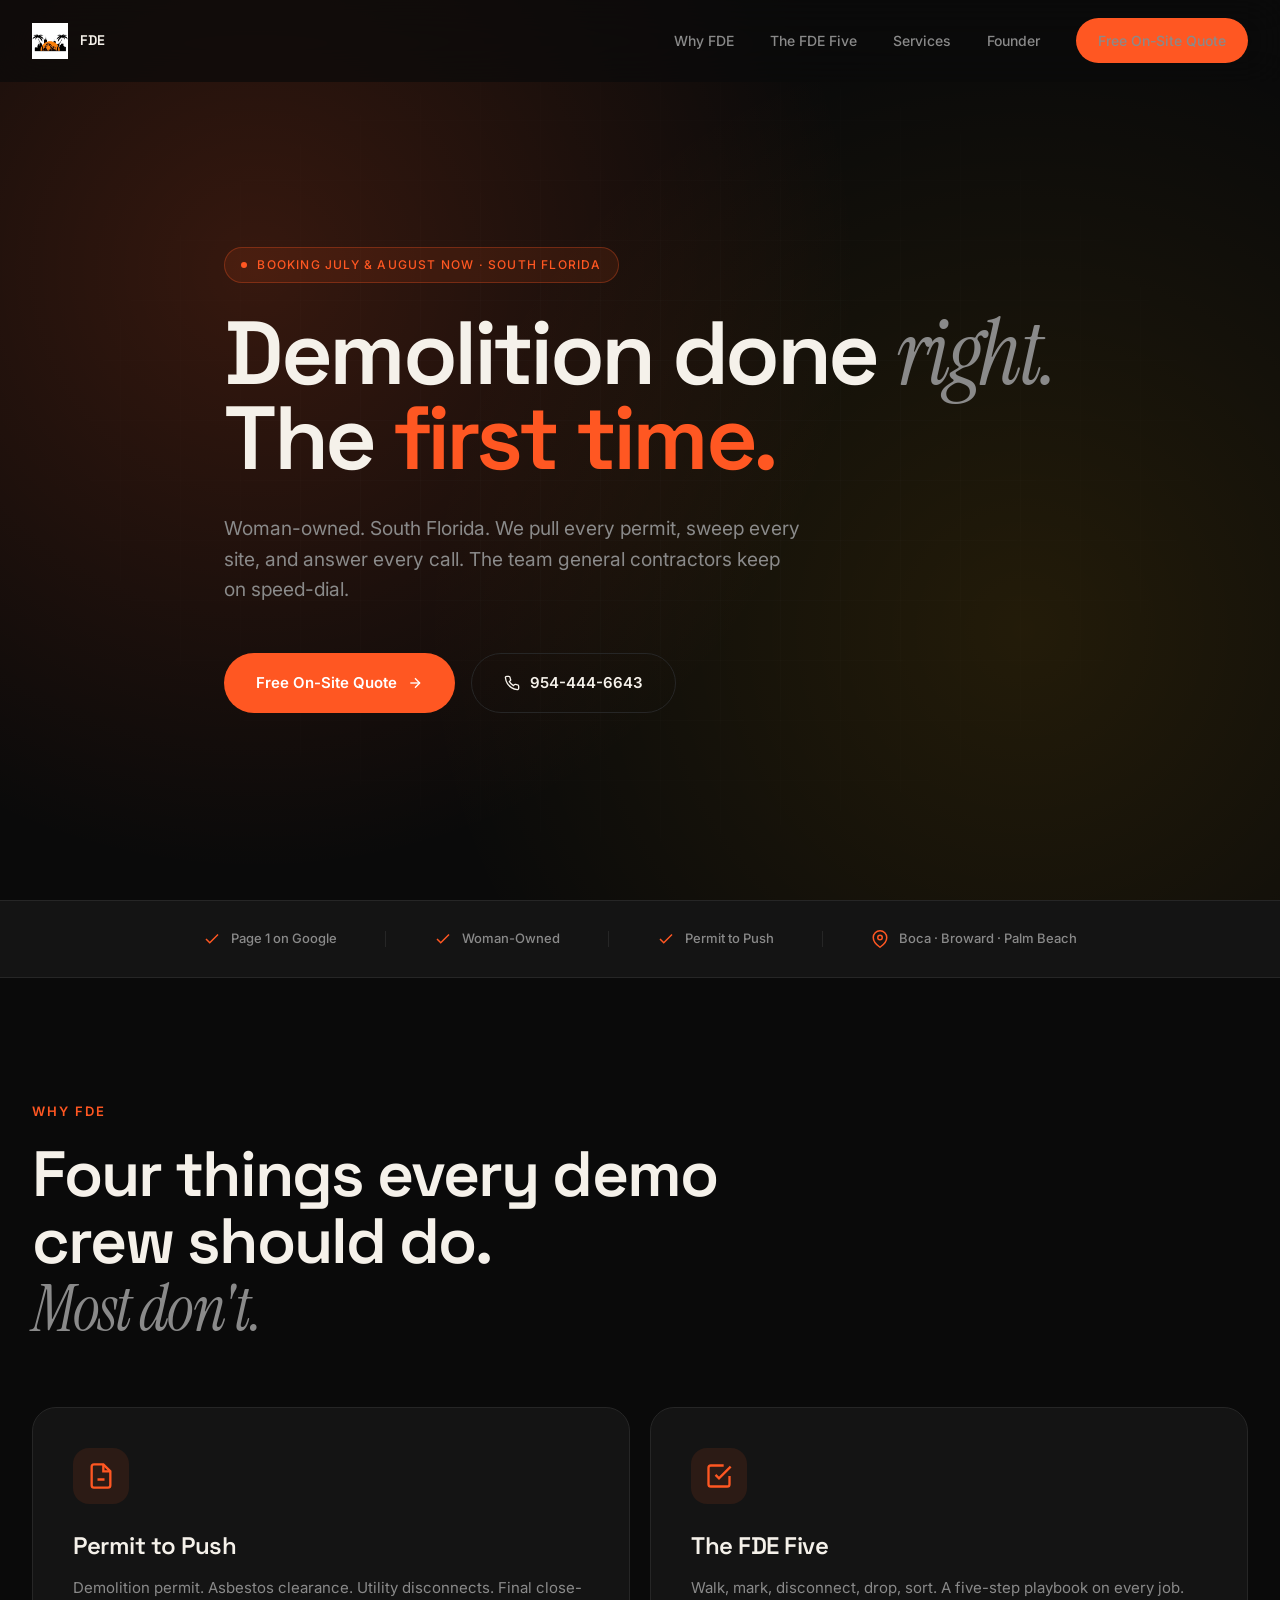
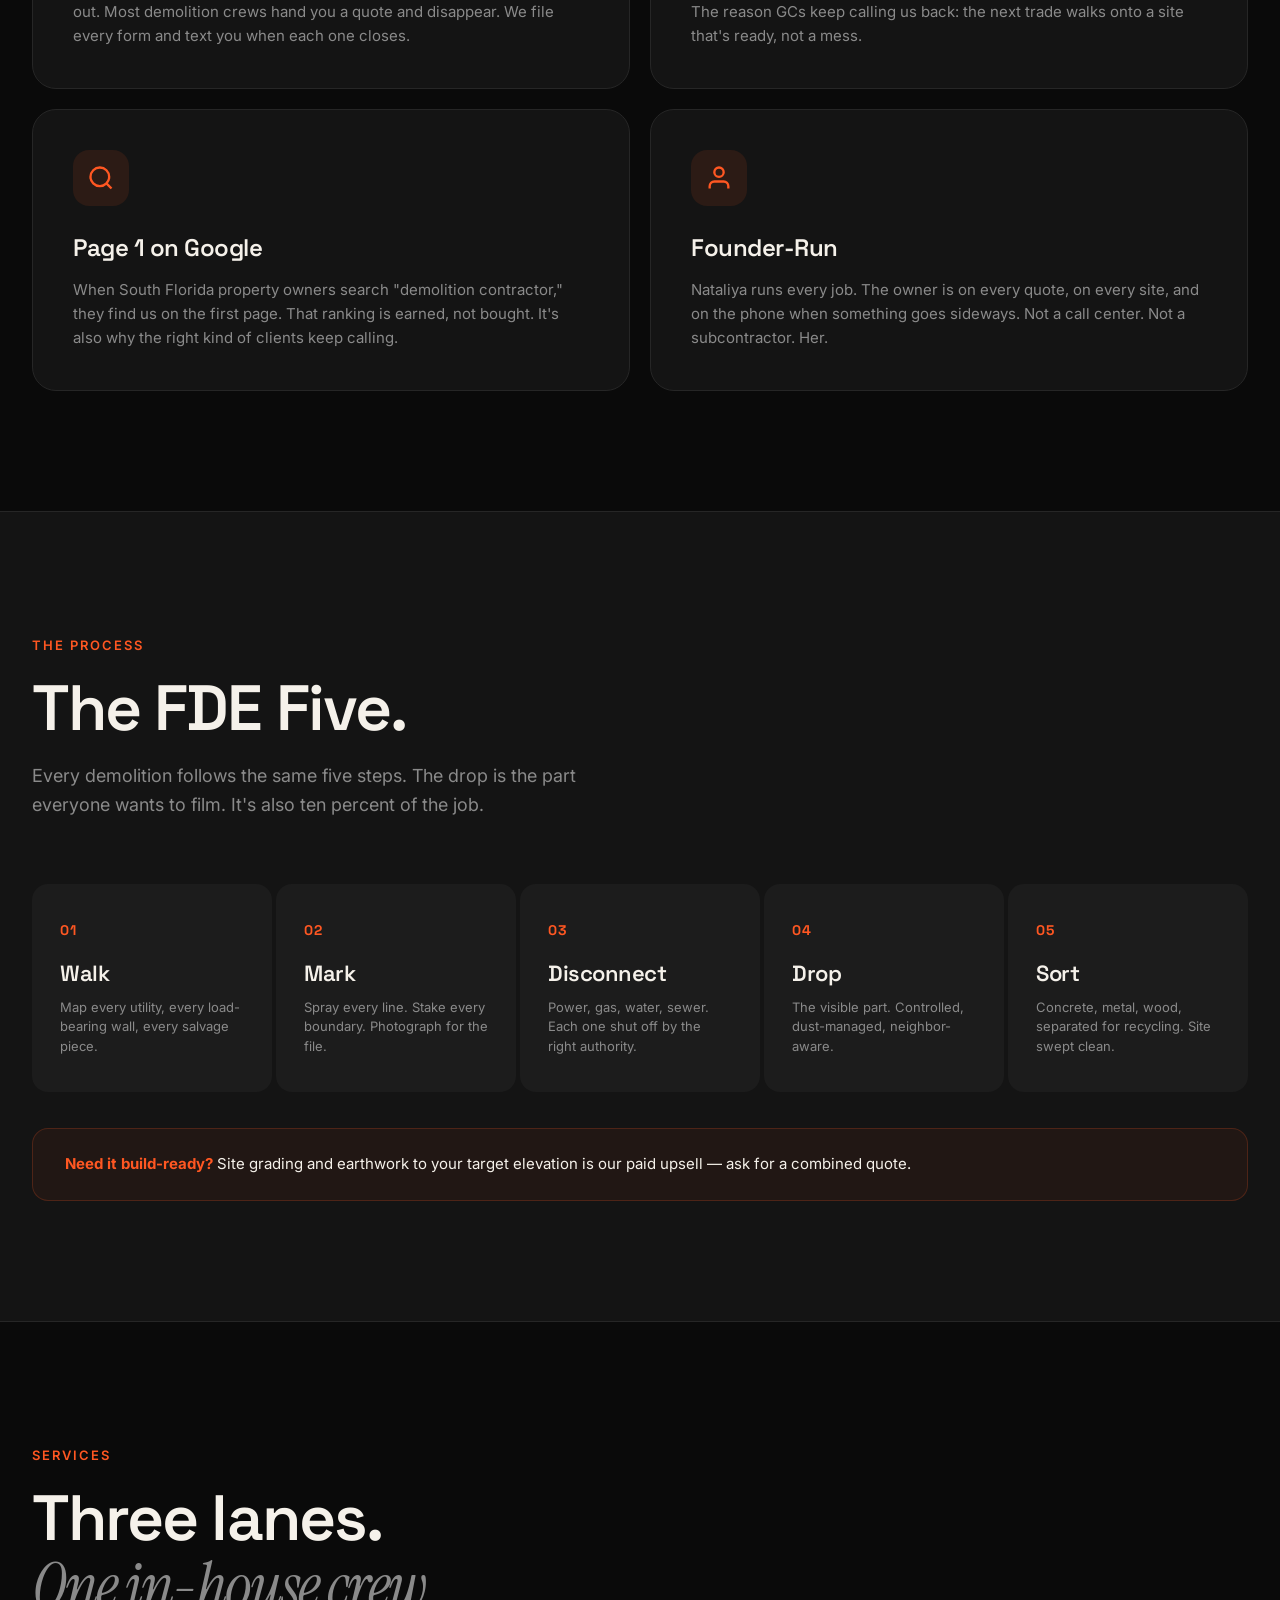
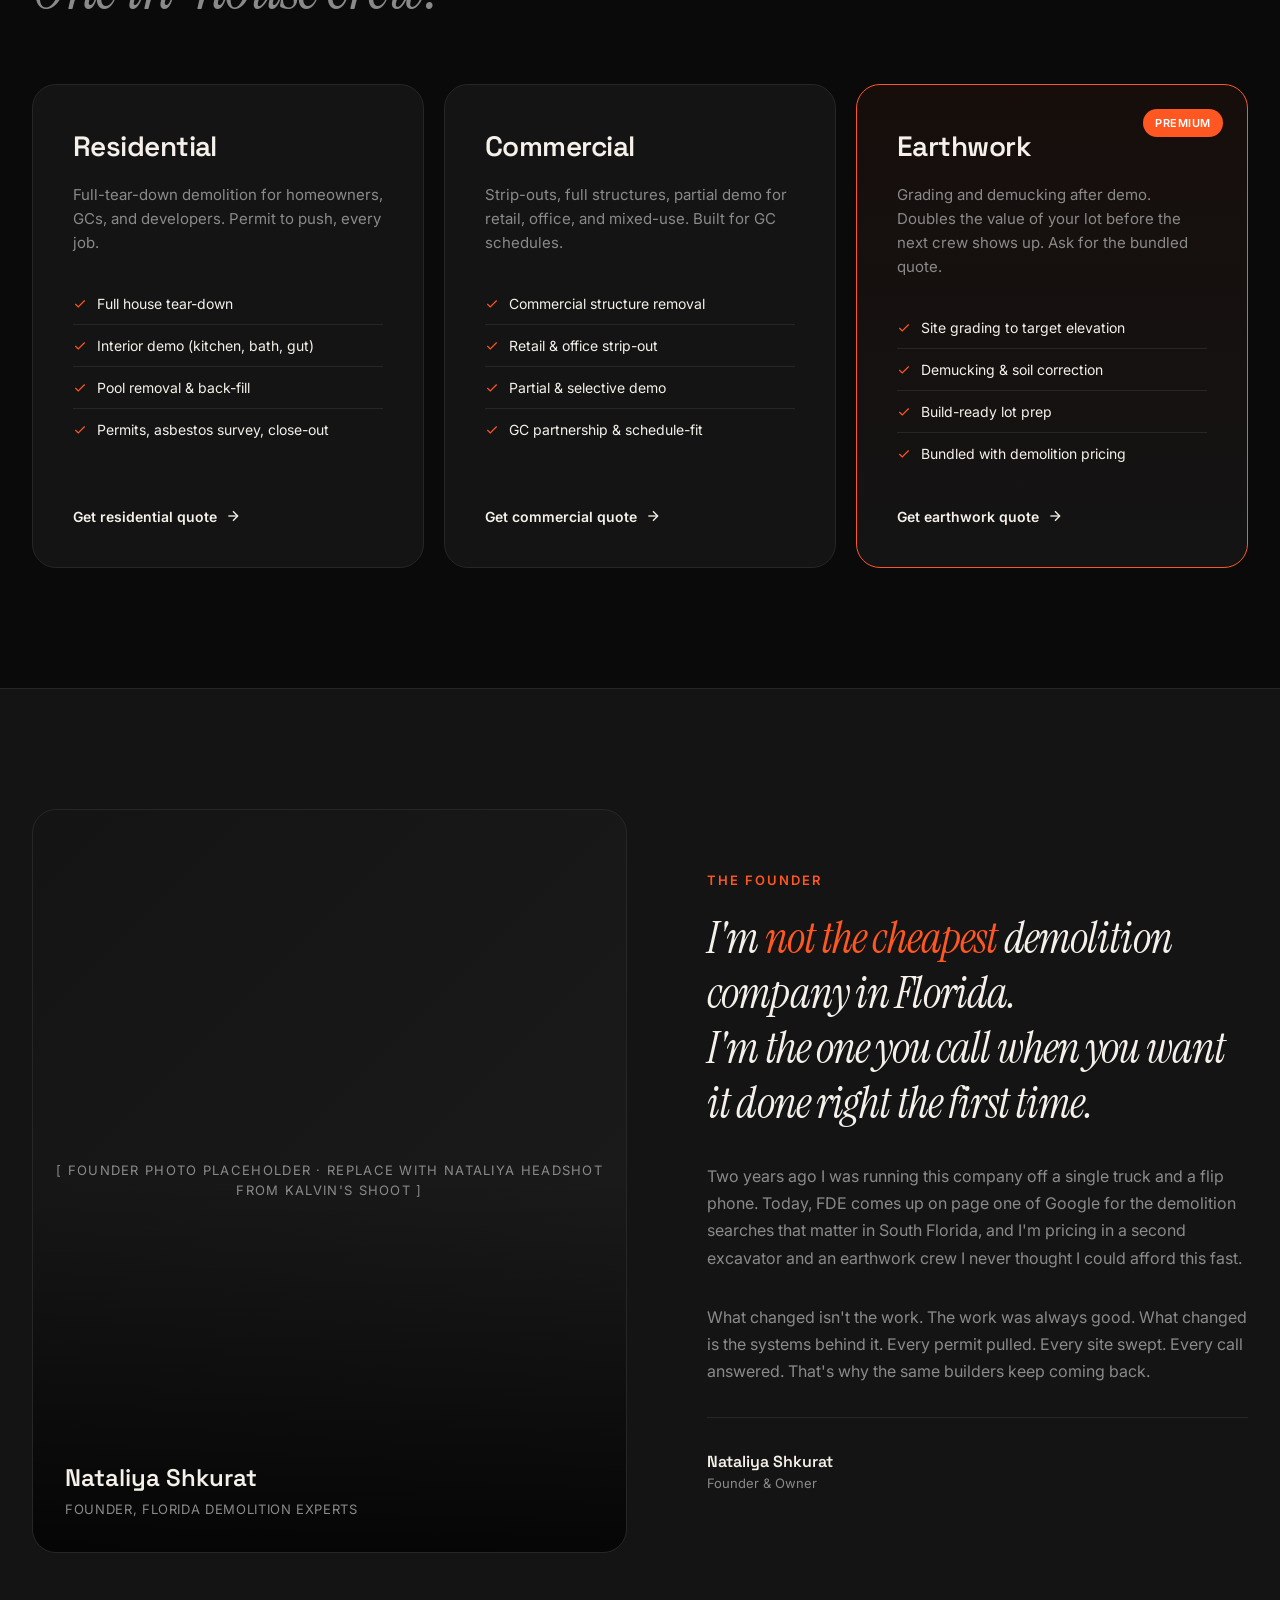
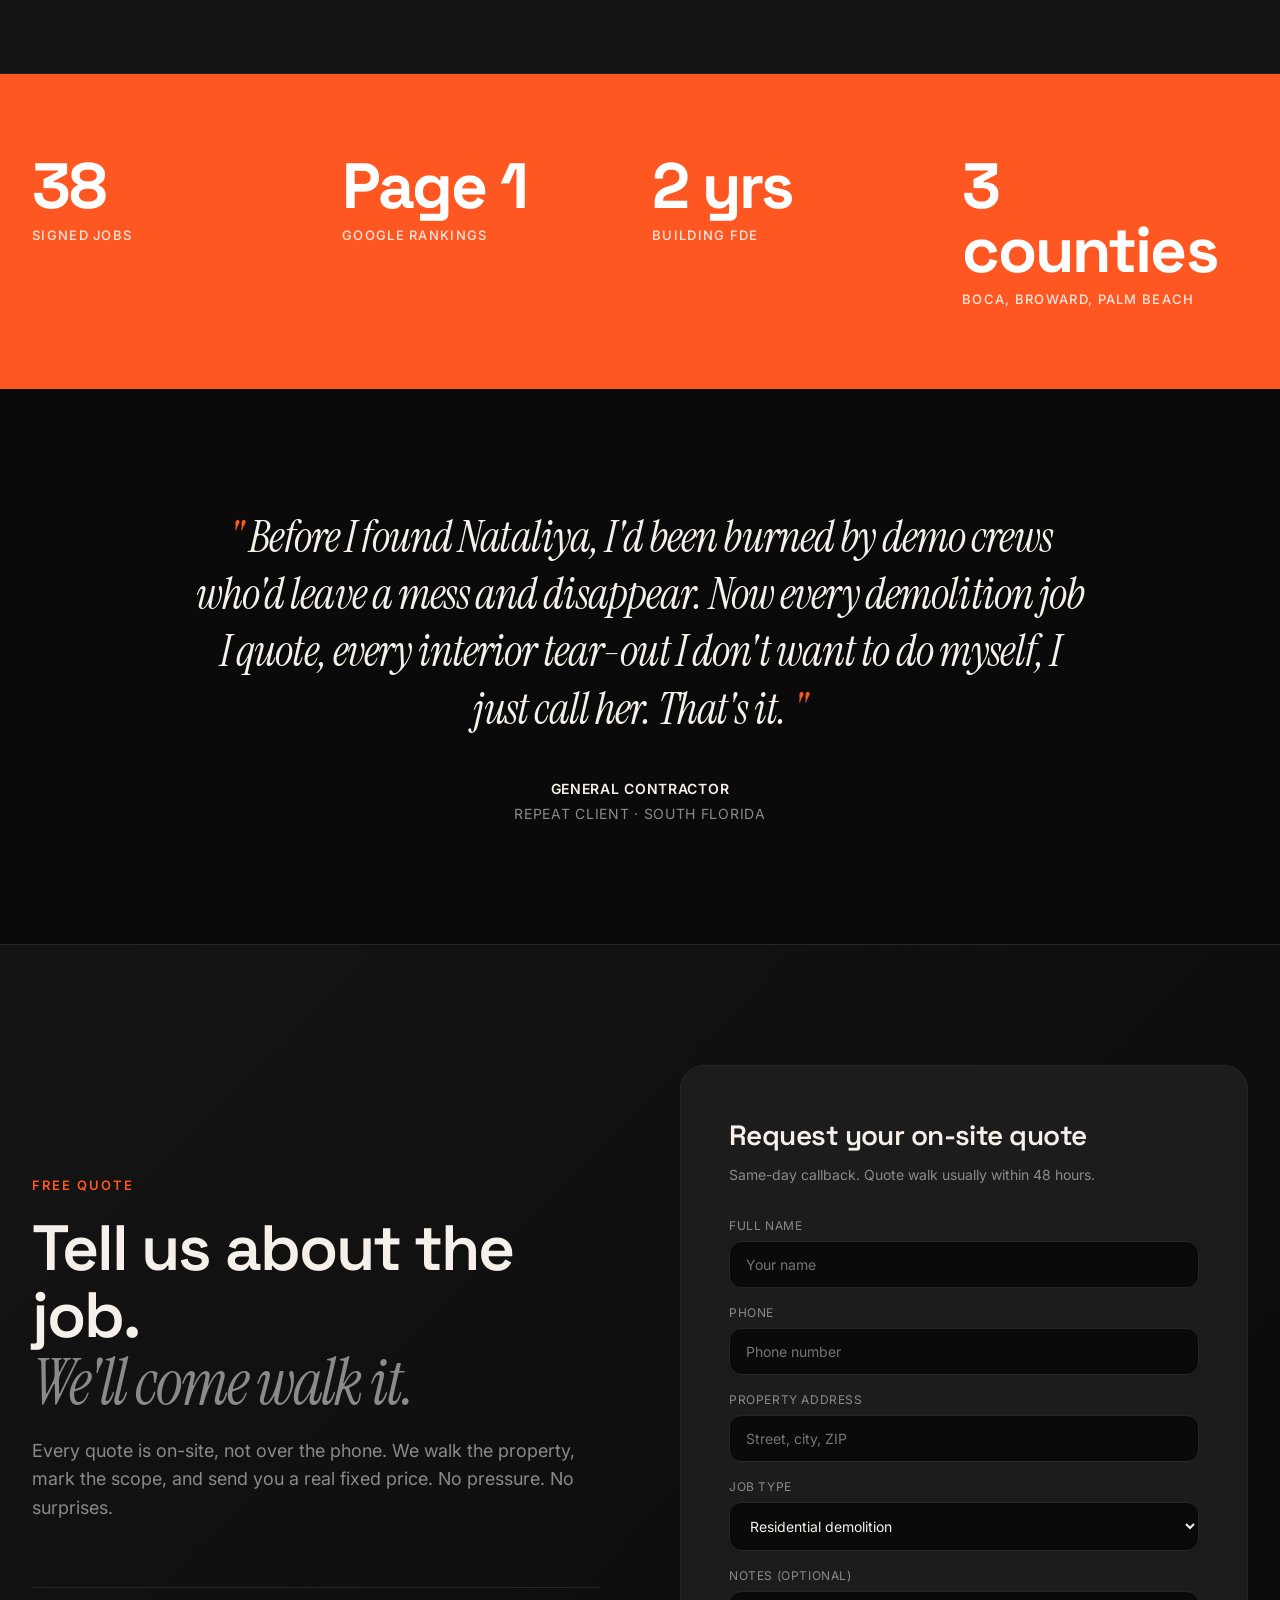
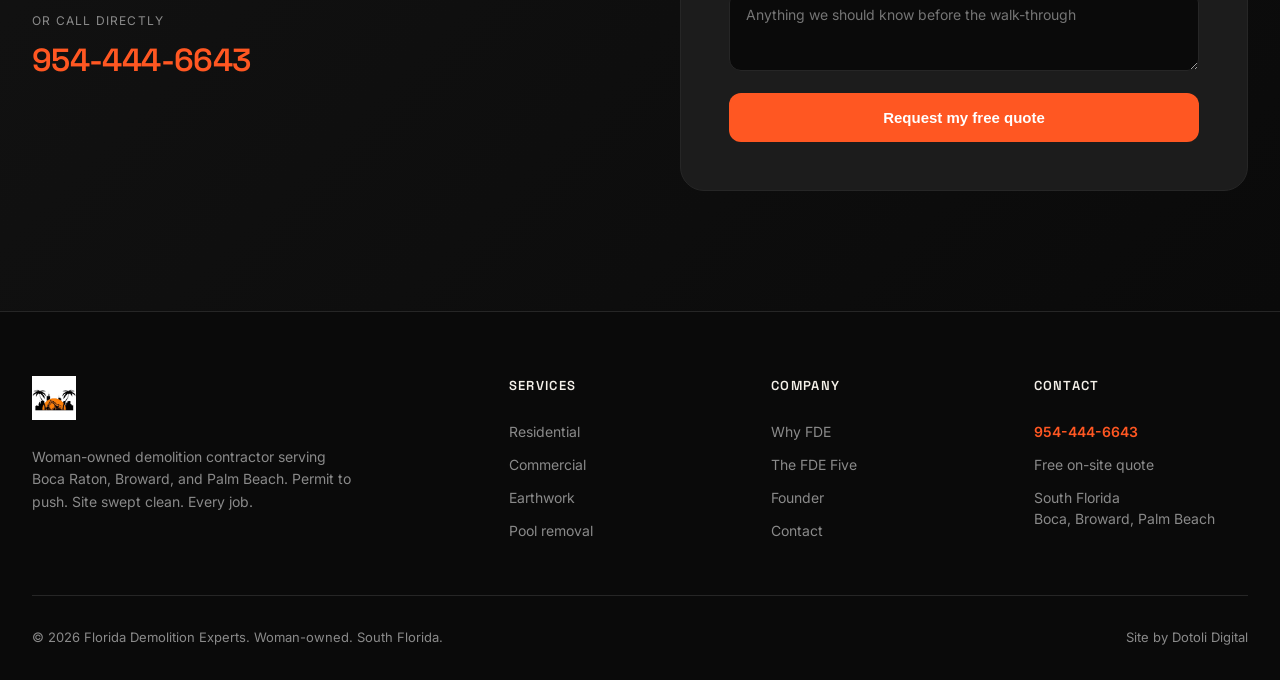
==== index.html @ c0598820 "Initial FDE website redesign - dark industrial premium aesthetic with founder positioning, FDE Five " ====
<!DOCTYPE html>
<html lang="en">
<head>
<meta charset="UTF-8" />
<meta name="viewport" content="width=device-width, initial-scale=1.0" />
<title>Florida Demolition Experts — Demolition Done Right. The First Time.</title>
<meta name="description" content="Woman-owned demolition contractor serving Boca Raton, Broward, and Palm Beach. We pull every permit. We sweep every site. Free on-site quote: 954-444-6643." />
<meta property="og:title" content="Florida Demolition Experts" />
<meta property="og:description" content="Demolition done right. The first time. Free on-site quote." />
<link rel="icon" type="image/png" href="fde-logo.png" />

<link rel="preconnect" href="https://fonts.googleapis.com">
<link rel="preconnect" href="https://fonts.gstatic.com" crossorigin>
<link href="https://fonts.googleapis.com/css2?family=Space+Grotesk:wght@400;500;600;700&family=Inter:wght@300;400;500;600;700&family=Instrument+Serif:ital@0;1&display=swap" rel="stylesheet">

<style>
* { box-sizing: border-box; margin: 0; padding: 0; }
:root {
  --bg: #0A0A0A;
  --surface: #141414;
  --surface-2: #1C1C1C;
  --accent: #FF5722;
  --accent-2: #FFB400;
  --text: #F5F1EA;
  --muted: #8A8A8A;
  --line: #262626;
}
html { scroll-behavior: smooth; }
body {
  font-family: 'Inter', sans-serif;
  background: var(--bg);
  color: var(--text);
  line-height: 1.5;
  -webkit-font-smoothing: antialiased;
  overflow-x: hidden;
}
.serif { font-family: 'Instrument Serif', serif; font-style: italic; }
.display { font-family: 'Space Grotesk', sans-serif; letter-spacing: -0.02em; }
.container { max-width: 1320px; margin: 0 auto; padding: 0 32px; }
@media (max-width: 768px) { .container { padding: 0 20px; } }

/* ============= NAV ============= */
nav {
  position: fixed; top: 0; left: 0; right: 0; z-index: 100;
  padding: 18px 0;
  background: rgba(10, 10, 10, 0.7);
  backdrop-filter: blur(20px);
  -webkit-backdrop-filter: blur(20px);
  border-bottom: 1px solid transparent;
  transition: all 0.3s ease;
}
nav.scrolled { border-bottom: 1px solid var(--line); background: rgba(10, 10, 10, 0.95); }
.nav-inner { display: flex; align-items: center; justify-content: space-between; }
.logo { display: flex; align-items: center; gap: 12px; text-decoration: none; color: var(--text); }
.logo img { height: 36px; width: auto; }
.logo-text { font-family: 'Space Grotesk'; font-weight: 600; font-size: 14px; letter-spacing: 0.05em; text-transform: uppercase; }
.nav-links { display: flex; gap: 36px; align-items: center; }
.nav-links a { color: var(--muted); text-decoration: none; font-size: 14px; font-weight: 500; transition: color 0.2s; }
.nav-links a:hover { color: var(--text); }
.nav-cta { background: var(--accent); color: white; padding: 12px 22px; border-radius: 100px; font-weight: 600; font-size: 14px; transition: transform 0.2s, box-shadow 0.2s; }
.nav-cta:hover { transform: translateY(-2px); box-shadow: 0 8px 24px rgba(255, 87, 34, 0.3); color: white !important; }
@media (max-width: 900px) { .nav-links a:not(.nav-cta) { display: none; } }

/* ============= HERO ============= */
.hero {
  min-height: 100vh;
  padding: 140px 0 80px;
  position: relative;
  overflow: hidden;
  display: flex; align-items: center;
}
.hero::before {
  content: ''; position: absolute; inset: 0;
  background:
    radial-gradient(circle at 20% 30%, rgba(255, 87, 34, 0.18) 0%, transparent 50%),
    radial-gradient(circle at 80% 70%, rgba(255, 180, 0, 0.10) 0%, transparent 50%),
    linear-gradient(180deg, transparent 40%, var(--bg) 100%);
  z-index: 0;
}
.hero-grid {
  position: absolute; inset: 0; z-index: 0; opacity: 0.4;
  background-image:
    linear-gradient(rgba(255, 255, 255, 0.03) 1px, transparent 1px),
    linear-gradient(90deg, rgba(255, 255, 255, 0.03) 1px, transparent 1px);
  background-size: 60px 60px;
  mask-image: radial-gradient(ellipse at center, black 30%, transparent 75%);
  -webkit-mask-image: radial-gradient(ellipse at center, black 30%, transparent 75%);
}
.hero-content { position: relative; z-index: 1; }
.hero-eyebrow {
  display: inline-flex; align-items: center; gap: 10px;
  background: rgba(255, 87, 34, 0.1); border: 1px solid rgba(255, 87, 34, 0.3);
  padding: 8px 16px; border-radius: 100px; font-size: 12px; font-weight: 500;
  color: var(--accent); margin-bottom: 28px;
  text-transform: uppercase; letter-spacing: 0.1em;
}
.hero-eyebrow .dot { width: 6px; height: 6px; background: var(--accent); border-radius: 50%; animation: pulse 2s infinite; }
@keyframes pulse { 0%, 100% { opacity: 1; } 50% { opacity: 0.4; } }
.hero h1 {
  font-family: 'Space Grotesk', sans-serif;
  font-size: clamp(48px, 7vw, 104px);
  font-weight: 600;
  line-height: 0.95;
  letter-spacing: -0.04em;
  margin-bottom: 32px;
  max-width: 900px;
}
.hero h1 .accent { color: var(--accent); }
.hero h1 .italic-line { font-family: 'Instrument Serif', serif; font-style: italic; font-weight: 400; color: var(--muted); }
.hero-sub {
  font-size: clamp(16px, 1.5vw, 20px);
  color: var(--muted);
  max-width: 580px;
  margin-bottom: 48px;
  line-height: 1.6;
}
.hero-ctas { display: flex; gap: 16px; flex-wrap: wrap; }
.btn-primary, .btn-secondary {
  display: inline-flex; align-items: center; gap: 10px;
  padding: 18px 32px; border-radius: 100px; font-weight: 600; font-size: 15px;
  text-decoration: none; transition: all 0.2s; cursor: pointer; border: none;
}
.btn-primary { background: var(--accent); color: white; }
.btn-primary:hover { transform: translateY(-2px); box-shadow: 0 12px 28px rgba(255, 87, 34, 0.35); }
.btn-secondary { background: transparent; color: var(--text); border: 1px solid var(--line); }
.btn-secondary:hover { background: var(--surface); border-color: var(--text); }
.btn-icon { width: 16px; height: 16px; }

/* ============= TRUST BAR ============= */
.trust-bar {
  border-top: 1px solid var(--line); border-bottom: 1px solid var(--line);
  padding: 28px 0;
  background: var(--surface);
}
.trust-inner { display: flex; align-items: center; gap: 48px; flex-wrap: wrap; justify-content: center; }
.trust-item { display: flex; align-items: center; gap: 10px; color: var(--muted); font-size: 13px; font-weight: 500; }
.trust-item svg { color: var(--accent); width: 18px; height: 18px; flex-shrink: 0; }
.trust-divider { width: 1px; height: 16px; background: var(--line); }
@media (max-width: 768px) { .trust-divider { display: none; } .trust-inner { gap: 20px 28px; } }

/* ============= SECTION ============= */
section { padding: 120px 0; position: relative; }
@media (max-width: 768px) { section { padding: 80px 0; } }
.section-eyebrow { display: inline-block; color: var(--accent); font-size: 13px; font-weight: 600; text-transform: uppercase; letter-spacing: 0.15em; margin-bottom: 20px; }
.section-title {
  font-family: 'Space Grotesk', sans-serif;
  font-size: clamp(36px, 5vw, 64px);
  font-weight: 600; line-height: 1.05; letter-spacing: -0.03em;
  margin-bottom: 20px;
  max-width: 800px;
}
.section-title .italic-line { font-family: 'Instrument Serif', serif; font-style: italic; font-weight: 400; color: var(--muted); }
.section-sub { color: var(--muted); font-size: 18px; max-width: 600px; margin-bottom: 64px; line-height: 1.6; }

/* ============= WHY FDE GRID ============= */
.why-grid { display: grid; grid-template-columns: repeat(2, 1fr); gap: 20px; }
@media (max-width: 768px) { .why-grid { grid-template-columns: 1fr; } }
.why-card {
  background: var(--surface);
  border: 1px solid var(--line);
  border-radius: 24px;
  padding: 40px;
  transition: all 0.3s;
  position: relative;
  overflow: hidden;
}
.why-card:hover { border-color: var(--accent); transform: translateY(-4px); }
.why-card::before {
  content: ''; position: absolute; top: 0; left: 0; right: 0; height: 1px;
  background: linear-gradient(90deg, transparent, var(--accent), transparent);
  opacity: 0; transition: opacity 0.3s;
}
.why-card:hover::before { opacity: 1; }
.why-icon {
  width: 56px; height: 56px; border-radius: 16px;
  background: rgba(255, 87, 34, 0.1);
  display: flex; align-items: center; justify-content: center;
  margin-bottom: 24px;
  color: var(--accent);
}
.why-card h3 { font-family: 'Space Grotesk'; font-size: 24px; font-weight: 600; margin-bottom: 12px; letter-spacing: -0.02em; }
.why-card p { color: var(--muted); font-size: 15px; line-height: 1.6; }

/* ============= FDE FIVE (PROCESS) ============= */
.process-section { background: var(--surface); border-top: 1px solid var(--line); border-bottom: 1px solid var(--line); }
.process-grid { display: grid; grid-template-columns: repeat(5, 1fr); gap: 4px; margin-top: 64px; }
@media (max-width: 900px) { .process-grid { grid-template-columns: 1fr 1fr; gap: 16px; } }
@media (max-width: 500px) { .process-grid { grid-template-columns: 1fr; } }
.process-step {
  background: var(--surface-2);
  padding: 36px 28px;
  border-radius: 16px;
  position: relative;
  transition: all 0.3s;
}
.process-step:hover { background: #222; }
.step-number {
  font-family: 'Space Grotesk', sans-serif;
  font-size: 14px; font-weight: 700;
  color: var(--accent);
  margin-bottom: 16px;
  letter-spacing: 0.1em;
}
.process-step h4 { font-family: 'Space Grotesk'; font-size: 22px; font-weight: 600; margin-bottom: 8px; letter-spacing: -0.02em; }
.process-step p { color: var(--muted); font-size: 13px; line-height: 1.5; }
.process-note {
  margin-top: 36px;
  padding: 24px 32px;
  background: rgba(255, 87, 34, 0.06);
  border: 1px solid rgba(255, 87, 34, 0.2);
  border-radius: 16px;
  color: var(--text);
  font-size: 15px;
}
.process-note strong { color: var(--accent); }

/* ============= SERVICES ============= */
.services-grid { display: grid; grid-template-columns: repeat(3, 1fr); gap: 20px; }
@media (max-width: 900px) { .services-grid { grid-template-columns: 1fr; } }
.service-card {
  background: var(--surface);
  border: 1px solid var(--line);
  border-radius: 24px;
  padding: 40px;
  display: flex; flex-direction: column;
  position: relative;
  transition: all 0.3s;
  min-height: 420px;
}
.service-card:hover { transform: translateY(-4px); }
.service-card.featured { border-color: var(--accent); background: linear-gradient(180deg, rgba(255, 87, 34, 0.05) 0%, var(--surface) 100%); }
.service-tag { position: absolute; top: 24px; right: 24px; background: var(--accent); color: white; padding: 6px 12px; border-radius: 100px; font-size: 11px; font-weight: 600; letter-spacing: 0.05em; text-transform: uppercase; }
.service-card h3 { font-family: 'Space Grotesk'; font-size: 28px; font-weight: 600; margin-bottom: 16px; letter-spacing: -0.02em; }
.service-card > p { color: var(--muted); font-size: 15px; margin-bottom: 28px; line-height: 1.6; }
.service-list { list-style: none; margin-bottom: 32px; flex-grow: 1; }
.service-list li { padding: 10px 0; color: var(--text); font-size: 14px; display: flex; align-items: flex-start; gap: 10px; border-bottom: 1px solid var(--line); }
.service-list li:last-child { border-bottom: none; }
.service-list svg { color: var(--accent); width: 14px; height: 14px; flex-shrink: 0; margin-top: 4px; }
.service-cta { margin-top: auto; color: var(--text); font-weight: 600; font-size: 14px; text-decoration: none; display: inline-flex; align-items: center; gap: 8px; transition: gap 0.2s; }
.service-cta:hover { gap: 14px; color: var(--accent); }

/* ============= FOUNDER ============= */
.founder-grid { display: grid; grid-template-columns: 1.1fr 1fr; gap: 80px; align-items: center; }
@media (max-width: 900px) { .founder-grid { grid-template-columns: 1fr; gap: 48px; } }
.founder-image {
  background: linear-gradient(135deg, var(--surface) 0%, var(--surface-2) 100%);
  border-radius: 24px;
  aspect-ratio: 4/5;
  position: relative;
  overflow: hidden;
  border: 1px solid var(--line);
  display: flex; align-items: center; justify-content: center;
}
.founder-image-overlay {
  position: absolute; inset: 0;
  background: linear-gradient(180deg, transparent 50%, rgba(0, 0, 0, 0.8) 100%);
}
.founder-image-text {
  position: absolute; bottom: 32px; left: 32px; right: 32px;
  z-index: 2;
}
.founder-image-text .name { font-family: 'Space Grotesk'; font-size: 24px; font-weight: 600; margin-bottom: 4px; }
.founder-image-text .role { color: var(--muted); font-size: 13px; letter-spacing: 0.05em; text-transform: uppercase; }
.founder-image .placeholder-text {
  position: absolute; z-index: 1; color: var(--muted); font-size: 13px; letter-spacing: 0.1em; text-transform: uppercase;
  text-align: center; padding: 20px;
}
.founder-quote {
  font-family: 'Instrument Serif', serif; font-style: italic;
  font-size: clamp(28px, 3.5vw, 44px);
  line-height: 1.25;
  margin-bottom: 32px;
  letter-spacing: -0.02em;
}
.founder-quote .highlight { color: var(--accent); }
.founder-bio { color: var(--muted); font-size: 16px; line-height: 1.7; margin-bottom: 32px; }
.founder-signature { display: flex; align-items: center; gap: 16px; padding-top: 32px; border-top: 1px solid var(--line); }
.founder-signature .sig-name { font-family: 'Space Grotesk'; font-weight: 600; font-size: 16px; }
.founder-signature .sig-title { color: var(--muted); font-size: 13px; }

/* ============= STATS STRIP ============= */
.stats-strip { background: var(--accent); padding: 80px 0; }
.stats-grid { display: grid; grid-template-columns: repeat(4, 1fr); gap: 24px; }
@media (max-width: 768px) { .stats-grid { grid-template-columns: 1fr 1fr; gap: 40px 24px; } }
.stat { text-align: left; color: white; }
.stat-number { font-family: 'Space Grotesk'; font-size: clamp(40px, 5vw, 64px); font-weight: 700; line-height: 1; letter-spacing: -0.03em; margin-bottom: 8px; }
.stat-label { font-size: 13px; font-weight: 500; opacity: 0.85; text-transform: uppercase; letter-spacing: 0.1em; }

/* ============= TESTIMONIAL ============= */
.testimonial { max-width: 900px; margin: 0 auto; text-align: center; }
.testimonial-quote { font-family: 'Instrument Serif', serif; font-style: italic; font-size: clamp(28px, 3.5vw, 44px); line-height: 1.3; margin-bottom: 40px; letter-spacing: -0.02em; }
.testimonial-quote::before, .testimonial-quote::after { color: var(--accent); }
.testimonial-quote::before { content: '"'; }
.testimonial-quote::after { content: '"'; }
.testimonial-attribution { color: var(--muted); font-size: 14px; letter-spacing: 0.05em; text-transform: uppercase; }
.testimonial-attribution strong { color: var(--text); font-weight: 600; display: block; margin-bottom: 4px; }

/* ============= CTA SECTION ============= */
.cta-section { background: linear-gradient(135deg, var(--surface) 0%, var(--bg) 100%); border-top: 1px solid var(--line); }
.cta-grid { display: grid; grid-template-columns: 1fr 1fr; gap: 80px; align-items: center; }
@media (max-width: 900px) { .cta-grid { grid-template-columns: 1fr; gap: 48px; } }
.cta-form-card {
  background: var(--surface-2);
  border: 1px solid var(--line);
  border-radius: 24px;
  padding: 48px;
}
.cta-form-card h3 { font-family: 'Space Grotesk'; font-size: 28px; font-weight: 600; margin-bottom: 8px; letter-spacing: -0.02em; }
.cta-form-card .sub { color: var(--muted); font-size: 14px; margin-bottom: 32px; }
.form-field { margin-bottom: 16px; }
.form-field label { display: block; color: var(--muted); font-size: 12px; margin-bottom: 6px; letter-spacing: 0.05em; text-transform: uppercase; }
.form-field input, .form-field textarea, .form-field select {
  width: 100%; padding: 14px 16px;
  background: var(--bg); color: var(--text);
  border: 1px solid var(--line); border-radius: 12px;
  font-family: inherit; font-size: 14px;
  transition: border-color 0.2s;
}
.form-field input:focus, .form-field textarea:focus, .form-field select:focus { outline: none; border-color: var(--accent); }
.form-field textarea { min-height: 80px; resize: vertical; }
.form-submit { width: 100%; background: var(--accent); color: white; padding: 16px; border-radius: 12px; border: none; font-weight: 600; font-size: 15px; cursor: pointer; transition: all 0.2s; }
.form-submit:hover { transform: translateY(-1px); box-shadow: 0 8px 24px rgba(255, 87, 34, 0.35); }
.cta-phone { display: block; margin-top: 24px; text-align: center; color: var(--muted); font-size: 13px; }
.cta-phone a { color: var(--accent); font-weight: 600; }

/* ============= FOOTER ============= */
footer { background: var(--bg); border-top: 1px solid var(--line); padding: 64px 0 32px; }
.footer-grid { display: grid; grid-template-columns: 2fr 1fr 1fr 1fr; gap: 48px; margin-bottom: 48px; }
@media (max-width: 900px) { .footer-grid { grid-template-columns: 1fr 1fr; gap: 40px 24px; } }
.footer-brand img { height: 44px; margin-bottom: 20px; }
.footer-brand p { color: var(--muted); font-size: 14px; line-height: 1.6; max-width: 320px; }
.footer-col h5 { font-family: 'Space Grotesk'; font-size: 13px; font-weight: 600; color: var(--text); text-transform: uppercase; letter-spacing: 0.1em; margin-bottom: 20px; }
.footer-col a { display: block; color: var(--muted); text-decoration: none; font-size: 14px; padding: 6px 0; transition: color 0.2s; }
.footer-col a:hover { color: var(--accent); }
.footer-bottom { padding-top: 32px; border-top: 1px solid var(--line); display: flex; justify-content: space-between; align-items: center; gap: 16px; flex-wrap: wrap; color: var(--muted); font-size: 13px; }

/* ============= SCROLL ANIMATIONS ============= */
.reveal { opacity: 0; transform: translateY(30px); transition: opacity 0.8s ease, transform 0.8s ease; }
.reveal.visible { opacity: 1; transform: translateY(0); }

/* ============= STICKY CTA (mobile) ============= */
.sticky-cta { display: none; position: fixed; bottom: 16px; left: 16px; right: 16px; z-index: 99; background: var(--accent); color: white; padding: 16px; border-radius: 100px; text-align: center; font-weight: 600; text-decoration: none; box-shadow: 0 12px 32px rgba(0, 0, 0, 0.4); }
@media (max-width: 768px) { .sticky-cta { display: block; } footer { padding-bottom: 100px; } }
</style>
</head>
<body>

<!-- NAV -->
<nav id="nav">
  <div class="container nav-inner">
    <a href="#" class="logo">
      <img src="fde-logo.png" alt="Florida Demolition Experts" />
      <span class="logo-text">FDE</span>
    </a>
    <div class="nav-links">
      <a href="#why">Why FDE</a>
      <a href="#process">The FDE Five</a>
      <a href="#services">Services</a>
      <a href="#founder">Founder</a>
      <a href="#contact" class="nav-cta">Free On-Site Quote</a>
    </div>
  </div>
</nav>

<!-- HERO -->
<section class="hero">
  <div class="hero-grid"></div>
  <div class="container hero-content">
    <div class="hero-eyebrow"><span class="dot"></span>Booking July & August now &middot; South Florida</div>
    <h1>
      Demolition done <span class="italic-line">right.</span><br>
      The <span class="accent">first time.</span>
    </h1>
    <p class="hero-sub">
      Woman-owned. South Florida. We pull every permit, sweep every site, and answer every call.
      The team general contractors keep on speed-dial.
    </p>
    <div class="hero-ctas">
      <a href="#contact" class="btn-primary">
        Free On-Site Quote
        <svg class="btn-icon" viewBox="0 0 24 24" fill="none" stroke="currentColor" stroke-width="2"><line x1="5" y1="12" x2="19" y2="12"/><polyline points="12 5 19 12 12 19"/></svg>
      </a>
      <a href="tel:9544446643" class="btn-secondary">
        <svg class="btn-icon" viewBox="0 0 24 24" fill="none" stroke="currentColor" stroke-width="2"><path d="M22 16.92v3a2 2 0 0 1-2.18 2 19.79 19.79 0 0 1-8.63-3.07 19.5 19.5 0 0 1-6-6 19.79 19.79 0 0 1-3.07-8.67A2 2 0 0 1 4.11 2h3a2 2 0 0 1 2 1.72 12.84 12.84 0 0 0 .7 2.81 2 2 0 0 1-.45 2.11L8.09 9.91a16 16 0 0 0 6 6l1.27-1.27a2 2 0 0 1 2.11-.45 12.84 12.84 0 0 0 2.81.7A2 2 0 0 1 22 16.92z"/></svg>
        954-444-6643
      </a>
    </div>
  </div>
</section>

<!-- TRUST BAR -->
<div class="trust-bar">
  <div class="container trust-inner">
    <div class="trust-item">
      <svg viewBox="0 0 24 24" fill="none" stroke="currentColor" stroke-width="2"><polyline points="20 6 9 17 4 12"/></svg>
      Page 1 on Google
    </div>
    <span class="trust-divider"></span>
    <div class="trust-item">
      <svg viewBox="0 0 24 24" fill="none" stroke="currentColor" stroke-width="2"><polyline points="20 6 9 17 4 12"/></svg>
      Woman-Owned
    </div>
    <span class="trust-divider"></span>
    <div class="trust-item">
      <svg viewBox="0 0 24 24" fill="none" stroke="currentColor" stroke-width="2"><polyline points="20 6 9 17 4 12"/></svg>
      Permit to Push
    </div>
    <span class="trust-divider"></span>
    <div class="trust-item">
      <svg viewBox="0 0 24 24" fill="none" stroke="currentColor" stroke-width="2"><path d="M21 10c0 7-9 13-9 13s-9-6-9-13a9 9 0 0 1 18 0z"/><circle cx="12" cy="10" r="3"/></svg>
      Boca &middot; Broward &middot; Palm Beach
    </div>
  </div>
</div>

<!-- WHY FDE -->
<section id="why">
  <div class="container">
    <div class="reveal">
      <span class="section-eyebrow">Why FDE</span>
      <h2 class="section-title">
        Four things every demo crew should do.<br>
        <span class="italic-line">Most don't.</span>
      </h2>
    </div>
    <div class="why-grid" style="margin-top: 64px;">

      <div class="why-card reveal">
        <div class="why-icon">
          <svg width="28" height="28" viewBox="0 0 24 24" fill="none" stroke="currentColor" stroke-width="2"><path d="M14 2H6a2 2 0 0 0-2 2v16a2 2 0 0 0 2 2h12a2 2 0 0 0 2-2V8z"/><polyline points="14 2 14 8 20 8"/><line x1="9" y1="15" x2="15" y2="15"/></svg>
        </div>
        <h3>Permit to Push</h3>
        <p>Demolition permit. Asbestos clearance. Utility disconnects. Final close-out. Most demolition crews hand you a quote and disappear. We file every form and text you when each one closes.</p>
      </div>

      <div class="why-card reveal">
        <div class="why-icon">
          <svg width="28" height="28" viewBox="0 0 24 24" fill="none" stroke="currentColor" stroke-width="2"><polyline points="9 11 12 14 22 4"/><path d="M21 12v7a2 2 0 0 1-2 2H5a2 2 0 0 1-2-2V5a2 2 0 0 1 2-2h11"/></svg>
        </div>
        <h3>The FDE Five</h3>
        <p>Walk, mark, disconnect, drop, sort. A five-step playbook on every job. The reason GCs keep calling us back: the next trade walks onto a site that's ready, not a mess.</p>
      </div>

      <div class="why-card reveal">
        <div class="why-icon">
          <svg width="28" height="28" viewBox="0 0 24 24" fill="none" stroke="currentColor" stroke-width="2"><circle cx="11" cy="11" r="8"/><line x1="21" y1="21" x2="16.65" y2="16.65"/></svg>
        </div>
        <h3>Page 1 on Google</h3>
        <p>When South Florida property owners search "demolition contractor," they find us on the first page. That ranking is earned, not bought. It's also why the right kind of clients keep calling.</p>
      </div>

      <div class="why-card reveal">
        <div class="why-icon">
          <svg width="28" height="28" viewBox="0 0 24 24" fill="none" stroke="currentColor" stroke-width="2"><path d="M20 21v-2a4 4 0 0 0-4-4H8a4 4 0 0 0-4 4v2"/><circle cx="12" cy="7" r="4"/></svg>
        </div>
        <h3>Founder-Run</h3>
        <p>Nataliya runs every job. The owner is on every quote, on every site, and on the phone when something goes sideways. Not a call center. Not a subcontractor. Her.</p>
      </div>

    </div>
  </div>
</section>

<!-- PROCESS / FDE FIVE -->
<section id="process" class="process-section">
  <div class="container">
    <div class="reveal">
      <span class="section-eyebrow">The Process</span>
      <h2 class="section-title">The FDE Five.</h2>
      <p class="section-sub">Every demolition follows the same five steps. The drop is the part everyone wants to film. It's also ten percent of the job.</p>
    </div>

    <div class="process-grid">
      <div class="process-step reveal">
        <div class="step-number">01</div>
        <h4>Walk</h4>
        <p>Map every utility, every load-bearing wall, every salvage piece.</p>
      </div>
      <div class="process-step reveal">
        <div class="step-number">02</div>
        <h4>Mark</h4>
        <p>Spray every line. Stake every boundary. Photograph for the file.</p>
      </div>
      <div class="process-step reveal">
        <div class="step-number">03</div>
        <h4>Disconnect</h4>
        <p>Power, gas, water, sewer. Each one shut off by the right authority.</p>
      </div>
      <div class="process-step reveal">
        <div class="step-number">04</div>
        <h4>Drop</h4>
        <p>The visible part. Controlled, dust-managed, neighbor-aware.</p>
      </div>
      <div class="process-step reveal">
        <div class="step-number">05</div>
        <h4>Sort</h4>
        <p>Concrete, metal, wood, separated for recycling. Site swept clean.</p>
      </div>
    </div>

    <div class="process-note reveal" style="margin-top: 36px;">
      <strong>Need it build-ready?</strong> Site grading and earthwork to your target elevation is our paid upsell &mdash; ask for a combined quote.
    </div>
  </div>
</section>

<!-- SERVICES -->
<section id="services">
  <div class="container">
    <div class="reveal">
      <span class="section-eyebrow">Services</span>
      <h2 class="section-title">
        Three lanes.<br>
        <span class="italic-line">One in-house crew.</span>
      </h2>
    </div>
    <div class="services-grid" style="margin-top: 64px;">

      <div class="service-card reveal">
        <h3>Residential</h3>
        <p>Full-tear-down demolition for homeowners, GCs, and developers. Permit to push, every job.</p>
        <ul class="service-list">
          <li><svg viewBox="0 0 24 24" fill="none" stroke="currentColor" stroke-width="2"><polyline points="20 6 9 17 4 12"/></svg>Full house tear-down</li>
          <li><svg viewBox="0 0 24 24" fill="none" stroke="currentColor" stroke-width="2"><polyline points="20 6 9 17 4 12"/></svg>Interior demo (kitchen, bath, gut)</li>
          <li><svg viewBox="0 0 24 24" fill="none" stroke="currentColor" stroke-width="2"><polyline points="20 6 9 17 4 12"/></svg>Pool removal &amp; back-fill</li>
          <li><svg viewBox="0 0 24 24" fill="none" stroke="currentColor" stroke-width="2"><polyline points="20 6 9 17 4 12"/></svg>Permits, asbestos survey, close-out</li>
        </ul>
        <a href="#contact" class="service-cta">Get residential quote
          <svg style="width:16px;height:16px;" viewBox="0 0 24 24" fill="none" stroke="currentColor" stroke-width="2"><line x1="5" y1="12" x2="19" y2="12"/><polyline points="12 5 19 12 12 19"/></svg>
        </a>
      </div>

      <div class="service-card reveal">
        <h3>Commercial</h3>
        <p>Strip-outs, full structures, partial demo for retail, office, and mixed-use. Built for GC schedules.</p>
        <ul class="service-list">
          <li><svg viewBox="0 0 24 24" fill="none" stroke="currentColor" stroke-width="2"><polyline points="20 6 9 17 4 12"/></svg>Commercial structure removal</li>
          <li><svg viewBox="0 0 24 24" fill="none" stroke="currentColor" stroke-width="2"><polyline points="20 6 9 17 4 12"/></svg>Retail &amp; office strip-out</li>
          <li><svg viewBox="0 0 24 24" fill="none" stroke="currentColor" stroke-width="2"><polyline points="20 6 9 17 4 12"/></svg>Partial &amp; selective demo</li>
          <li><svg viewBox="0 0 24 24" fill="none" stroke="currentColor" stroke-width="2"><polyline points="20 6 9 17 4 12"/></svg>GC partnership &amp; schedule-fit</li>
        </ul>
        <a href="#contact" class="service-cta">Get commercial quote
          <svg style="width:16px;height:16px;" viewBox="0 0 24 24" fill="none" stroke="currentColor" stroke-width="2"><line x1="5" y1="12" x2="19" y2="12"/><polyline points="12 5 19 12 12 19"/></svg>
        </a>
      </div>

      <div class="service-card featured reveal">
        <span class="service-tag">Premium</span>
        <h3>Earthwork</h3>
        <p>Grading and demucking after demo. Doubles the value of your lot before the next crew shows up. Ask for the bundled quote.</p>
        <ul class="service-list">
          <li><svg viewBox="0 0 24 24" fill="none" stroke="currentColor" stroke-width="2"><polyline points="20 6 9 17 4 12"/></svg>Site grading to target elevation</li>
          <li><svg viewBox="0 0 24 24" fill="none" stroke="currentColor" stroke-width="2"><polyline points="20 6 9 17 4 12"/></svg>Demucking &amp; soil correction</li>
          <li><svg viewBox="0 0 24 24" fill="none" stroke="currentColor" stroke-width="2"><polyline points="20 6 9 17 4 12"/></svg>Build-ready lot prep</li>
          <li><svg viewBox="0 0 24 24" fill="none" stroke="currentColor" stroke-width="2"><polyline points="20 6 9 17 4 12"/></svg>Bundled with demolition pricing</li>
        </ul>
        <a href="#contact" class="service-cta">Get earthwork quote
          <svg style="width:16px;height:16px;" viewBox="0 0 24 24" fill="none" stroke="currentColor" stroke-width="2"><line x1="5" y1="12" x2="19" y2="12"/><polyline points="12 5 19 12 12 19"/></svg>
        </a>
      </div>

    </div>
  </div>
</section>

<!-- FOUNDER -->
<section id="founder" style="background: var(--surface); border-top: 1px solid var(--line); border-bottom: 1px solid var(--line);">
  <div class="container">
    <div class="founder-grid">

      <div class="founder-image reveal">
        <div class="placeholder-text">[ Founder photo placeholder &middot; replace with Nataliya headshot from Kalvin's shoot ]</div>
        <div class="founder-image-overlay"></div>
        <div class="founder-image-text">
          <div class="name">Nataliya Shkurat</div>
          <div class="role">Founder, Florida Demolition Experts</div>
        </div>
      </div>

      <div class="reveal">
        <span class="section-eyebrow">The Founder</span>
        <p class="founder-quote">
          I'm <span class="highlight">not the cheapest</span> demolition company in Florida. <br>
          I'm the one you call when you want it done right the first time.
        </p>
        <p class="founder-bio">
          Two years ago I was running this company off a single truck and a flip phone. Today, FDE comes up on
          page one of Google for the demolition searches that matter in South Florida, and I'm pricing in a
          second excavator and an earthwork crew I never thought I could afford this fast.
        </p>
        <p class="founder-bio">
          What changed isn't the work. The work was always good. What changed is the systems behind it.
          Every permit pulled. Every site swept. Every call answered. That's why the same builders keep
          coming back.
        </p>
        <div class="founder-signature">
          <div>
            <div class="sig-name">Nataliya Shkurat</div>
            <div class="sig-title">Founder &amp; Owner</div>
          </div>
        </div>
      </div>

    </div>
  </div>
</section>

<!-- STATS -->
<div class="stats-strip">
  <div class="container">
    <div class="stats-grid">
      <div class="stat reveal">
        <div class="stat-number">38</div>
        <div class="stat-label">Signed jobs</div>
      </div>
      <div class="stat reveal">
        <div class="stat-number">Page 1</div>
        <div class="stat-label">Google rankings</div>
      </div>
      <div class="stat reveal">
        <div class="stat-number">2 yrs</div>
        <div class="stat-label">Building FDE</div>
      </div>
      <div class="stat reveal">
        <div class="stat-number">3 counties</div>
        <div class="stat-label">Boca, Broward, Palm Beach</div>
      </div>
    </div>
  </div>
</div>

<!-- TESTIMONIAL -->
<section>
  <div class="container">
    <div class="testimonial reveal">
      <p class="testimonial-quote">
        Before I found Nataliya, I'd been burned by demo crews who'd leave a mess and disappear.
        Now every demolition job I quote, every interior tear-out I don't want to do myself,
        I just call her. That's it.
      </p>
      <div class="testimonial-attribution">
        <strong>General Contractor</strong>
        Repeat client &middot; South Florida
      </div>
    </div>
  </div>
</section>

<!-- CTA / CONTACT -->
<section id="contact" class="cta-section">
  <div class="container">
    <div class="cta-grid">

      <div class="reveal">
        <span class="section-eyebrow">Free Quote</span>
        <h2 class="section-title">
          Tell us about the job.<br>
          <span class="italic-line">We'll come walk it.</span>
        </h2>
        <p class="section-sub">
          Every quote is on-site, not over the phone. We walk the property, mark the scope,
          and send you a real fixed price. No pressure. No surprises.
        </p>
        <div style="display:flex; align-items:center; gap:24px; padding-top: 24px; border-top: 1px solid var(--line);">
          <div>
            <div style="color: var(--muted); font-size: 12px; letter-spacing: 0.1em; text-transform: uppercase; margin-bottom: 6px;">Or call directly</div>
            <a href="tel:9544446643" style="font-family: 'Space Grotesk'; font-size: 32px; font-weight: 600; color: var(--accent); text-decoration: none; letter-spacing: -0.02em;">954-444-6643</a>
          </div>
        </div>
      </div>

      <div class="cta-form-card reveal">
        <h3>Request your on-site quote</h3>
        <p class="sub">Same-day callback. Quote walk usually within 48 hours.</p>
        <form onsubmit="event.preventDefault(); alert('Thanks. We will call you within one business day at the number provided.'); this.reset();">
          <div class="form-field">
            <label for="name">Full name</label>
            <input id="name" name="name" type="text" required placeholder="Your name" />
          </div>
          <div class="form-field">
            <label for="phone">Phone</label>
            <input id="phone" name="phone" type="tel" required placeholder="Phone number" />
          </div>
          <div class="form-field">
            <label for="address">Property address</label>
            <input id="address" name="address" type="text" required placeholder="Street, city, ZIP" />
          </div>
          <div class="form-field">
            <label for="type">Job type</label>
            <select id="type" name="type">
              <option>Residential demolition</option>
              <option>Interior tear-out</option>
              <option>Commercial structure</option>
              <option>Pool removal</option>
              <option>Earthwork / grading</option>
              <option>Not sure yet</option>
            </select>
          </div>
          <div class="form-field">
            <label for="notes">Notes (optional)</label>
            <textarea id="notes" name="notes" placeholder="Anything we should know before the walk-through"></textarea>
          </div>
          <button type="submit" class="form-submit">Request my free quote</button>
        </form>
      </div>

    </div>
  </div>
</section>

<!-- FOOTER -->
<footer>
  <div class="container">
    <div class="footer-grid">
      <div class="footer-brand">
        <img src="fde-logo.png" alt="Florida Demolition Experts" />
        <p>Woman-owned demolition contractor serving Boca Raton, Broward, and Palm Beach. Permit to push. Site swept clean. Every job.</p>
      </div>
      <div class="footer-col">
        <h5>Services</h5>
        <a href="#services">Residential</a>
        <a href="#services">Commercial</a>
        <a href="#services">Earthwork</a>
        <a href="#services">Pool removal</a>
      </div>
      <div class="footer-col">
        <h5>Company</h5>
        <a href="#why">Why FDE</a>
        <a href="#process">The FDE Five</a>
        <a href="#founder">Founder</a>
        <a href="#contact">Contact</a>
      </div>
      <div class="footer-col">
        <h5>Contact</h5>
        <a href="tel:9544446643" style="color: var(--accent); font-weight: 600;">954-444-6643</a>
        <a href="#contact">Free on-site quote</a>
        <div style="color: var(--muted); font-size: 14px; padding: 6px 0;">South Florida<br>Boca, Broward, Palm Beach</div>
      </div>
    </div>
    <div class="footer-bottom">
      <div>&copy; 2026 Florida Demolition Experts. Woman-owned. South Florida.</div>
      <div>Site by Dotoli Digital</div>
    </div>
  </div>
</footer>

<!-- STICKY MOBILE CTA -->
<a href="tel:9544446643" class="sticky-cta">Call 954-444-6643</a>

<script>
// Nav scroll state
const nav = document.getElementById('nav');
window.addEventListener('scroll', () => {
  if (window.scrollY > 40) nav.classList.add('scrolled');
  else nav.classList.remove('scrolled');
});

// Scroll-triggered reveals
const observer = new IntersectionObserver((entries) => {
  entries.forEach(entry => {
    if (entry.isIntersecting) {
      entry.target.classList.add('visible');
    }
  });
}, { threshold: 0.1, rootMargin: '0px 0px -50px 0px' });

document.querySelectorAll('.reveal').forEach(el => observer.observe(el));
</script>

</body>
</html>
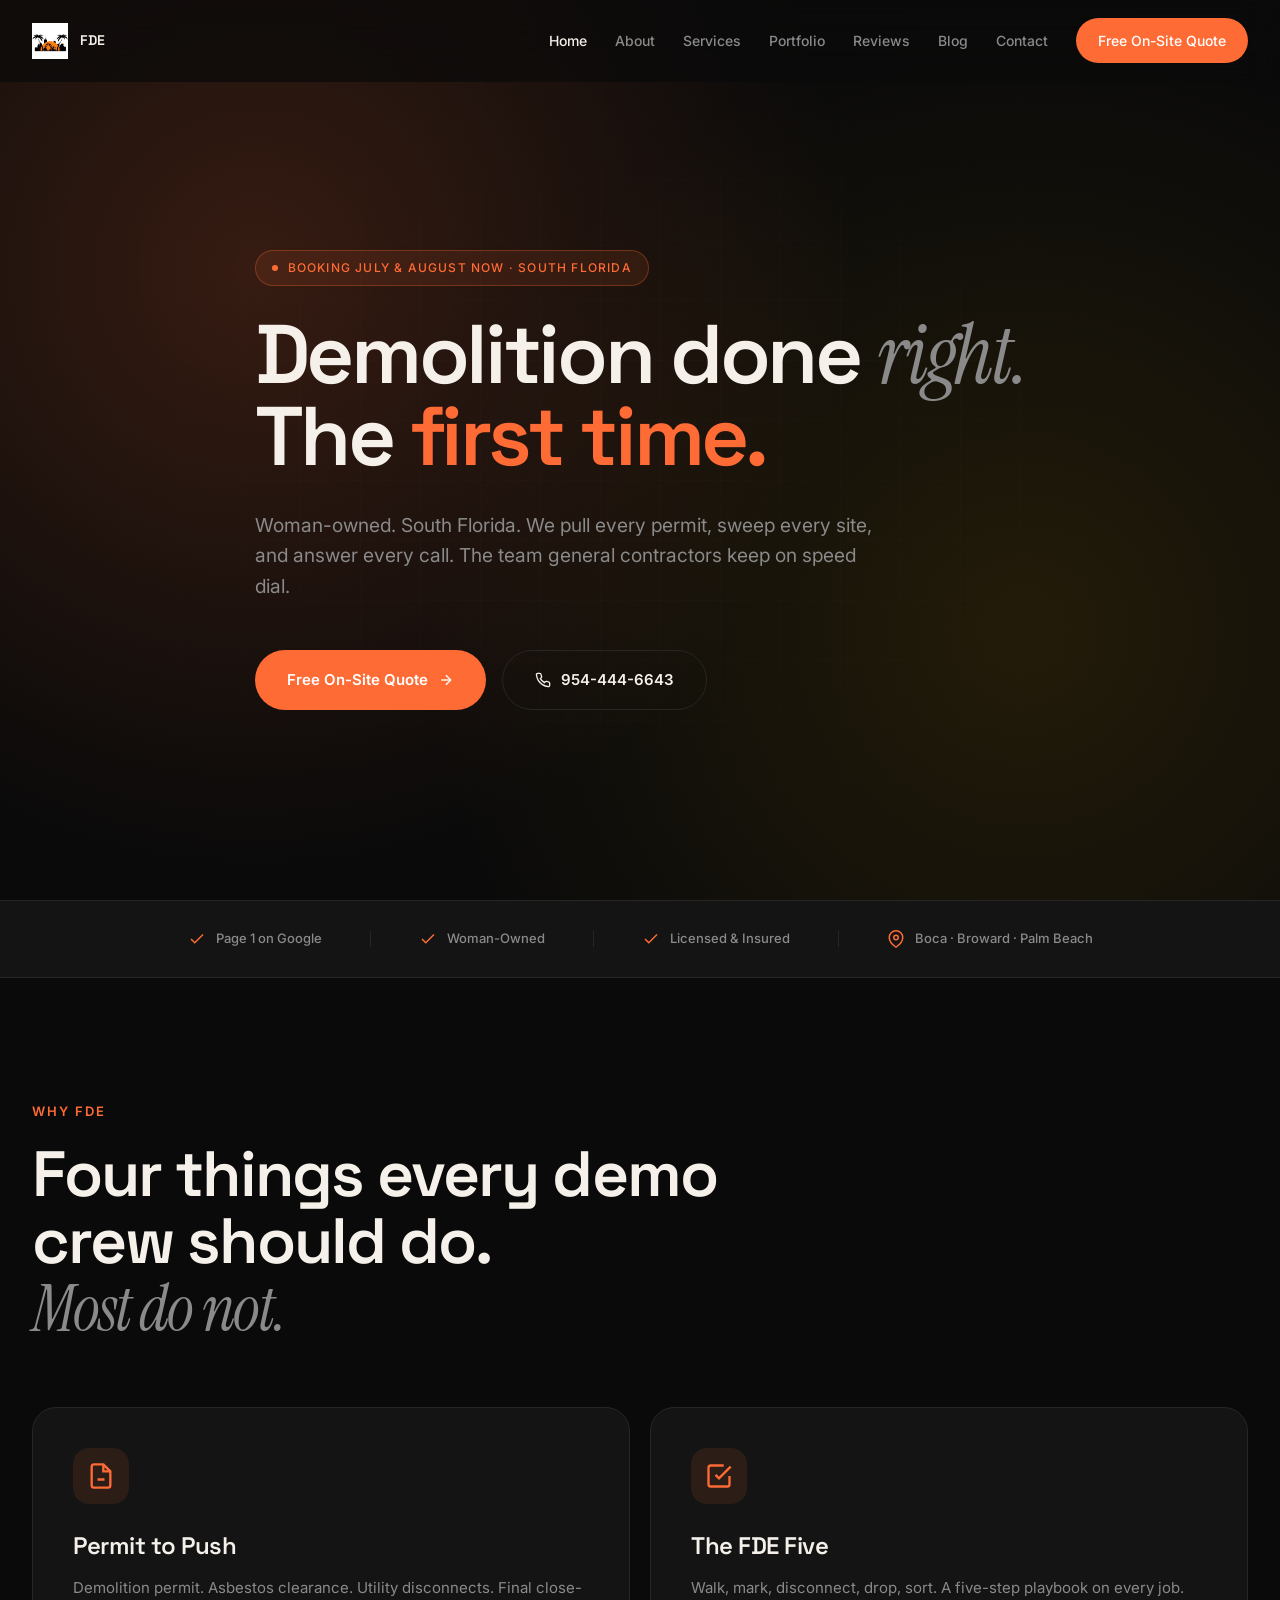
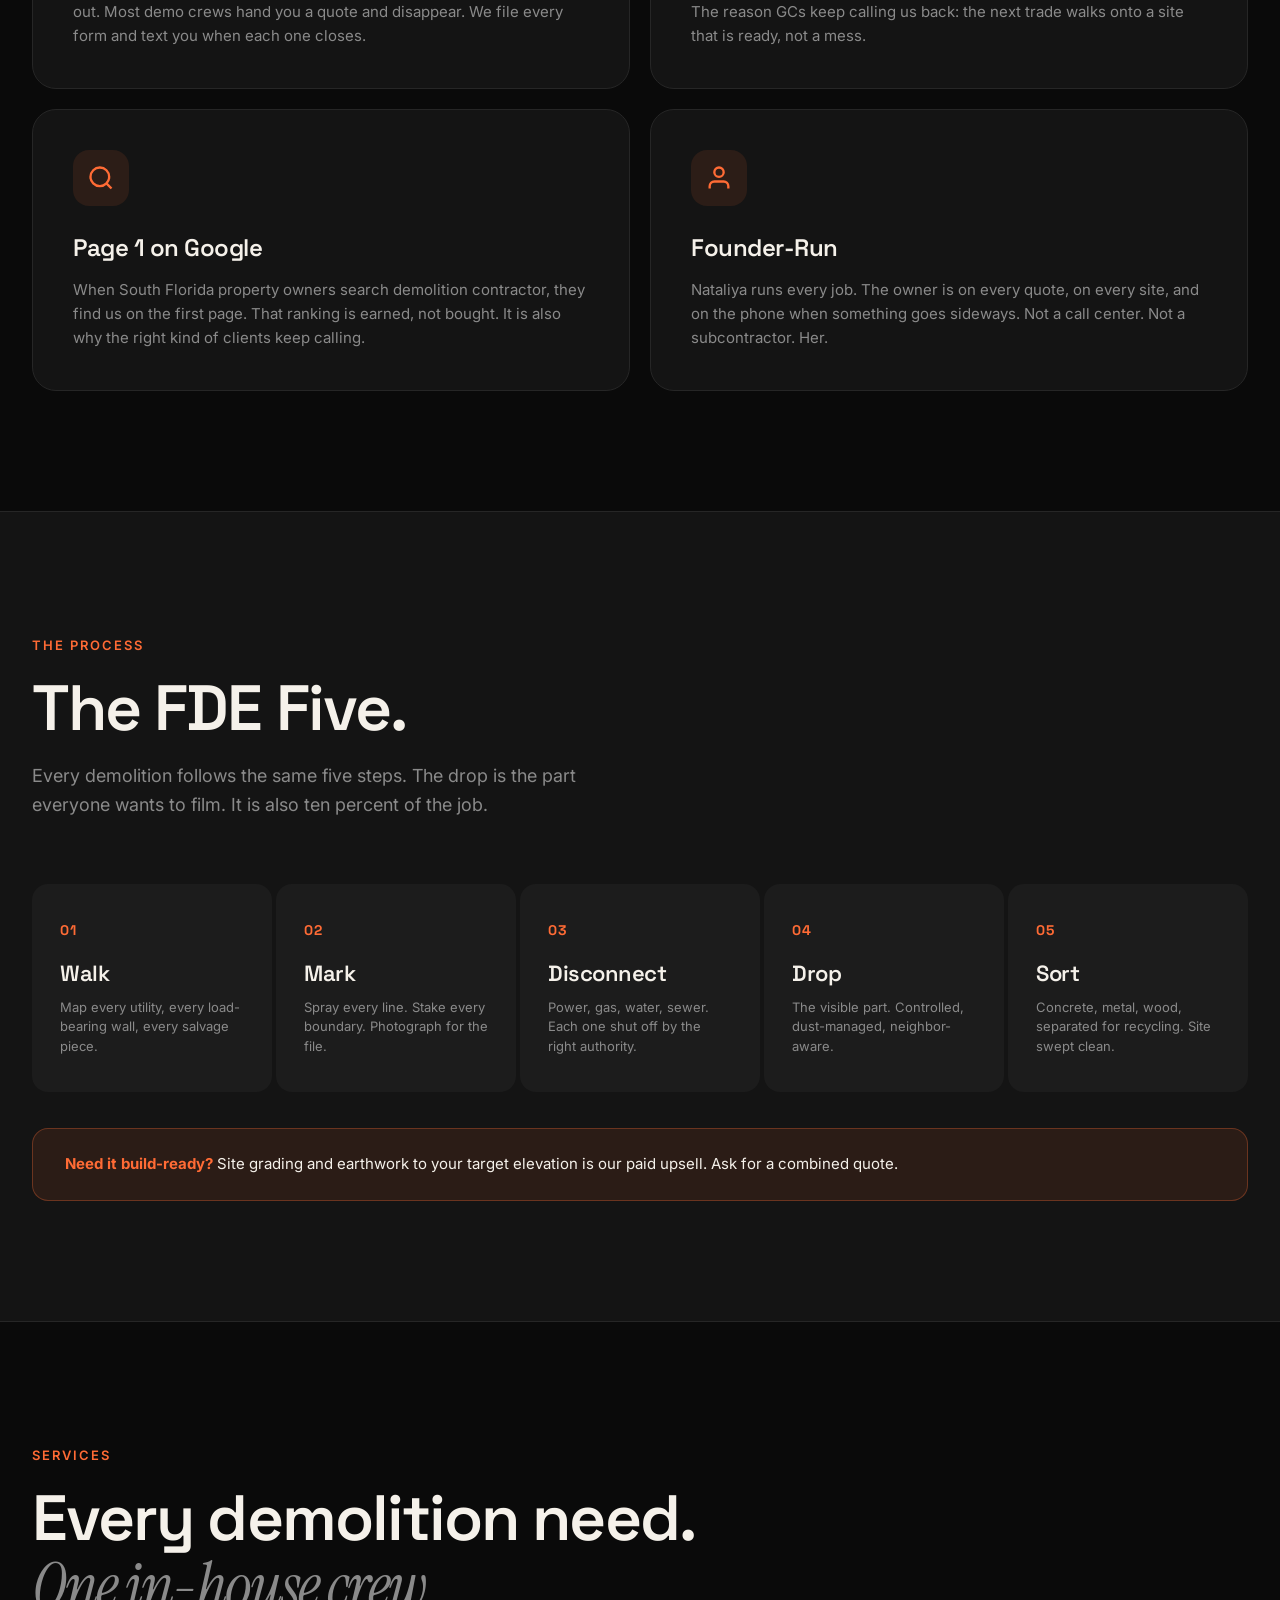
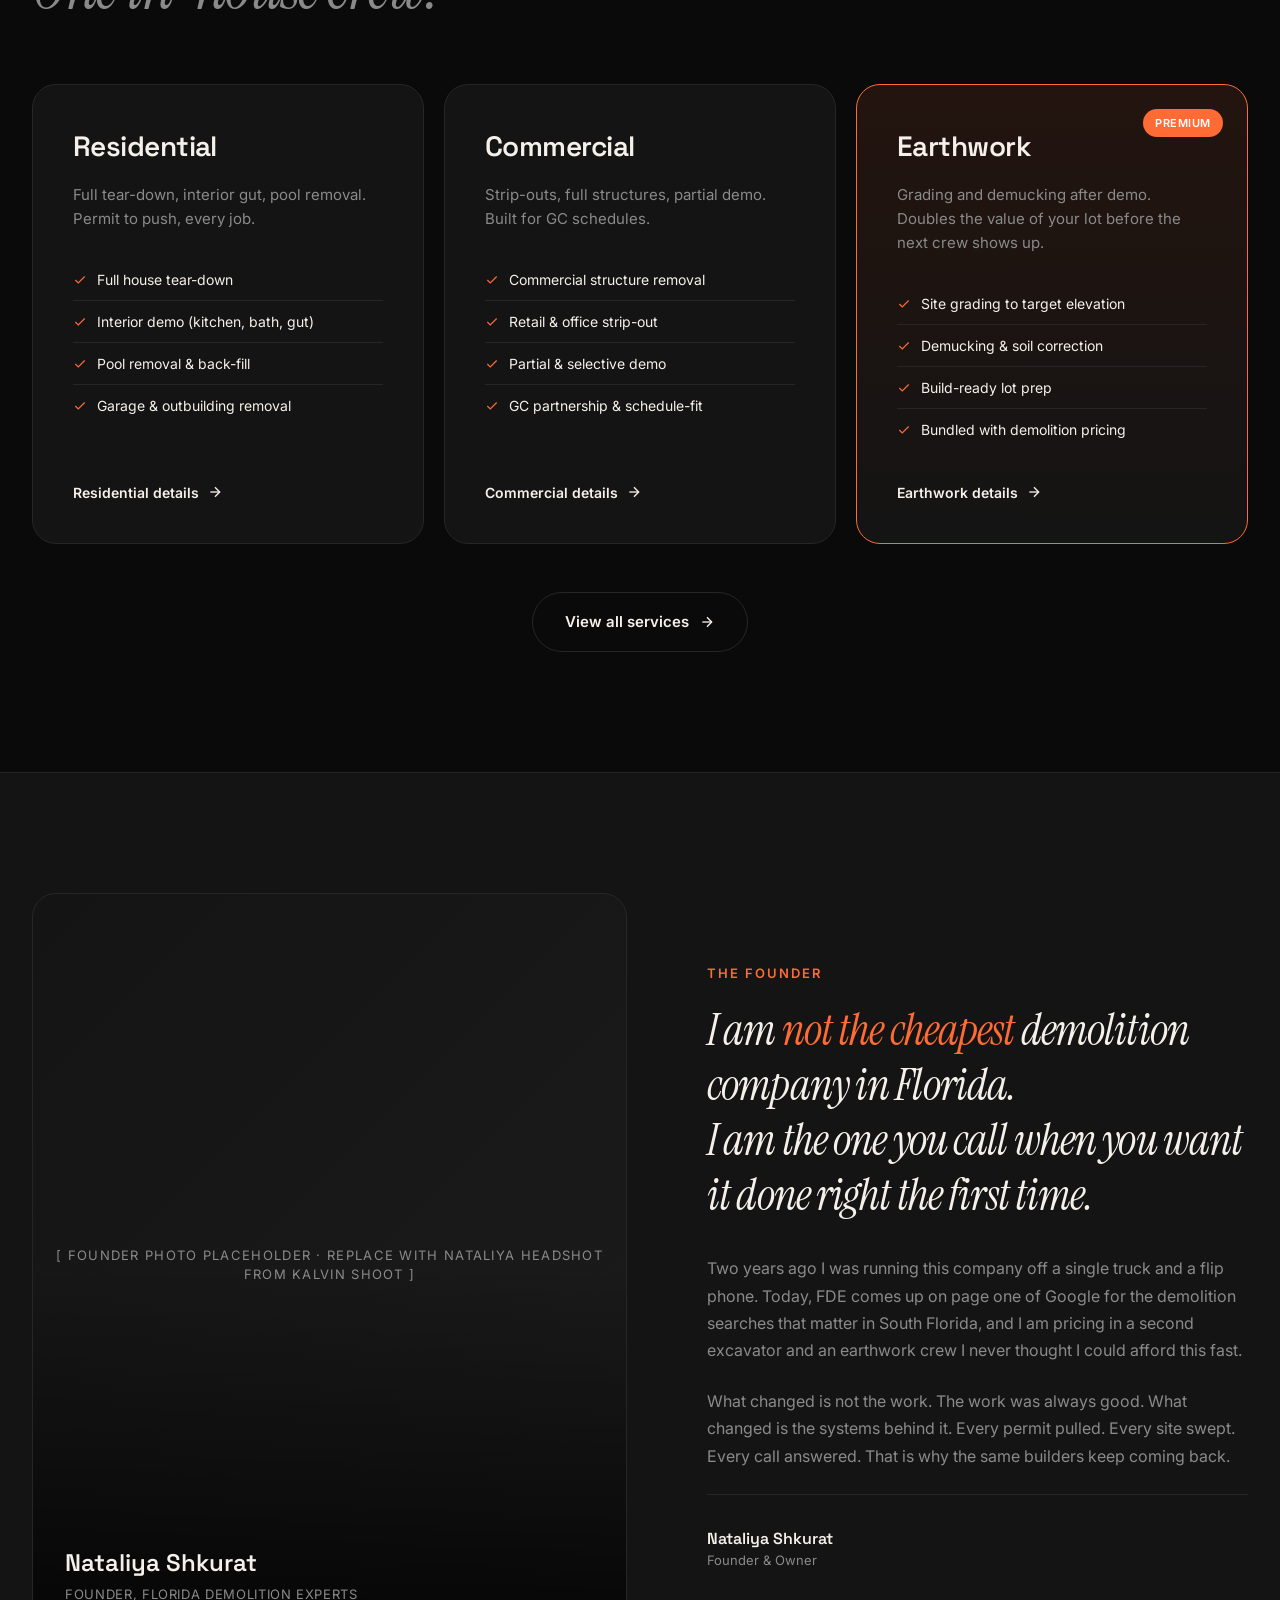
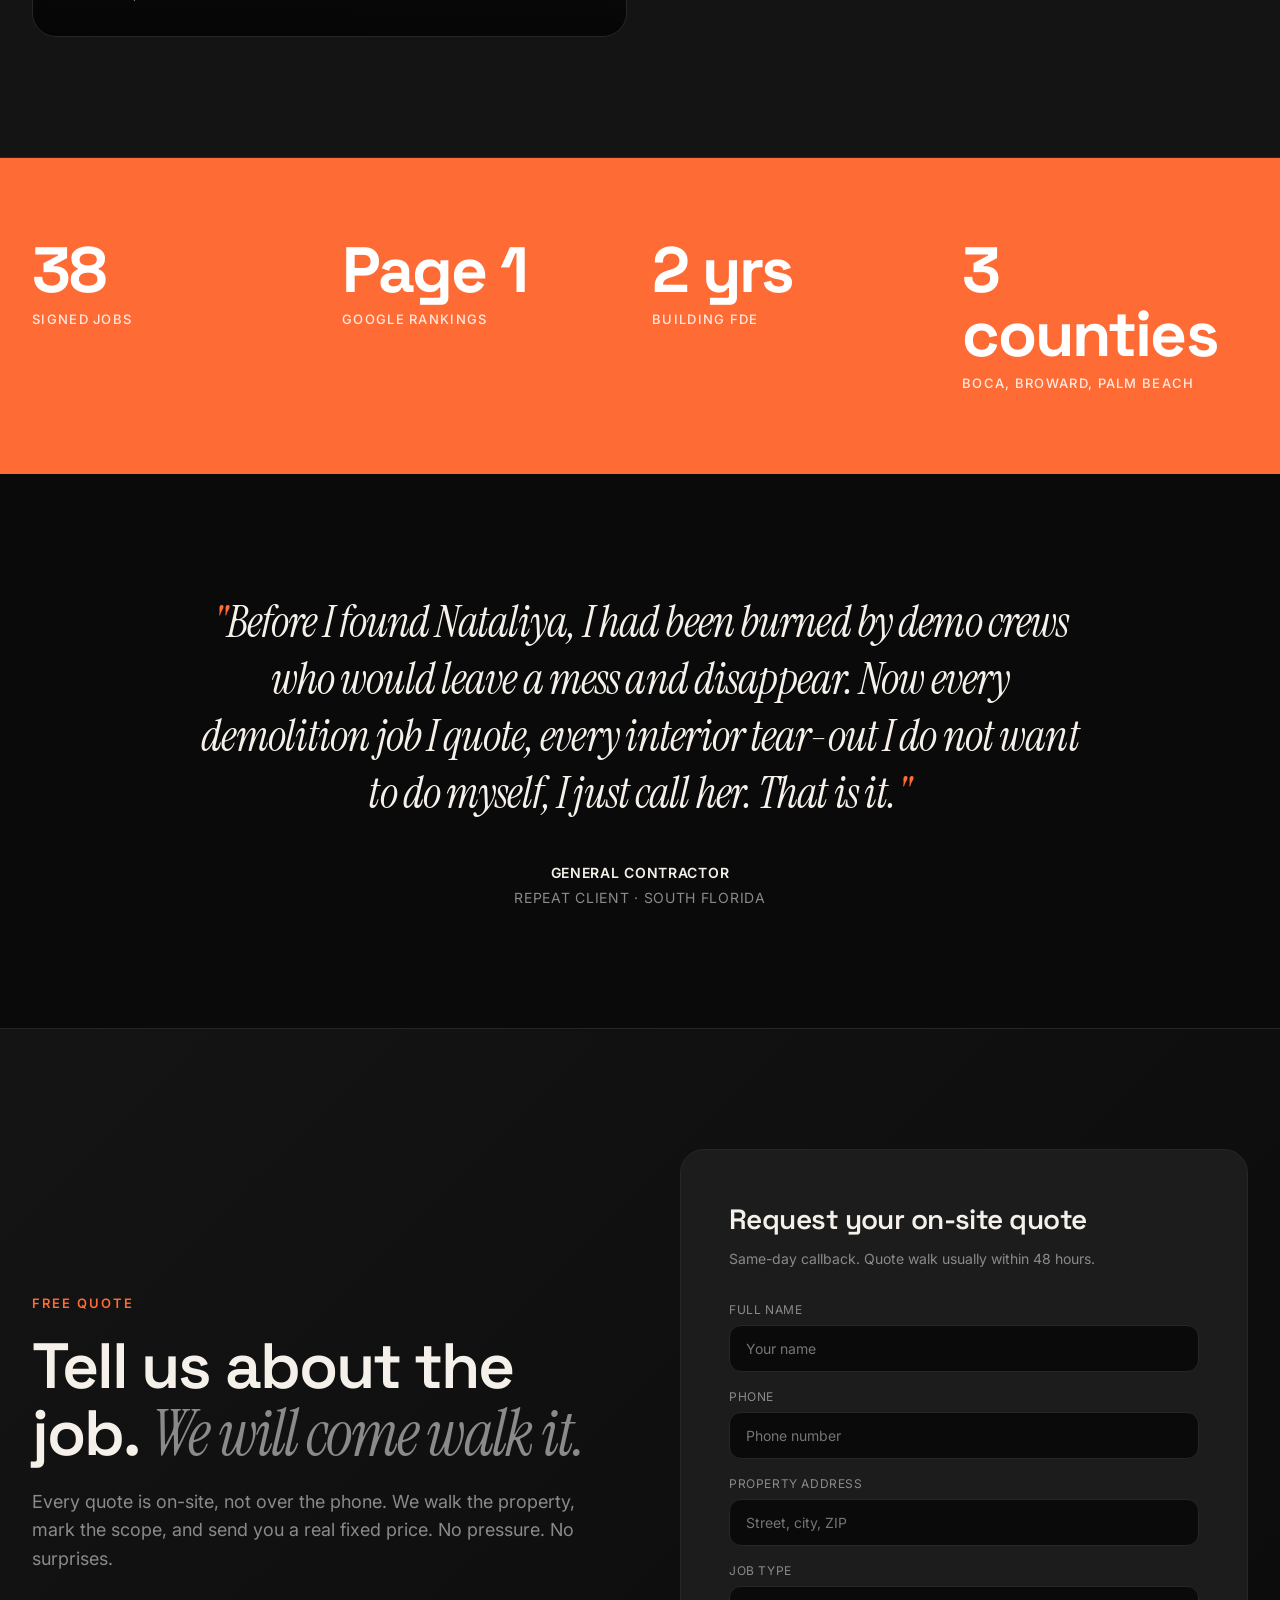
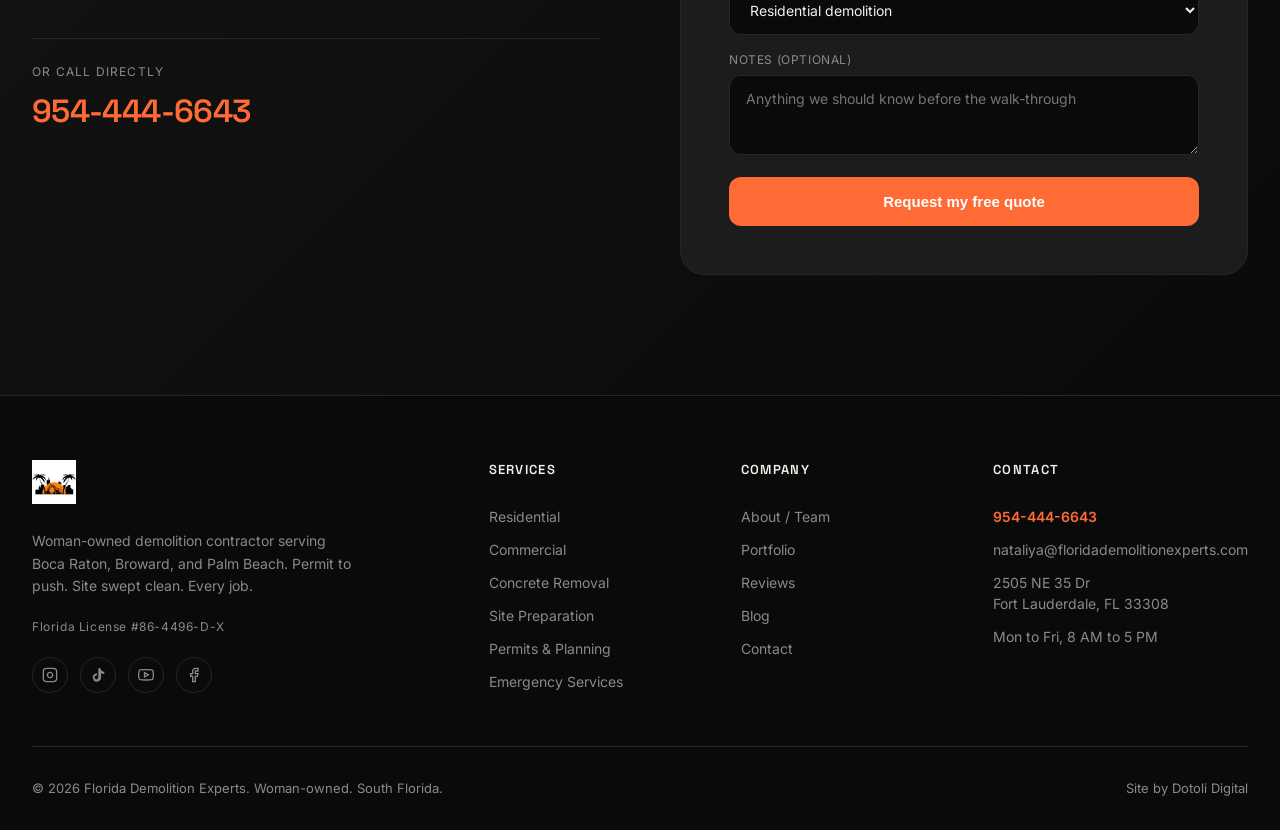
==== commit e2eac2dc: "Multi-page rebuild: 13 pages, real FDE brand content, full nav, services pages with FAQ, portfolio, " ====
--- a/index.html
+++ b/index.html
@@ -3,664 +3,208 @@
 <head>
 <meta charset="UTF-8" />
 <meta name="viewport" content="width=device-width, initial-scale=1.0" />
-<title>Florida Demolition Experts — Demolition Done Right. The First Time.</title>
-<meta name="description" content="Woman-owned demolition contractor serving Boca Raton, Broward, and Palm Beach. We pull every permit. We sweep every site. Free on-site quote: 954-444-6643." />
-<meta property="og:title" content="Florida Demolition Experts" />
-<meta property="og:description" content="Demolition done right. The first time. Free on-site quote." />
-<link rel="icon" type="image/png" href="fde-logo.png" />
+<title>Florida Demolition Experts | Woman-Owned Demolition Contractor in South Florida</title>
+<meta name="description" content="Woman-owned demolition contractor serving Boca Raton, Broward, and Palm Beach. We pull every permit, sweep every site. Free on-site quote: 954-444-6643." />
+<meta property="og:title" content="Florida Demolition Experts | Woman-Owned Demolition Contractor in South Florida" />
+<meta property="og:description" content="Woman-owned demolition contractor serving Boca Raton, Broward, and Palm Beach. We pull every permit, sweep every site. Free on-site quote: 954-444-6643." />
+<meta property="og:type" content="website" />
+<link rel="icon" type="image/png" href="/fde-logo.png" />
 
 <link rel="preconnect" href="https://fonts.googleapis.com">
 <link rel="preconnect" href="https://fonts.gstatic.com" crossorigin>
 <link href="https://fonts.googleapis.com/css2?family=Space+Grotesk:wght@400;500;600;700&family=Inter:wght@300;400;500;600;700&family=Instrument+Serif:ital@0;1&display=swap" rel="stylesheet">
-
-<style>
-* { box-sizing: border-box; margin: 0; padding: 0; }
-:root {
-  --bg: #0A0A0A;
-  --surface: #141414;
-  --surface-2: #1C1C1C;
-  --accent: #FF5722;
-  --accent-2: #FFB400;
-  --text: #F5F1EA;
-  --muted: #8A8A8A;
-  --line: #262626;
-}
-html { scroll-behavior: smooth; }
-body {
-  font-family: 'Inter', sans-serif;
-  background: var(--bg);
-  color: var(--text);
-  line-height: 1.5;
-  -webkit-font-smoothing: antialiased;
-  overflow-x: hidden;
-}
-.serif { font-family: 'Instrument Serif', serif; font-style: italic; }
-.display { font-family: 'Space Grotesk', sans-serif; letter-spacing: -0.02em; }
-.container { max-width: 1320px; margin: 0 auto; padding: 0 32px; }
-@media (max-width: 768px) { .container { padding: 0 20px; } }
-
-/* ============= NAV ============= */
-nav {
-  position: fixed; top: 0; left: 0; right: 0; z-index: 100;
-  padding: 18px 0;
-  background: rgba(10, 10, 10, 0.7);
-  backdrop-filter: blur(20px);
-  -webkit-backdrop-filter: blur(20px);
-  border-bottom: 1px solid transparent;
-  transition: all 0.3s ease;
-}
-nav.scrolled { border-bottom: 1px solid var(--line); background: rgba(10, 10, 10, 0.95); }
-.nav-inner { display: flex; align-items: center; justify-content: space-between; }
-.logo { display: flex; align-items: center; gap: 12px; text-decoration: none; color: var(--text); }
-.logo img { height: 36px; width: auto; }
-.logo-text { font-family: 'Space Grotesk'; font-weight: 600; font-size: 14px; letter-spacing: 0.05em; text-transform: uppercase; }
-.nav-links { display: flex; gap: 36px; align-items: center; }
-.nav-links a { color: var(--muted); text-decoration: none; font-size: 14px; font-weight: 500; transition: color 0.2s; }
-.nav-links a:hover { color: var(--text); }
-.nav-cta { background: var(--accent); color: white; padding: 12px 22px; border-radius: 100px; font-weight: 600; font-size: 14px; transition: transform 0.2s, box-shadow 0.2s; }
-.nav-cta:hover { transform: translateY(-2px); box-shadow: 0 8px 24px rgba(255, 87, 34, 0.3); color: white !important; }
-@media (max-width: 900px) { .nav-links a:not(.nav-cta) { display: none; } }
-
-/* ============= HERO ============= */
-.hero {
-  min-height: 100vh;
-  padding: 140px 0 80px;
-  position: relative;
-  overflow: hidden;
-  display: flex; align-items: center;
-}
-.hero::before {
-  content: ''; position: absolute; inset: 0;
-  background:
-    radial-gradient(circle at 20% 30%, rgba(255, 87, 34, 0.18) 0%, transparent 50%),
-    radial-gradient(circle at 80% 70%, rgba(255, 180, 0, 0.10) 0%, transparent 50%),
-    linear-gradient(180deg, transparent 40%, var(--bg) 100%);
-  z-index: 0;
-}
-.hero-grid {
-  position: absolute; inset: 0; z-index: 0; opacity: 0.4;
-  background-image:
-    linear-gradient(rgba(255, 255, 255, 0.03) 1px, transparent 1px),
-    linear-gradient(90deg, rgba(255, 255, 255, 0.03) 1px, transparent 1px);
-  background-size: 60px 60px;
-  mask-image: radial-gradient(ellipse at center, black 30%, transparent 75%);
-  -webkit-mask-image: radial-gradient(ellipse at center, black 30%, transparent 75%);
-}
-.hero-content { position: relative; z-index: 1; }
-.hero-eyebrow {
-  display: inline-flex; align-items: center; gap: 10px;
-  background: rgba(255, 87, 34, 0.1); border: 1px solid rgba(255, 87, 34, 0.3);
-  padding: 8px 16px; border-radius: 100px; font-size: 12px; font-weight: 500;
-  color: var(--accent); margin-bottom: 28px;
-  text-transform: uppercase; letter-spacing: 0.1em;
-}
-.hero-eyebrow .dot { width: 6px; height: 6px; background: var(--accent); border-radius: 50%; animation: pulse 2s infinite; }
-@keyframes pulse { 0%, 100% { opacity: 1; } 50% { opacity: 0.4; } }
-.hero h1 {
-  font-family: 'Space Grotesk', sans-serif;
-  font-size: clamp(48px, 7vw, 104px);
-  font-weight: 600;
-  line-height: 0.95;
-  letter-spacing: -0.04em;
-  margin-bottom: 32px;
-  max-width: 900px;
-}
-.hero h1 .accent { color: var(--accent); }
-.hero h1 .italic-line { font-family: 'Instrument Serif', serif; font-style: italic; font-weight: 400; color: var(--muted); }
-.hero-sub {
-  font-size: clamp(16px, 1.5vw, 20px);
-  color: var(--muted);
-  max-width: 580px;
-  margin-bottom: 48px;
-  line-height: 1.6;
-}
-.hero-ctas { display: flex; gap: 16px; flex-wrap: wrap; }
-.btn-primary, .btn-secondary {
-  display: inline-flex; align-items: center; gap: 10px;
-  padding: 18px 32px; border-radius: 100px; font-weight: 600; font-size: 15px;
-  text-decoration: none; transition: all 0.2s; cursor: pointer; border: none;
-}
-.btn-primary { background: var(--accent); color: white; }
-.btn-primary:hover { transform: translateY(-2px); box-shadow: 0 12px 28px rgba(255, 87, 34, 0.35); }
-.btn-secondary { background: transparent; color: var(--text); border: 1px solid var(--line); }
-.btn-secondary:hover { background: var(--surface); border-color: var(--text); }
-.btn-icon { width: 16px; height: 16px; }
-
-/* ============= TRUST BAR ============= */
-.trust-bar {
-  border-top: 1px solid var(--line); border-bottom: 1px solid var(--line);
-  padding: 28px 0;
-  background: var(--surface);
-}
-.trust-inner { display: flex; align-items: center; gap: 48px; flex-wrap: wrap; justify-content: center; }
-.trust-item { display: flex; align-items: center; gap: 10px; color: var(--muted); font-size: 13px; font-weight: 500; }
-.trust-item svg { color: var(--accent); width: 18px; height: 18px; flex-shrink: 0; }
-.trust-divider { width: 1px; height: 16px; background: var(--line); }
-@media (max-width: 768px) { .trust-divider { display: none; } .trust-inner { gap: 20px 28px; } }
-
-/* ============= SECTION ============= */
-section { padding: 120px 0; position: relative; }
-@media (max-width: 768px) { section { padding: 80px 0; } }
-.section-eyebrow { display: inline-block; color: var(--accent); font-size: 13px; font-weight: 600; text-transform: uppercase; letter-spacing: 0.15em; margin-bottom: 20px; }
-.section-title {
-  font-family: 'Space Grotesk', sans-serif;
-  font-size: clamp(36px, 5vw, 64px);
-  font-weight: 600; line-height: 1.05; letter-spacing: -0.03em;
-  margin-bottom: 20px;
-  max-width: 800px;
-}
-.section-title .italic-line { font-family: 'Instrument Serif', serif; font-style: italic; font-weight: 400; color: var(--muted); }
-.section-sub { color: var(--muted); font-size: 18px; max-width: 600px; margin-bottom: 64px; line-height: 1.6; }
-
-/* ============= WHY FDE GRID ============= */
-.why-grid { display: grid; grid-template-columns: repeat(2, 1fr); gap: 20px; }
-@media (max-width: 768px) { .why-grid { grid-template-columns: 1fr; } }
-.why-card {
-  background: var(--surface);
-  border: 1px solid var(--line);
-  border-radius: 24px;
-  padding: 40px;
-  transition: all 0.3s;
-  position: relative;
-  overflow: hidden;
-}
-.why-card:hover { border-color: var(--accent); transform: translateY(-4px); }
-.why-card::before {
-  content: ''; position: absolute; top: 0; left: 0; right: 0; height: 1px;
-  background: linear-gradient(90deg, transparent, var(--accent), transparent);
-  opacity: 0; transition: opacity 0.3s;
-}
-.why-card:hover::before { opacity: 1; }
-.why-icon {
-  width: 56px; height: 56px; border-radius: 16px;
-  background: rgba(255, 87, 34, 0.1);
-  display: flex; align-items: center; justify-content: center;
-  margin-bottom: 24px;
-  color: var(--accent);
-}
-.why-card h3 { font-family: 'Space Grotesk'; font-size: 24px; font-weight: 600; margin-bottom: 12px; letter-spacing: -0.02em; }
-.why-card p { color: var(--muted); font-size: 15px; line-height: 1.6; }
-
-/* ============= FDE FIVE (PROCESS) ============= */
-.process-section { background: var(--surface); border-top: 1px solid var(--line); border-bottom: 1px solid var(--line); }
-.process-grid { display: grid; grid-template-columns: repeat(5, 1fr); gap: 4px; margin-top: 64px; }
-@media (max-width: 900px) { .process-grid { grid-template-columns: 1fr 1fr; gap: 16px; } }
-@media (max-width: 500px) { .process-grid { grid-template-columns: 1fr; } }
-.process-step {
-  background: var(--surface-2);
-  padding: 36px 28px;
-  border-radius: 16px;
-  position: relative;
-  transition: all 0.3s;
-}
-.process-step:hover { background: #222; }
-.step-number {
-  font-family: 'Space Grotesk', sans-serif;
-  font-size: 14px; font-weight: 700;
-  color: var(--accent);
-  margin-bottom: 16px;
-  letter-spacing: 0.1em;
-}
-.process-step h4 { font-family: 'Space Grotesk'; font-size: 22px; font-weight: 600; margin-bottom: 8px; letter-spacing: -0.02em; }
-.process-step p { color: var(--muted); font-size: 13px; line-height: 1.5; }
-.process-note {
-  margin-top: 36px;
-  padding: 24px 32px;
-  background: rgba(255, 87, 34, 0.06);
-  border: 1px solid rgba(255, 87, 34, 0.2);
-  border-radius: 16px;
-  color: var(--text);
-  font-size: 15px;
-}
-.process-note strong { color: var(--accent); }
-
-/* ============= SERVICES ============= */
-.services-grid { display: grid; grid-template-columns: repeat(3, 1fr); gap: 20px; }
-@media (max-width: 900px) { .services-grid { grid-template-columns: 1fr; } }
-.service-card {
-  background: var(--surface);
-  border: 1px solid var(--line);
-  border-radius: 24px;
-  padding: 40px;
-  display: flex; flex-direction: column;
-  position: relative;
-  transition: all 0.3s;
-  min-height: 420px;
-}
-.service-card:hover { transform: translateY(-4px); }
-.service-card.featured { border-color: var(--accent); background: linear-gradient(180deg, rgba(255, 87, 34, 0.05) 0%, var(--surface) 100%); }
-.service-tag { position: absolute; top: 24px; right: 24px; background: var(--accent); color: white; padding: 6px 12px; border-radius: 100px; font-size: 11px; font-weight: 600; letter-spacing: 0.05em; text-transform: uppercase; }
-.service-card h3 { font-family: 'Space Grotesk'; font-size: 28px; font-weight: 600; margin-bottom: 16px; letter-spacing: -0.02em; }
-.service-card > p { color: var(--muted); font-size: 15px; margin-bottom: 28px; line-height: 1.6; }
-.service-list { list-style: none; margin-bottom: 32px; flex-grow: 1; }
-.service-list li { padding: 10px 0; color: var(--text); font-size: 14px; display: flex; align-items: flex-start; gap: 10px; border-bottom: 1px solid var(--line); }
-.service-list li:last-child { border-bottom: none; }
-.service-list svg { color: var(--accent); width: 14px; height: 14px; flex-shrink: 0; margin-top: 4px; }
-.service-cta { margin-top: auto; color: var(--text); font-weight: 600; font-size: 14px; text-decoration: none; display: inline-flex; align-items: center; gap: 8px; transition: gap 0.2s; }
-.service-cta:hover { gap: 14px; color: var(--accent); }
-
-/* ============= FOUNDER ============= */
-.founder-grid { display: grid; grid-template-columns: 1.1fr 1fr; gap: 80px; align-items: center; }
-@media (max-width: 900px) { .founder-grid { grid-template-columns: 1fr; gap: 48px; } }
-.founder-image {
-  background: linear-gradient(135deg, var(--surface) 0%, var(--surface-2) 100%);
-  border-radius: 24px;
-  aspect-ratio: 4/5;
-  position: relative;
-  overflow: hidden;
-  border: 1px solid var(--line);
-  display: flex; align-items: center; justify-content: center;
-}
-.founder-image-overlay {
-  position: absolute; inset: 0;
-  background: linear-gradient(180deg, transparent 50%, rgba(0, 0, 0, 0.8) 100%);
-}
-.founder-image-text {
-  position: absolute; bottom: 32px; left: 32px; right: 32px;
-  z-index: 2;
-}
-.founder-image-text .name { font-family: 'Space Grotesk'; font-size: 24px; font-weight: 600; margin-bottom: 4px; }
-.founder-image-text .role { color: var(--muted); font-size: 13px; letter-spacing: 0.05em; text-transform: uppercase; }
-.founder-image .placeholder-text {
-  position: absolute; z-index: 1; color: var(--muted); font-size: 13px; letter-spacing: 0.1em; text-transform: uppercase;
-  text-align: center; padding: 20px;
-}
-.founder-quote {
-  font-family: 'Instrument Serif', serif; font-style: italic;
-  font-size: clamp(28px, 3.5vw, 44px);
-  line-height: 1.25;
-  margin-bottom: 32px;
-  letter-spacing: -0.02em;
-}
-.founder-quote .highlight { color: var(--accent); }
-.founder-bio { color: var(--muted); font-size: 16px; line-height: 1.7; margin-bottom: 32px; }
-.founder-signature { display: flex; align-items: center; gap: 16px; padding-top: 32px; border-top: 1px solid var(--line); }
-.founder-signature .sig-name { font-family: 'Space Grotesk'; font-weight: 600; font-size: 16px; }
-.founder-signature .sig-title { color: var(--muted); font-size: 13px; }
-
-/* ============= STATS STRIP ============= */
-.stats-strip { background: var(--accent); padding: 80px 0; }
-.stats-grid { display: grid; grid-template-columns: repeat(4, 1fr); gap: 24px; }
-@media (max-width: 768px) { .stats-grid { grid-template-columns: 1fr 1fr; gap: 40px 24px; } }
-.stat { text-align: left; color: white; }
-.stat-number { font-family: 'Space Grotesk'; font-size: clamp(40px, 5vw, 64px); font-weight: 700; line-height: 1; letter-spacing: -0.03em; margin-bottom: 8px; }
-.stat-label { font-size: 13px; font-weight: 500; opacity: 0.85; text-transform: uppercase; letter-spacing: 0.1em; }
-
-/* ============= TESTIMONIAL ============= */
-.testimonial { max-width: 900px; margin: 0 auto; text-align: center; }
-.testimonial-quote { font-family: 'Instrument Serif', serif; font-style: italic; font-size: clamp(28px, 3.5vw, 44px); line-height: 1.3; margin-bottom: 40px; letter-spacing: -0.02em; }
-.testimonial-quote::before, .testimonial-quote::after { color: var(--accent); }
-.testimonial-quote::before { content: '"'; }
-.testimonial-quote::after { content: '"'; }
-.testimonial-attribution { color: var(--muted); font-size: 14px; letter-spacing: 0.05em; text-transform: uppercase; }
-.testimonial-attribution strong { color: var(--text); font-weight: 600; display: block; margin-bottom: 4px; }
-
-/* ============= CTA SECTION ============= */
-.cta-section { background: linear-gradient(135deg, var(--surface) 0%, var(--bg) 100%); border-top: 1px solid var(--line); }
-.cta-grid { display: grid; grid-template-columns: 1fr 1fr; gap: 80px; align-items: center; }
-@media (max-width: 900px) { .cta-grid { grid-template-columns: 1fr; gap: 48px; } }
-.cta-form-card {
-  background: var(--surface-2);
-  border: 1px solid var(--line);
-  border-radius: 24px;
-  padding: 48px;
-}
-.cta-form-card h3 { font-family: 'Space Grotesk'; font-size: 28px; font-weight: 600; margin-bottom: 8px; letter-spacing: -0.02em; }
-.cta-form-card .sub { color: var(--muted); font-size: 14px; margin-bottom: 32px; }
-.form-field { margin-bottom: 16px; }
-.form-field label { display: block; color: var(--muted); font-size: 12px; margin-bottom: 6px; letter-spacing: 0.05em; text-transform: uppercase; }
-.form-field input, .form-field textarea, .form-field select {
-  width: 100%; padding: 14px 16px;
-  background: var(--bg); color: var(--text);
-  border: 1px solid var(--line); border-radius: 12px;
-  font-family: inherit; font-size: 14px;
-  transition: border-color 0.2s;
-}
-.form-field input:focus, .form-field textarea:focus, .form-field select:focus { outline: none; border-color: var(--accent); }
-.form-field textarea { min-height: 80px; resize: vertical; }
-.form-submit { width: 100%; background: var(--accent); color: white; padding: 16px; border-radius: 12px; border: none; font-weight: 600; font-size: 15px; cursor: pointer; transition: all 0.2s; }
-.form-submit:hover { transform: translateY(-1px); box-shadow: 0 8px 24px rgba(255, 87, 34, 0.35); }
-.cta-phone { display: block; margin-top: 24px; text-align: center; color: var(--muted); font-size: 13px; }
-.cta-phone a { color: var(--accent); font-weight: 600; }
-
-/* ============= FOOTER ============= */
-footer { background: var(--bg); border-top: 1px solid var(--line); padding: 64px 0 32px; }
-.footer-grid { display: grid; grid-template-columns: 2fr 1fr 1fr 1fr; gap: 48px; margin-bottom: 48px; }
-@media (max-width: 900px) { .footer-grid { grid-template-columns: 1fr 1fr; gap: 40px 24px; } }
-.footer-brand img { height: 44px; margin-bottom: 20px; }
-.footer-brand p { color: var(--muted); font-size: 14px; line-height: 1.6; max-width: 320px; }
-.footer-col h5 { font-family: 'Space Grotesk'; font-size: 13px; font-weight: 600; color: var(--text); text-transform: uppercase; letter-spacing: 0.1em; margin-bottom: 20px; }
-.footer-col a { display: block; color: var(--muted); text-decoration: none; font-size: 14px; padding: 6px 0; transition: color 0.2s; }
-.footer-col a:hover { color: var(--accent); }
-.footer-bottom { padding-top: 32px; border-top: 1px solid var(--line); display: flex; justify-content: space-between; align-items: center; gap: 16px; flex-wrap: wrap; color: var(--muted); font-size: 13px; }
-
-/* ============= SCROLL ANIMATIONS ============= */
-.reveal { opacity: 0; transform: translateY(30px); transition: opacity 0.8s ease, transform 0.8s ease; }
-.reveal.visible { opacity: 1; transform: translateY(0); }
-
-/* ============= STICKY CTA (mobile) ============= */
-.sticky-cta { display: none; position: fixed; bottom: 16px; left: 16px; right: 16px; z-index: 99; background: var(--accent); color: white; padding: 16px; border-radius: 100px; text-align: center; font-weight: 600; text-decoration: none; box-shadow: 0 12px 32px rgba(0, 0, 0, 0.4); }
-@media (max-width: 768px) { .sticky-cta { display: block; } footer { padding-bottom: 100px; } }
-</style>
+<link rel="stylesheet" href="/styles.css">
 </head>
 <body>
-
-<!-- NAV -->
-<nav id="nav">
+<nav class="top" id="nav">
   <div class="container nav-inner">
-    <a href="#" class="logo">
-      <img src="fde-logo.png" alt="Florida Demolition Experts" />
+    <a href="/" class="logo">
+      <img src="/fde-logo.png" alt="Florida Demolition Experts" />
       <span class="logo-text">FDE</span>
     </a>
+    <button class="nav-toggle" aria-label="Menu" onclick="document.querySelector('.nav-links').classList.toggle('open')">
+      <svg viewBox="0 0 24 24" fill="none" stroke="currentColor" stroke-width="2"><line x1="3" y1="6" x2="21" y2="6"/><line x1="3" y1="12" x2="21" y2="12"/><line x1="3" y1="18" x2="21" y2="18"/></svg>
+    </button>
     <div class="nav-links">
-      <a href="#why">Why FDE</a>
-      <a href="#process">The FDE Five</a>
-      <a href="#services">Services</a>
-      <a href="#founder">Founder</a>
-      <a href="#contact" class="nav-cta">Free On-Site Quote</a>
+      <a href="/" class="active">Home</a><a href="/about.html" class="">About</a><a href="/services.html" class="">Services</a><a href="/portfolio.html" class="">Portfolio</a><a href="/reviews.html" class="">Reviews</a><a href="/blog.html" class="">Blog</a><a href="/contact.html" class="">Contact</a>
+      <a href="/contact.html" class="nav-cta">Free On-Site Quote</a>
     </div>
   </div>
 </nav>
-
-<!-- HERO -->
-<section class="hero">
+<section class="hero hero-tall">
   <div class="hero-grid"></div>
   <div class="container hero-content">
-    <div class="hero-eyebrow"><span class="dot"></span>Booking July & August now &middot; South Florida</div>
-    <h1>
-      Demolition done <span class="italic-line">right.</span><br>
-      The <span class="accent">first time.</span>
-    </h1>
-    <p class="hero-sub">
-      Woman-owned. South Florida. We pull every permit, sweep every site, and answer every call.
-      The team general contractors keep on speed-dial.
-    </p>
+    <div class="hero-eyebrow"><span class="dot"></span>Booking July &amp; August now &middot; South Florida</div>
+    <h1>Demolition done <span class="italic-line">right.</span><br>The <span class="accent">first time.</span></h1>
+    <p class="hero-sub">Woman-owned. South Florida. We pull every permit, sweep every site, and answer every call. The team general contractors keep on speed dial.</p>
     <div class="hero-ctas">
-      <a href="#contact" class="btn-primary">
-        Free On-Site Quote
-        <svg class="btn-icon" viewBox="0 0 24 24" fill="none" stroke="currentColor" stroke-width="2"><line x1="5" y1="12" x2="19" y2="12"/><polyline points="12 5 19 12 12 19"/></svg>
-      </a>
-      <a href="tel:9544446643" class="btn-secondary">
-        <svg class="btn-icon" viewBox="0 0 24 24" fill="none" stroke="currentColor" stroke-width="2"><path d="M22 16.92v3a2 2 0 0 1-2.18 2 19.79 19.79 0 0 1-8.63-3.07 19.5 19.5 0 0 1-6-6 19.79 19.79 0 0 1-3.07-8.67A2 2 0 0 1 4.11 2h3a2 2 0 0 1 2 1.72 12.84 12.84 0 0 0 .7 2.81 2 2 0 0 1-.45 2.11L8.09 9.91a16 16 0 0 0 6 6l1.27-1.27a2 2 0 0 1 2.11-.45 12.84 12.84 0 0 0 2.81.7A2 2 0 0 1 22 16.92z"/></svg>
-        954-444-6643
-      </a>
-    </div>
-  </div>
-</section>
-
-<!-- TRUST BAR -->
+      <a href="/contact.html" class="btn-primary">Free On-Site Quote <svg style="width:16px;height:16px;" viewBox="0 0 24 24" fill="none" stroke="currentColor" stroke-width="2"><line x1="5" y1="12" x2="19" y2="12"/><polyline points="12 5 19 12 12 19"/></svg></a>
+      <a href="tel:9544446643" class="btn-secondary"><svg class="btn-icon" viewBox="0 0 24 24" fill="none" stroke="currentColor" stroke-width="2"><path d="M22 16.92v3a2 2 0 0 1-2.18 2 19.79 19.79 0 0 1-8.63-3.07 19.5 19.5 0 0 1-6-6 19.79 19.79 0 0 1-3.07-8.67A2 2 0 0 1 4.11 2h3a2 2 0 0 1 2 1.72 12.84 12.84 0 0 0 .7 2.81 2 2 0 0 1-.45 2.11L8.09 9.91a16 16 0 0 0 6 6l1.27-1.27a2 2 0 0 1 2.11-.45 12.84 12.84 0 0 0 2.81.7A2 2 0 0 1 22 16.92z"/></svg>954-444-6643</a>
+    </div>
+  </div>
+</section>
+
 <div class="trust-bar">
   <div class="container trust-inner">
-    <div class="trust-item">
-      <svg viewBox="0 0 24 24" fill="none" stroke="currentColor" stroke-width="2"><polyline points="20 6 9 17 4 12"/></svg>
-      Page 1 on Google
-    </div>
+    <div class="trust-item"><svg viewBox="0 0 24 24" fill="none" stroke="currentColor" stroke-width="2"><polyline points="20 6 9 17 4 12"/></svg>Page 1 on Google</div>
     <span class="trust-divider"></span>
-    <div class="trust-item">
-      <svg viewBox="0 0 24 24" fill="none" stroke="currentColor" stroke-width="2"><polyline points="20 6 9 17 4 12"/></svg>
-      Woman-Owned
-    </div>
+    <div class="trust-item"><svg viewBox="0 0 24 24" fill="none" stroke="currentColor" stroke-width="2"><polyline points="20 6 9 17 4 12"/></svg>Woman-Owned</div>
     <span class="trust-divider"></span>
-    <div class="trust-item">
-      <svg viewBox="0 0 24 24" fill="none" stroke="currentColor" stroke-width="2"><polyline points="20 6 9 17 4 12"/></svg>
-      Permit to Push
-    </div>
+    <div class="trust-item"><svg viewBox="0 0 24 24" fill="none" stroke="currentColor" stroke-width="2"><polyline points="20 6 9 17 4 12"/></svg>Licensed &amp; Insured</div>
     <span class="trust-divider"></span>
-    <div class="trust-item">
-      <svg viewBox="0 0 24 24" fill="none" stroke="currentColor" stroke-width="2"><path d="M21 10c0 7-9 13-9 13s-9-6-9-13a9 9 0 0 1 18 0z"/><circle cx="12" cy="10" r="3"/></svg>
-      Boca &middot; Broward &middot; Palm Beach
-    </div>
+    <div class="trust-item"><svg viewBox="0 0 24 24" fill="none" stroke="currentColor" stroke-width="2"><path d="M21 10c0 7-9 13-9 13s-9-6-9-13a9 9 0 0 1 18 0z"/><circle cx="12" cy="10" r="3"/></svg>Boca &middot; Broward &middot; Palm Beach</div>
   </div>
 </div>
 
-<!-- WHY FDE -->
 <section id="why">
   <div class="container">
     <div class="reveal">
       <span class="section-eyebrow">Why FDE</span>
-      <h2 class="section-title">
-        Four things every demo crew should do.<br>
-        <span class="italic-line">Most don't.</span>
-      </h2>
+      <h2 class="section-title">Four things every demo crew should do.<br><span class="italic-line">Most do not.</span></h2>
     </div>
     <div class="why-grid" style="margin-top: 64px;">
-
-      <div class="why-card reveal">
-        <div class="why-icon">
-          <svg width="28" height="28" viewBox="0 0 24 24" fill="none" stroke="currentColor" stroke-width="2"><path d="M14 2H6a2 2 0 0 0-2 2v16a2 2 0 0 0 2 2h12a2 2 0 0 0 2-2V8z"/><polyline points="14 2 14 8 20 8"/><line x1="9" y1="15" x2="15" y2="15"/></svg>
-        </div>
+      <div class="why-card reveal">
+        <div class="why-icon"><svg width="28" height="28" viewBox="0 0 24 24" fill="none" stroke="currentColor" stroke-width="2"><path d="M14 2H6a2 2 0 0 0-2 2v16a2 2 0 0 0 2 2h12a2 2 0 0 0 2-2V8z"/><polyline points="14 2 14 8 20 8"/><line x1="9" y1="15" x2="15" y2="15"/></svg></div>
         <h3>Permit to Push</h3>
-        <p>Demolition permit. Asbestos clearance. Utility disconnects. Final close-out. Most demolition crews hand you a quote and disappear. We file every form and text you when each one closes.</p>
-      </div>
-
-      <div class="why-card reveal">
-        <div class="why-icon">
-          <svg width="28" height="28" viewBox="0 0 24 24" fill="none" stroke="currentColor" stroke-width="2"><polyline points="9 11 12 14 22 4"/><path d="M21 12v7a2 2 0 0 1-2 2H5a2 2 0 0 1-2-2V5a2 2 0 0 1 2-2h11"/></svg>
-        </div>
+        <p>Demolition permit. Asbestos clearance. Utility disconnects. Final close-out. Most demo crews hand you a quote and disappear. We file every form and text you when each one closes.</p>
+      </div>
+      <div class="why-card reveal">
+        <div class="why-icon"><svg width="28" height="28" viewBox="0 0 24 24" fill="none" stroke="currentColor" stroke-width="2"><polyline points="9 11 12 14 22 4"/><path d="M21 12v7a2 2 0 0 1-2 2H5a2 2 0 0 1-2-2V5a2 2 0 0 1 2-2h11"/></svg></div>
         <h3>The FDE Five</h3>
-        <p>Walk, mark, disconnect, drop, sort. A five-step playbook on every job. The reason GCs keep calling us back: the next trade walks onto a site that's ready, not a mess.</p>
-      </div>
-
-      <div class="why-card reveal">
-        <div class="why-icon">
-          <svg width="28" height="28" viewBox="0 0 24 24" fill="none" stroke="currentColor" stroke-width="2"><circle cx="11" cy="11" r="8"/><line x1="21" y1="21" x2="16.65" y2="16.65"/></svg>
-        </div>
+        <p>Walk, mark, disconnect, drop, sort. A five-step playbook on every job. The reason GCs keep calling us back: the next trade walks onto a site that is ready, not a mess.</p>
+      </div>
+      <div class="why-card reveal">
+        <div class="why-icon"><svg width="28" height="28" viewBox="0 0 24 24" fill="none" stroke="currentColor" stroke-width="2"><circle cx="11" cy="11" r="8"/><line x1="21" y1="21" x2="16.65" y2="16.65"/></svg></div>
         <h3>Page 1 on Google</h3>
-        <p>When South Florida property owners search "demolition contractor," they find us on the first page. That ranking is earned, not bought. It's also why the right kind of clients keep calling.</p>
-      </div>
-
-      <div class="why-card reveal">
-        <div class="why-icon">
-          <svg width="28" height="28" viewBox="0 0 24 24" fill="none" stroke="currentColor" stroke-width="2"><path d="M20 21v-2a4 4 0 0 0-4-4H8a4 4 0 0 0-4 4v2"/><circle cx="12" cy="7" r="4"/></svg>
-        </div>
+        <p>When South Florida property owners search demolition contractor, they find us on the first page. That ranking is earned, not bought. It is also why the right kind of clients keep calling.</p>
+      </div>
+      <div class="why-card reveal">
+        <div class="why-icon"><svg width="28" height="28" viewBox="0 0 24 24" fill="none" stroke="currentColor" stroke-width="2"><path d="M20 21v-2a4 4 0 0 0-4-4H8a4 4 0 0 0-4 4v2"/><circle cx="12" cy="7" r="4"/></svg></div>
         <h3>Founder-Run</h3>
         <p>Nataliya runs every job. The owner is on every quote, on every site, and on the phone when something goes sideways. Not a call center. Not a subcontractor. Her.</p>
       </div>
-
-    </div>
-  </div>
-</section>
-
-<!-- PROCESS / FDE FIVE -->
+    </div>
+  </div>
+</section>
+
 <section id="process" class="process-section">
   <div class="container">
     <div class="reveal">
       <span class="section-eyebrow">The Process</span>
       <h2 class="section-title">The FDE Five.</h2>
-      <p class="section-sub">Every demolition follows the same five steps. The drop is the part everyone wants to film. It's also ten percent of the job.</p>
-    </div>
-
+      <p class="section-sub">Every demolition follows the same five steps. The drop is the part everyone wants to film. It is also ten percent of the job.</p>
+    </div>
     <div class="process-grid">
-      <div class="process-step reveal">
-        <div class="step-number">01</div>
-        <h4>Walk</h4>
-        <p>Map every utility, every load-bearing wall, every salvage piece.</p>
-      </div>
-      <div class="process-step reveal">
-        <div class="step-number">02</div>
-        <h4>Mark</h4>
-        <p>Spray every line. Stake every boundary. Photograph for the file.</p>
-      </div>
-      <div class="process-step reveal">
-        <div class="step-number">03</div>
-        <h4>Disconnect</h4>
-        <p>Power, gas, water, sewer. Each one shut off by the right authority.</p>
-      </div>
-      <div class="process-step reveal">
-        <div class="step-number">04</div>
-        <h4>Drop</h4>
-        <p>The visible part. Controlled, dust-managed, neighbor-aware.</p>
-      </div>
-      <div class="process-step reveal">
-        <div class="step-number">05</div>
-        <h4>Sort</h4>
-        <p>Concrete, metal, wood, separated for recycling. Site swept clean.</p>
-      </div>
-    </div>
-
+      <div class="process-step reveal"><div class="step-number">01</div><h4>Walk</h4><p>Map every utility, every load-bearing wall, every salvage piece.</p></div>
+      <div class="process-step reveal"><div class="step-number">02</div><h4>Mark</h4><p>Spray every line. Stake every boundary. Photograph for the file.</p></div>
+      <div class="process-step reveal"><div class="step-number">03</div><h4>Disconnect</h4><p>Power, gas, water, sewer. Each one shut off by the right authority.</p></div>
+      <div class="process-step reveal"><div class="step-number">04</div><h4>Drop</h4><p>The visible part. Controlled, dust-managed, neighbor-aware.</p></div>
+      <div class="process-step reveal"><div class="step-number">05</div><h4>Sort</h4><p>Concrete, metal, wood, separated for recycling. Site swept clean.</p></div>
+    </div>
     <div class="process-note reveal" style="margin-top: 36px;">
-      <strong>Need it build-ready?</strong> Site grading and earthwork to your target elevation is our paid upsell &mdash; ask for a combined quote.
-    </div>
-  </div>
-</section>
-
-<!-- SERVICES -->
+      <strong>Need it build-ready?</strong> Site grading and earthwork to your target elevation is our paid upsell. Ask for a combined quote.
+    </div>
+  </div>
+</section>
+
 <section id="services">
   <div class="container">
     <div class="reveal">
       <span class="section-eyebrow">Services</span>
-      <h2 class="section-title">
-        Three lanes.<br>
-        <span class="italic-line">One in-house crew.</span>
-      </h2>
+      <h2 class="section-title">Every demolition need.<br><span class="italic-line">One in-house crew.</span></h2>
     </div>
     <div class="services-grid" style="margin-top: 64px;">
-
       <div class="service-card reveal">
         <h3>Residential</h3>
-        <p>Full-tear-down demolition for homeowners, GCs, and developers. Permit to push, every job.</p>
+        <p>Full tear-down, interior gut, pool removal. Permit to push, every job.</p>
         <ul class="service-list">
           <li><svg viewBox="0 0 24 24" fill="none" stroke="currentColor" stroke-width="2"><polyline points="20 6 9 17 4 12"/></svg>Full house tear-down</li>
           <li><svg viewBox="0 0 24 24" fill="none" stroke="currentColor" stroke-width="2"><polyline points="20 6 9 17 4 12"/></svg>Interior demo (kitchen, bath, gut)</li>
           <li><svg viewBox="0 0 24 24" fill="none" stroke="currentColor" stroke-width="2"><polyline points="20 6 9 17 4 12"/></svg>Pool removal &amp; back-fill</li>
-          <li><svg viewBox="0 0 24 24" fill="none" stroke="currentColor" stroke-width="2"><polyline points="20 6 9 17 4 12"/></svg>Permits, asbestos survey, close-out</li>
+          <li><svg viewBox="0 0 24 24" fill="none" stroke="currentColor" stroke-width="2"><polyline points="20 6 9 17 4 12"/></svg>Garage &amp; outbuilding removal</li>
         </ul>
-        <a href="#contact" class="service-cta">Get residential quote
-          <svg style="width:16px;height:16px;" viewBox="0 0 24 24" fill="none" stroke="currentColor" stroke-width="2"><line x1="5" y1="12" x2="19" y2="12"/><polyline points="12 5 19 12 12 19"/></svg>
-        </a>
-      </div>
-
+        <a href="/residential.html" class="service-cta">Residential details <svg style="width:16px;height:16px;" viewBox="0 0 24 24" fill="none" stroke="currentColor" stroke-width="2"><line x1="5" y1="12" x2="19" y2="12"/><polyline points="12 5 19 12 12 19"/></svg></a>
+      </div>
       <div class="service-card reveal">
         <h3>Commercial</h3>
-        <p>Strip-outs, full structures, partial demo for retail, office, and mixed-use. Built for GC schedules.</p>
+        <p>Strip-outs, full structures, partial demo. Built for GC schedules.</p>
         <ul class="service-list">
           <li><svg viewBox="0 0 24 24" fill="none" stroke="currentColor" stroke-width="2"><polyline points="20 6 9 17 4 12"/></svg>Commercial structure removal</li>
           <li><svg viewBox="0 0 24 24" fill="none" stroke="currentColor" stroke-width="2"><polyline points="20 6 9 17 4 12"/></svg>Retail &amp; office strip-out</li>
           <li><svg viewBox="0 0 24 24" fill="none" stroke="currentColor" stroke-width="2"><polyline points="20 6 9 17 4 12"/></svg>Partial &amp; selective demo</li>
           <li><svg viewBox="0 0 24 24" fill="none" stroke="currentColor" stroke-width="2"><polyline points="20 6 9 17 4 12"/></svg>GC partnership &amp; schedule-fit</li>
         </ul>
-        <a href="#contact" class="service-cta">Get commercial quote
-          <svg style="width:16px;height:16px;" viewBox="0 0 24 24" fill="none" stroke="currentColor" stroke-width="2"><line x1="5" y1="12" x2="19" y2="12"/><polyline points="12 5 19 12 12 19"/></svg>
-        </a>
-      </div>
-
+        <a href="/commercial.html" class="service-cta">Commercial details <svg style="width:16px;height:16px;" viewBox="0 0 24 24" fill="none" stroke="currentColor" stroke-width="2"><line x1="5" y1="12" x2="19" y2="12"/><polyline points="12 5 19 12 12 19"/></svg></a>
+      </div>
       <div class="service-card featured reveal">
         <span class="service-tag">Premium</span>
         <h3>Earthwork</h3>
-        <p>Grading and demucking after demo. Doubles the value of your lot before the next crew shows up. Ask for the bundled quote.</p>
+        <p>Grading and demucking after demo. Doubles the value of your lot before the next crew shows up.</p>
         <ul class="service-list">
           <li><svg viewBox="0 0 24 24" fill="none" stroke="currentColor" stroke-width="2"><polyline points="20 6 9 17 4 12"/></svg>Site grading to target elevation</li>
           <li><svg viewBox="0 0 24 24" fill="none" stroke="currentColor" stroke-width="2"><polyline points="20 6 9 17 4 12"/></svg>Demucking &amp; soil correction</li>
           <li><svg viewBox="0 0 24 24" fill="none" stroke="currentColor" stroke-width="2"><polyline points="20 6 9 17 4 12"/></svg>Build-ready lot prep</li>
           <li><svg viewBox="0 0 24 24" fill="none" stroke="currentColor" stroke-width="2"><polyline points="20 6 9 17 4 12"/></svg>Bundled with demolition pricing</li>
         </ul>
-        <a href="#contact" class="service-cta">Get earthwork quote
-          <svg style="width:16px;height:16px;" viewBox="0 0 24 24" fill="none" stroke="currentColor" stroke-width="2"><line x1="5" y1="12" x2="19" y2="12"/><polyline points="12 5 19 12 12 19"/></svg>
-        </a>
-      </div>
-
-    </div>
-  </div>
-</section>
-
-<!-- FOUNDER -->
+        <a href="/site-preparation.html" class="service-cta">Earthwork details <svg style="width:16px;height:16px;" viewBox="0 0 24 24" fill="none" stroke="currentColor" stroke-width="2"><line x1="5" y1="12" x2="19" y2="12"/><polyline points="12 5 19 12 12 19"/></svg></a>
+      </div>
+    </div>
+    <div style="text-align: center; margin-top: 48px;">
+      <a href="/services.html" class="btn-secondary">View all services <svg style="width:16px;height:16px;" viewBox="0 0 24 24" fill="none" stroke="currentColor" stroke-width="2"><line x1="5" y1="12" x2="19" y2="12"/><polyline points="12 5 19 12 12 19"/></svg></a>
+    </div>
+  </div>
+</section>
+
 <section id="founder" style="background: var(--surface); border-top: 1px solid var(--line); border-bottom: 1px solid var(--line);">
   <div class="container">
     <div class="founder-grid">
-
       <div class="founder-image reveal">
-        <div class="placeholder-text">[ Founder photo placeholder &middot; replace with Nataliya headshot from Kalvin's shoot ]</div>
+        <div class="placeholder-text">[ Founder photo placeholder &middot; replace with Nataliya headshot from Kalvin shoot ]</div>
         <div class="founder-image-overlay"></div>
         <div class="founder-image-text">
           <div class="name">Nataliya Shkurat</div>
           <div class="role">Founder, Florida Demolition Experts</div>
         </div>
       </div>
-
       <div class="reveal">
         <span class="section-eyebrow">The Founder</span>
-        <p class="founder-quote">
-          I'm <span class="highlight">not the cheapest</span> demolition company in Florida. <br>
-          I'm the one you call when you want it done right the first time.
-        </p>
-        <p class="founder-bio">
-          Two years ago I was running this company off a single truck and a flip phone. Today, FDE comes up on
-          page one of Google for the demolition searches that matter in South Florida, and I'm pricing in a
-          second excavator and an earthwork crew I never thought I could afford this fast.
-        </p>
-        <p class="founder-bio">
-          What changed isn't the work. The work was always good. What changed is the systems behind it.
-          Every permit pulled. Every site swept. Every call answered. That's why the same builders keep
-          coming back.
-        </p>
+        <p class="founder-quote">I am <span class="highlight">not the cheapest</span> demolition company in Florida.<br>I am the one you call when you want it done right the first time.</p>
+        <p class="founder-bio">Two years ago I was running this company off a single truck and a flip phone. Today, FDE comes up on page one of Google for the demolition searches that matter in South Florida, and I am pricing in a second excavator and an earthwork crew I never thought I could afford this fast.</p>
+        <p class="founder-bio">What changed is not the work. The work was always good. What changed is the systems behind it. Every permit pulled. Every site swept. Every call answered. That is why the same builders keep coming back.</p>
         <div class="founder-signature">
-          <div>
-            <div class="sig-name">Nataliya Shkurat</div>
-            <div class="sig-title">Founder &amp; Owner</div>
-          </div>
-        </div>
-      </div>
-
-    </div>
-  </div>
-</section>
-
-<!-- STATS -->
+          <div><div class="sig-name">Nataliya Shkurat</div><div class="sig-title">Founder &amp; Owner</div></div>
+        </div>
+      </div>
+    </div>
+  </div>
+</section>
+
 <div class="stats-strip">
   <div class="container">
     <div class="stats-grid">
-      <div class="stat reveal">
-        <div class="stat-number">38</div>
-        <div class="stat-label">Signed jobs</div>
-      </div>
-      <div class="stat reveal">
-        <div class="stat-number">Page 1</div>
-        <div class="stat-label">Google rankings</div>
-      </div>
-      <div class="stat reveal">
-        <div class="stat-number">2 yrs</div>
-        <div class="stat-label">Building FDE</div>
-      </div>
-      <div class="stat reveal">
-        <div class="stat-number">3 counties</div>
-        <div class="stat-label">Boca, Broward, Palm Beach</div>
-      </div>
+      <div class="stat reveal"><div class="stat-number">38</div><div class="stat-label">Signed jobs</div></div>
+      <div class="stat reveal"><div class="stat-number">Page 1</div><div class="stat-label">Google rankings</div></div>
+      <div class="stat reveal"><div class="stat-number">2 yrs</div><div class="stat-label">Building FDE</div></div>
+      <div class="stat reveal"><div class="stat-number">3 counties</div><div class="stat-label">Boca, Broward, Palm Beach</div></div>
     </div>
   </div>
 </div>
 
-<!-- TESTIMONIAL -->
 <section>
   <div class="container">
     <div class="testimonial reveal">
-      <p class="testimonial-quote">
-        Before I found Nataliya, I'd been burned by demo crews who'd leave a mess and disappear.
-        Now every demolition job I quote, every interior tear-out I don't want to do myself,
-        I just call her. That's it.
-      </p>
-      <div class="testimonial-attribution">
-        <strong>General Contractor</strong>
-        Repeat client &middot; South Florida
-      </div>
-    </div>
-  </div>
-</section>
-
-<!-- CTA / CONTACT -->
+      <p class="testimonial-quote">Before I found Nataliya, I had been burned by demo crews who would leave a mess and disappear. Now every demolition job I quote, every interior tear-out I do not want to do myself, I just call her. That is it.</p>
+      <div class="testimonial-attribution"><strong>General Contractor</strong>Repeat client &middot; South Florida</div>
+    </div>
+  </div>
+</section>
 <section id="contact" class="cta-section">
   <div class="container">
     <div class="cta-grid">
-
       <div class="reveal">
         <span class="section-eyebrow">Free Quote</span>
-        <h2 class="section-title">
-          Tell us about the job.<br>
-          <span class="italic-line">We'll come walk it.</span>
-        </h2>
-        <p class="section-sub">
-          Every quote is on-site, not over the phone. We walk the property, mark the scope,
-          and send you a real fixed price. No pressure. No surprises.
-        </p>
+        <h2 class="section-title">Tell us about the job. <span class="italic-line">We will come walk it.</span></h2>
+        <p class="section-sub">Every quote is on-site, not over the phone. We walk the property, mark the scope, and send you a real fixed price. No pressure. No surprises.</p>
         <div style="display:flex; align-items:center; gap:24px; padding-top: 24px; border-top: 1px solid var(--line);">
           <div>
             <div style="color: var(--muted); font-size: 12px; letter-spacing: 0.1em; text-transform: uppercase; margin-bottom: 6px;">Or call directly</div>
@@ -668,73 +212,69 @@
           </div>
         </div>
       </div>
-
       <div class="cta-form-card reveal">
         <h3>Request your on-site quote</h3>
         <p class="sub">Same-day callback. Quote walk usually within 48 hours.</p>
         <form onsubmit="event.preventDefault(); alert('Thanks. We will call you within one business day at the number provided.'); this.reset();">
-          <div class="form-field">
-            <label for="name">Full name</label>
-            <input id="name" name="name" type="text" required placeholder="Your name" />
-          </div>
-          <div class="form-field">
-            <label for="phone">Phone</label>
-            <input id="phone" name="phone" type="tel" required placeholder="Phone number" />
-          </div>
-          <div class="form-field">
-            <label for="address">Property address</label>
-            <input id="address" name="address" type="text" required placeholder="Street, city, ZIP" />
-          </div>
-          <div class="form-field">
-            <label for="type">Job type</label>
+          <div class="form-field"><label for="name">Full name</label><input id="name" name="name" type="text" required placeholder="Your name" /></div>
+          <div class="form-field"><label for="phone">Phone</label><input id="phone" name="phone" type="tel" required placeholder="Phone number" /></div>
+          <div class="form-field"><label for="address">Property address</label><input id="address" name="address" type="text" required placeholder="Street, city, ZIP" /></div>
+          <div class="form-field"><label for="type">Job type</label>
             <select id="type" name="type">
               <option>Residential demolition</option>
-              <option>Interior tear-out</option>
-              <option>Commercial structure</option>
+              <option>Commercial demolition</option>
+              <option>Concrete removal</option>
+              <option>Site preparation</option>
               <option>Pool removal</option>
-              <option>Earthwork / grading</option>
+              <option>Permits only</option>
+              <option>Emergency / disaster response</option>
               <option>Not sure yet</option>
             </select>
           </div>
-          <div class="form-field">
-            <label for="notes">Notes (optional)</label>
-            <textarea id="notes" name="notes" placeholder="Anything we should know before the walk-through"></textarea>
-          </div>
+          <div class="form-field"><label for="notes">Notes (optional)</label><textarea id="notes" name="notes" placeholder="Anything we should know before the walk-through"></textarea></div>
           <button type="submit" class="form-submit">Request my free quote</button>
         </form>
       </div>
-
-    </div>
-  </div>
-</section>
-
-<!-- FOOTER -->
+    </div>
+  </div>
+</section>
 <footer>
   <div class="container">
     <div class="footer-grid">
       <div class="footer-brand">
-        <img src="fde-logo.png" alt="Florida Demolition Experts" />
+        <img src="/fde-logo.png" alt="Florida Demolition Experts" />
         <p>Woman-owned demolition contractor serving Boca Raton, Broward, and Palm Beach. Permit to push. Site swept clean. Every job.</p>
+        <p class="license">Florida License #86-4496-D-X</p>
+        <div class="social-links">
+          <a href="https://www.instagram.com/floridademolitionexperts/" target="_blank" rel="noopener" aria-label="Instagram"><svg viewBox="0 0 24 24" fill="none" stroke="currentColor" stroke-width="2"><rect x="2" y="2" width="20" height="20" rx="5"/><path d="M16 11.37A4 4 0 1 1 12.63 8 4 4 0 0 1 16 11.37z"/><line x1="17.5" y1="6.5" x2="17.51" y2="6.5"/></svg></a>
+          <a href="https://www.tiktok.com/@florida.demolitio" target="_blank" rel="noopener" aria-label="TikTok"><svg viewBox="0 0 24 24" fill="currentColor"><path d="M19.59 6.69a4.83 4.83 0 0 1-3.77-4.25V2h-3.45v13.67a2.89 2.89 0 0 1-5.2 1.74 2.89 2.89 0 0 1 2.31-4.64 2.93 2.93 0 0 1 .88.13V9.4a6.84 6.84 0 0 0-1-.05A6.33 6.33 0 0 0 5.8 20.1a6.34 6.34 0 0 0 10.86-4.43V9.01a8.16 8.16 0 0 0 4.77 1.52v-3.4a4.85 4.85 0 0 1-1.84-.44z"/></svg></a>
+          <a href="https://www.youtube.com/@FloridaDemolitionExperts" target="_blank" rel="noopener" aria-label="YouTube"><svg viewBox="0 0 24 24" fill="none" stroke="currentColor" stroke-width="2"><path d="M22.54 6.42a2.78 2.78 0 0 0-1.94-2C18.88 4 12 4 12 4s-6.88 0-8.6.46a2.78 2.78 0 0 0-1.94 2A29 29 0 0 0 1 11.75a29 29 0 0 0 .46 5.33A2.78 2.78 0 0 0 3.4 19c1.72.46 8.6.46 8.6.46s6.88 0 8.6-.46a2.78 2.78 0 0 0 1.94-2 29 29 0 0 0 .46-5.25 29 29 0 0 0-.46-5.33z"/><polygon points="9.75 15.02 15.5 11.75 9.75 8.48 9.75 15.02"/></svg></a>
+          <a href="https://www.facebook.com/profile.php?id=61574911868153" target="_blank" rel="noopener" aria-label="Facebook"><svg viewBox="0 0 24 24" fill="none" stroke="currentColor" stroke-width="2"><path d="M18 2h-3a5 5 0 0 0-5 5v3H7v4h3v8h4v-8h3l1-4h-4V7a1 1 0 0 1 1-1h3z"/></svg></a>
+        </div>
       </div>
       <div class="footer-col">
         <h5>Services</h5>
-        <a href="#services">Residential</a>
-        <a href="#services">Commercial</a>
-        <a href="#services">Earthwork</a>
-        <a href="#services">Pool removal</a>
+        <a href="/residential.html">Residential</a>
+        <a href="/commercial.html">Commercial</a>
+        <a href="/concrete-removal.html">Concrete Removal</a>
+        <a href="/site-preparation.html">Site Preparation</a>
+        <a href="/permits.html">Permits &amp; Planning</a>
+        <a href="/emergency.html">Emergency Services</a>
       </div>
       <div class="footer-col">
         <h5>Company</h5>
-        <a href="#why">Why FDE</a>
-        <a href="#process">The FDE Five</a>
-        <a href="#founder">Founder</a>
-        <a href="#contact">Contact</a>
+        <a href="/about.html">About / Team</a>
+        <a href="/portfolio.html">Portfolio</a>
+        <a href="/reviews.html">Reviews</a>
+        <a href="/blog.html">Blog</a>
+        <a href="/contact.html">Contact</a>
       </div>
       <div class="footer-col">
         <h5>Contact</h5>
         <a href="tel:9544446643" style="color: var(--accent); font-weight: 600;">954-444-6643</a>
-        <a href="#contact">Free on-site quote</a>
-        <div style="color: var(--muted); font-size: 14px; padding: 6px 0;">South Florida<br>Boca, Broward, Palm Beach</div>
+        <a href="mailto:nataliya@floridademolitionexperts.com">nataliya@floridademolitionexperts.com</a>
+        <p style="color: var(--muted); font-size: 14px;">2505 NE 35 Dr<br>Fort Lauderdale, FL 33308</p>
+        <p style="color: var(--muted); font-size: 14px;">Mon to Fri, 8 AM to 5 PM</p>
       </div>
     </div>
     <div class="footer-bottom">
@@ -743,29 +283,17 @@
     </div>
   </div>
 </footer>
-
-<!-- STICKY MOBILE CTA -->
 <a href="tel:9544446643" class="sticky-cta">Call 954-444-6643</a>
-
 <script>
-// Nav scroll state
 const nav = document.getElementById('nav');
 window.addEventListener('scroll', () => {
   if (window.scrollY > 40) nav.classList.add('scrolled');
   else nav.classList.remove('scrolled');
 });
-
-// Scroll-triggered reveals
 const observer = new IntersectionObserver((entries) => {
-  entries.forEach(entry => {
-    if (entry.isIntersecting) {
-      entry.target.classList.add('visible');
-    }
-  });
+  entries.forEach(entry => { if (entry.isIntersecting) entry.target.classList.add('visible'); });
 }, { threshold: 0.1, rootMargin: '0px 0px -50px 0px' });
-
 document.querySelectorAll('.reveal').forEach(el => observer.observe(el));
 </script>
-
 </body>
-</html>
+</html>
--- a/styles.css
+++ b/styles.css
@@ -0,0 +1,339 @@
+/* ============================================================
+   FLORIDA DEMOLITION EXPERTS  |  SHARED STYLES
+   ============================================================ */
+
+* { box-sizing: border-box; margin: 0; padding: 0; }
+
+:root {
+  --bg: #0A0A0A;
+  --surface: #141414;
+  --surface-2: #1C1C1C;
+  --accent: #FF6B35;
+  --accent-2: #FFB400;
+  --accent-soft: rgba(255, 107, 53, 0.1);
+  --accent-border: rgba(255, 107, 53, 0.3);
+  --text: #F5F1EA;
+  --muted: #8A8A8A;
+  --line: #262626;
+}
+
+html { scroll-behavior: smooth; }
+body {
+  font-family: 'Inter', sans-serif;
+  background: var(--bg);
+  color: var(--text);
+  line-height: 1.5;
+  -webkit-font-smoothing: antialiased;
+  overflow-x: hidden;
+}
+
+.serif { font-family: 'Instrument Serif', serif; font-style: italic; }
+.display { font-family: 'Space Grotesk', sans-serif; letter-spacing: -0.02em; }
+.container { max-width: 1320px; margin: 0 auto; padding: 0 32px; }
+@media (max-width: 768px) { .container { padding: 0 20px; } }
+
+a { color: inherit; text-decoration: none; }
+
+/* ============= NAV ============= */
+nav.top {
+  position: fixed; top: 0; left: 0; right: 0; z-index: 100;
+  padding: 18px 0;
+  background: rgba(10, 10, 10, 0.7);
+  backdrop-filter: blur(20px);
+  -webkit-backdrop-filter: blur(20px);
+  border-bottom: 1px solid transparent;
+  transition: all 0.3s ease;
+}
+nav.top.scrolled { border-bottom: 1px solid var(--line); background: rgba(10, 10, 10, 0.95); }
+.nav-inner { display: flex; align-items: center; justify-content: space-between; }
+.logo { display: flex; align-items: center; gap: 12px; }
+.logo img { height: 36px; width: auto; }
+.logo-text { font-family: 'Space Grotesk'; font-weight: 600; font-size: 14px; letter-spacing: 0.05em; text-transform: uppercase; }
+.nav-links { display: flex; gap: 28px; align-items: center; }
+.nav-links a { color: var(--muted); font-size: 14px; font-weight: 500; transition: color 0.2s; }
+.nav-links a:hover, .nav-links a.active { color: var(--text); }
+.nav-cta { background: var(--accent); color: white !important; padding: 12px 22px; border-radius: 100px; font-weight: 600; font-size: 14px; transition: transform 0.2s, box-shadow 0.2s; }
+.nav-cta:hover { transform: translateY(-2px); box-shadow: 0 8px 24px rgba(255, 107, 53, 0.3); }
+
+/* Mobile nav */
+.nav-toggle { display: none; background: none; border: none; color: var(--text); cursor: pointer; padding: 8px; }
+.nav-toggle svg { width: 24px; height: 24px; }
+@media (max-width: 980px) {
+  .nav-toggle { display: block; }
+  .nav-links {
+    position: fixed; top: 72px; left: 0; right: 0;
+    background: var(--bg); border-bottom: 1px solid var(--line);
+    flex-direction: column; padding: 24px; gap: 20px;
+    transform: translateY(-150%); transition: transform 0.3s;
+    align-items: stretch;
+  }
+  .nav-links.open { transform: translateY(0); }
+  .nav-links a { padding: 8px 0; font-size: 16px; }
+  .nav-cta { text-align: center; }
+}
+
+/* ============= HERO ============= */
+.hero {
+  min-height: 88vh;
+  padding: 140px 0 80px;
+  position: relative; overflow: hidden;
+  display: flex; align-items: center;
+}
+.hero.hero-tall { min-height: 100vh; }
+.hero.hero-short { min-height: 60vh; padding: 160px 0 80px; }
+.hero::before {
+  content: ''; position: absolute; inset: 0;
+  background:
+    radial-gradient(circle at 20% 30%, rgba(255, 107, 53, 0.18) 0%, transparent 50%),
+    radial-gradient(circle at 80% 70%, rgba(255, 180, 0, 0.10) 0%, transparent 50%),
+    linear-gradient(180deg, transparent 40%, var(--bg) 100%);
+  z-index: 0;
+}
+.hero-grid {
+  position: absolute; inset: 0; z-index: 0; opacity: 0.4;
+  background-image:
+    linear-gradient(rgba(255, 255, 255, 0.03) 1px, transparent 1px),
+    linear-gradient(90deg, rgba(255, 255, 255, 0.03) 1px, transparent 1px);
+  background-size: 60px 60px;
+  mask-image: radial-gradient(ellipse at center, black 30%, transparent 75%);
+  -webkit-mask-image: radial-gradient(ellipse at center, black 30%, transparent 75%);
+}
+.hero-content { position: relative; z-index: 1; }
+.hero-eyebrow {
+  display: inline-flex; align-items: center; gap: 10px;
+  background: var(--accent-soft); border: 1px solid var(--accent-border);
+  padding: 8px 16px; border-radius: 100px; font-size: 12px; font-weight: 500;
+  color: var(--accent); margin-bottom: 28px;
+  text-transform: uppercase; letter-spacing: 0.1em;
+}
+.hero-eyebrow .dot { width: 6px; height: 6px; background: var(--accent); border-radius: 50%; animation: pulse 2s infinite; }
+@keyframes pulse { 0%, 100% { opacity: 1; } 50% { opacity: 0.4; } }
+.hero h1 {
+  font-family: 'Space Grotesk', sans-serif;
+  font-size: clamp(40px, 6.5vw, 96px);
+  font-weight: 600; line-height: 0.98;
+  letter-spacing: -0.04em;
+  margin-bottom: 32px;
+  max-width: 900px;
+}
+.hero h1 .accent { color: var(--accent); }
+.hero h1 .italic-line { font-family: 'Instrument Serif', serif; font-style: italic; font-weight: 400; color: var(--muted); }
+.hero-sub {
+  font-size: clamp(16px, 1.5vw, 20px);
+  color: var(--muted); max-width: 620px;
+  margin-bottom: 48px; line-height: 1.6;
+}
+.hero-ctas { display: flex; gap: 16px; flex-wrap: wrap; }
+
+/* ============= BUTTONS ============= */
+.btn-primary, .btn-secondary {
+  display: inline-flex; align-items: center; gap: 10px;
+  padding: 18px 32px; border-radius: 100px; font-weight: 600; font-size: 15px;
+  transition: all 0.2s; cursor: pointer; border: none;
+}
+.btn-primary { background: var(--accent); color: white; }
+.btn-primary:hover { transform: translateY(-2px); box-shadow: 0 12px 28px rgba(255, 107, 53, 0.35); color: white; }
+.btn-secondary { background: transparent; color: var(--text); border: 1px solid var(--line); }
+.btn-secondary:hover { background: var(--surface); border-color: var(--text); }
+.btn-icon { width: 16px; height: 16px; }
+
+/* ============= TRUST BAR ============= */
+.trust-bar { border-top: 1px solid var(--line); border-bottom: 1px solid var(--line); padding: 28px 0; background: var(--surface); }
+.trust-inner { display: flex; align-items: center; gap: 48px; flex-wrap: wrap; justify-content: center; }
+.trust-item { display: flex; align-items: center; gap: 10px; color: var(--muted); font-size: 13px; font-weight: 500; }
+.trust-item svg { color: var(--accent); width: 18px; height: 18px; flex-shrink: 0; }
+.trust-divider { width: 1px; height: 16px; background: var(--line); }
+@media (max-width: 768px) { .trust-divider { display: none; } .trust-inner { gap: 20px 28px; } }
+
+/* ============= SECTION ============= */
+section { padding: 120px 0; position: relative; }
+@media (max-width: 768px) { section { padding: 80px 0; } }
+.section-eyebrow { display: inline-block; color: var(--accent); font-size: 13px; font-weight: 600; text-transform: uppercase; letter-spacing: 0.15em; margin-bottom: 20px; }
+.section-title {
+  font-family: 'Space Grotesk', sans-serif;
+  font-size: clamp(36px, 5vw, 64px);
+  font-weight: 600; line-height: 1.05; letter-spacing: -0.03em;
+  margin-bottom: 20px; max-width: 800px;
+}
+.section-title .italic-line { font-family: 'Instrument Serif', serif; font-style: italic; font-weight: 400; color: var(--muted); }
+.section-sub { color: var(--muted); font-size: 18px; max-width: 620px; margin-bottom: 64px; line-height: 1.6; }
+
+/* ============= WHY GRID ============= */
+.why-grid { display: grid; grid-template-columns: repeat(2, 1fr); gap: 20px; }
+@media (max-width: 768px) { .why-grid { grid-template-columns: 1fr; } }
+.why-card {
+  background: var(--surface); border: 1px solid var(--line);
+  border-radius: 24px; padding: 40px;
+  transition: all 0.3s; position: relative; overflow: hidden;
+}
+.why-card:hover { border-color: var(--accent); transform: translateY(-4px); }
+.why-card::before { content: ''; position: absolute; top: 0; left: 0; right: 0; height: 1px; background: linear-gradient(90deg, transparent, var(--accent), transparent); opacity: 0; transition: opacity 0.3s; }
+.why-card:hover::before { opacity: 1; }
+.why-icon { width: 56px; height: 56px; border-radius: 16px; background: var(--accent-soft); display: flex; align-items: center; justify-content: center; margin-bottom: 24px; color: var(--accent); }
+.why-card h3 { font-family: 'Space Grotesk'; font-size: 24px; font-weight: 600; margin-bottom: 12px; letter-spacing: -0.02em; }
+.why-card p { color: var(--muted); font-size: 15px; line-height: 1.6; }
+
+/* ============= PROCESS ============= */
+.process-section { background: var(--surface); border-top: 1px solid var(--line); border-bottom: 1px solid var(--line); }
+.process-grid { display: grid; grid-template-columns: repeat(5, 1fr); gap: 4px; margin-top: 64px; }
+@media (max-width: 900px) { .process-grid { grid-template-columns: 1fr 1fr; gap: 16px; } }
+@media (max-width: 500px) { .process-grid { grid-template-columns: 1fr; } }
+.process-step { background: var(--surface-2); padding: 36px 28px; border-radius: 16px; transition: all 0.3s; }
+.process-step:hover { background: #222; }
+.step-number { font-family: 'Space Grotesk'; font-size: 14px; font-weight: 700; color: var(--accent); margin-bottom: 16px; letter-spacing: 0.1em; }
+.process-step h4 { font-family: 'Space Grotesk'; font-size: 22px; font-weight: 600; margin-bottom: 8px; letter-spacing: -0.02em; }
+.process-step p { color: var(--muted); font-size: 13px; line-height: 1.5; }
+.process-note { margin-top: 36px; padding: 24px 32px; background: var(--accent-soft); border: 1px solid var(--accent-border); border-radius: 16px; color: var(--text); font-size: 15px; }
+.process-note strong { color: var(--accent); }
+
+/* ============= SERVICES ============= */
+.services-grid { display: grid; grid-template-columns: repeat(3, 1fr); gap: 20px; }
+@media (max-width: 900px) { .services-grid { grid-template-columns: 1fr; } }
+.service-card {
+  background: var(--surface); border: 1px solid var(--line);
+  border-radius: 24px; padding: 40px;
+  display: flex; flex-direction: column;
+  position: relative; transition: all 0.3s;
+  min-height: 420px;
+}
+.service-card:hover { transform: translateY(-4px); border-color: var(--accent); }
+.service-card.featured { border-color: var(--accent); background: linear-gradient(180deg, var(--accent-soft) 0%, var(--surface) 100%); }
+.service-tag { position: absolute; top: 24px; right: 24px; background: var(--accent); color: white; padding: 6px 12px; border-radius: 100px; font-size: 11px; font-weight: 600; letter-spacing: 0.05em; text-transform: uppercase; }
+.service-card h3 { font-family: 'Space Grotesk'; font-size: 28px; font-weight: 600; margin-bottom: 16px; letter-spacing: -0.02em; }
+.service-card > p { color: var(--muted); font-size: 15px; margin-bottom: 28px; line-height: 1.6; }
+.service-list { list-style: none; margin-bottom: 32px; flex-grow: 1; }
+.service-list li { padding: 10px 0; color: var(--text); font-size: 14px; display: flex; align-items: flex-start; gap: 10px; border-bottom: 1px solid var(--line); }
+.service-list li:last-child { border-bottom: none; }
+.service-list svg { color: var(--accent); width: 14px; height: 14px; flex-shrink: 0; margin-top: 4px; }
+.service-cta { margin-top: auto; color: var(--text); font-weight: 600; font-size: 14px; display: inline-flex; align-items: center; gap: 8px; transition: gap 0.2s, color 0.2s; }
+.service-cta:hover { gap: 14px; color: var(--accent); }
+
+/* ============= FOUNDER ============= */
+.founder-grid { display: grid; grid-template-columns: 1.1fr 1fr; gap: 80px; align-items: center; }
+@media (max-width: 900px) { .founder-grid { grid-template-columns: 1fr; gap: 48px; } }
+.founder-image {
+  background: linear-gradient(135deg, var(--surface) 0%, var(--surface-2) 100%);
+  border-radius: 24px; aspect-ratio: 4/5;
+  position: relative; overflow: hidden; border: 1px solid var(--line);
+  display: flex; align-items: center; justify-content: center;
+}
+.founder-image-overlay { position: absolute; inset: 0; background: linear-gradient(180deg, transparent 50%, rgba(0, 0, 0, 0.8) 100%); }
+.founder-image-text { position: absolute; bottom: 32px; left: 32px; right: 32px; z-index: 2; }
+.founder-image-text .name { font-family: 'Space Grotesk'; font-size: 24px; font-weight: 600; margin-bottom: 4px; }
+.founder-image-text .role { color: var(--muted); font-size: 13px; letter-spacing: 0.05em; text-transform: uppercase; }
+.founder-image .placeholder-text { position: absolute; z-index: 1; color: var(--muted); font-size: 13px; letter-spacing: 0.1em; text-transform: uppercase; text-align: center; padding: 20px; }
+.founder-quote { font-family: 'Instrument Serif', serif; font-style: italic; font-size: clamp(28px, 3.5vw, 44px); line-height: 1.25; margin-bottom: 32px; letter-spacing: -0.02em; }
+.founder-quote .highlight { color: var(--accent); }
+.founder-bio { color: var(--muted); font-size: 16px; line-height: 1.7; margin-bottom: 24px; }
+.founder-signature { display: flex; align-items: center; gap: 16px; padding-top: 32px; border-top: 1px solid var(--line); }
+.founder-signature .sig-name { font-family: 'Space Grotesk'; font-weight: 600; font-size: 16px; }
+.founder-signature .sig-title { color: var(--muted); font-size: 13px; }
+
+/* ============= STATS STRIP ============= */
+.stats-strip { background: var(--accent); padding: 80px 0; }
+.stats-grid { display: grid; grid-template-columns: repeat(4, 1fr); gap: 24px; }
+@media (max-width: 768px) { .stats-grid { grid-template-columns: 1fr 1fr; gap: 40px 24px; } }
+.stat { text-align: left; color: white; }
+.stat-number { font-family: 'Space Grotesk'; font-size: clamp(40px, 5vw, 64px); font-weight: 700; line-height: 1; letter-spacing: -0.03em; margin-bottom: 8px; }
+.stat-label { font-size: 13px; font-weight: 500; opacity: 0.85; text-transform: uppercase; letter-spacing: 0.1em; }
+
+/* ============= TESTIMONIAL ============= */
+.testimonial { max-width: 900px; margin: 0 auto; text-align: center; }
+.testimonial-quote { font-family: 'Instrument Serif', serif; font-style: italic; font-size: clamp(28px, 3.5vw, 44px); line-height: 1.3; margin-bottom: 40px; letter-spacing: -0.02em; }
+.testimonial-quote::before, .testimonial-quote::after { color: var(--accent); }
+.testimonial-quote::before { content: '"'; }
+.testimonial-quote::after { content: '"'; }
+.testimonial-attribution { color: var(--muted); font-size: 14px; letter-spacing: 0.05em; text-transform: uppercase; }
+.testimonial-attribution strong { color: var(--text); font-weight: 600; display: block; margin-bottom: 4px; }
+.testimonial-grid { display: grid; grid-template-columns: repeat(3, 1fr); gap: 20px; }
+@media (max-width: 900px) { .testimonial-grid { grid-template-columns: 1fr; } }
+.testimonial-card { background: var(--surface); border: 1px solid var(--line); border-radius: 24px; padding: 32px; }
+.testimonial-card .stars { color: var(--accent); margin-bottom: 16px; font-size: 16px; letter-spacing: 2px; }
+.testimonial-card .quote { color: var(--text); font-size: 15px; line-height: 1.7; margin-bottom: 24px; }
+.testimonial-card .author { color: var(--muted); font-size: 13px; }
+.testimonial-card .author strong { color: var(--text); display: block; margin-bottom: 2px; }
+
+/* ============= CTA ============= */
+.cta-section { background: linear-gradient(135deg, var(--surface) 0%, var(--bg) 100%); border-top: 1px solid var(--line); }
+.cta-grid { display: grid; grid-template-columns: 1fr 1fr; gap: 80px; align-items: center; }
+@media (max-width: 900px) { .cta-grid { grid-template-columns: 1fr; gap: 48px; } }
+.cta-form-card { background: var(--surface-2); border: 1px solid var(--line); border-radius: 24px; padding: 48px; }
+.cta-form-card h3 { font-family: 'Space Grotesk'; font-size: 28px; font-weight: 600; margin-bottom: 8px; letter-spacing: -0.02em; }
+.cta-form-card .sub { color: var(--muted); font-size: 14px; margin-bottom: 32px; }
+.form-field { margin-bottom: 16px; }
+.form-field label { display: block; color: var(--muted); font-size: 12px; margin-bottom: 6px; letter-spacing: 0.05em; text-transform: uppercase; }
+.form-field input, .form-field textarea, .form-field select {
+  width: 100%; padding: 14px 16px; background: var(--bg); color: var(--text);
+  border: 1px solid var(--line); border-radius: 12px;
+  font-family: inherit; font-size: 14px; transition: border-color 0.2s;
+}
+.form-field input:focus, .form-field textarea:focus, .form-field select:focus { outline: none; border-color: var(--accent); }
+.form-field textarea { min-height: 80px; resize: vertical; }
+.form-submit { width: 100%; background: var(--accent); color: white; padding: 16px; border-radius: 12px; border: none; font-weight: 600; font-size: 15px; cursor: pointer; transition: all 0.2s; }
+.form-submit:hover { transform: translateY(-1px); box-shadow: 0 8px 24px rgba(255, 107, 53, 0.35); }
+
+/* ============= PAGE HEADER (interior pages) ============= */
+.page-header { padding: 160px 0 80px; position: relative; overflow: hidden; }
+.page-header::before { content: ''; position: absolute; inset: 0; background: radial-gradient(circle at 30% 50%, var(--accent-soft) 0%, transparent 50%); }
+.page-header .container { position: relative; z-index: 1; }
+.crumb { display: inline-flex; gap: 10px; color: var(--muted); font-size: 13px; margin-bottom: 24px; }
+.crumb a { color: var(--muted); }
+.crumb a:hover { color: var(--accent); }
+.crumb .sep { color: var(--line); }
+
+/* ============= CONTENT BLOCKS ============= */
+.two-col { display: grid; grid-template-columns: 1.2fr 1fr; gap: 80px; align-items: center; }
+@media (max-width: 900px) { .two-col { grid-template-columns: 1fr; gap: 48px; } }
+.two-col-text h2 { font-family: 'Space Grotesk'; font-size: clamp(32px, 4vw, 48px); font-weight: 600; line-height: 1.1; letter-spacing: -0.02em; margin-bottom: 24px; }
+.two-col-text p { color: var(--muted); font-size: 17px; line-height: 1.7; margin-bottom: 20px; }
+.two-col-text ul { list-style: none; margin: 24px 0; }
+.two-col-text ul li { padding: 12px 0 12px 28px; position: relative; color: var(--text); font-size: 16px; border-bottom: 1px solid var(--line); }
+.two-col-text ul li::before { content: '→'; position: absolute; left: 0; color: var(--accent); font-weight: 700; }
+.image-block { background: linear-gradient(135deg, var(--surface) 0%, var(--surface-2) 100%); border: 1px solid var(--line); border-radius: 24px; aspect-ratio: 4/3; display: flex; align-items: center; justify-content: center; color: var(--muted); text-transform: uppercase; letter-spacing: 0.1em; font-size: 12px; text-align: center; padding: 24px; position: relative; overflow: hidden; }
+.image-block::before { content: ''; position: absolute; inset: 0; background: linear-gradient(135deg, transparent, var(--accent-soft)); opacity: 0.3; }
+
+/* ============= PORTFOLIO ============= */
+.portfolio-grid { display: grid; grid-template-columns: repeat(3, 1fr); gap: 20px; }
+@media (max-width: 900px) { .portfolio-grid { grid-template-columns: 1fr 1fr; } }
+@media (max-width: 600px) { .portfolio-grid { grid-template-columns: 1fr; } }
+.portfolio-card { background: var(--surface); border: 1px solid var(--line); border-radius: 20px; overflow: hidden; transition: all 0.3s; }
+.portfolio-card:hover { transform: translateY(-4px); border-color: var(--accent); }
+.portfolio-thumb { aspect-ratio: 4/3; background: linear-gradient(135deg, var(--surface-2) 0%, #2A2A2A 100%); display: flex; align-items: center; justify-content: center; color: var(--muted); font-size: 12px; text-transform: uppercase; letter-spacing: 0.1em; position: relative; }
+.portfolio-thumb::before { content: ''; position: absolute; inset: 0; background: linear-gradient(135deg, transparent, var(--accent-soft)); opacity: 0.5; }
+.portfolio-card-body { padding: 24px; }
+.portfolio-card-body .meta { color: var(--accent); font-size: 11px; text-transform: uppercase; letter-spacing: 0.15em; margin-bottom: 10px; font-weight: 600; }
+.portfolio-card-body h4 { font-family: 'Space Grotesk'; font-size: 20px; font-weight: 600; margin-bottom: 8px; letter-spacing: -0.01em; }
+.portfolio-card-body p { color: var(--muted); font-size: 14px; line-height: 1.5; }
+
+/* ============= FAQ ============= */
+.faq-list { max-width: 800px; margin: 0 auto; }
+.faq-item { border-bottom: 1px solid var(--line); padding: 24px 0; cursor: pointer; }
+.faq-item summary { font-family: 'Space Grotesk'; font-size: 18px; font-weight: 600; cursor: pointer; list-style: none; display: flex; justify-content: space-between; align-items: center; }
+.faq-item summary::-webkit-details-marker { display: none; }
+.faq-item summary::after { content: '+'; color: var(--accent); font-size: 24px; transition: transform 0.2s; }
+.faq-item[open] summary::after { transform: rotate(45deg); }
+.faq-item p { color: var(--muted); font-size: 15px; line-height: 1.7; padding-top: 16px; }
+
+/* ============= FOOTER ============= */
+footer { background: var(--bg); border-top: 1px solid var(--line); padding: 64px 0 32px; }
+.footer-grid { display: grid; grid-template-columns: 2fr 1fr 1fr 1fr; gap: 48px; margin-bottom: 48px; }
+@media (max-width: 900px) { .footer-grid { grid-template-columns: 1fr 1fr; gap: 40px 24px; } }
+.footer-brand img { height: 44px; margin-bottom: 20px; }
+.footer-brand p { color: var(--muted); font-size: 14px; line-height: 1.6; max-width: 320px; margin-bottom: 20px; }
+.footer-brand .license { color: var(--muted); font-size: 12px; letter-spacing: 0.05em; }
+.footer-col h5 { font-family: 'Space Grotesk'; font-size: 13px; font-weight: 600; color: var(--text); text-transform: uppercase; letter-spacing: 0.1em; margin-bottom: 20px; }
+.footer-col a, .footer-col p { display: block; color: var(--muted); font-size: 14px; padding: 6px 0; transition: color 0.2s; }
+.footer-col a:hover { color: var(--accent); }
+.social-links { display: flex; gap: 12px; margin-top: 16px; }
+.social-links a { width: 36px; height: 36px; border: 1px solid var(--line); border-radius: 50%; display: flex; align-items: center; justify-content: center; color: var(--muted); transition: all 0.2s; }
+.social-links a:hover { border-color: var(--accent); color: var(--accent); }
+.social-links svg { width: 16px; height: 16px; }
+.footer-bottom { padding-top: 32px; border-top: 1px solid var(--line); display: flex; justify-content: space-between; align-items: center; gap: 16px; flex-wrap: wrap; color: var(--muted); font-size: 13px; }
+
+/* ============= REVEALS ============= */
+.reveal { opacity: 0; transform: translateY(30px); transition: opacity 0.8s ease, transform 0.8s ease; }
+.reveal.visible { opacity: 1; transform: translateY(0); }
+
+/* ============= STICKY MOBILE CTA ============= */
+.sticky-cta { display: none; position: fixed; bottom: 16px; left: 16px; right: 16px; z-index: 99; background: var(--accent); color: white; padding: 16px; border-radius: 100px; text-align: center; font-weight: 600; box-shadow: 0 12px 32px rgba(0, 0, 0, 0.4); }
+@media (max-width: 768px) { .sticky-cta { display: block; } footer { padding-bottom: 100px; } }
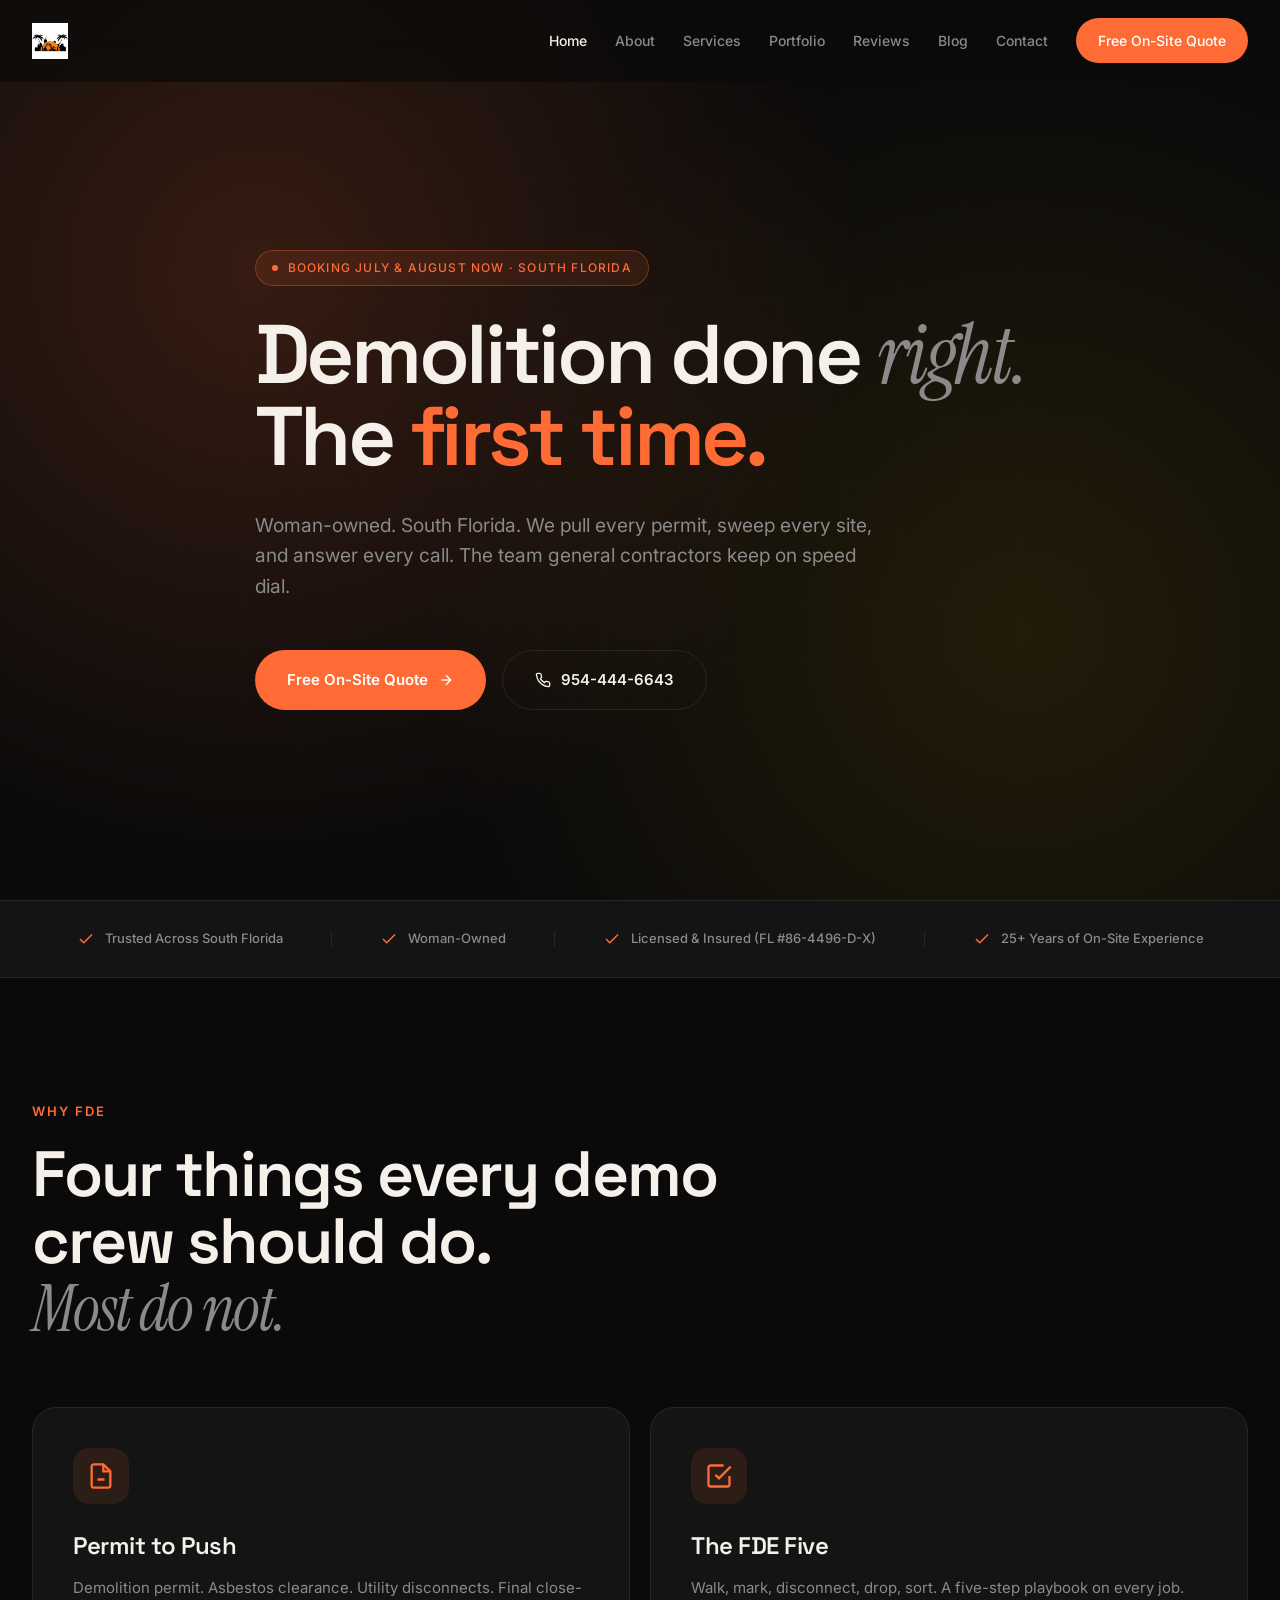
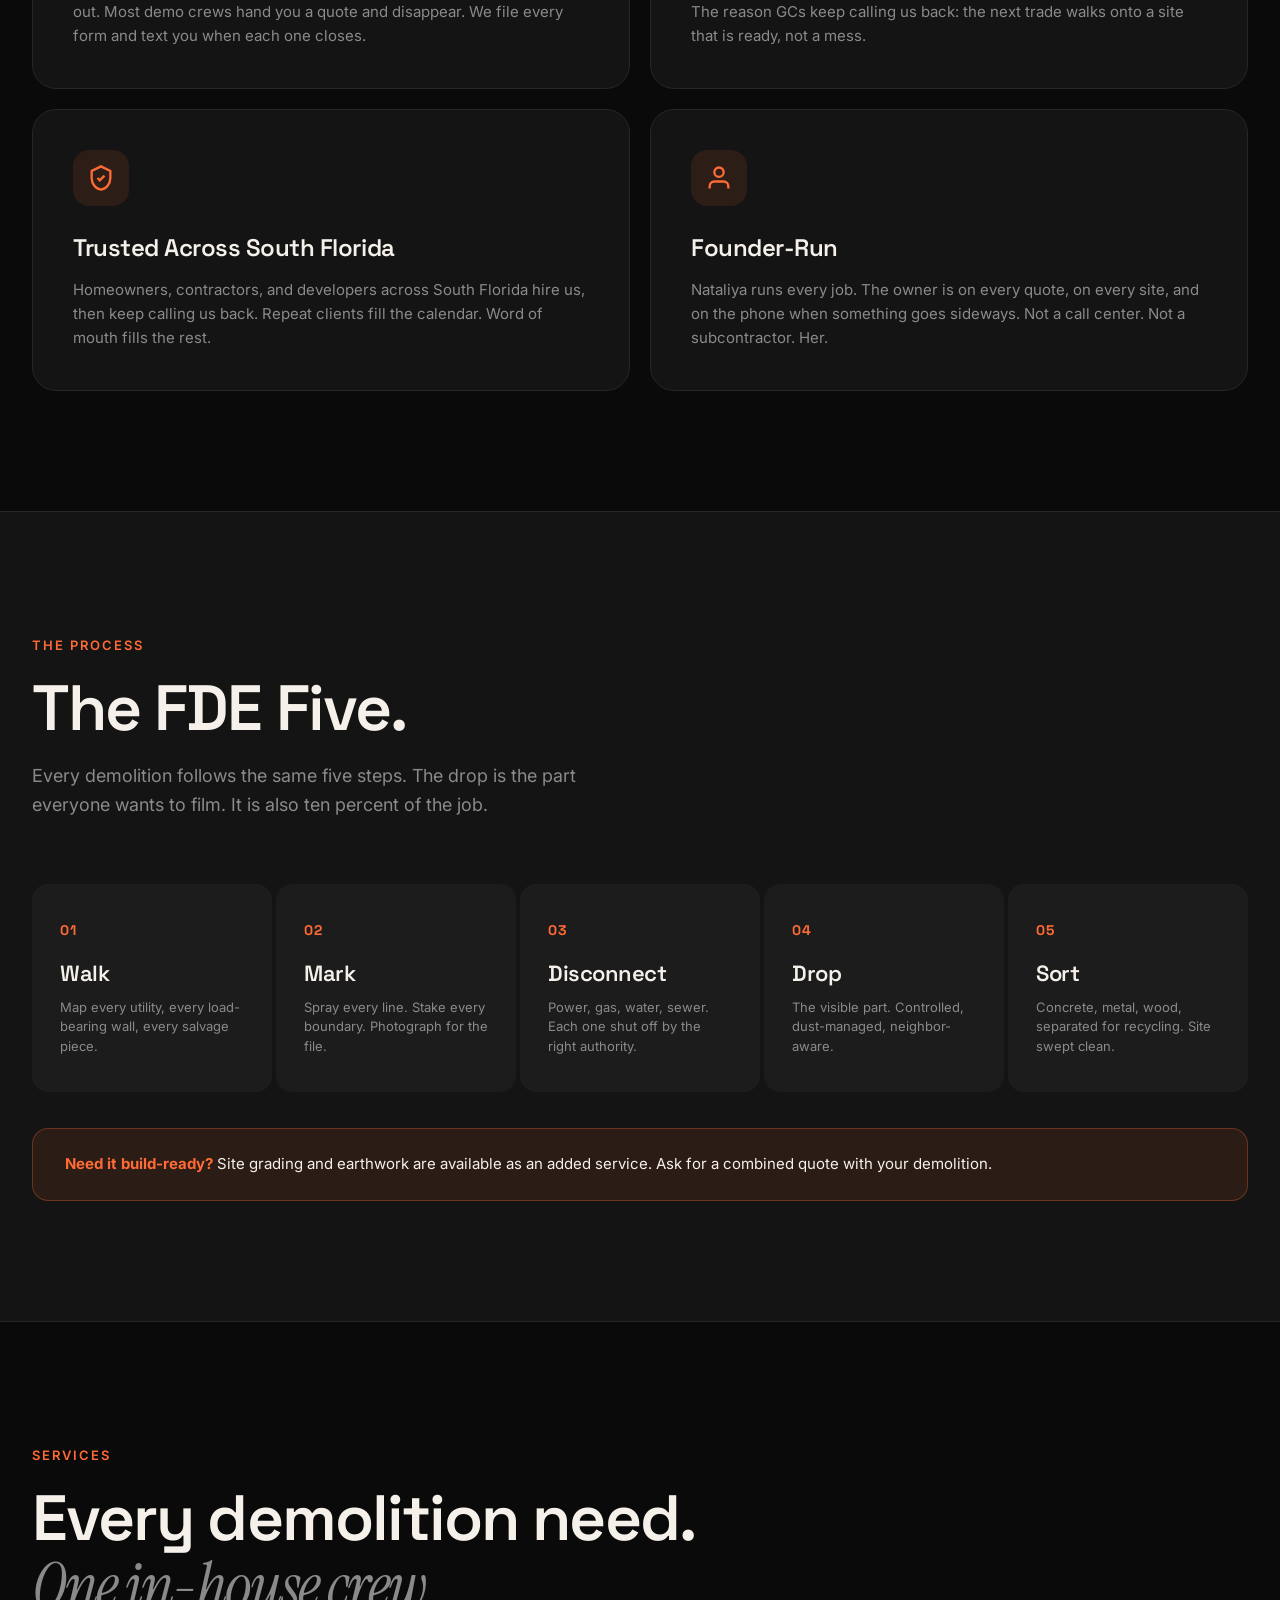
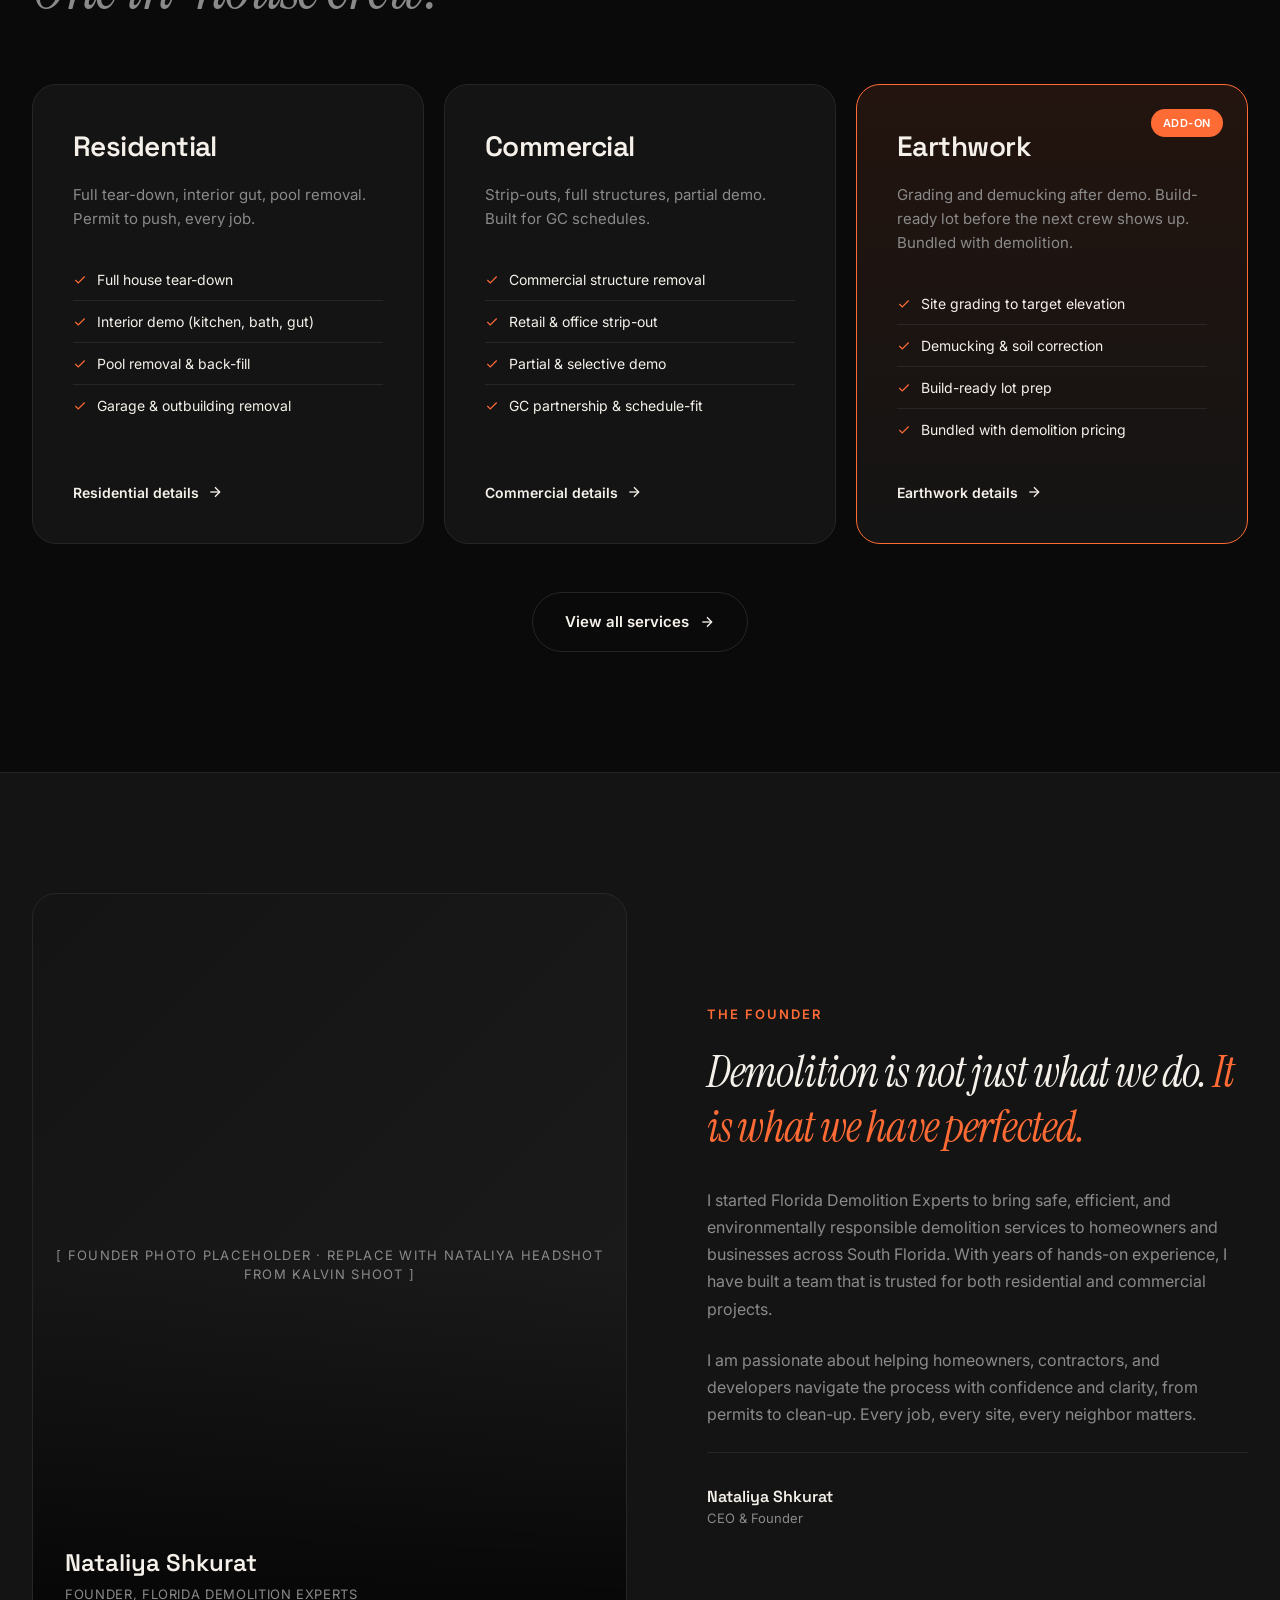
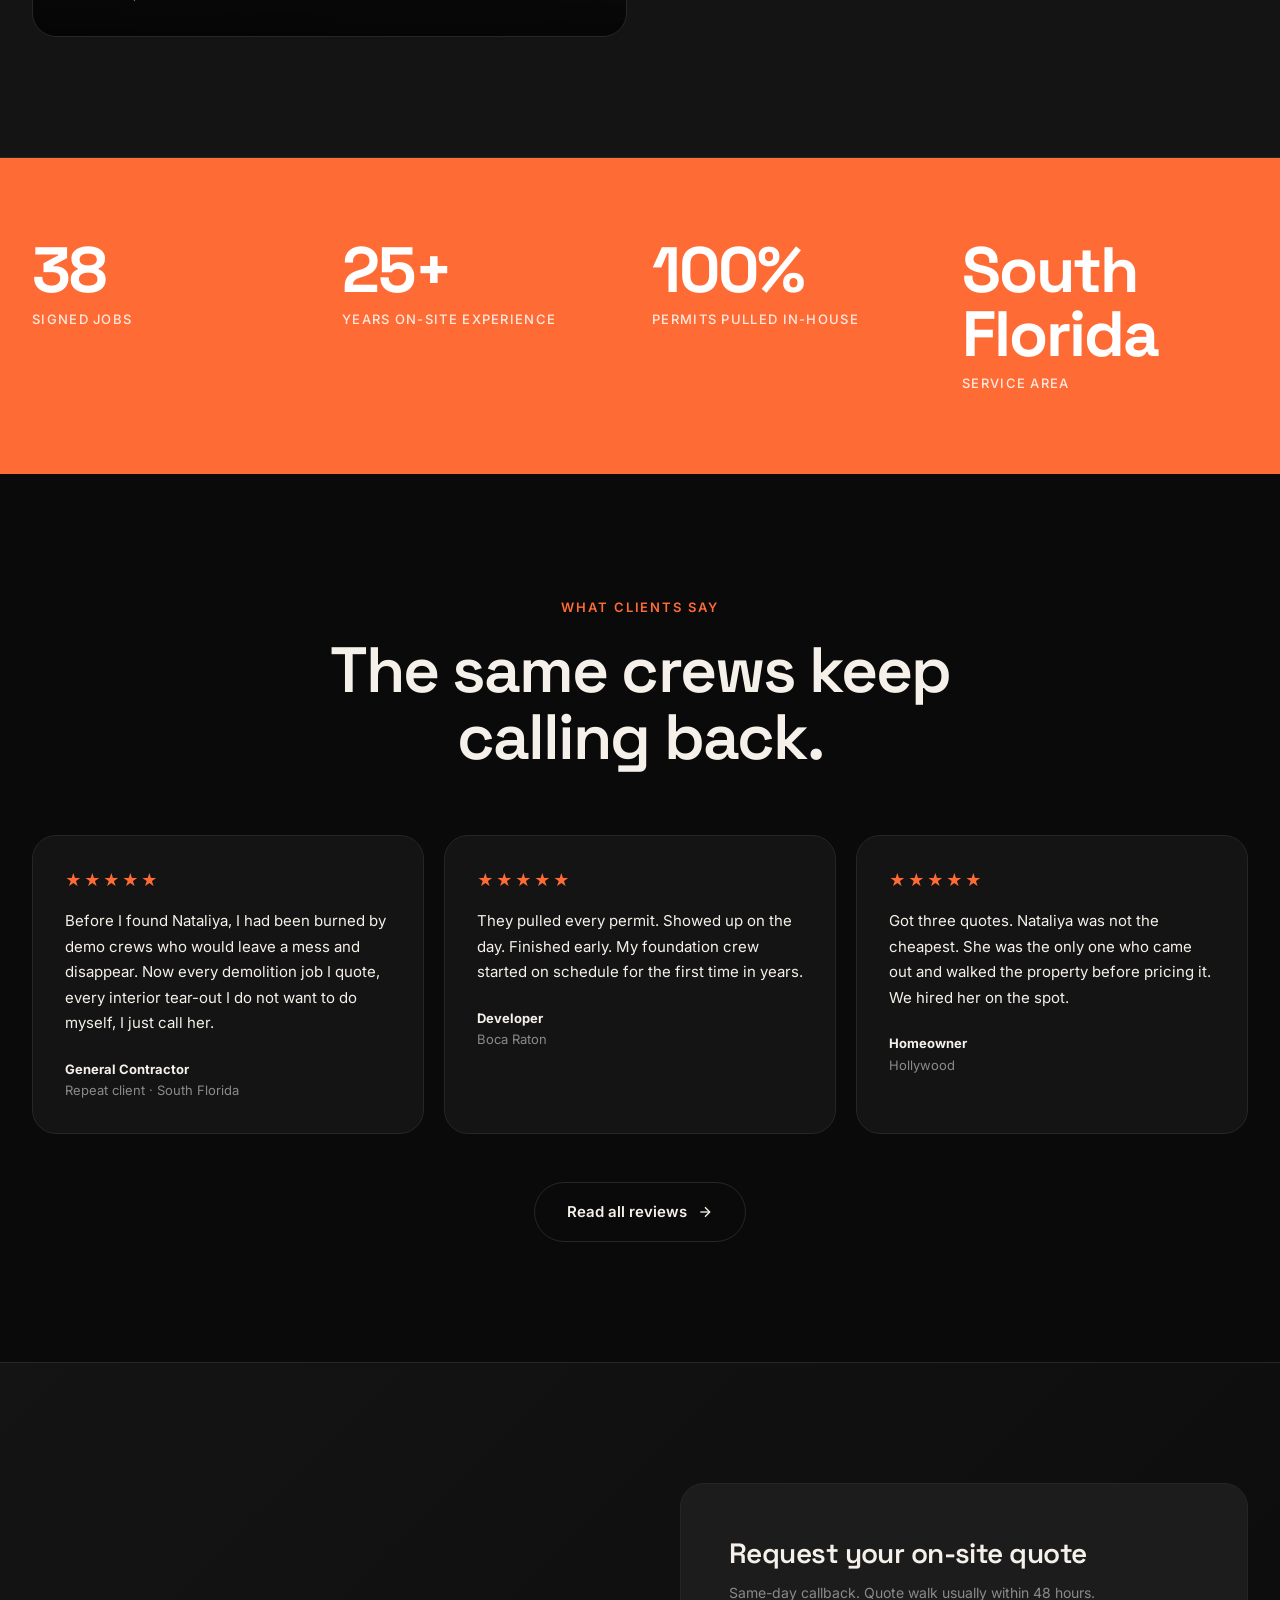
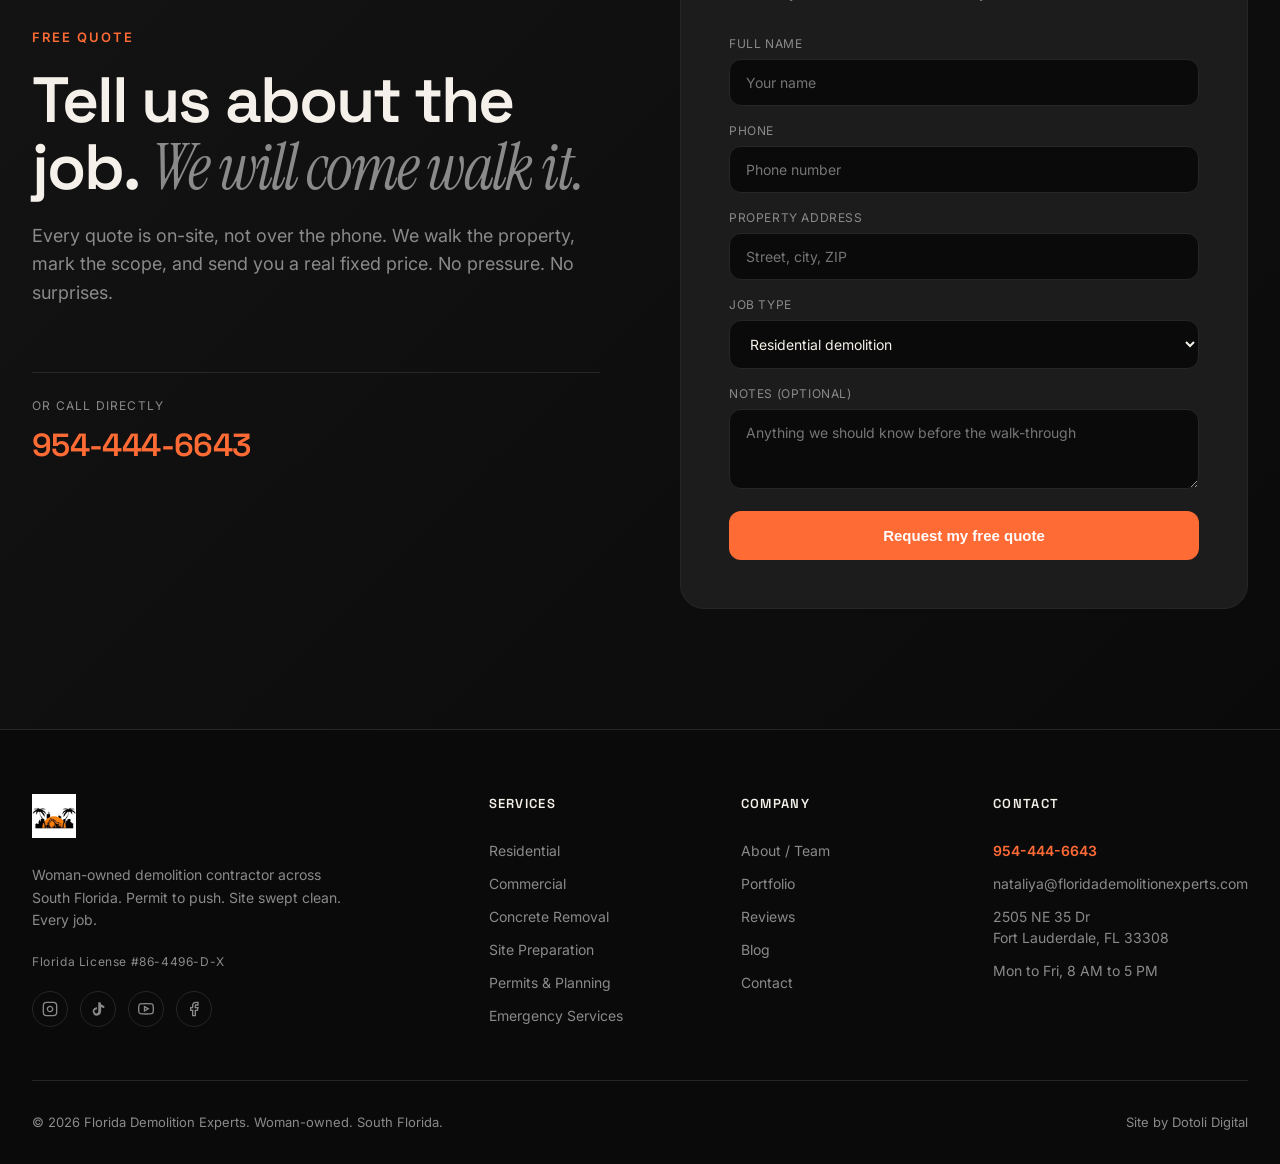
==== commit e4f1f219: "On-brand polish: simplified logo, authentic Nataliya bio, South Florida wording, more testimonials, " ====
--- a/index.html
+++ b/index.html
@@ -4,9 +4,9 @@
 <meta charset="UTF-8" />
 <meta name="viewport" content="width=device-width, initial-scale=1.0" />
 <title>Florida Demolition Experts | Woman-Owned Demolition Contractor in South Florida</title>
-<meta name="description" content="Woman-owned demolition contractor serving Boca Raton, Broward, and Palm Beach. We pull every permit, sweep every site. Free on-site quote: 954-444-6643." />
+<meta name="description" content="Woman-owned demolition contractor serving South Florida. We pull every permit, sweep every site. Free on-site quote: 954-444-6643." />
 <meta property="og:title" content="Florida Demolition Experts | Woman-Owned Demolition Contractor in South Florida" />
-<meta property="og:description" content="Woman-owned demolition contractor serving Boca Raton, Broward, and Palm Beach. We pull every permit, sweep every site. Free on-site quote: 954-444-6643." />
+<meta property="og:description" content="Woman-owned demolition contractor serving South Florida. We pull every permit, sweep every site. Free on-site quote: 954-444-6643." />
 <meta property="og:type" content="website" />
 <link rel="icon" type="image/png" href="/fde-logo.png" />
 
@@ -20,7 +20,6 @@
   <div class="container nav-inner">
     <a href="/" class="logo">
       <img src="/fde-logo.png" alt="Florida Demolition Experts" />
-      <span class="logo-text">FDE</span>
     </a>
     <button class="nav-toggle" aria-label="Menu" onclick="document.querySelector('.nav-links').classList.toggle('open')">
       <svg viewBox="0 0 24 24" fill="none" stroke="currentColor" stroke-width="2"><line x1="3" y1="6" x2="21" y2="6"/><line x1="3" y1="12" x2="21" y2="12"/><line x1="3" y1="18" x2="21" y2="18"/></svg>
@@ -46,13 +45,13 @@
 
 <div class="trust-bar">
   <div class="container trust-inner">
-    <div class="trust-item"><svg viewBox="0 0 24 24" fill="none" stroke="currentColor" stroke-width="2"><polyline points="20 6 9 17 4 12"/></svg>Page 1 on Google</div>
+    <div class="trust-item"><svg viewBox="0 0 24 24" fill="none" stroke="currentColor" stroke-width="2"><polyline points="20 6 9 17 4 12"/></svg>Trusted Across South Florida</div>
     <span class="trust-divider"></span>
     <div class="trust-item"><svg viewBox="0 0 24 24" fill="none" stroke="currentColor" stroke-width="2"><polyline points="20 6 9 17 4 12"/></svg>Woman-Owned</div>
     <span class="trust-divider"></span>
-    <div class="trust-item"><svg viewBox="0 0 24 24" fill="none" stroke="currentColor" stroke-width="2"><polyline points="20 6 9 17 4 12"/></svg>Licensed &amp; Insured</div>
+    <div class="trust-item"><svg viewBox="0 0 24 24" fill="none" stroke="currentColor" stroke-width="2"><polyline points="20 6 9 17 4 12"/></svg>Licensed &amp; Insured (FL #86-4496-D-X)</div>
     <span class="trust-divider"></span>
-    <div class="trust-item"><svg viewBox="0 0 24 24" fill="none" stroke="currentColor" stroke-width="2"><path d="M21 10c0 7-9 13-9 13s-9-6-9-13a9 9 0 0 1 18 0z"/><circle cx="12" cy="10" r="3"/></svg>Boca &middot; Broward &middot; Palm Beach</div>
+    <div class="trust-item"><svg viewBox="0 0 24 24" fill="none" stroke="currentColor" stroke-width="2"><polyline points="20 6 9 17 4 12"/></svg>25+ Years of On-Site Experience</div>
   </div>
 </div>
 
@@ -74,9 +73,9 @@
         <p>Walk, mark, disconnect, drop, sort. A five-step playbook on every job. The reason GCs keep calling us back: the next trade walks onto a site that is ready, not a mess.</p>
       </div>
       <div class="why-card reveal">
-        <div class="why-icon"><svg width="28" height="28" viewBox="0 0 24 24" fill="none" stroke="currentColor" stroke-width="2"><circle cx="11" cy="11" r="8"/><line x1="21" y1="21" x2="16.65" y2="16.65"/></svg></div>
-        <h3>Page 1 on Google</h3>
-        <p>When South Florida property owners search demolition contractor, they find us on the first page. That ranking is earned, not bought. It is also why the right kind of clients keep calling.</p>
+        <div class="why-icon"><svg width="28" height="28" viewBox="0 0 24 24" fill="none" stroke="currentColor" stroke-width="2"><path d="M12 2L4 6v6c0 5 3.5 9.5 8 10 4.5-0.5 8-5 8-10V6l-8-4z"/><polyline points="9 12 11 14 15 10"/></svg></div>
+        <h3>Trusted Across South Florida</h3>
+        <p>Homeowners, contractors, and developers across South Florida hire us, then keep calling us back. Repeat clients fill the calendar. Word of mouth fills the rest.</p>
       </div>
       <div class="why-card reveal">
         <div class="why-icon"><svg width="28" height="28" viewBox="0 0 24 24" fill="none" stroke="currentColor" stroke-width="2"><path d="M20 21v-2a4 4 0 0 0-4-4H8a4 4 0 0 0-4 4v2"/><circle cx="12" cy="7" r="4"/></svg></div>
@@ -102,7 +101,7 @@
       <div class="process-step reveal"><div class="step-number">05</div><h4>Sort</h4><p>Concrete, metal, wood, separated for recycling. Site swept clean.</p></div>
     </div>
     <div class="process-note reveal" style="margin-top: 36px;">
-      <strong>Need it build-ready?</strong> Site grading and earthwork to your target elevation is our paid upsell. Ask for a combined quote.
+      <strong>Need it build-ready?</strong> Site grading and earthwork are available as an added service. Ask for a combined quote with your demolition.
     </div>
   </div>
 </section>
@@ -137,9 +136,9 @@
         <a href="/commercial.html" class="service-cta">Commercial details <svg style="width:16px;height:16px;" viewBox="0 0 24 24" fill="none" stroke="currentColor" stroke-width="2"><line x1="5" y1="12" x2="19" y2="12"/><polyline points="12 5 19 12 12 19"/></svg></a>
       </div>
       <div class="service-card featured reveal">
-        <span class="service-tag">Premium</span>
+        <span class="service-tag">Add-On</span>
         <h3>Earthwork</h3>
-        <p>Grading and demucking after demo. Doubles the value of your lot before the next crew shows up.</p>
+        <p>Grading and demucking after demo. Build-ready lot before the next crew shows up. Bundled with demolition.</p>
         <ul class="service-list">
           <li><svg viewBox="0 0 24 24" fill="none" stroke="currentColor" stroke-width="2"><polyline points="20 6 9 17 4 12"/></svg>Site grading to target elevation</li>
           <li><svg viewBox="0 0 24 24" fill="none" stroke="currentColor" stroke-width="2"><polyline points="20 6 9 17 4 12"/></svg>Demucking &amp; soil correction</li>
@@ -168,11 +167,11 @@
       </div>
       <div class="reveal">
         <span class="section-eyebrow">The Founder</span>
-        <p class="founder-quote">I am <span class="highlight">not the cheapest</span> demolition company in Florida.<br>I am the one you call when you want it done right the first time.</p>
-        <p class="founder-bio">Two years ago I was running this company off a single truck and a flip phone. Today, FDE comes up on page one of Google for the demolition searches that matter in South Florida, and I am pricing in a second excavator and an earthwork crew I never thought I could afford this fast.</p>
-        <p class="founder-bio">What changed is not the work. The work was always good. What changed is the systems behind it. Every permit pulled. Every site swept. Every call answered. That is why the same builders keep coming back.</p>
+        <p class="founder-quote">Demolition is not just what we do. <span class="highlight">It is what we have perfected.</span></p>
+        <p class="founder-bio">I started Florida Demolition Experts to bring safe, efficient, and environmentally responsible demolition services to homeowners and businesses across South Florida. With years of hands-on experience, I have built a team that is trusted for both residential and commercial projects.</p>
+        <p class="founder-bio">I am passionate about helping homeowners, contractors, and developers navigate the process with confidence and clarity, from permits to clean-up. Every job, every site, every neighbor matters.</p>
         <div class="founder-signature">
-          <div><div class="sig-name">Nataliya Shkurat</div><div class="sig-title">Founder &amp; Owner</div></div>
+          <div><div class="sig-name">Nataliya Shkurat</div><div class="sig-title">CEO &amp; Founder</div></div>
         </div>
       </div>
     </div>
@@ -183,18 +182,38 @@
   <div class="container">
     <div class="stats-grid">
       <div class="stat reveal"><div class="stat-number">38</div><div class="stat-label">Signed jobs</div></div>
-      <div class="stat reveal"><div class="stat-number">Page 1</div><div class="stat-label">Google rankings</div></div>
-      <div class="stat reveal"><div class="stat-number">2 yrs</div><div class="stat-label">Building FDE</div></div>
-      <div class="stat reveal"><div class="stat-number">3 counties</div><div class="stat-label">Boca, Broward, Palm Beach</div></div>
+      <div class="stat reveal"><div class="stat-number">25+</div><div class="stat-label">Years on-site experience</div></div>
+      <div class="stat reveal"><div class="stat-number">100%</div><div class="stat-label">Permits pulled in-house</div></div>
+      <div class="stat reveal"><div class="stat-number">South Florida</div><div class="stat-label">Service area</div></div>
     </div>
   </div>
 </div>
 
 <section>
   <div class="container">
-    <div class="testimonial reveal">
-      <p class="testimonial-quote">Before I found Nataliya, I had been burned by demo crews who would leave a mess and disappear. Now every demolition job I quote, every interior tear-out I do not want to do myself, I just call her. That is it.</p>
-      <div class="testimonial-attribution"><strong>General Contractor</strong>Repeat client &middot; South Florida</div>
+    <div class="reveal" style="text-align: center; max-width: 700px; margin: 0 auto 64px;">
+      <span class="section-eyebrow">What clients say</span>
+      <h2 class="section-title" style="margin: 0 auto;">The same crews keep calling back.</h2>
+    </div>
+    <div class="testimonial-grid">
+      <div class="testimonial-card reveal">
+        <div class="stars">&starf;&starf;&starf;&starf;&starf;</div>
+        <p class="quote">Before I found Nataliya, I had been burned by demo crews who would leave a mess and disappear. Now every demolition job I quote, every interior tear-out I do not want to do myself, I just call her.</p>
+        <div class="author"><strong>General Contractor</strong>Repeat client &middot; South Florida</div>
+      </div>
+      <div class="testimonial-card reveal">
+        <div class="stars">&starf;&starf;&starf;&starf;&starf;</div>
+        <p class="quote">They pulled every permit. Showed up on the day. Finished early. My foundation crew started on schedule for the first time in years.</p>
+        <div class="author"><strong>Developer</strong>Boca Raton</div>
+      </div>
+      <div class="testimonial-card reveal">
+        <div class="stars">&starf;&starf;&starf;&starf;&starf;</div>
+        <p class="quote">Got three quotes. Nataliya was not the cheapest. She was the only one who came out and walked the property before pricing it. We hired her on the spot.</p>
+        <div class="author"><strong>Homeowner</strong>Hollywood</div>
+      </div>
+    </div>
+    <div style="text-align: center; margin-top: 48px;">
+      <a href="/reviews.html" class="btn-secondary">Read all reviews <svg style="width:16px;height:16px;" viewBox="0 0 24 24" fill="none" stroke="currentColor" stroke-width="2"><line x1="5" y1="12" x2="19" y2="12"/><polyline points="12 5 19 12 12 19"/></svg></a>
     </div>
   </div>
 </section>
@@ -243,7 +262,7 @@
     <div class="footer-grid">
       <div class="footer-brand">
         <img src="/fde-logo.png" alt="Florida Demolition Experts" />
-        <p>Woman-owned demolition contractor serving Boca Raton, Broward, and Palm Beach. Permit to push. Site swept clean. Every job.</p>
+        <p>Woman-owned demolition contractor across South Florida. Permit to push. Site swept clean. Every job.</p>
         <p class="license">Florida License #86-4496-D-X</p>
         <div class="social-links">
           <a href="https://www.instagram.com/floridademolitionexperts/" target="_blank" rel="noopener" aria-label="Instagram"><svg viewBox="0 0 24 24" fill="none" stroke="currentColor" stroke-width="2"><rect x="2" y="2" width="20" height="20" rx="5"/><path d="M16 11.37A4 4 0 1 1 12.63 8 4 4 0 0 1 16 11.37z"/><line x1="17.5" y1="6.5" x2="17.51" y2="6.5"/></svg></a>
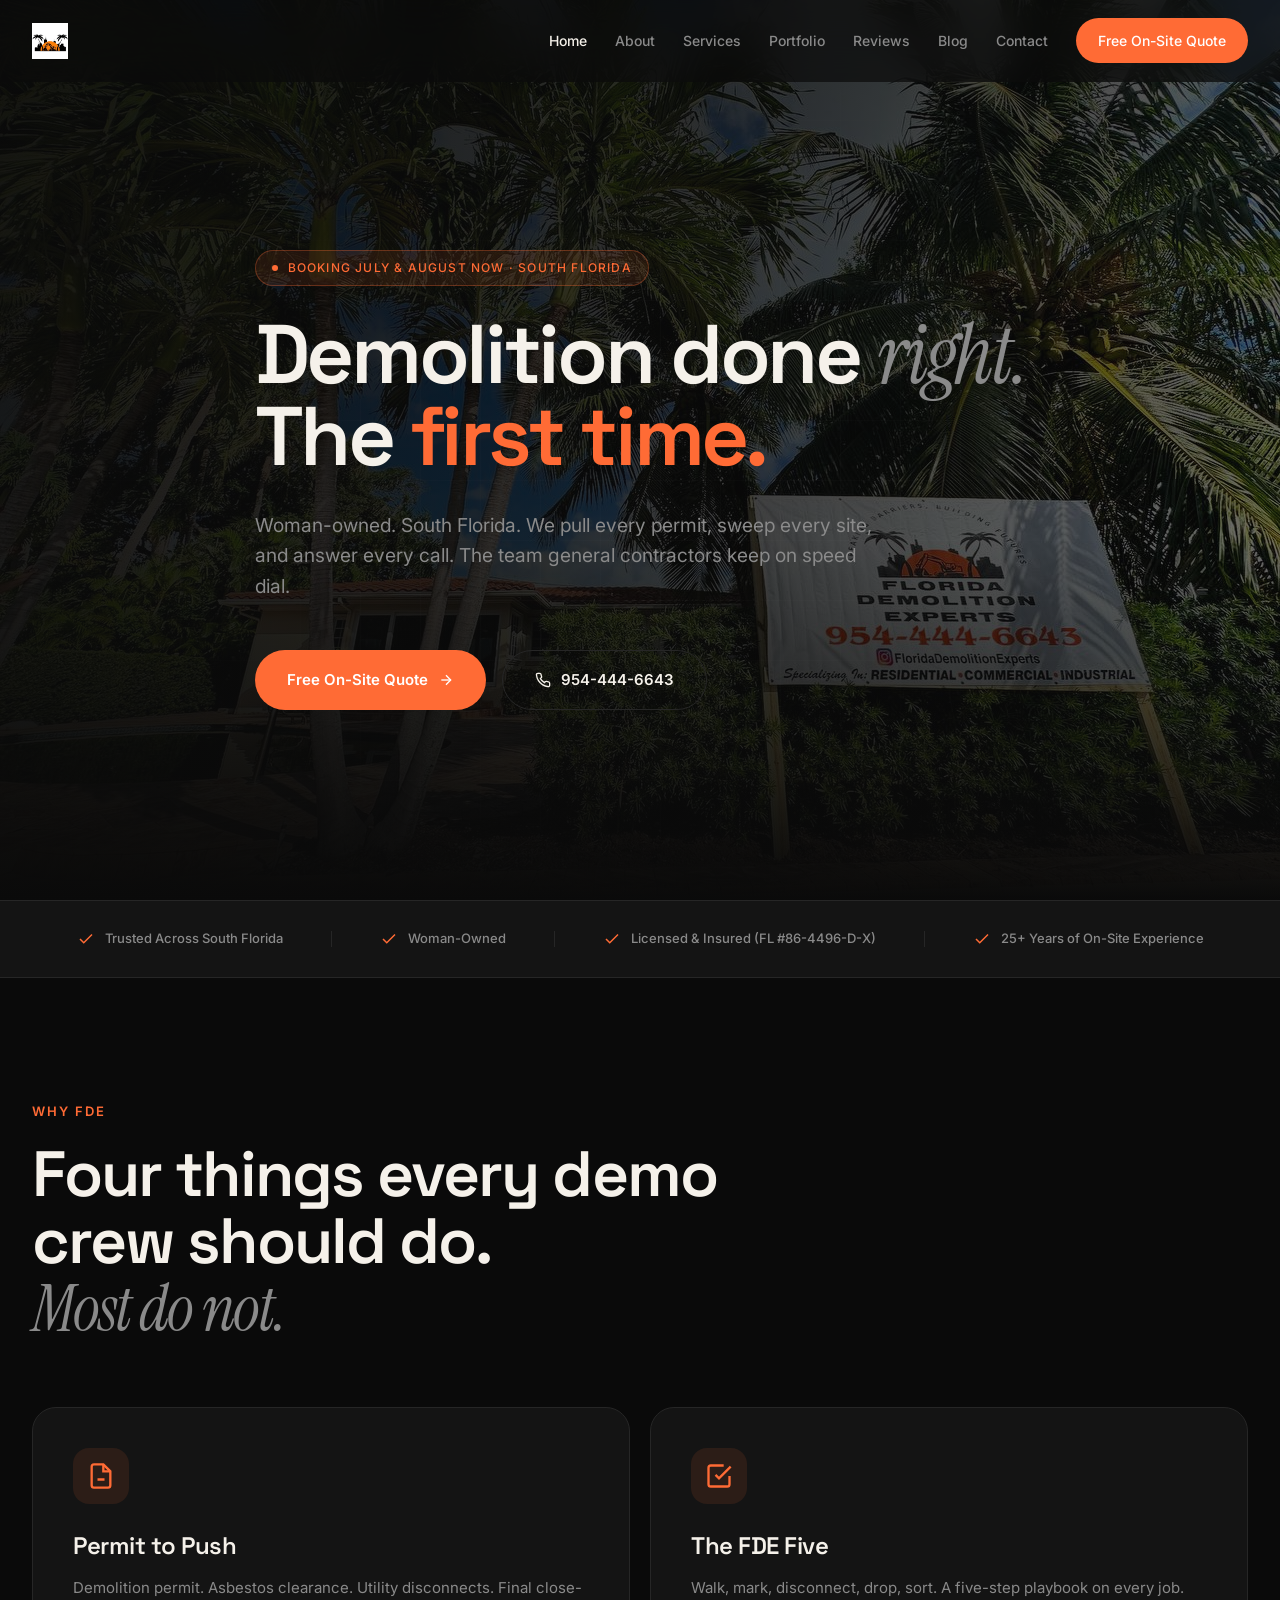
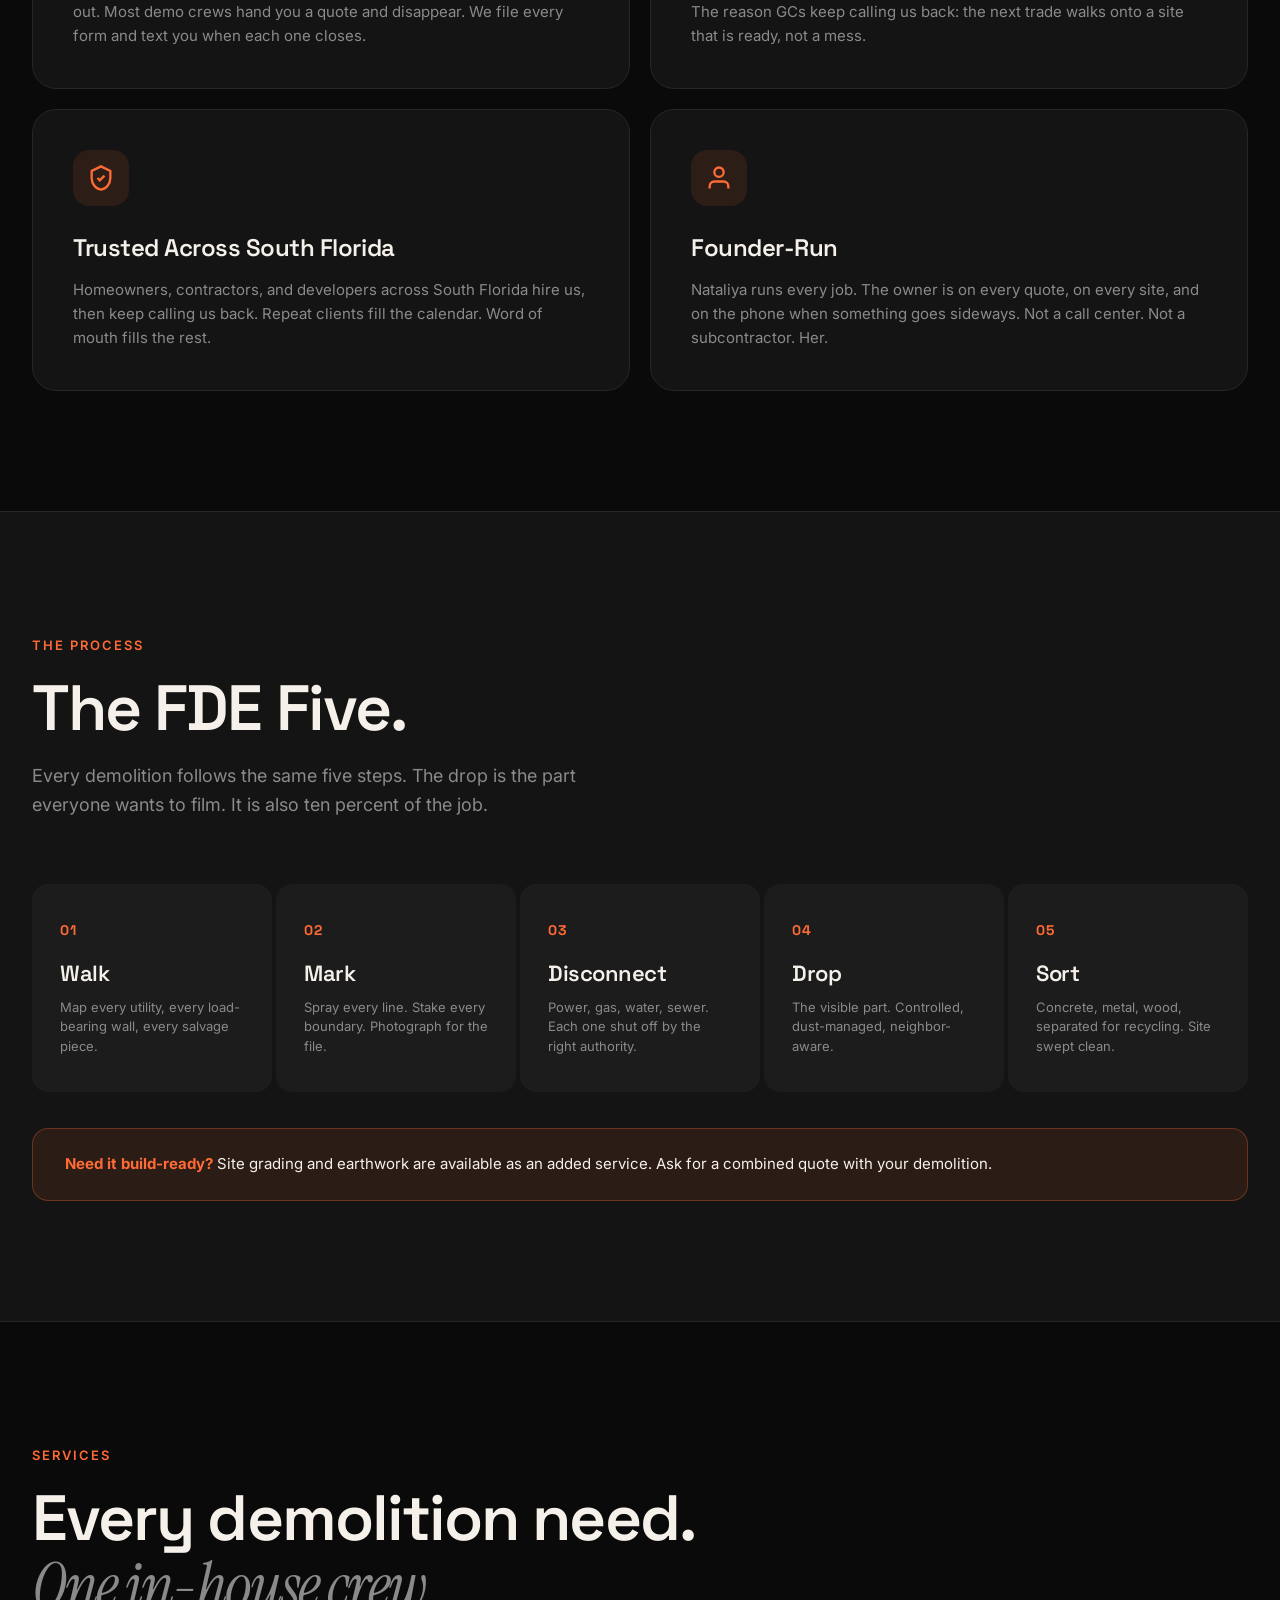
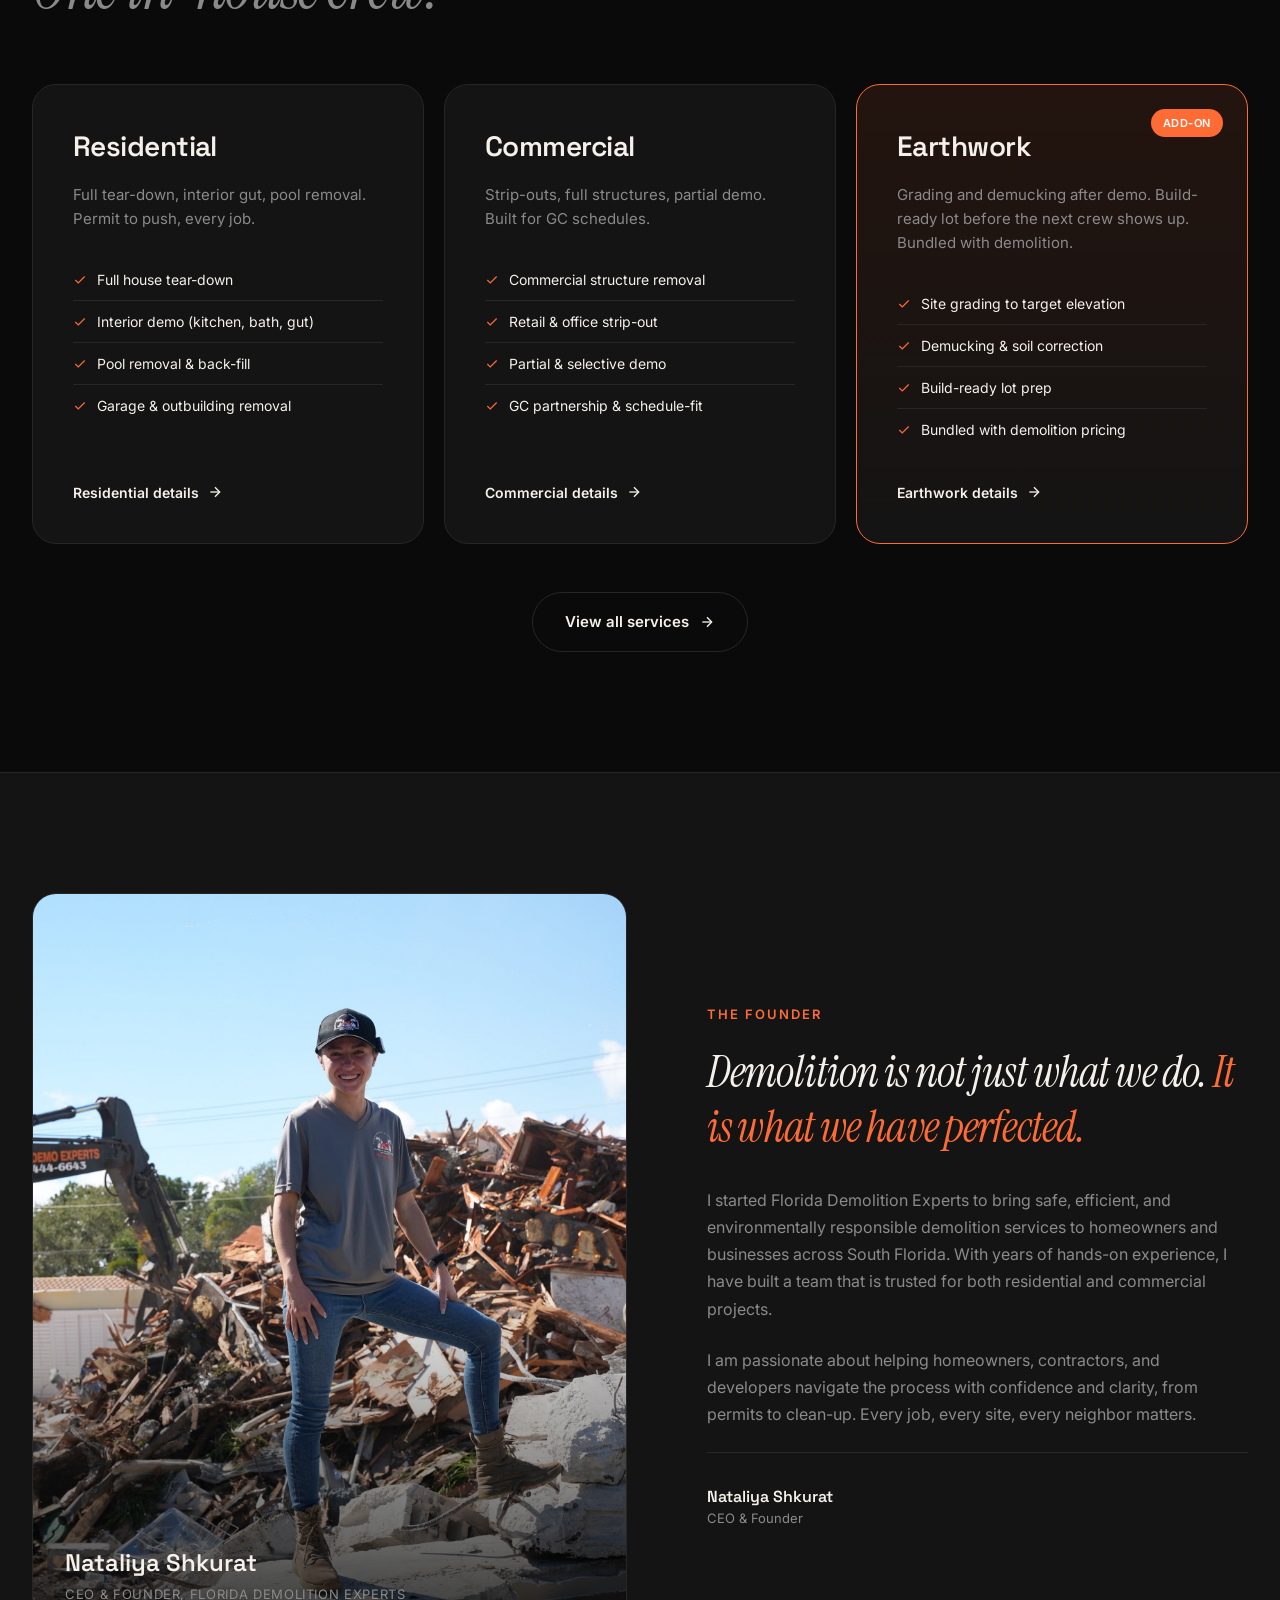
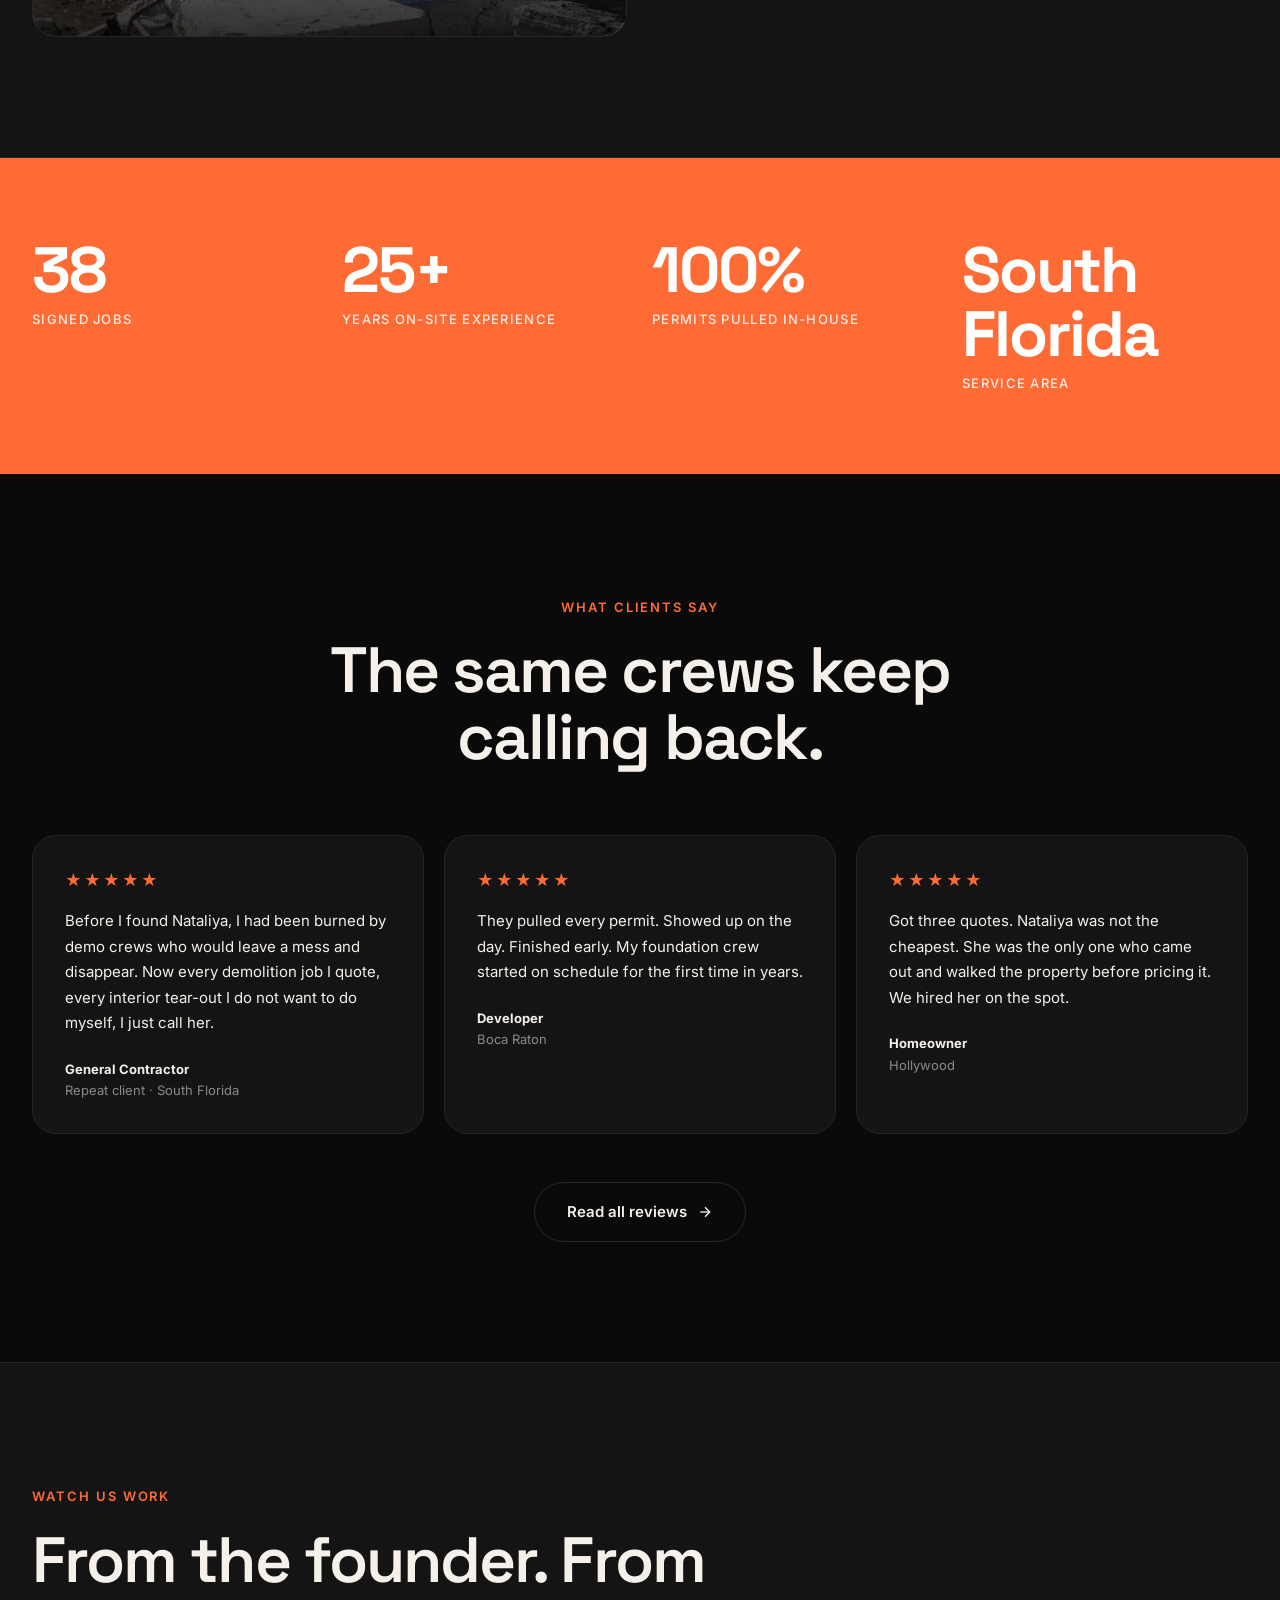
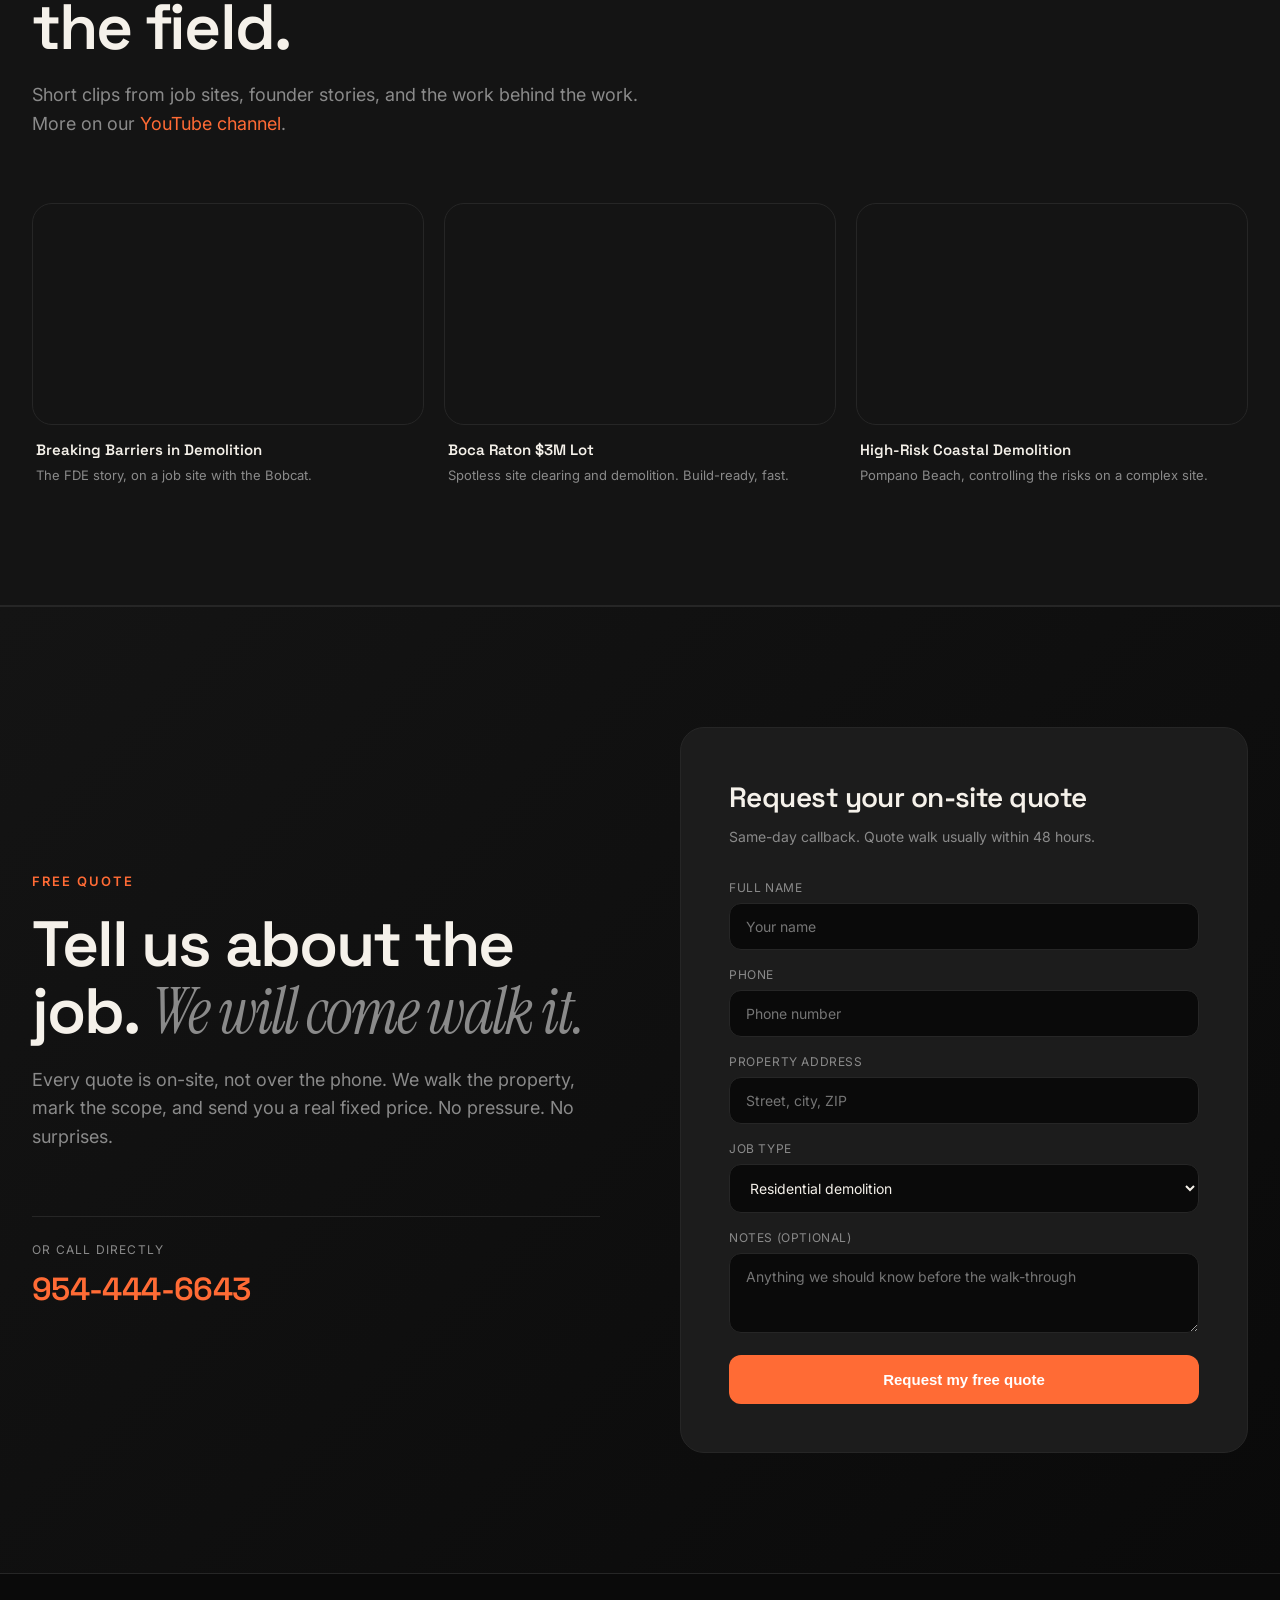
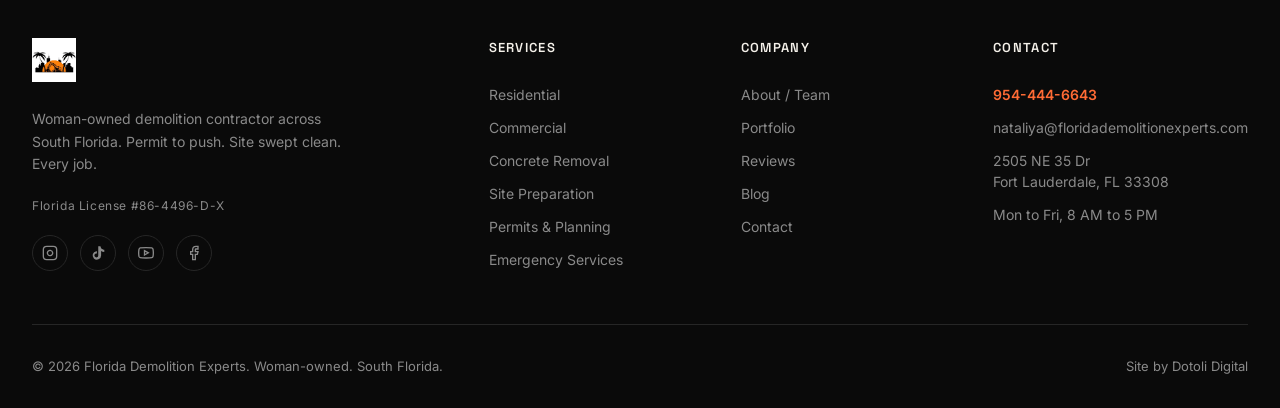
==== commit 0843f4d1: "Add real FDE photography (17 job-site photos + founder headshot) and 4 YouTube video embeds (Watch U" ====
--- a/index.html
+++ b/index.html
@@ -30,7 +30,7 @@
     </div>
   </div>
 </nav>
-<section class="hero hero-tall">
+<section class="hero hero-tall with-bg-image" style="background-image: url('/img/job-636.jpg');">
   <div class="hero-grid"></div>
   <div class="container hero-content">
     <div class="hero-eyebrow"><span class="dot"></span>Booking July &amp; August now &middot; South Florida</div>
@@ -157,12 +157,12 @@
 <section id="founder" style="background: var(--surface); border-top: 1px solid var(--line); border-bottom: 1px solid var(--line);">
   <div class="container">
     <div class="founder-grid">
-      <div class="founder-image reveal">
-        <div class="placeholder-text">[ Founder photo placeholder &middot; replace with Nataliya headshot from Kalvin shoot ]</div>
+      <div class="founder-image has-image reveal">
+        <img src="/img/founder-1.jpg" alt="Nataliya Shkurat, CEO and Founder of Florida Demolition Experts" loading="lazy" />
         <div class="founder-image-overlay"></div>
         <div class="founder-image-text">
           <div class="name">Nataliya Shkurat</div>
-          <div class="role">Founder, Florida Demolition Experts</div>
+          <div class="role">CEO &amp; Founder, Florida Demolition Experts</div>
         </div>
       </div>
       <div class="reveal">
@@ -214,6 +214,30 @@
     </div>
     <div style="text-align: center; margin-top: 48px;">
       <a href="/reviews.html" class="btn-secondary">Read all reviews <svg style="width:16px;height:16px;" viewBox="0 0 24 24" fill="none" stroke="currentColor" stroke-width="2"><line x1="5" y1="12" x2="19" y2="12"/><polyline points="12 5 19 12 12 19"/></svg></a>
+    </div>
+  </div>
+</section>
+
+<section class="process-section">
+  <div class="container">
+    <div class="reveal" style="max-width: 700px;">
+      <span class="section-eyebrow">Watch Us Work</span>
+      <h2 class="section-title">From the founder. From the field.</h2>
+      <p class="section-sub">Short clips from job sites, founder stories, and the work behind the work. More on our <a href="https://www.youtube.com/@FloridaDemolitionExperts" target="_blank" rel="noopener" style="color: var(--accent);">YouTube channel</a>.</p>
+    </div>
+    <div class="video-grid" style="margin-top: 32px;">
+      <div class="reveal">
+        <div class="video-wrap"><iframe src="https://www.youtube.com/embed/m-woYWDrTV0" title="Breaking Barriers in Demolition" allow="accelerometer; autoplay; clipboard-write; encrypted-media; gyroscope; picture-in-picture" allowfullscreen loading="lazy"></iframe></div>
+        <div class="video-caption"><strong>Breaking Barriers in Demolition</strong>The FDE story, on a job site with the Bobcat.</div>
+      </div>
+      <div class="reveal">
+        <div class="video-wrap"><iframe src="https://www.youtube.com/embed/GXYjAFcLiIU" title="Boca Raton 3M Lot Site Clearing" allow="accelerometer; autoplay; clipboard-write; encrypted-media; gyroscope; picture-in-picture" allowfullscreen loading="lazy"></iframe></div>
+        <div class="video-caption"><strong>Boca Raton $3M Lot</strong>Spotless site clearing and demolition. Build-ready, fast.</div>
+      </div>
+      <div class="reveal">
+        <div class="video-wrap"><iframe src="https://www.youtube.com/embed/MwSUcIBOuqo" title="High-Risk Coastal Demolition in Pompano Beach" allow="accelerometer; autoplay; clipboard-write; encrypted-media; gyroscope; picture-in-picture" allowfullscreen loading="lazy"></iframe></div>
+        <div class="video-caption"><strong>High-Risk Coastal Demolition</strong>Pompano Beach, controlling the risks on a complex site.</div>
+      </div>
     </div>
   </div>
 </section>
--- a/styles.css
+++ b/styles.css
@@ -89,6 +89,28 @@
     linear-gradient(180deg, transparent 40%, var(--bg) 100%);
   z-index: 0;
 }
+.hero.with-bg-image { background-size: cover; background-position: center; }
+.hero.with-bg-image::before {
+  background:
+    linear-gradient(110deg, rgba(10, 10, 10, 0.96) 0%, rgba(10, 10, 10, 0.85) 45%, rgba(10, 10, 10, 0.55) 100%),
+    linear-gradient(180deg, transparent 60%, var(--bg) 100%);
+}
+
+/* ============= VIDEO EMBED ============= */
+.video-grid { display: grid; grid-template-columns: repeat(3, 1fr); gap: 20px; }
+@media (max-width: 900px) { .video-grid { grid-template-columns: 1fr; } }
+.video-wrap { position: relative; padding-bottom: 56.25%; height: 0; overflow: hidden; border-radius: 20px; background: var(--surface); border: 1px solid var(--line); }
+.video-wrap iframe { position: absolute; top: 0; left: 0; width: 100%; height: 100%; border: 0; }
+.video-caption { color: var(--muted); font-size: 13px; padding: 14px 4px 0; line-height: 1.5; }
+.video-caption strong { color: var(--text); display: block; font-family: 'Space Grotesk'; font-size: 15px; font-weight: 600; margin-bottom: 4px; }
+
+/* ============= IMAGE TREATMENT ============= */
+.portfolio-thumb.has-image { background: none; padding: 0; }
+.portfolio-thumb.has-image img { width: 100%; height: 100%; object-fit: cover; display: block; }
+.image-block.has-image { background: none; padding: 0; overflow: hidden; }
+.image-block.has-image img { width: 100%; height: 100%; object-fit: cover; display: block; }
+.founder-image.has-image { background: none; }
+.founder-image.has-image img { width: 100%; height: 100%; object-fit: cover; display: block; position: relative; z-index: 0; }
 .hero-grid {
   position: absolute; inset: 0; z-index: 0; opacity: 0.4;
   background-image:
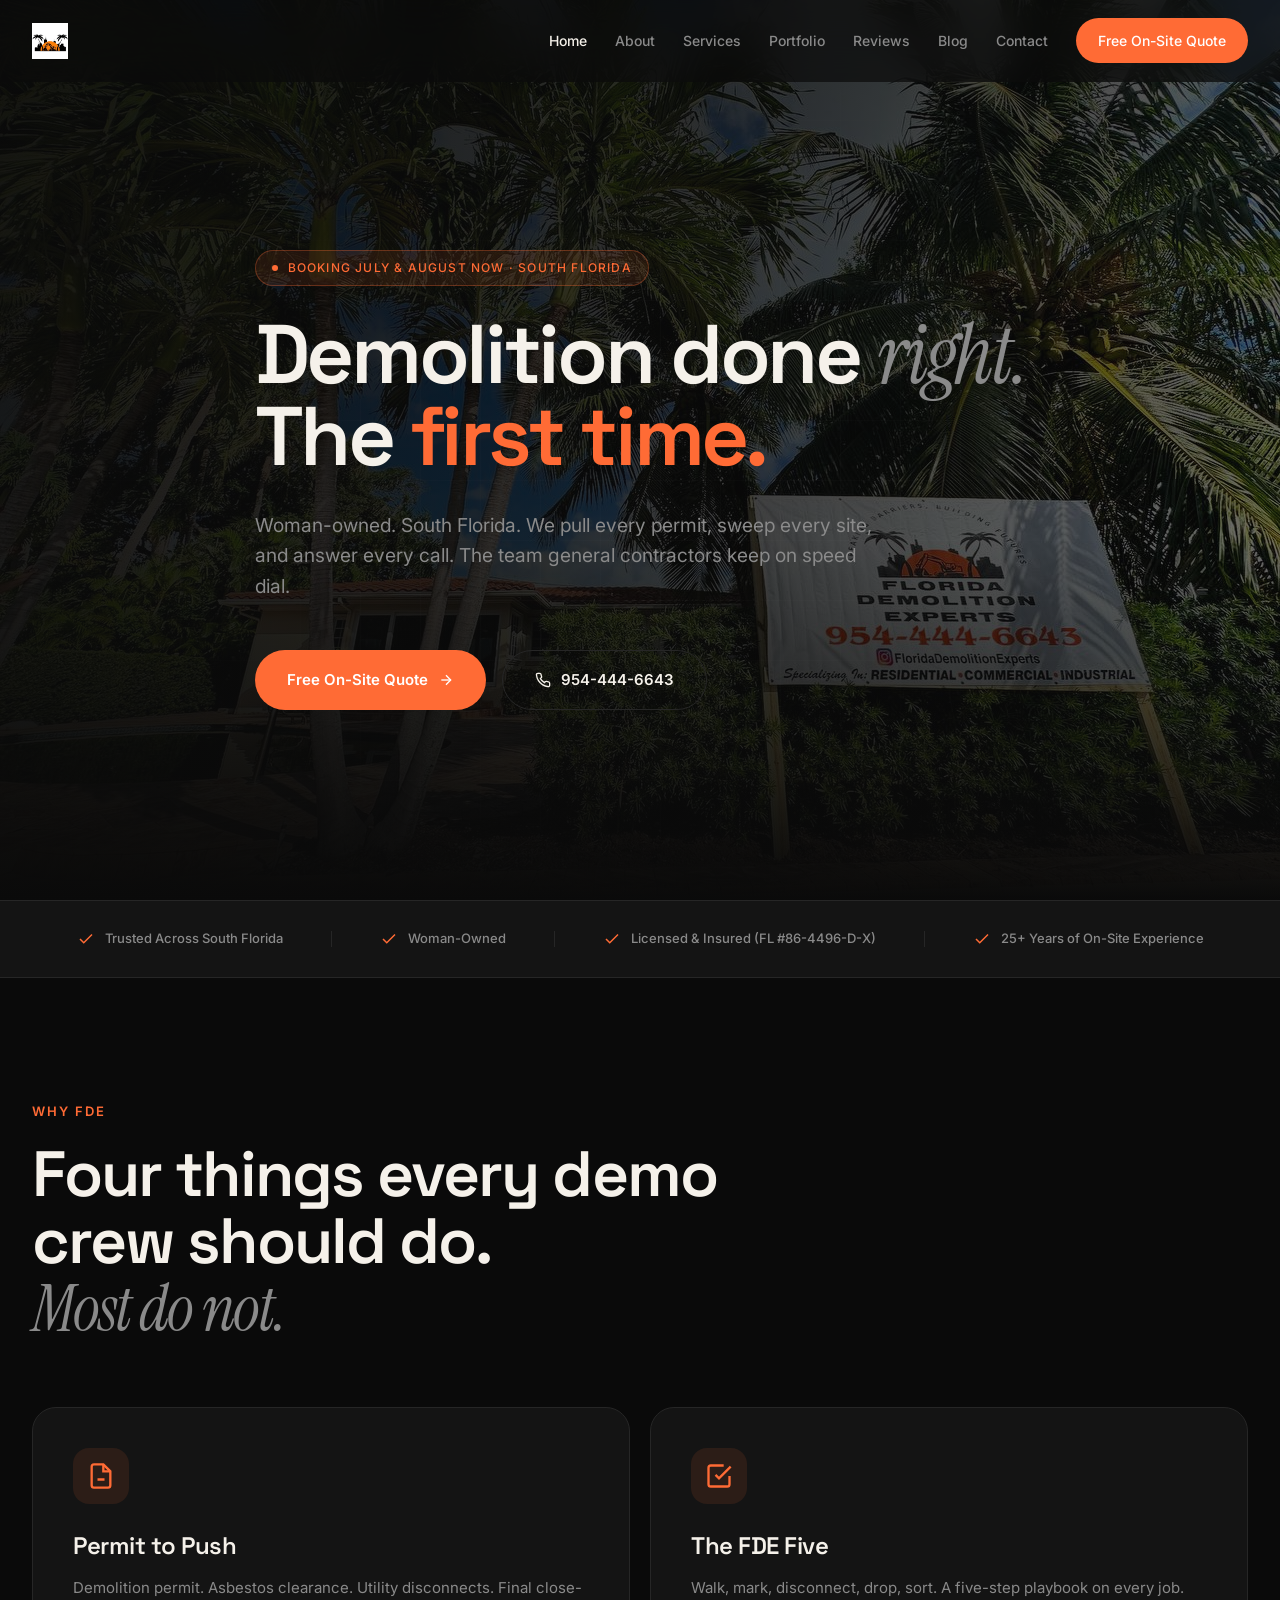
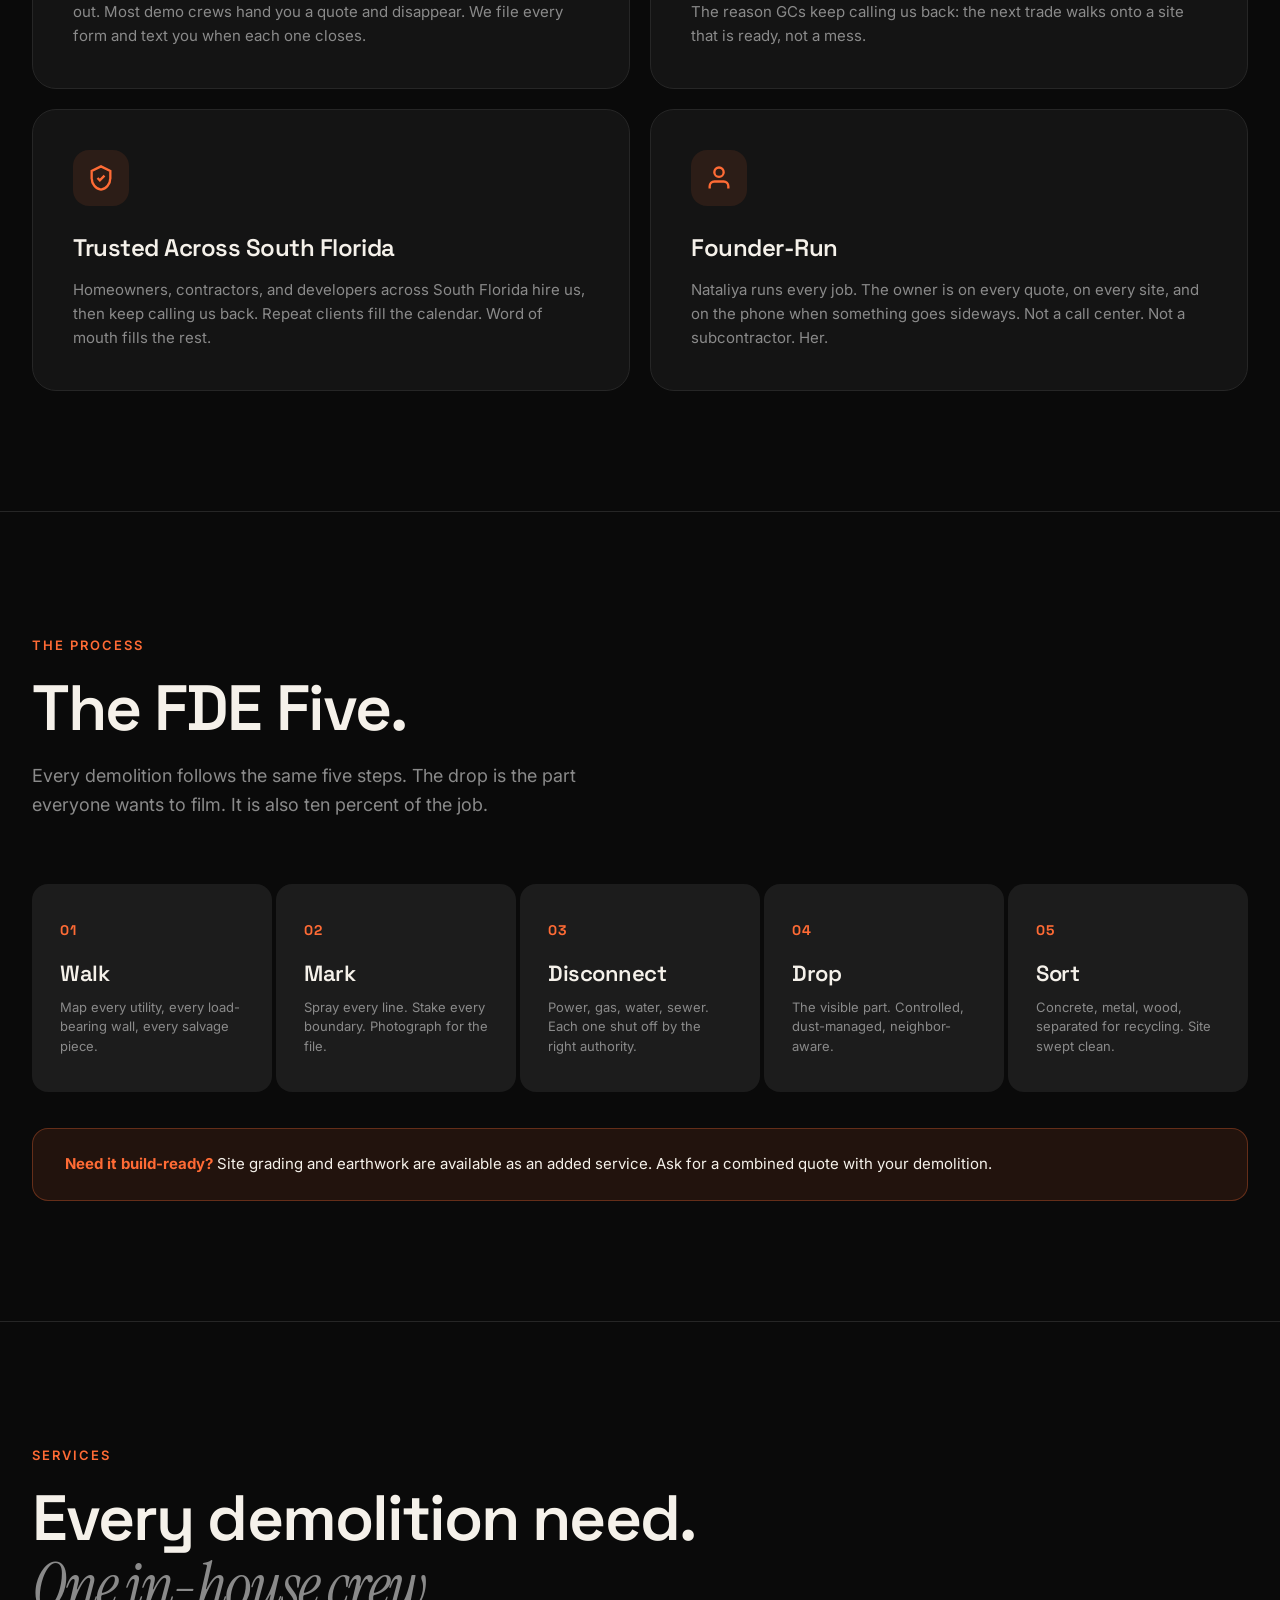
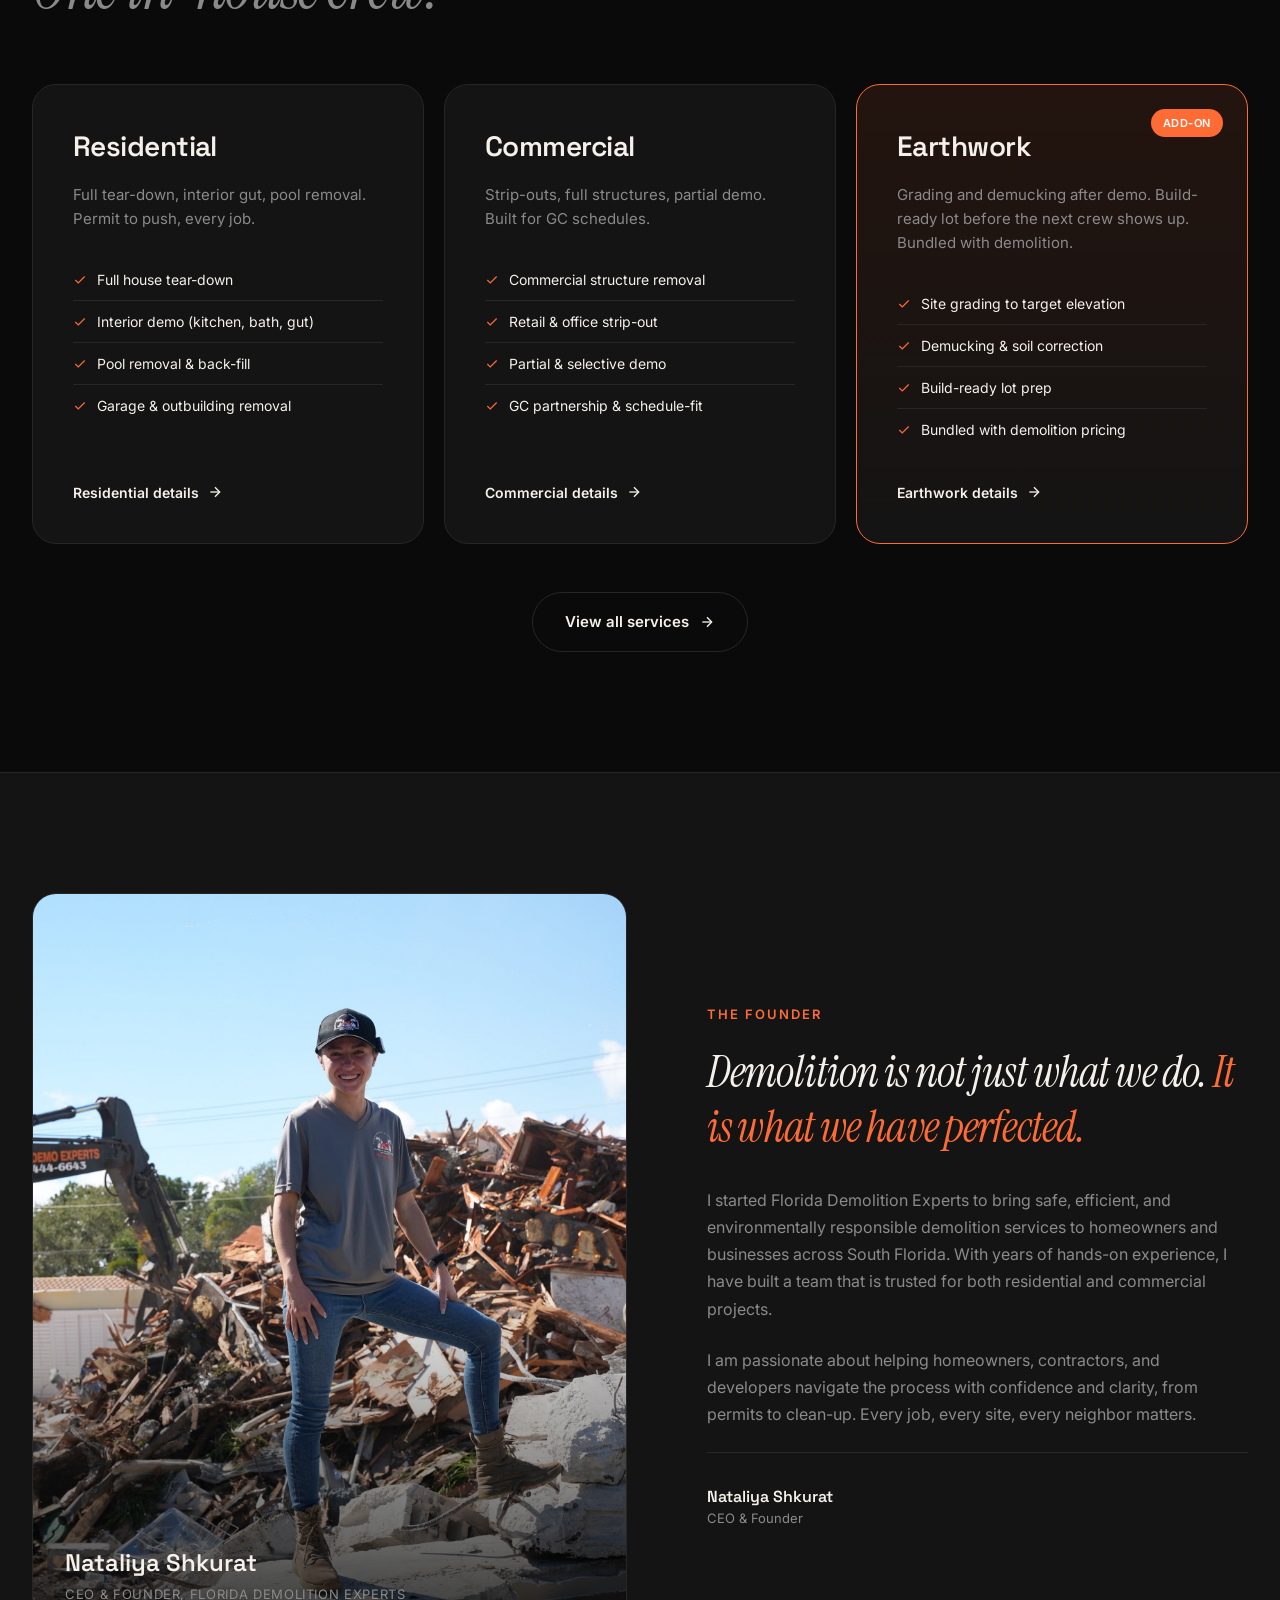
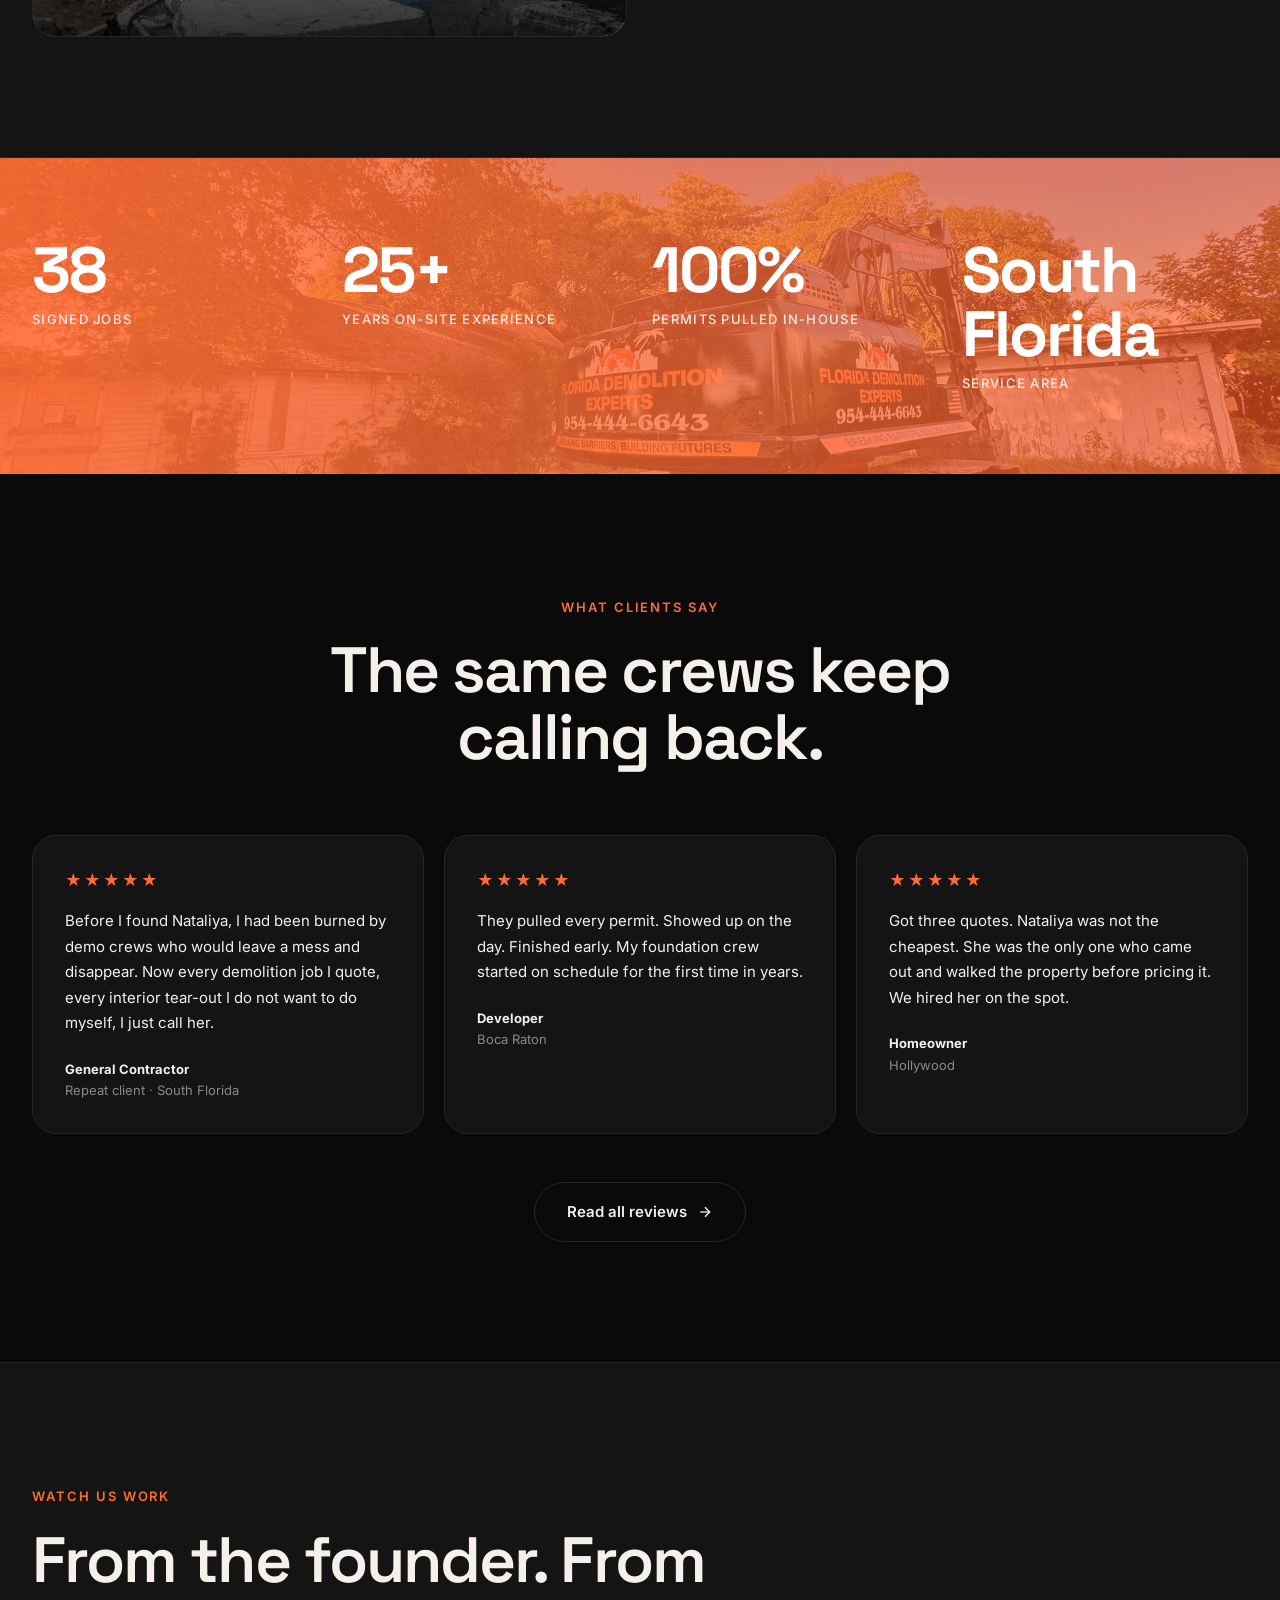
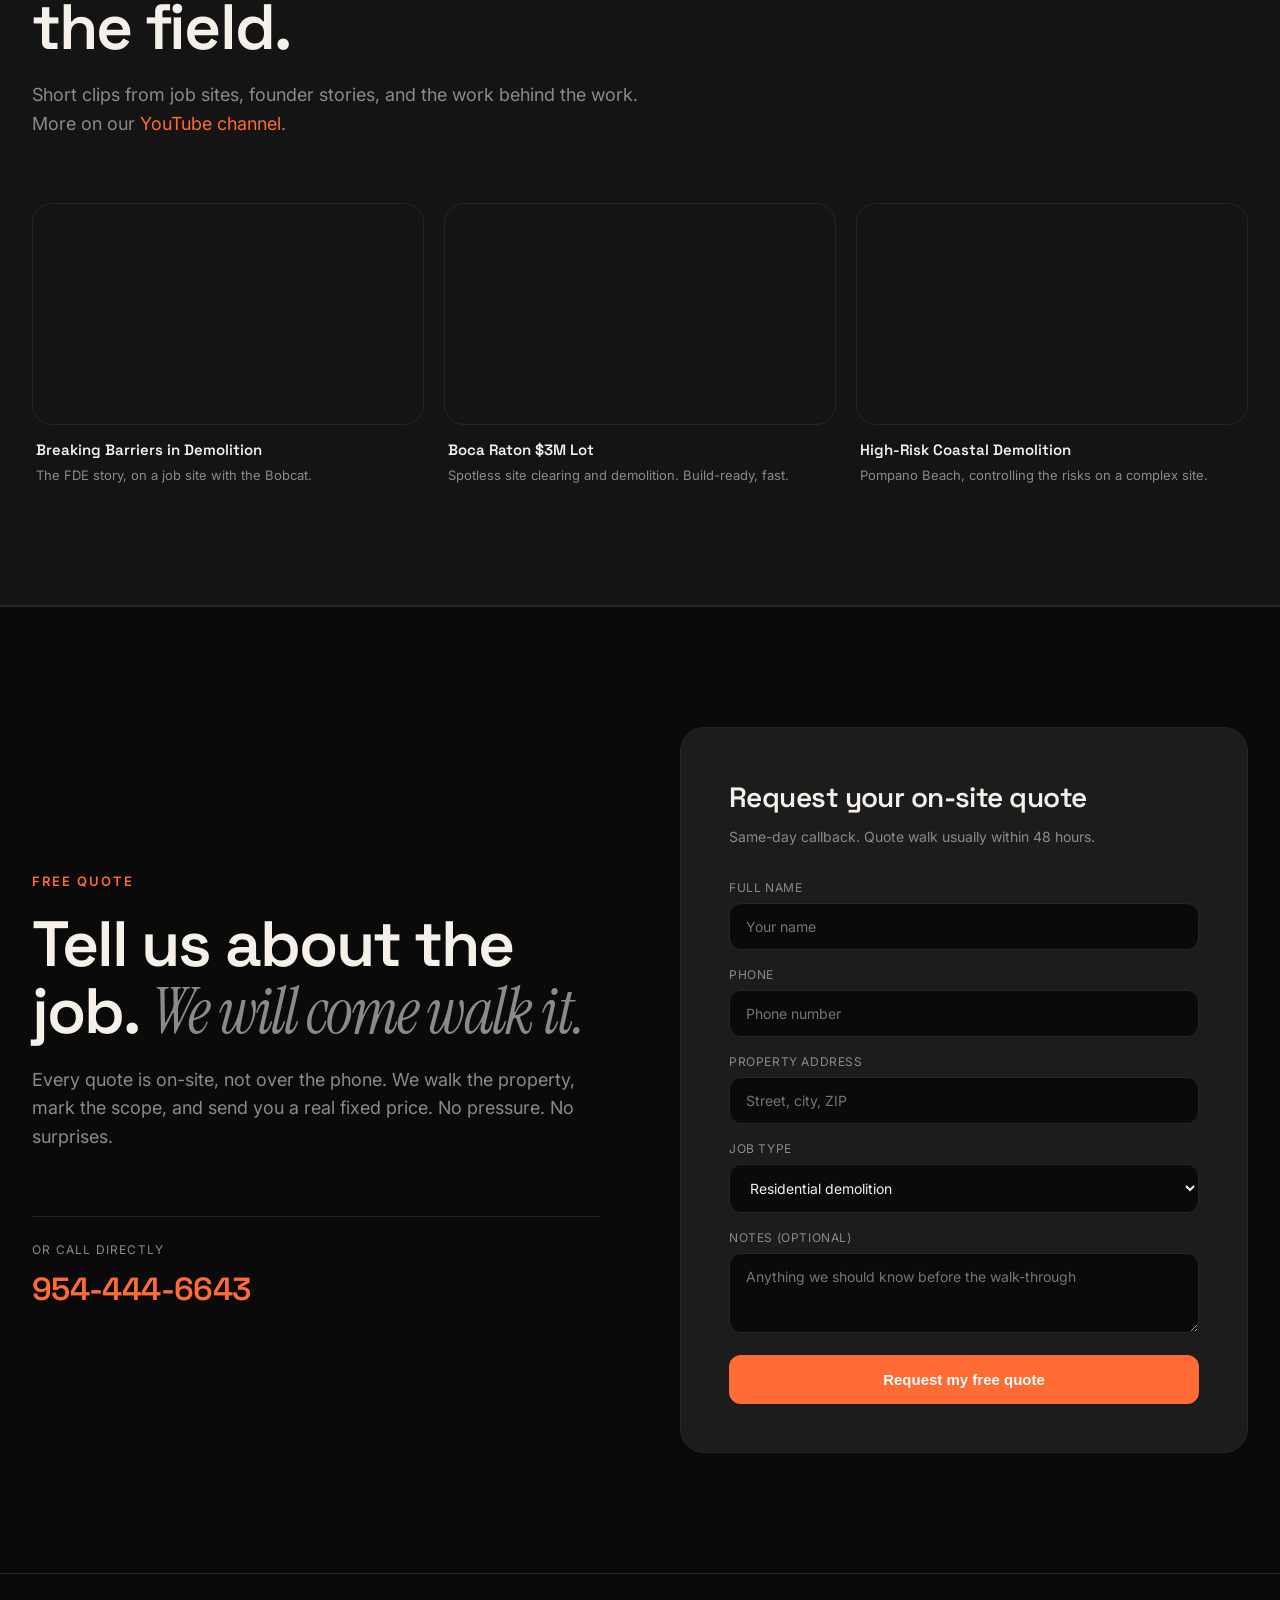
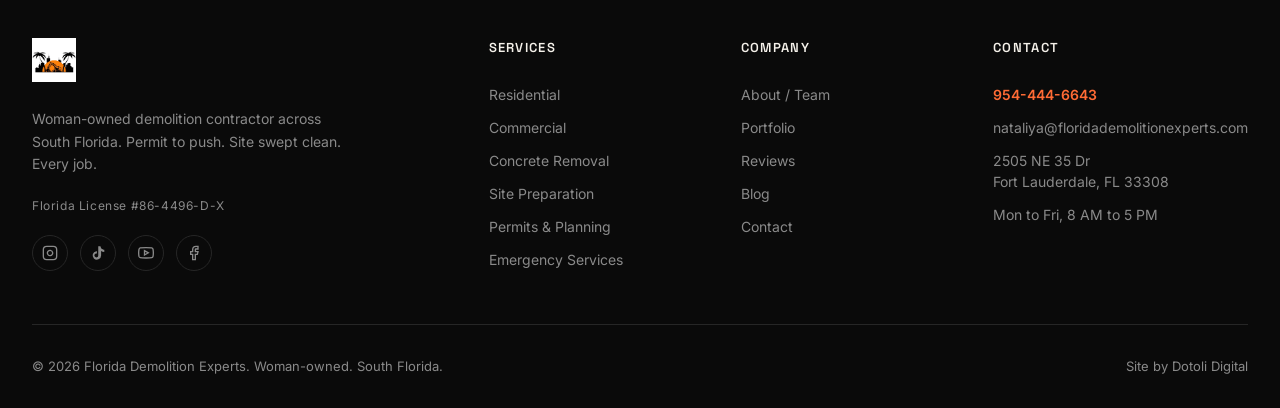
==== commit daf194c7: "Add background images to FDE Five process section, stats strip, CTA section, and all interior page h" ====
--- a/index.html
+++ b/index.html
@@ -86,7 +86,7 @@
   </div>
 </section>
 
-<section id="process" class="process-section">
+<section id="process" class="process-section with-bg" style="background-image: url('/img/job-638.jpg');">
   <div class="container">
     <div class="reveal">
       <span class="section-eyebrow">The Process</span>
@@ -178,7 +178,7 @@
   </div>
 </section>
 
-<div class="stats-strip">
+<div class="stats-strip with-bg" style="background-image: url('/img/job-640.jpg');">
   <div class="container">
     <div class="stats-grid">
       <div class="stat reveal"><div class="stat-number">38</div><div class="stat-label">Signed jobs</div></div>
@@ -241,7 +241,7 @@
     </div>
   </div>
 </section>
-<section id="contact" class="cta-section">
+<section id="contact" class="cta-section with-bg" style="background-image: url('/img/job-616.jpg');">
   <div class="container">
     <div class="cta-grid">
       <div class="reveal">
--- a/styles.css
+++ b/styles.css
@@ -196,7 +196,14 @@
 .why-card p { color: var(--muted); font-size: 15px; line-height: 1.6; }
 
 /* ============= PROCESS ============= */
-.process-section { background: var(--surface); border-top: 1px solid var(--line); border-bottom: 1px solid var(--line); }
+.process-section { background: var(--surface); border-top: 1px solid var(--line); border-bottom: 1px solid var(--line); position: relative; }
+.process-section.with-bg { background-size: cover; background-position: center; background-attachment: fixed; }
+.process-section.with-bg::before {
+  content: ''; position: absolute; inset: 0; pointer-events: none;
+  background: linear-gradient(180deg, rgba(10,10,10,0.94) 0%, rgba(10,10,10,0.88) 60%, rgba(10,10,10,0.94) 100%);
+}
+.process-section.with-bg .container { position: relative; z-index: 1; }
+@media (max-width: 900px) { .process-section.with-bg { background-attachment: scroll; } }
 .process-grid { display: grid; grid-template-columns: repeat(5, 1fr); gap: 4px; margin-top: 64px; }
 @media (max-width: 900px) { .process-grid { grid-template-columns: 1fr 1fr; gap: 16px; } }
 @media (max-width: 500px) { .process-grid { grid-template-columns: 1fr; } }
@@ -252,7 +259,13 @@
 .founder-signature .sig-title { color: var(--muted); font-size: 13px; }
 
 /* ============= STATS STRIP ============= */
-.stats-strip { background: var(--accent); padding: 80px 0; }
+.stats-strip { background: var(--accent); padding: 80px 0; position: relative; overflow: hidden; }
+.stats-strip.with-bg { background-color: var(--bg); background-size: cover; background-position: center; }
+.stats-strip.with-bg::before {
+  content: ''; position: absolute; inset: 0; pointer-events: none;
+  background: linear-gradient(110deg, rgba(255,107,53,0.92) 0%, rgba(255,107,53,0.75) 60%, rgba(255,87,34,0.65) 100%);
+}
+.stats-strip.with-bg .container { position: relative; z-index: 1; }
 .stats-grid { display: grid; grid-template-columns: repeat(4, 1fr); gap: 24px; }
 @media (max-width: 768px) { .stats-grid { grid-template-columns: 1fr 1fr; gap: 40px 24px; } }
 .stat { text-align: left; color: white; }
@@ -276,7 +289,14 @@
 .testimonial-card .author strong { color: var(--text); display: block; margin-bottom: 2px; }
 
 /* ============= CTA ============= */
-.cta-section { background: linear-gradient(135deg, var(--surface) 0%, var(--bg) 100%); border-top: 1px solid var(--line); }
+.cta-section { background: linear-gradient(135deg, var(--surface) 0%, var(--bg) 100%); border-top: 1px solid var(--line); position: relative; overflow: hidden; }
+.cta-section.with-bg { background-size: cover; background-position: center; background-attachment: fixed; }
+.cta-section.with-bg::before {
+  content: ''; position: absolute; inset: 0; pointer-events: none;
+  background: linear-gradient(115deg, rgba(10,10,10,0.96) 0%, rgba(10,10,10,0.82) 50%, rgba(10,10,10,0.92) 100%);
+}
+.cta-section.with-bg .container { position: relative; z-index: 1; }
+@media (max-width: 900px) { .cta-section.with-bg { background-attachment: scroll; } }
 .cta-grid { display: grid; grid-template-columns: 1fr 1fr; gap: 80px; align-items: center; }
 @media (max-width: 900px) { .cta-grid { grid-template-columns: 1fr; gap: 48px; } }
 .cta-form-card { background: var(--surface-2); border: 1px solid var(--line); border-radius: 24px; padding: 48px; }
@@ -297,6 +317,12 @@
 /* ============= PAGE HEADER (interior pages) ============= */
 .page-header { padding: 160px 0 80px; position: relative; overflow: hidden; }
 .page-header::before { content: ''; position: absolute; inset: 0; background: radial-gradient(circle at 30% 50%, var(--accent-soft) 0%, transparent 50%); }
+.page-header.with-bg { background-size: cover; background-position: center; }
+.page-header.with-bg::before {
+  background:
+    linear-gradient(110deg, rgba(10,10,10,0.95) 0%, rgba(10,10,10,0.78) 55%, rgba(10,10,10,0.55) 100%),
+    radial-gradient(circle at 30% 50%, var(--accent-soft) 0%, transparent 50%);
+}
 .page-header .container { position: relative; z-index: 1; }
 .crumb { display: inline-flex; gap: 10px; color: var(--muted); font-size: 13px; margin-bottom: 24px; }
 .crumb a { color: var(--muted); }
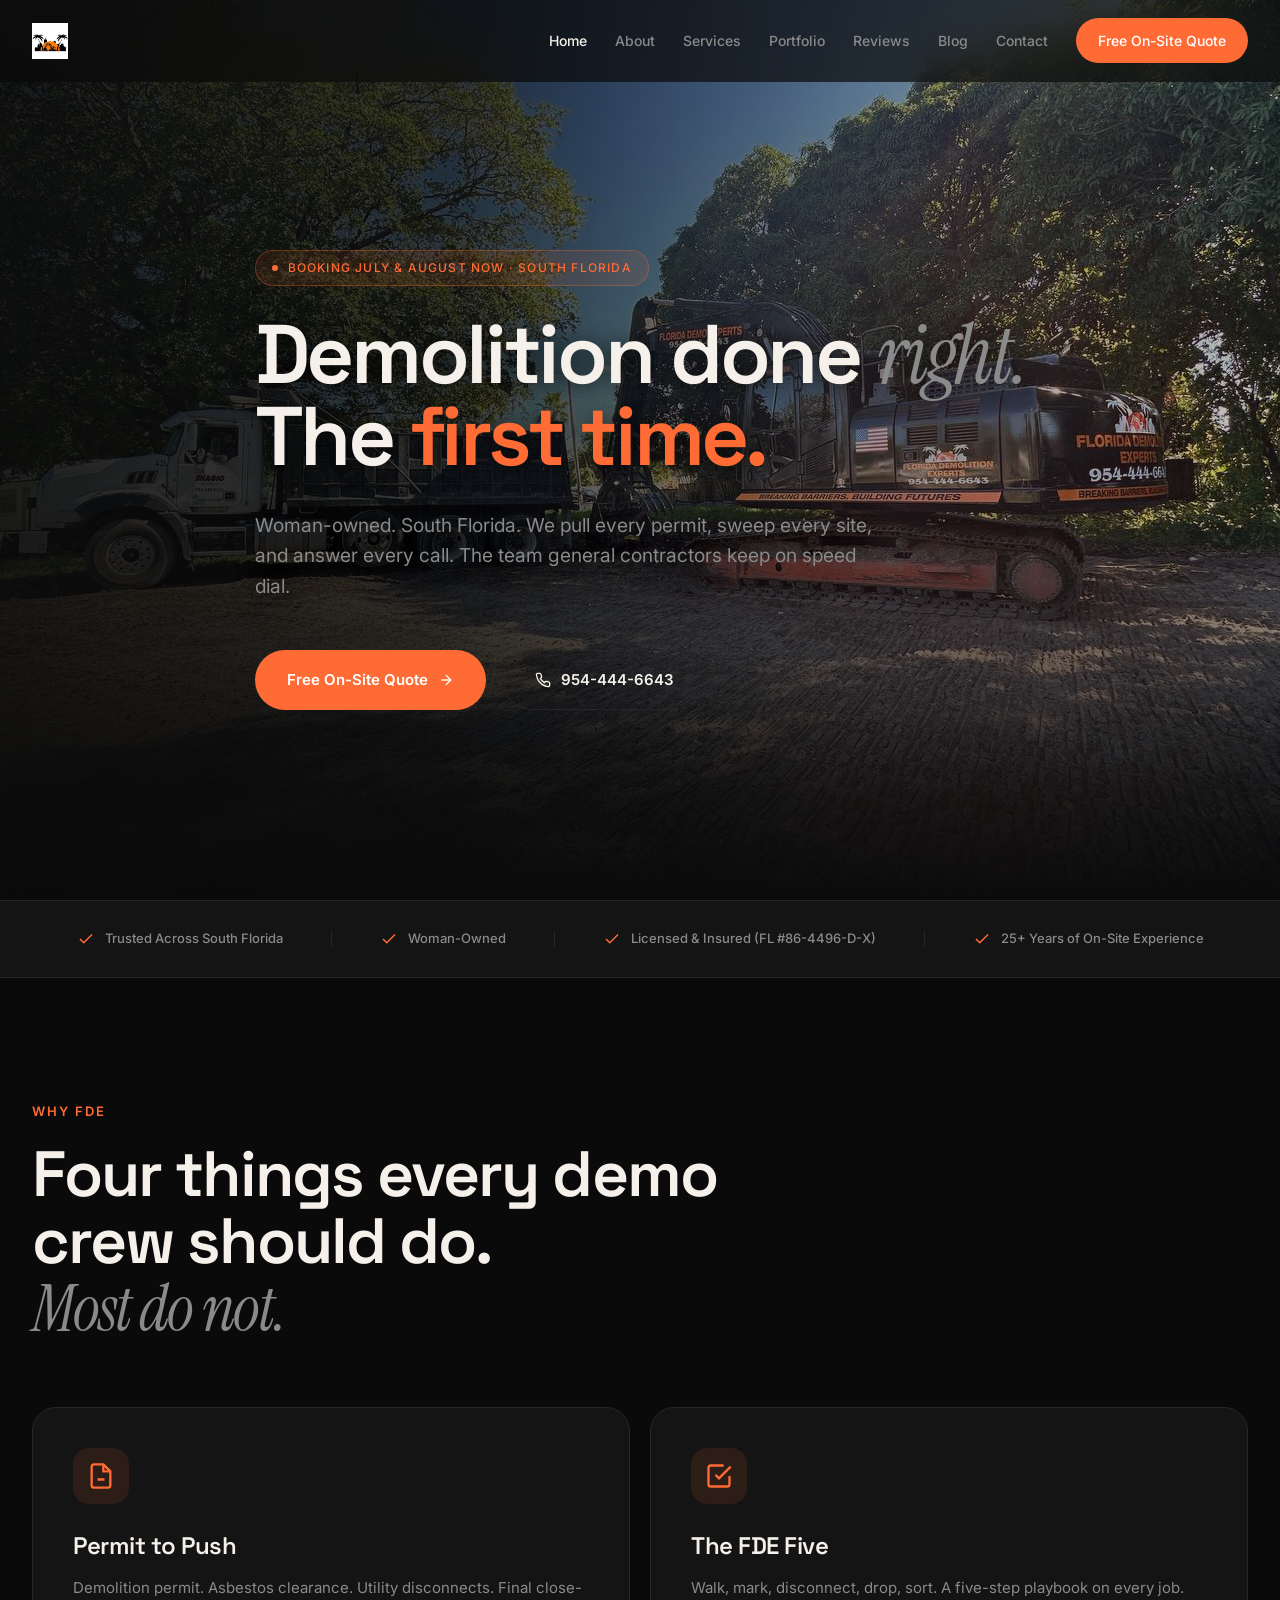
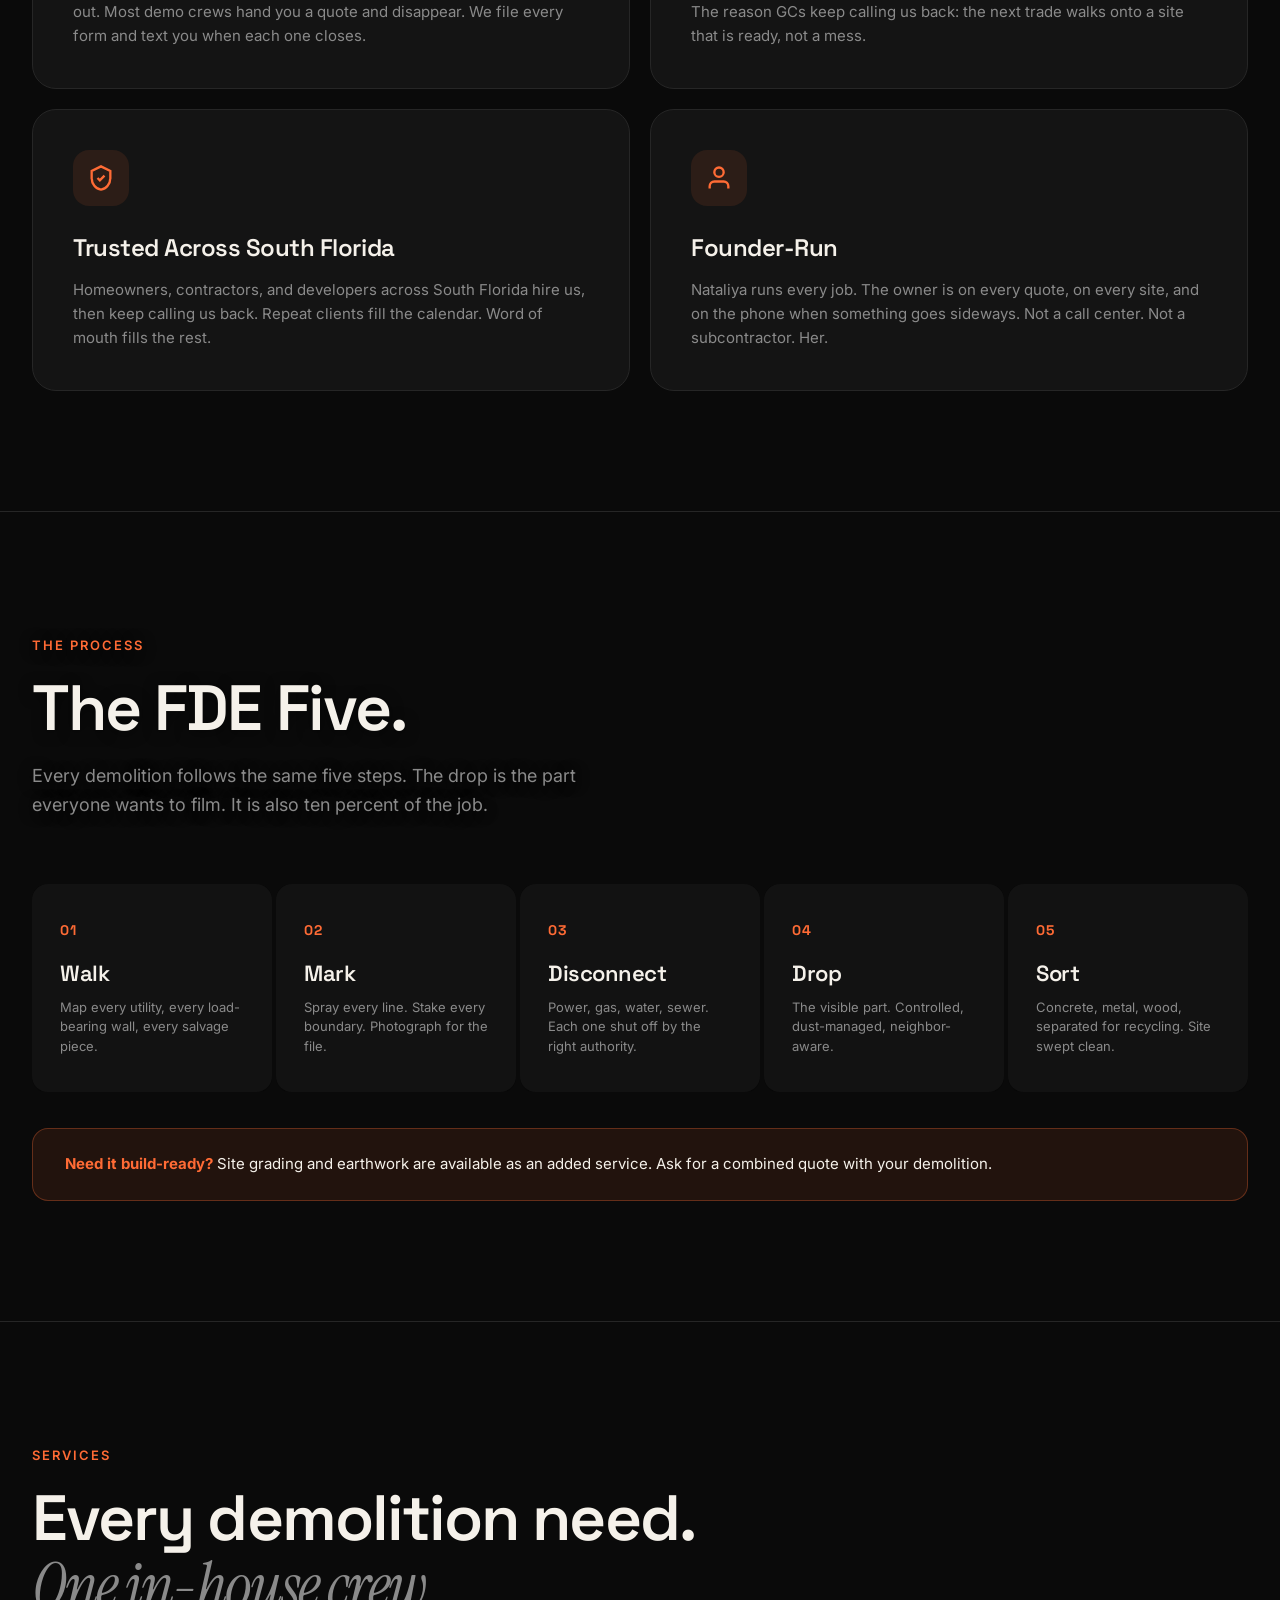
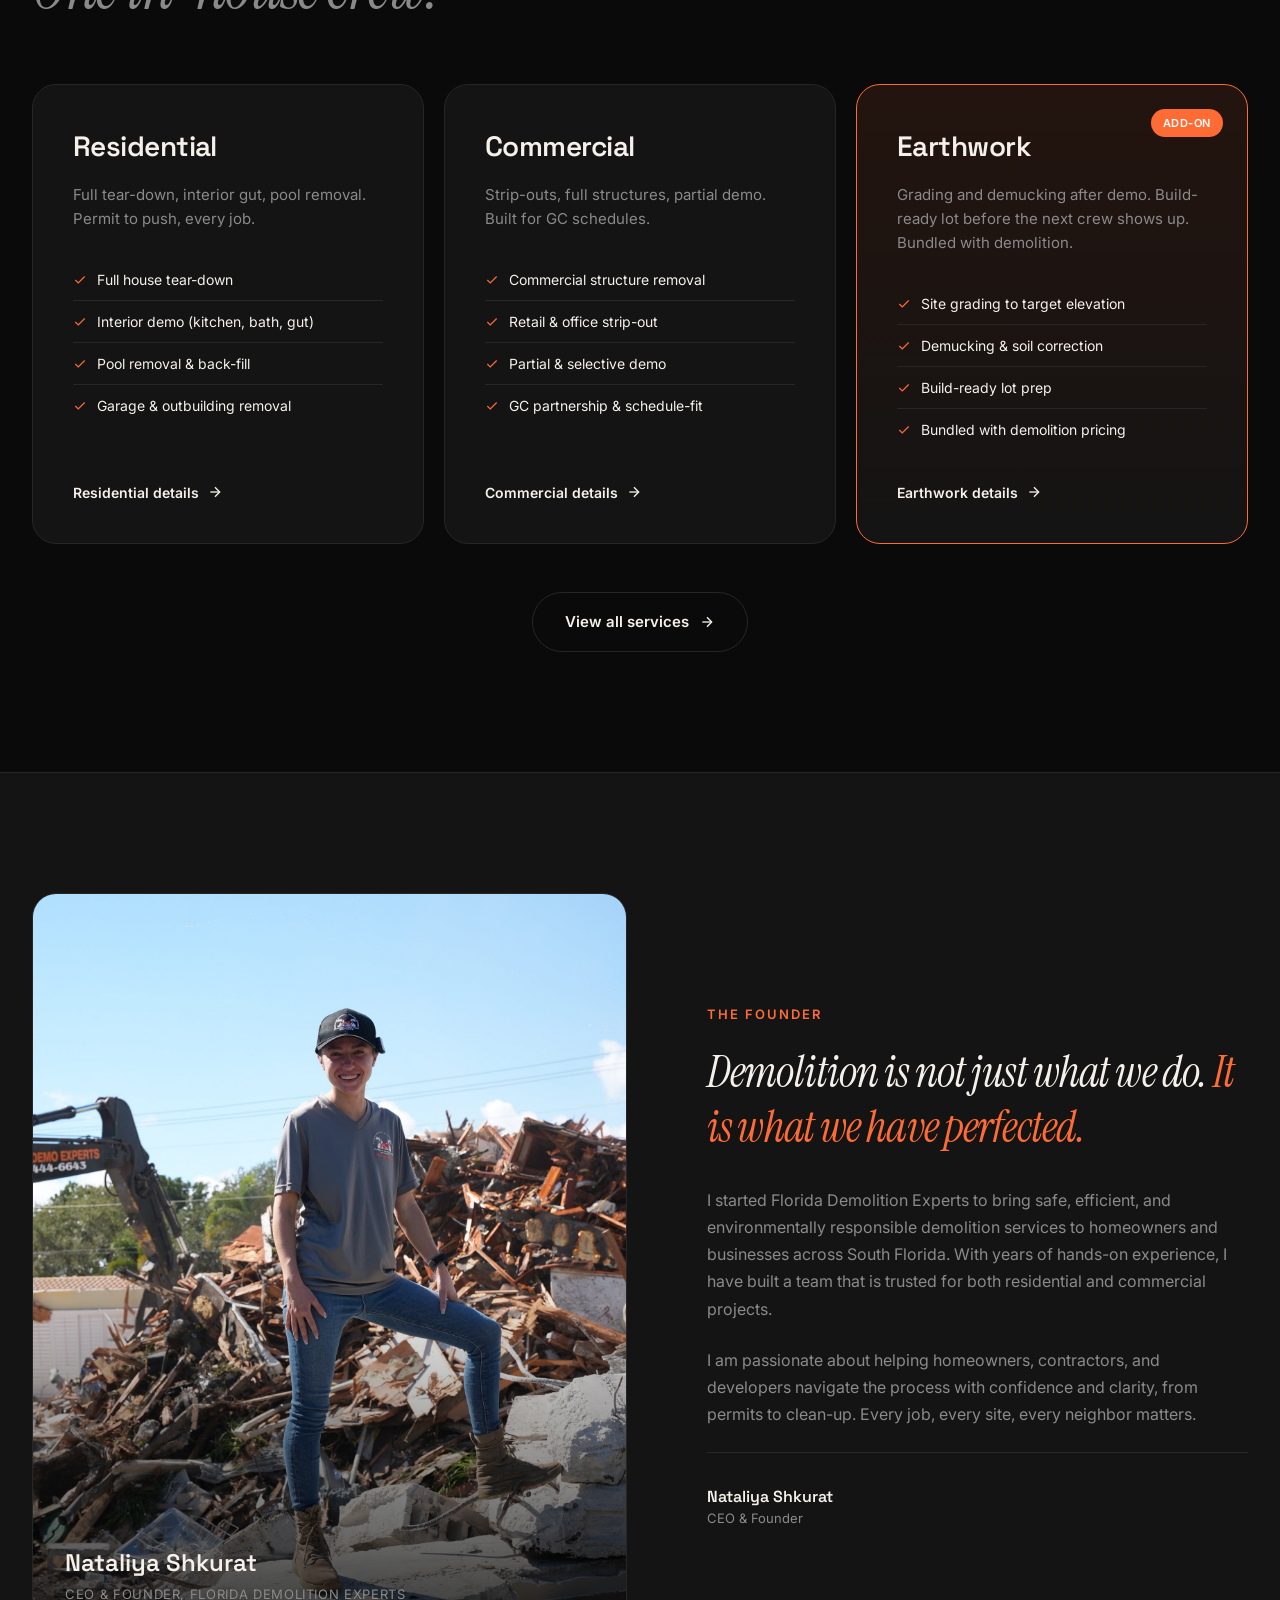
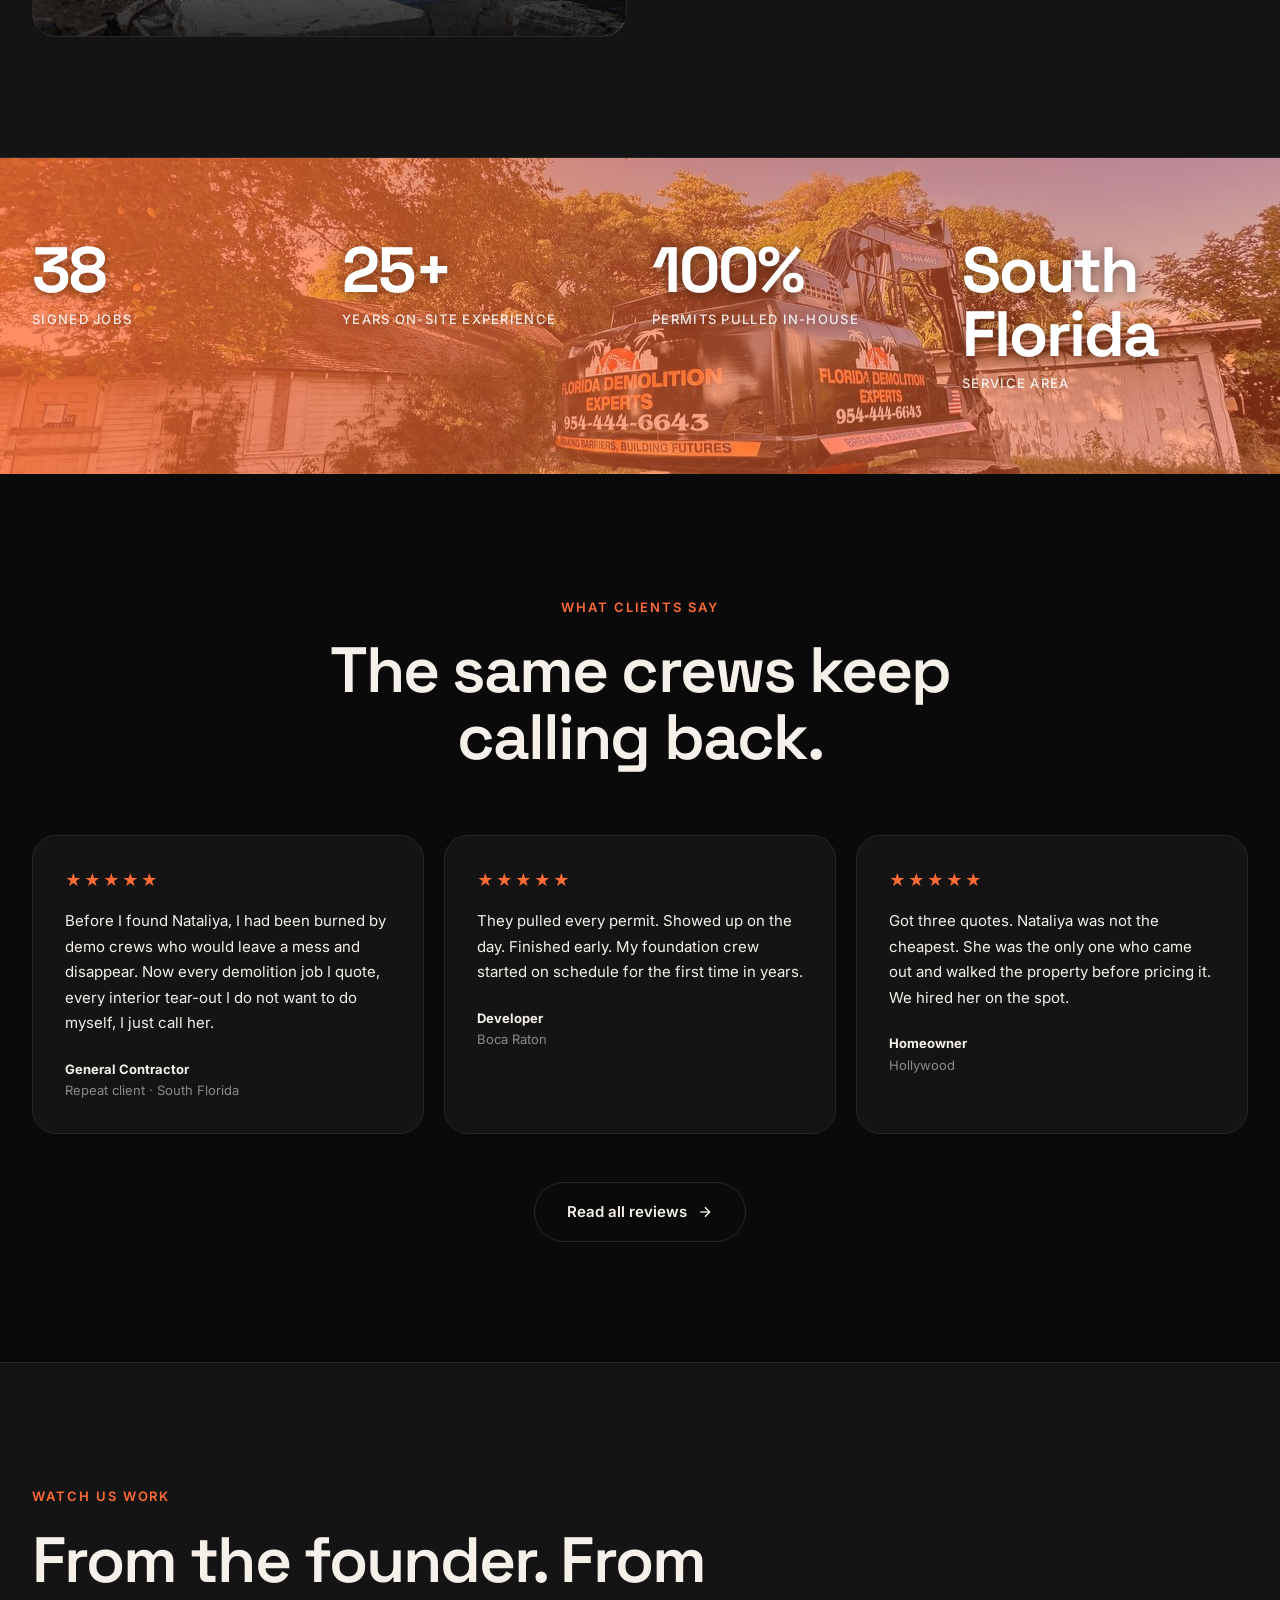
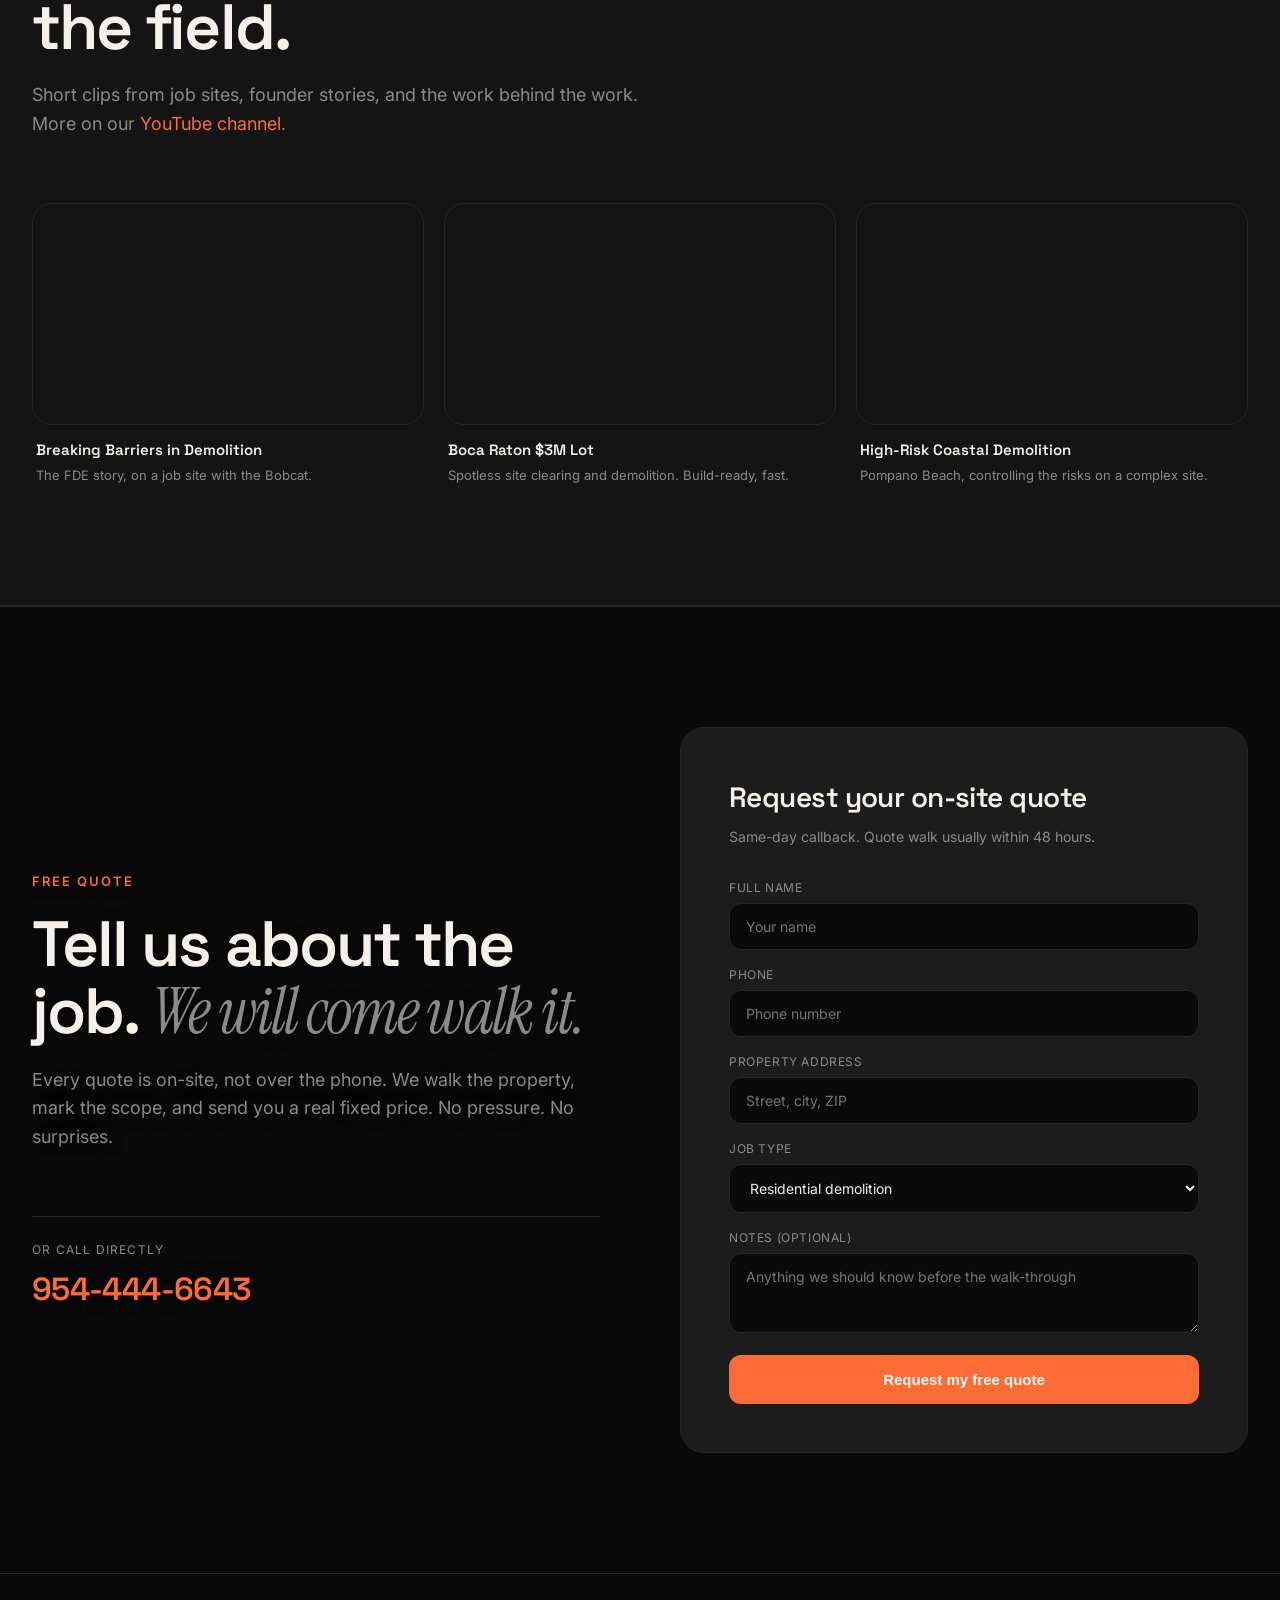
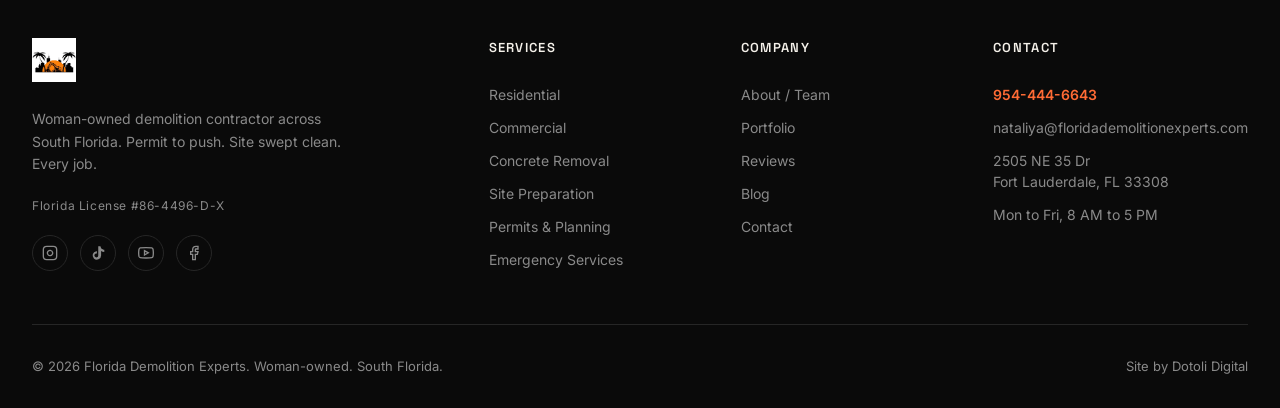
==== commit 5295b28d: "Hero: switch to FDE excavator+truck shot (job-638), position machine in upper frame, richen overlay " ====
--- a/index.html
+++ b/index.html
@@ -30,7 +30,7 @@
     </div>
   </div>
 </nav>
-<section class="hero hero-tall with-bg-image" style="background-image: url('/img/job-636.jpg');">
+<section class="hero hero-tall with-bg-image" style="background-image: url('/img/job-638.jpg'); background-position: center 30%;">
   <div class="hero-grid"></div>
   <div class="container hero-content">
     <div class="hero-eyebrow"><span class="dot"></span>Booking July &amp; August now &middot; South Florida</div>
@@ -86,7 +86,7 @@
   </div>
 </section>
 
-<section id="process" class="process-section with-bg" style="background-image: url('/img/job-638.jpg');">
+<section id="process" class="process-section with-bg" style="background-image: url('/img/job-636.jpg');">
   <div class="container">
     <div class="reveal">
       <span class="section-eyebrow">The Process</span>
--- a/styles.css
+++ b/styles.css
@@ -92,9 +92,11 @@
 .hero.with-bg-image { background-size: cover; background-position: center; }
 .hero.with-bg-image::before {
   background:
-    linear-gradient(110deg, rgba(10, 10, 10, 0.96) 0%, rgba(10, 10, 10, 0.85) 45%, rgba(10, 10, 10, 0.55) 100%),
-    linear-gradient(180deg, transparent 60%, var(--bg) 100%);
-}
+    linear-gradient(95deg, rgba(10, 10, 10, 0.92) 0%, rgba(10, 10, 10, 0.78) 35%, rgba(10, 10, 10, 0.38) 65%, rgba(10, 10, 10, 0.18) 100%),
+    radial-gradient(circle at 75% 35%, rgba(255, 107, 53, 0.20) 0%, transparent 55%),
+    linear-gradient(180deg, transparent 55%, rgba(10, 10, 10, 0.85) 88%, var(--bg) 100%);
+}
+.hero.with-bg-image h1, .hero.with-bg-image .hero-sub { text-shadow: 0 2px 22px rgba(0,0,0,0.75); }
 
 /* ============= VIDEO EMBED ============= */
 .video-grid { display: grid; grid-template-columns: repeat(3, 1fr); gap: 20px; }
@@ -200,8 +202,10 @@
 .process-section.with-bg { background-size: cover; background-position: center; background-attachment: fixed; }
 .process-section.with-bg::before {
   content: ''; position: absolute; inset: 0; pointer-events: none;
-  background: linear-gradient(180deg, rgba(10,10,10,0.94) 0%, rgba(10,10,10,0.88) 60%, rgba(10,10,10,0.94) 100%);
-}
+  background: linear-gradient(180deg, rgba(10,10,10,0.78) 0%, rgba(10,10,10,0.55) 50%, rgba(10,10,10,0.78) 100%);
+}
+.process-section.with-bg .section-title, .process-section.with-bg .section-sub, .process-section.with-bg .section-eyebrow { text-shadow: 0 2px 14px rgba(0,0,0,0.55); }
+.process-section.with-bg .process-step { background: rgba(20,20,20,0.92); backdrop-filter: blur(6px); -webkit-backdrop-filter: blur(6px); }
 .process-section.with-bg .container { position: relative; z-index: 1; }
 @media (max-width: 900px) { .process-section.with-bg { background-attachment: scroll; } }
 .process-grid { display: grid; grid-template-columns: repeat(5, 1fr); gap: 4px; margin-top: 64px; }
@@ -263,8 +267,9 @@
 .stats-strip.with-bg { background-color: var(--bg); background-size: cover; background-position: center; }
 .stats-strip.with-bg::before {
   content: ''; position: absolute; inset: 0; pointer-events: none;
-  background: linear-gradient(110deg, rgba(255,107,53,0.92) 0%, rgba(255,107,53,0.75) 60%, rgba(255,87,34,0.65) 100%);
-}
+  background: linear-gradient(110deg, rgba(255,107,53,0.78) 0%, rgba(255,107,53,0.55) 60%, rgba(255,87,34,0.45) 100%);
+}
+.stats-strip.with-bg .stat-number, .stats-strip.with-bg .stat-label { text-shadow: 0 2px 12px rgba(0,0,0,0.45); }
 .stats-strip.with-bg .container { position: relative; z-index: 1; }
 .stats-grid { display: grid; grid-template-columns: repeat(4, 1fr); gap: 24px; }
 @media (max-width: 768px) { .stats-grid { grid-template-columns: 1fr 1fr; gap: 40px 24px; } }
@@ -293,8 +298,10 @@
 .cta-section.with-bg { background-size: cover; background-position: center; background-attachment: fixed; }
 .cta-section.with-bg::before {
   content: ''; position: absolute; inset: 0; pointer-events: none;
-  background: linear-gradient(115deg, rgba(10,10,10,0.96) 0%, rgba(10,10,10,0.82) 50%, rgba(10,10,10,0.92) 100%);
-}
+  background: linear-gradient(115deg, rgba(10,10,10,0.78) 0%, rgba(10,10,10,0.45) 50%, rgba(10,10,10,0.70) 100%);
+}
+.cta-section.with-bg .section-title, .cta-section.with-bg .section-sub, .cta-section.with-bg .section-eyebrow { text-shadow: 0 2px 14px rgba(0,0,0,0.55); }
+.cta-section.with-bg a[href^="tel:"] { text-shadow: 0 2px 18px rgba(0,0,0,0.75); }
 .cta-section.with-bg .container { position: relative; z-index: 1; }
 @media (max-width: 900px) { .cta-section.with-bg { background-attachment: scroll; } }
 .cta-grid { display: grid; grid-template-columns: 1fr 1fr; gap: 80px; align-items: center; }
@@ -320,9 +327,10 @@
 .page-header.with-bg { background-size: cover; background-position: center; }
 .page-header.with-bg::before {
   background:
-    linear-gradient(110deg, rgba(10,10,10,0.95) 0%, rgba(10,10,10,0.78) 55%, rgba(10,10,10,0.55) 100%),
+    linear-gradient(110deg, rgba(10,10,10,0.75) 0%, rgba(10,10,10,0.42) 55%, rgba(10,10,10,0.20) 100%),
     radial-gradient(circle at 30% 50%, var(--accent-soft) 0%, transparent 50%);
 }
+.page-header.with-bg h1, .page-header.with-bg p, .page-header.with-bg .crumb { text-shadow: 0 2px 16px rgba(0,0,0,0.65); }
 .page-header .container { position: relative; z-index: 1; }
 .crumb { display: inline-flex; gap: 10px; color: var(--muted); font-size: 13px; margin-bottom: 24px; }
 .crumb a { color: var(--muted); }
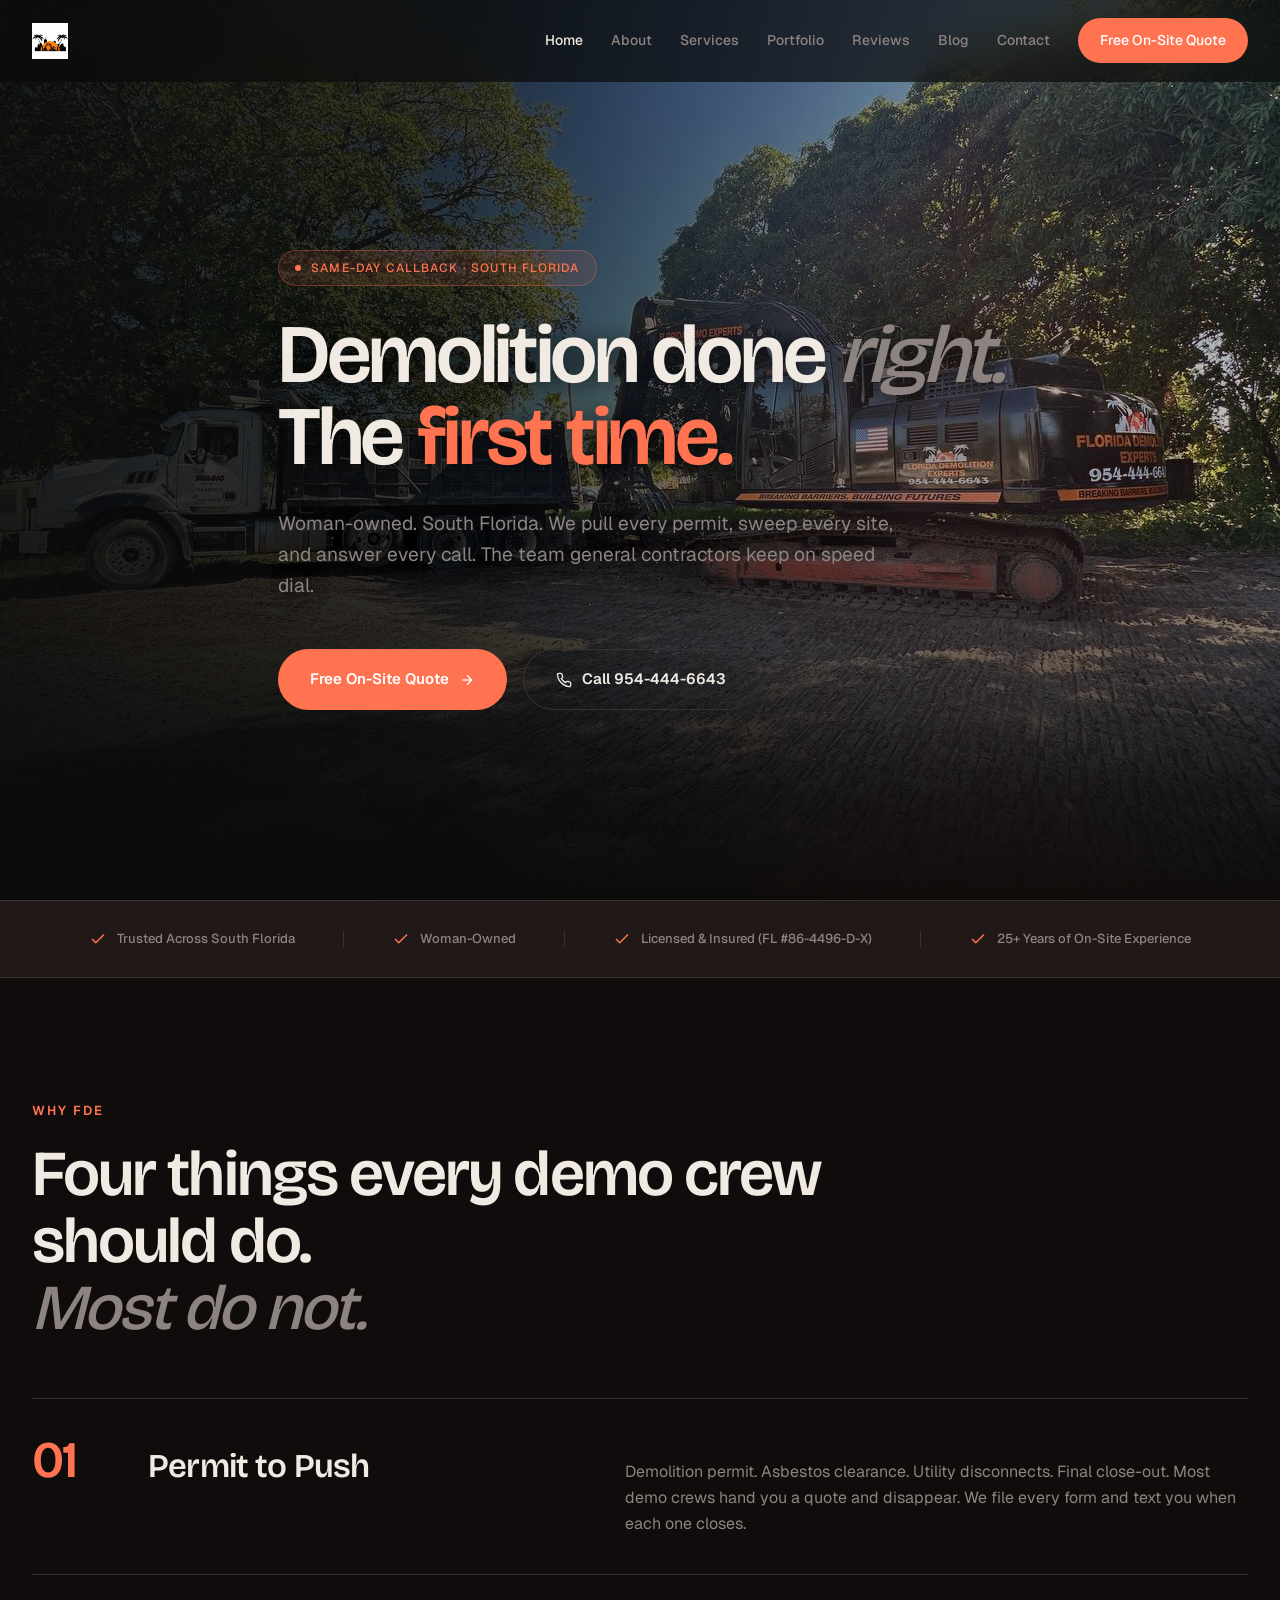
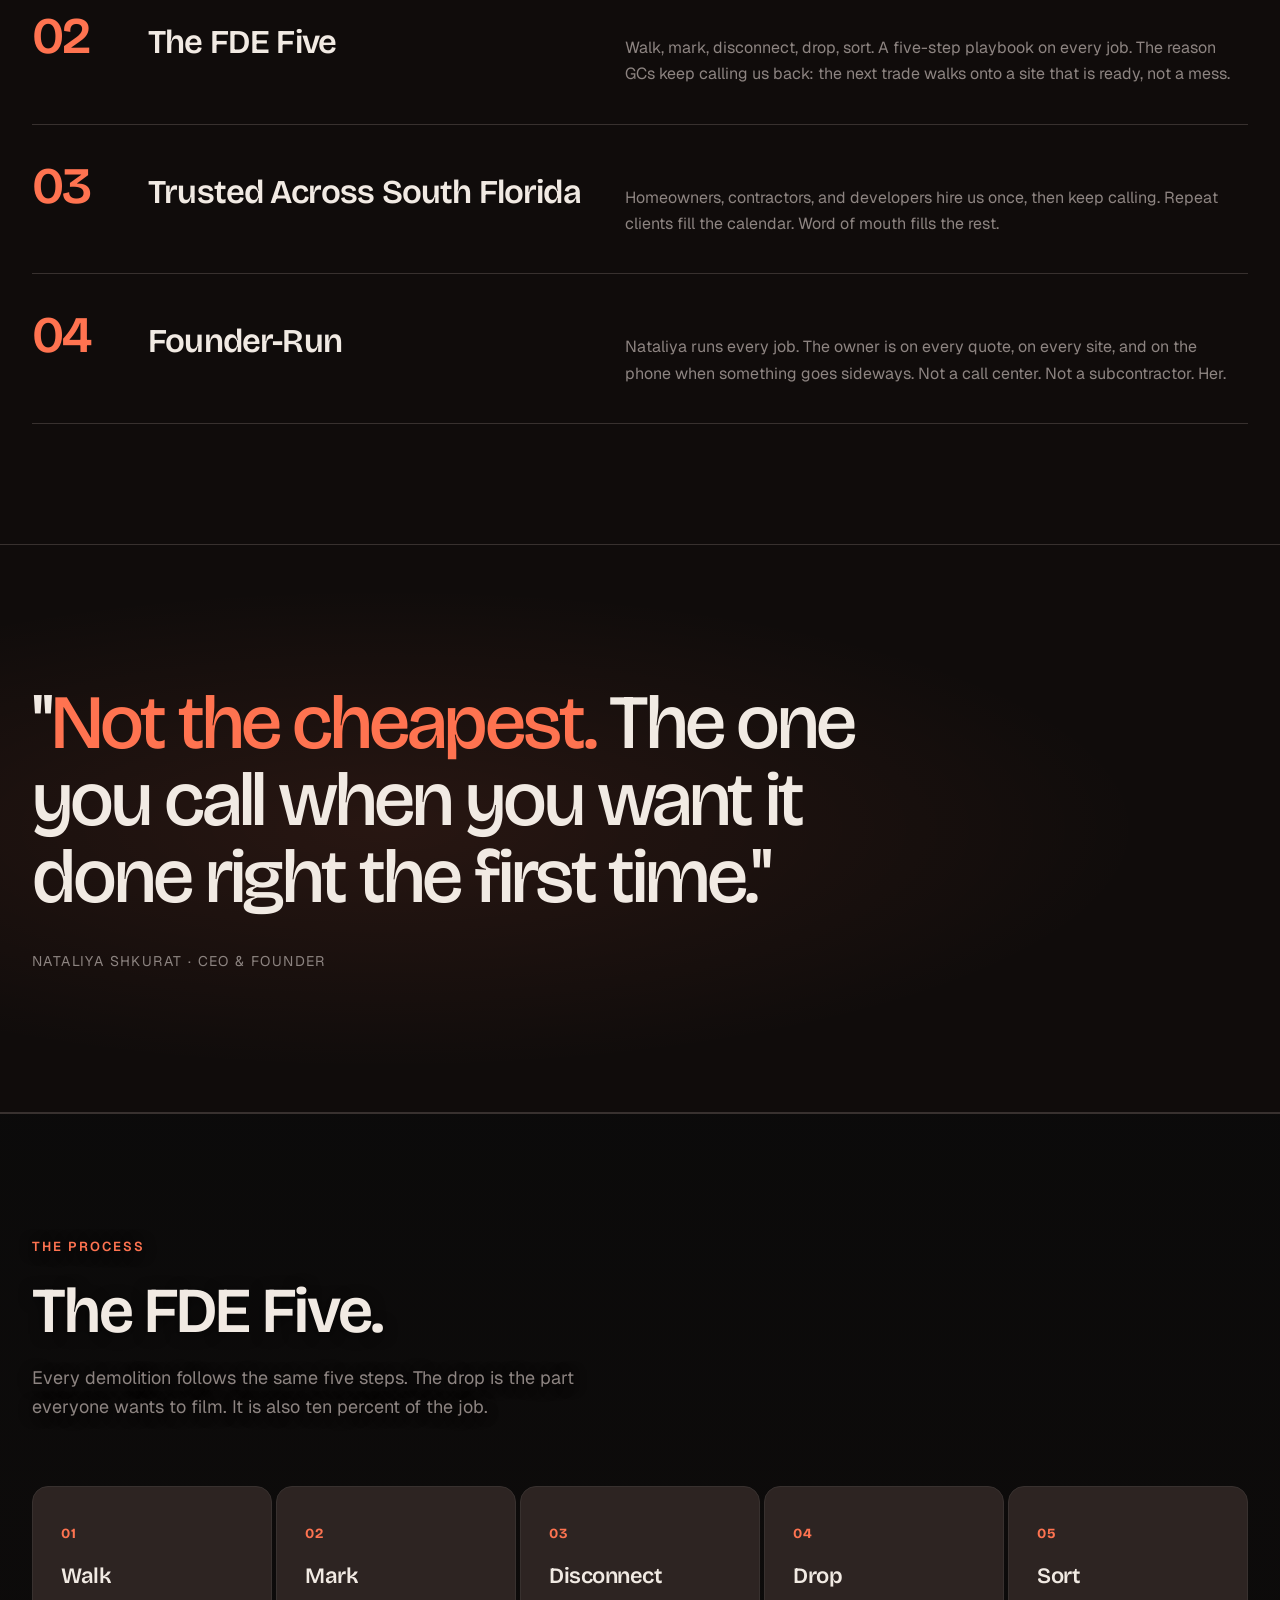
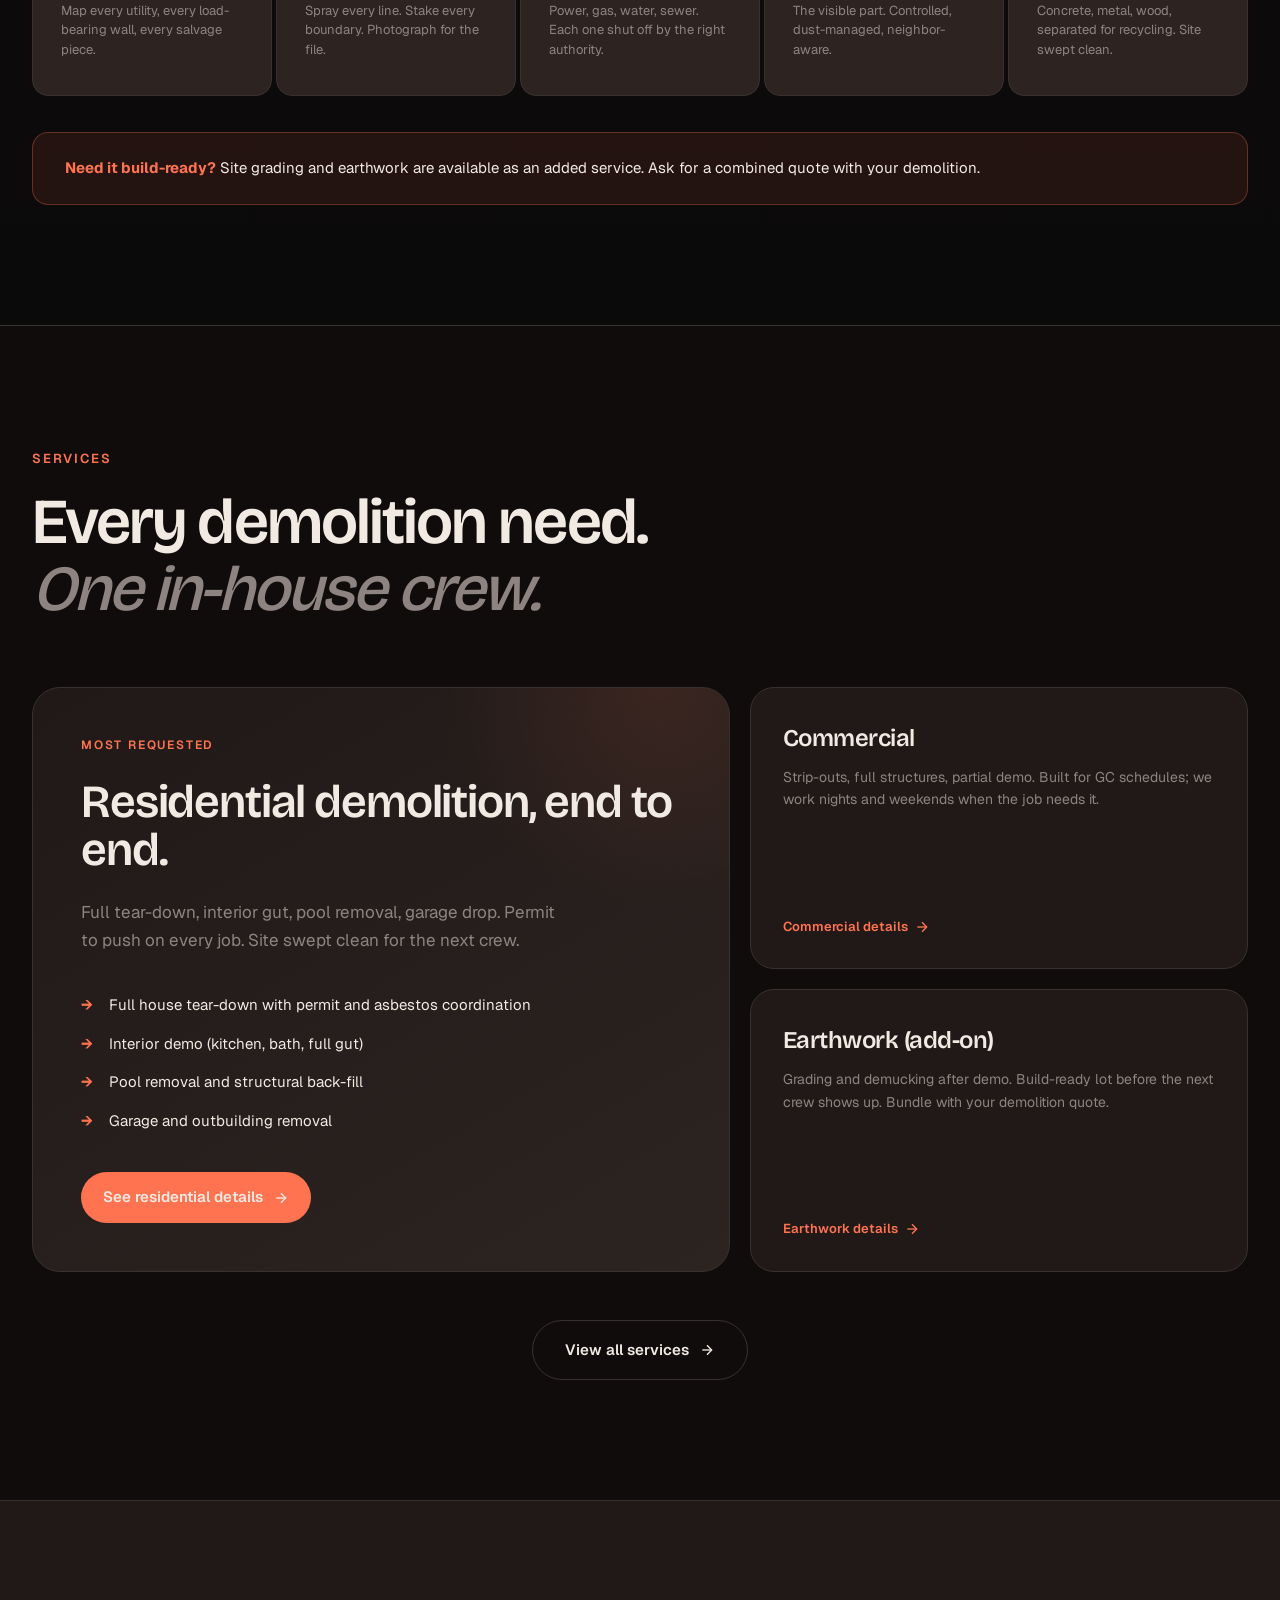
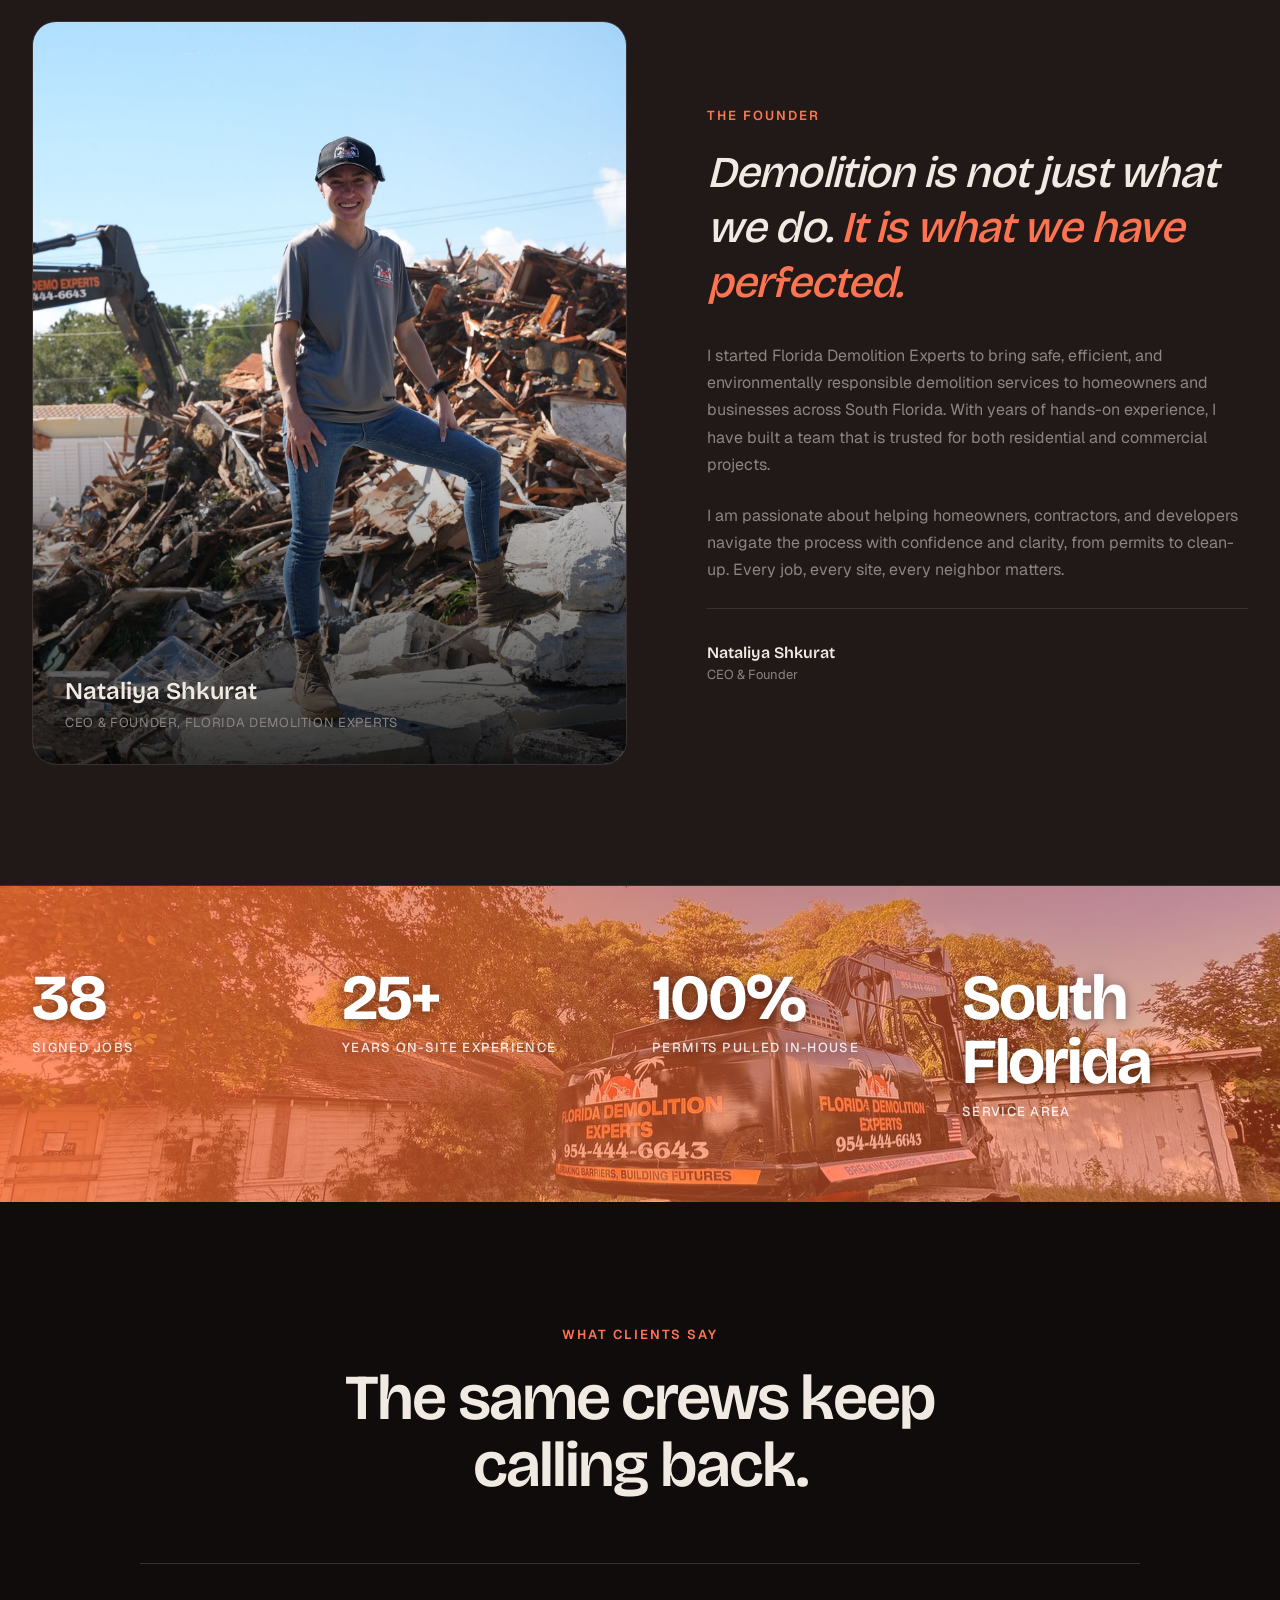
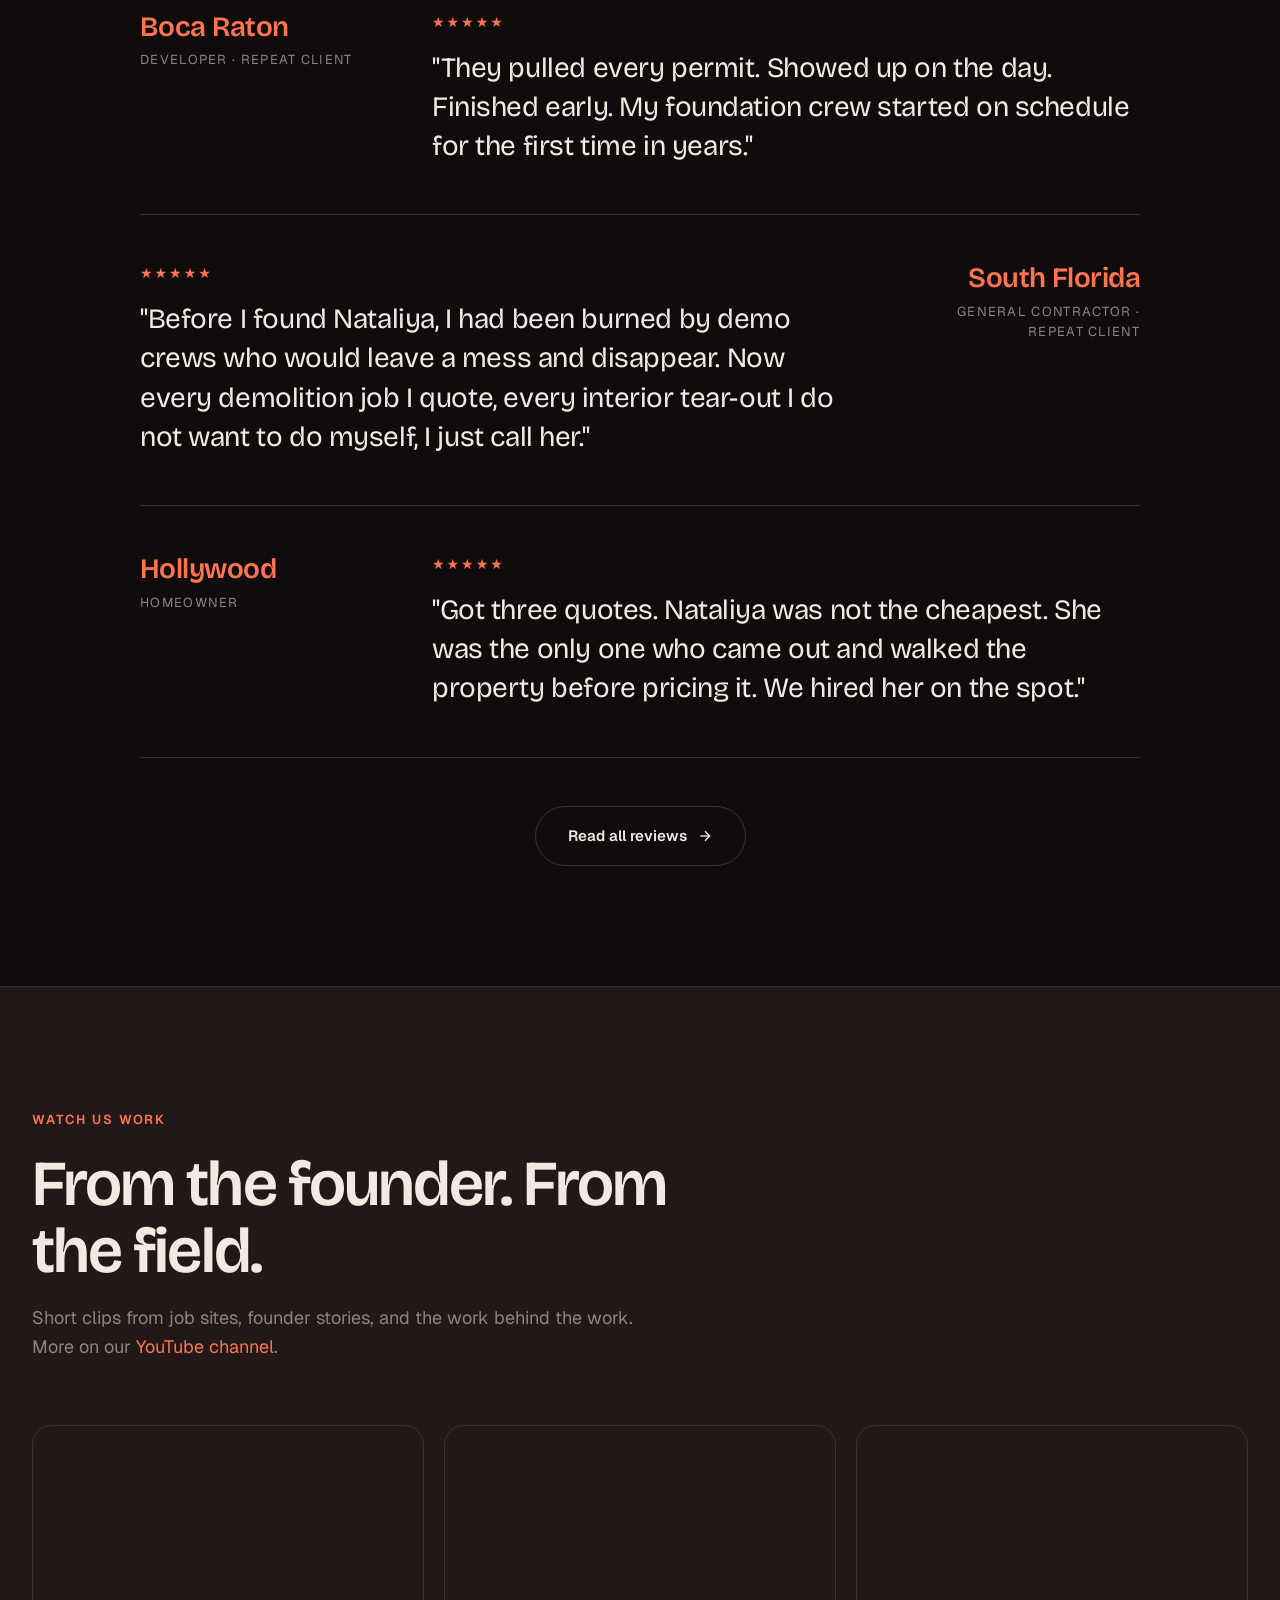
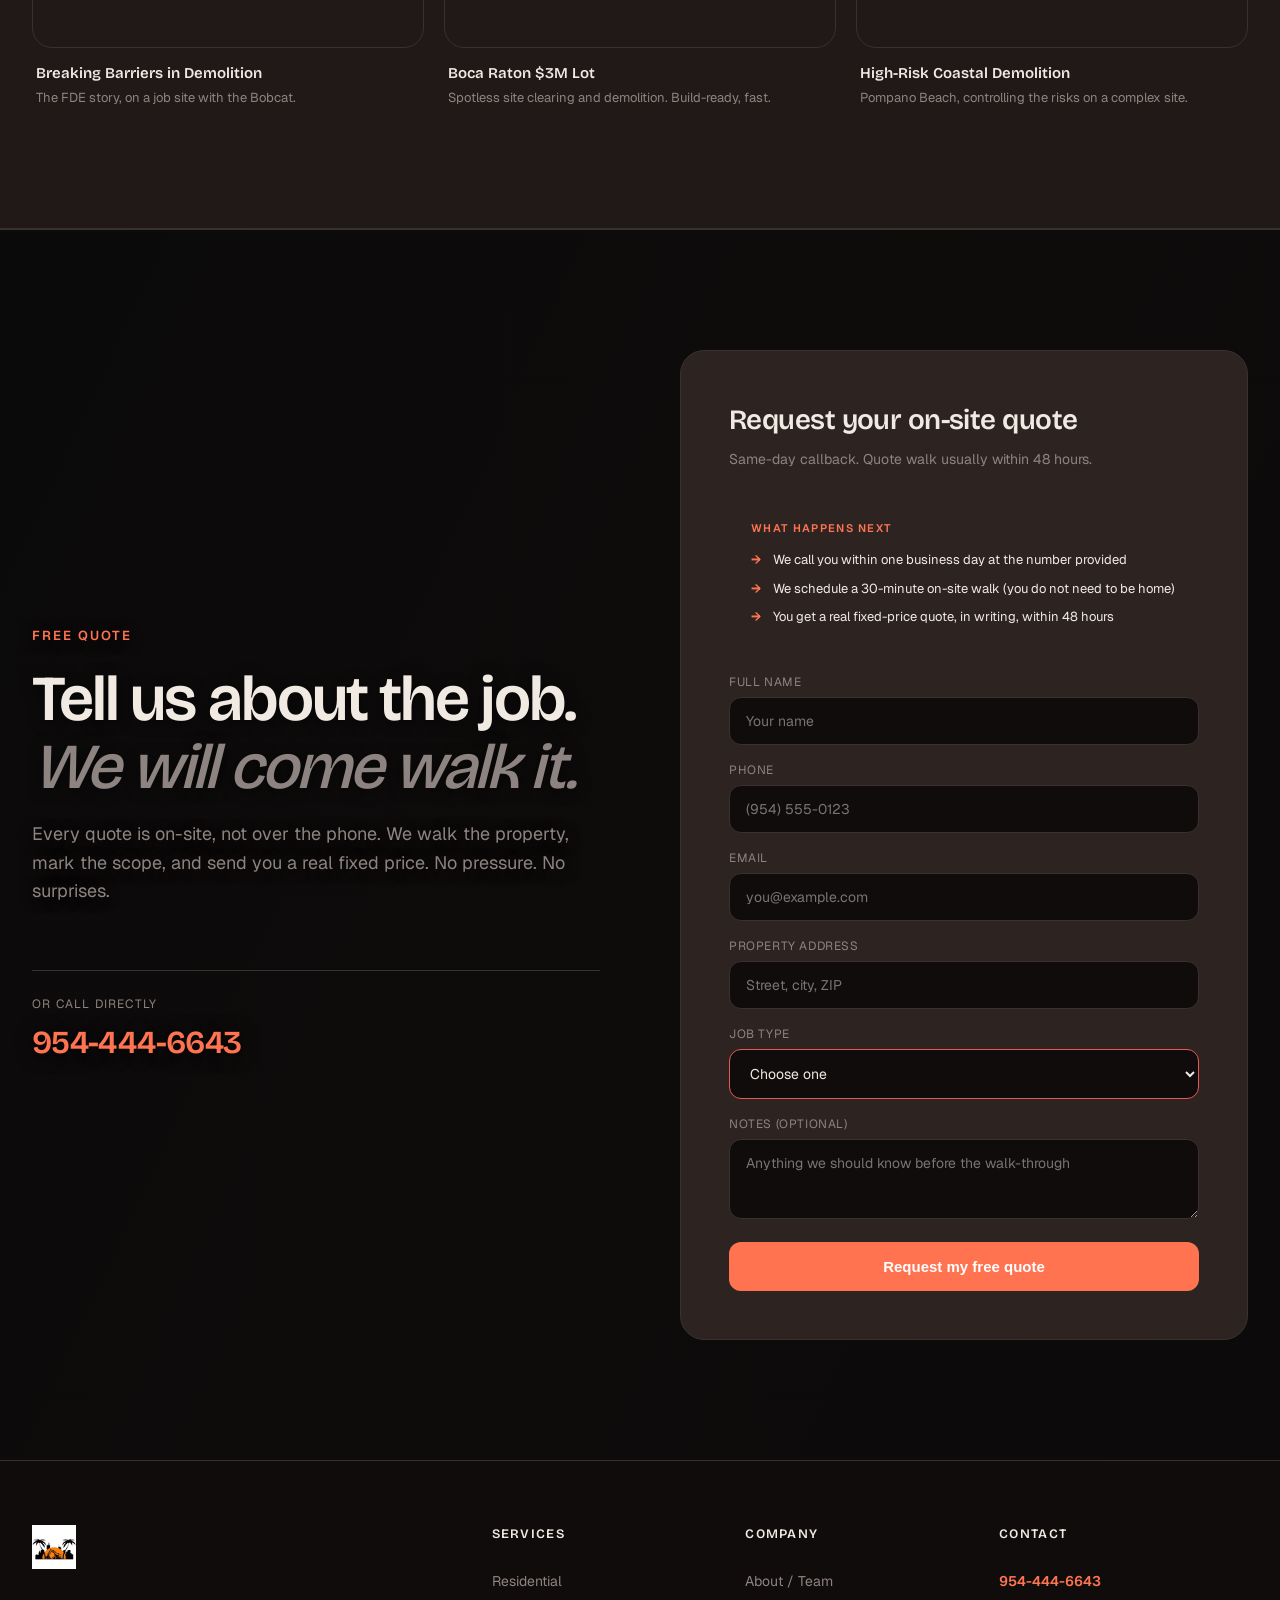
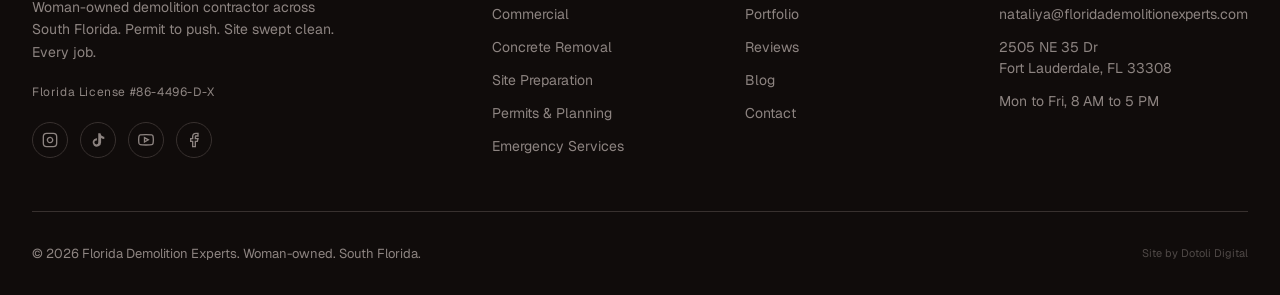
==== commit 99986a1c: "Apply impeccable critique fixes: OKLCH palette + warm-tinted neutrals; new fonts (Bricolage Grotesqu" ====
--- a/index.html
+++ b/index.html
@@ -12,7 +12,8 @@
 
 <link rel="preconnect" href="https://fonts.googleapis.com">
 <link rel="preconnect" href="https://fonts.gstatic.com" crossorigin>
-<link href="https://fonts.googleapis.com/css2?family=Space+Grotesk:wght@400;500;600;700&family=Inter:wght@300;400;500;600;700&family=Instrument+Serif:ital@0;1&display=swap" rel="stylesheet">
+<link href="https://fonts.googleapis.com/css2?family=Bricolage+Grotesque:opsz,wdth,wght@12..96,75..100,400;12..96,75..100,500;12..96,75..100,600;12..96,75..100,700&display=swap" rel="stylesheet">
+<link href="https://fonts.googleapis.com/css2?family=Geist:wght@300;400;500;600;700&display=swap" rel="stylesheet">
 <link rel="stylesheet" href="/styles.css">
 </head>
 <body>
@@ -21,8 +22,9 @@
     <a href="/" class="logo">
       <img src="/fde-logo.png" alt="Florida Demolition Experts" />
     </a>
-    <button class="nav-toggle" aria-label="Menu" onclick="document.querySelector('.nav-links').classList.toggle('open')">
-      <svg viewBox="0 0 24 24" fill="none" stroke="currentColor" stroke-width="2"><line x1="3" y1="6" x2="21" y2="6"/><line x1="3" y1="12" x2="21" y2="12"/><line x1="3" y1="18" x2="21" y2="18"/></svg>
+    <button class="nav-toggle" aria-label="Menu" onclick="this.classList.toggle('open'); document.querySelector('.nav-links').classList.toggle('open')">
+      <svg class="icon-menu" viewBox="0 0 24 24" fill="none" stroke="currentColor" stroke-width="2"><line x1="3" y1="6" x2="21" y2="6"/><line x1="3" y1="12" x2="21" y2="12"/><line x1="3" y1="18" x2="21" y2="18"/></svg>
+      <svg class="icon-close" viewBox="0 0 24 24" fill="none" stroke="currentColor" stroke-width="2"><line x1="6" y1="6" x2="18" y2="18"/><line x1="18" y1="6" x2="6" y2="18"/></svg>
     </button>
     <div class="nav-links">
       <a href="/" class="active">Home</a><a href="/about.html" class="">About</a><a href="/services.html" class="">Services</a><a href="/portfolio.html" class="">Portfolio</a><a href="/reviews.html" class="">Reviews</a><a href="/blog.html" class="">Blog</a><a href="/contact.html" class="">Contact</a>
@@ -33,12 +35,12 @@
 <section class="hero hero-tall with-bg-image" style="background-image: url('/img/job-638.jpg'); background-position: center 30%;">
   <div class="hero-grid"></div>
   <div class="container hero-content">
-    <div class="hero-eyebrow"><span class="dot"></span>Booking July &amp; August now &middot; South Florida</div>
+    <div class="hero-eyebrow"><span class="dot"></span>Same-day callback &middot; South Florida</div>
     <h1>Demolition done <span class="italic-line">right.</span><br>The <span class="accent">first time.</span></h1>
     <p class="hero-sub">Woman-owned. South Florida. We pull every permit, sweep every site, and answer every call. The team general contractors keep on speed dial.</p>
     <div class="hero-ctas">
       <a href="/contact.html" class="btn-primary">Free On-Site Quote <svg style="width:16px;height:16px;" viewBox="0 0 24 24" fill="none" stroke="currentColor" stroke-width="2"><line x1="5" y1="12" x2="19" y2="12"/><polyline points="12 5 19 12 12 19"/></svg></a>
-      <a href="tel:9544446643" class="btn-secondary"><svg class="btn-icon" viewBox="0 0 24 24" fill="none" stroke="currentColor" stroke-width="2"><path d="M22 16.92v3a2 2 0 0 1-2.18 2 19.79 19.79 0 0 1-8.63-3.07 19.5 19.5 0 0 1-6-6 19.79 19.79 0 0 1-3.07-8.67A2 2 0 0 1 4.11 2h3a2 2 0 0 1 2 1.72 12.84 12.84 0 0 0 .7 2.81 2 2 0 0 1-.45 2.11L8.09 9.91a16 16 0 0 0 6 6l1.27-1.27a2 2 0 0 1 2.11-.45 12.84 12.84 0 0 0 2.81.7A2 2 0 0 1 22 16.92z"/></svg>954-444-6643</a>
+      <a href="tel:9544446643" class="btn-secondary"><svg class="btn-icon" viewBox="0 0 24 24" fill="none" stroke="currentColor" stroke-width="2"><path d="M22 16.92v3a2 2 0 0 1-2.18 2 19.79 19.79 0 0 1-8.63-3.07 19.5 19.5 0 0 1-6-6 19.79 19.79 0 0 1-3.07-8.67A2 2 0 0 1 4.11 2h3a2 2 0 0 1 2 1.72 12.84 12.84 0 0 0 .7 2.81 2 2 0 0 1-.45 2.11L8.09 9.91a16 16 0 0 0 6 6l1.27-1.27a2 2 0 0 1 2.11-.45 12.84 12.84 0 0 0 2.81.7A2 2 0 0 1 22 16.92z"/></svg>Call 954-444-6643</a>
     </div>
   </div>
 </section>
@@ -61,28 +63,35 @@
       <span class="section-eyebrow">Why FDE</span>
       <h2 class="section-title">Four things every demo crew should do.<br><span class="italic-line">Most do not.</span></h2>
     </div>
-    <div class="why-grid" style="margin-top: 64px;">
-      <div class="why-card reveal">
-        <div class="why-icon"><svg width="28" height="28" viewBox="0 0 24 24" fill="none" stroke="currentColor" stroke-width="2"><path d="M14 2H6a2 2 0 0 0-2 2v16a2 2 0 0 0 2 2h12a2 2 0 0 0 2-2V8z"/><polyline points="14 2 14 8 20 8"/><line x1="9" y1="15" x2="15" y2="15"/></svg></div>
+    <div class="manifesto">
+      <div class="manifesto-row reveal">
+        <div class="num">01</div>
         <h3>Permit to Push</h3>
         <p>Demolition permit. Asbestos clearance. Utility disconnects. Final close-out. Most demo crews hand you a quote and disappear. We file every form and text you when each one closes.</p>
       </div>
-      <div class="why-card reveal">
-        <div class="why-icon"><svg width="28" height="28" viewBox="0 0 24 24" fill="none" stroke="currentColor" stroke-width="2"><polyline points="9 11 12 14 22 4"/><path d="M21 12v7a2 2 0 0 1-2 2H5a2 2 0 0 1-2-2V5a2 2 0 0 1 2-2h11"/></svg></div>
+      <div class="manifesto-row reveal">
+        <div class="num">02</div>
         <h3>The FDE Five</h3>
         <p>Walk, mark, disconnect, drop, sort. A five-step playbook on every job. The reason GCs keep calling us back: the next trade walks onto a site that is ready, not a mess.</p>
       </div>
-      <div class="why-card reveal">
-        <div class="why-icon"><svg width="28" height="28" viewBox="0 0 24 24" fill="none" stroke="currentColor" stroke-width="2"><path d="M12 2L4 6v6c0 5 3.5 9.5 8 10 4.5-0.5 8-5 8-10V6l-8-4z"/><polyline points="9 12 11 14 15 10"/></svg></div>
+      <div class="manifesto-row reveal">
+        <div class="num">03</div>
         <h3>Trusted Across South Florida</h3>
-        <p>Homeowners, contractors, and developers across South Florida hire us, then keep calling us back. Repeat clients fill the calendar. Word of mouth fills the rest.</p>
-      </div>
-      <div class="why-card reveal">
-        <div class="why-icon"><svg width="28" height="28" viewBox="0 0 24 24" fill="none" stroke="currentColor" stroke-width="2"><path d="M20 21v-2a4 4 0 0 0-4-4H8a4 4 0 0 0-4 4v2"/><circle cx="12" cy="7" r="4"/></svg></div>
+        <p>Homeowners, contractors, and developers hire us once, then keep calling. Repeat clients fill the calendar. Word of mouth fills the rest.</p>
+      </div>
+      <div class="manifesto-row reveal">
+        <div class="num">04</div>
         <h3>Founder-Run</h3>
         <p>Nataliya runs every job. The owner is on every quote, on every site, and on the phone when something goes sideways. Not a call center. Not a subcontractor. Her.</p>
       </div>
     </div>
+  </div>
+</section>
+
+<section class="fullbleed-quote">
+  <div class="container">
+    <blockquote class="reveal">"<span class="accent">Not the cheapest.</span> The one you call when you want it done right the first time."</blockquote>
+    <cite>Nataliya Shkurat &middot; CEO &amp; Founder</cite>
   </div>
 </section>
 
@@ -112,40 +121,30 @@
       <span class="section-eyebrow">Services</span>
       <h2 class="section-title">Every demolition need.<br><span class="italic-line">One in-house crew.</span></h2>
     </div>
-    <div class="services-grid" style="margin-top: 64px;">
-      <div class="service-card reveal">
-        <h3>Residential</h3>
-        <p>Full tear-down, interior gut, pool removal. Permit to push, every job.</p>
-        <ul class="service-list">
-          <li><svg viewBox="0 0 24 24" fill="none" stroke="currentColor" stroke-width="2"><polyline points="20 6 9 17 4 12"/></svg>Full house tear-down</li>
-          <li><svg viewBox="0 0 24 24" fill="none" stroke="currentColor" stroke-width="2"><polyline points="20 6 9 17 4 12"/></svg>Interior demo (kitchen, bath, gut)</li>
-          <li><svg viewBox="0 0 24 24" fill="none" stroke="currentColor" stroke-width="2"><polyline points="20 6 9 17 4 12"/></svg>Pool removal &amp; back-fill</li>
-          <li><svg viewBox="0 0 24 24" fill="none" stroke="currentColor" stroke-width="2"><polyline points="20 6 9 17 4 12"/></svg>Garage &amp; outbuilding removal</li>
+    <div class="services-asym" style="margin-top: 64px;">
+      <div class="featured-service reveal">
+        <span class="tag">Most requested</span>
+        <h3>Residential demolition, end to end.</h3>
+        <p>Full tear-down, interior gut, pool removal, garage drop. Permit to push on every job. Site swept clean for the next crew.</p>
+        <ul class="feat-list">
+          <li>Full house tear-down with permit and asbestos coordination</li>
+          <li>Interior demo (kitchen, bath, full gut)</li>
+          <li>Pool removal and structural back-fill</li>
+          <li>Garage and outbuilding removal</li>
         </ul>
-        <a href="/residential.html" class="service-cta">Residential details <svg style="width:16px;height:16px;" viewBox="0 0 24 24" fill="none" stroke="currentColor" stroke-width="2"><line x1="5" y1="12" x2="19" y2="12"/><polyline points="12 5 19 12 12 19"/></svg></a>
-      </div>
-      <div class="service-card reveal">
-        <h3>Commercial</h3>
-        <p>Strip-outs, full structures, partial demo. Built for GC schedules.</p>
-        <ul class="service-list">
-          <li><svg viewBox="0 0 24 24" fill="none" stroke="currentColor" stroke-width="2"><polyline points="20 6 9 17 4 12"/></svg>Commercial structure removal</li>
-          <li><svg viewBox="0 0 24 24" fill="none" stroke="currentColor" stroke-width="2"><polyline points="20 6 9 17 4 12"/></svg>Retail &amp; office strip-out</li>
-          <li><svg viewBox="0 0 24 24" fill="none" stroke="currentColor" stroke-width="2"><polyline points="20 6 9 17 4 12"/></svg>Partial &amp; selective demo</li>
-          <li><svg viewBox="0 0 24 24" fill="none" stroke="currentColor" stroke-width="2"><polyline points="20 6 9 17 4 12"/></svg>GC partnership &amp; schedule-fit</li>
-        </ul>
-        <a href="/commercial.html" class="service-cta">Commercial details <svg style="width:16px;height:16px;" viewBox="0 0 24 24" fill="none" stroke="currentColor" stroke-width="2"><line x1="5" y1="12" x2="19" y2="12"/><polyline points="12 5 19 12 12 19"/></svg></a>
-      </div>
-      <div class="service-card featured reveal">
-        <span class="service-tag">Add-On</span>
-        <h3>Earthwork</h3>
-        <p>Grading and demucking after demo. Build-ready lot before the next crew shows up. Bundled with demolition.</p>
-        <ul class="service-list">
-          <li><svg viewBox="0 0 24 24" fill="none" stroke="currentColor" stroke-width="2"><polyline points="20 6 9 17 4 12"/></svg>Site grading to target elevation</li>
-          <li><svg viewBox="0 0 24 24" fill="none" stroke="currentColor" stroke-width="2"><polyline points="20 6 9 17 4 12"/></svg>Demucking &amp; soil correction</li>
-          <li><svg viewBox="0 0 24 24" fill="none" stroke="currentColor" stroke-width="2"><polyline points="20 6 9 17 4 12"/></svg>Build-ready lot prep</li>
-          <li><svg viewBox="0 0 24 24" fill="none" stroke="currentColor" stroke-width="2"><polyline points="20 6 9 17 4 12"/></svg>Bundled with demolition pricing</li>
-        </ul>
-        <a href="/site-preparation.html" class="service-cta">Earthwork details <svg style="width:16px;height:16px;" viewBox="0 0 24 24" fill="none" stroke="currentColor" stroke-width="2"><line x1="5" y1="12" x2="19" y2="12"/><polyline points="12 5 19 12 12 19"/></svg></a>
+        <a href="/residential.html" class="feat-cta">See residential details <svg style="width:16px;height:16px;" viewBox="0 0 24 24" fill="none" stroke="currentColor" stroke-width="2"><line x1="5" y1="12" x2="19" y2="12"/><polyline points="12 5 19 12 12 19"/></svg></a>
+      </div>
+      <div class="secondary-stack">
+        <div class="secondary-service reveal">
+          <h3>Commercial</h3>
+          <p>Strip-outs, full structures, partial demo. Built for GC schedules; we work nights and weekends when the job needs it.</p>
+          <a href="/commercial.html" class="sec-cta">Commercial details <svg style="width:16px;height:16px;" viewBox="0 0 24 24" fill="none" stroke="currentColor" stroke-width="2"><line x1="5" y1="12" x2="19" y2="12"/><polyline points="12 5 19 12 12 19"/></svg></a>
+        </div>
+        <div class="secondary-service reveal">
+          <h3>Earthwork (add-on)</h3>
+          <p>Grading and demucking after demo. Build-ready lot before the next crew shows up. Bundle with your demolition quote.</p>
+          <a href="/site-preparation.html" class="sec-cta">Earthwork details <svg style="width:16px;height:16px;" viewBox="0 0 24 24" fill="none" stroke="currentColor" stroke-width="2"><line x1="5" y1="12" x2="19" y2="12"/><polyline points="12 5 19 12 12 19"/></svg></a>
+        </div>
       </div>
     </div>
     <div style="text-align: center; margin-top: 48px;">
@@ -195,21 +194,36 @@
       <span class="section-eyebrow">What clients say</span>
       <h2 class="section-title" style="margin: 0 auto;">The same crews keep calling back.</h2>
     </div>
-    <div class="testimonial-grid">
-      <div class="testimonial-card reveal">
-        <div class="stars">&starf;&starf;&starf;&starf;&starf;</div>
-        <p class="quote">Before I found Nataliya, I had been burned by demo crews who would leave a mess and disappear. Now every demolition job I quote, every interior tear-out I do not want to do myself, I just call her.</p>
-        <div class="author"><strong>General Contractor</strong>Repeat client &middot; South Florida</div>
-      </div>
-      <div class="testimonial-card reveal">
-        <div class="stars">&starf;&starf;&starf;&starf;&starf;</div>
-        <p class="quote">They pulled every permit. Showed up on the day. Finished early. My foundation crew started on schedule for the first time in years.</p>
-        <div class="author"><strong>Developer</strong>Boca Raton</div>
-      </div>
-      <div class="testimonial-card reveal">
-        <div class="stars">&starf;&starf;&starf;&starf;&starf;</div>
-        <p class="quote">Got three quotes. Nataliya was not the cheapest. She was the only one who came out and walked the property before pricing it. We hired her on the spot.</p>
-        <div class="author"><strong>Homeowner</strong>Hollywood</div>
+    <div class="testimonials-mag">
+      <div class="mag-quote reveal">
+        <div class="mag-author">
+          <div class="city">Boca Raton</div>
+          <div class="role">Developer &middot; Repeat client</div>
+        </div>
+        <div class="mag-text">
+          <div class="stars">&starf;&starf;&starf;&starf;&starf;</div>
+          <p>"They pulled every permit. Showed up on the day. Finished early. My foundation crew started on schedule for the first time in years."</p>
+        </div>
+      </div>
+      <div class="mag-quote flip reveal">
+        <div class="mag-author">
+          <div class="city">South Florida</div>
+          <div class="role">General Contractor &middot; Repeat client</div>
+        </div>
+        <div class="mag-text">
+          <div class="stars">&starf;&starf;&starf;&starf;&starf;</div>
+          <p>"Before I found Nataliya, I had been burned by demo crews who would leave a mess and disappear. Now every demolition job I quote, every interior tear-out I do not want to do myself, I just call her."</p>
+        </div>
+      </div>
+      <div class="mag-quote reveal">
+        <div class="mag-author">
+          <div class="city">Hollywood</div>
+          <div class="role">Homeowner</div>
+        </div>
+        <div class="mag-text">
+          <div class="stars">&starf;&starf;&starf;&starf;&starf;</div>
+          <p>"Got three quotes. Nataliya was not the cheapest. She was the only one who came out and walked the property before pricing it. We hired her on the spot."</p>
+        </div>
       </div>
     </div>
     <div style="text-align: center; margin-top: 48px;">
@@ -251,31 +265,69 @@
         <div style="display:flex; align-items:center; gap:24px; padding-top: 24px; border-top: 1px solid var(--line);">
           <div>
             <div style="color: var(--muted); font-size: 12px; letter-spacing: 0.1em; text-transform: uppercase; margin-bottom: 6px;">Or call directly</div>
-            <a href="tel:9544446643" style="font-family: 'Space Grotesk'; font-size: 32px; font-weight: 600; color: var(--accent); text-decoration: none; letter-spacing: -0.02em;">954-444-6643</a>
+            <a href="tel:9544446643" style="font-family: 'Bricolage Grotesque', sans-serif; font-size: 32px; font-weight: 600; color: var(--accent); text-decoration: none; letter-spacing: -0.02em;">954-444-6643</a>
           </div>
         </div>
       </div>
       <div class="cta-form-card reveal">
         <h3>Request your on-site quote</h3>
         <p class="sub">Same-day callback. Quote walk usually within 48 hours.</p>
-        <form onsubmit="event.preventDefault(); alert('Thanks. We will call you within one business day at the number provided.'); this.reset();">
-          <div class="form-field"><label for="name">Full name</label><input id="name" name="name" type="text" required placeholder="Your name" /></div>
-          <div class="form-field"><label for="phone">Phone</label><input id="phone" name="phone" type="tel" required placeholder="Phone number" /></div>
-          <div class="form-field"><label for="address">Property address</label><input id="address" name="address" type="text" required placeholder="Street, city, ZIP" /></div>
-          <div class="form-field"><label for="type">Job type</label>
-            <select id="type" name="type">
-              <option>Residential demolition</option>
-              <option>Commercial demolition</option>
-              <option>Concrete removal</option>
-              <option>Site preparation</option>
-              <option>Pool removal</option>
-              <option>Permits only</option>
-              <option>Emergency / disaster response</option>
-              <option>Not sure yet</option>
-            </select>
+        <div class="form-reassure">
+          <div class="form-reassure-title">What happens next</div>
+          <ul class="form-reassure-list">
+            <li>We call you within one business day at the number provided</li>
+            <li>We schedule a 30-minute on-site walk (you do not need to be home)</li>
+            <li>You get a real fixed-price quote, in writing, within 48 hours</li>
+          </ul>
+        </div>
+        <form id="quote-form" action="https://formspree.io/f/your-formspree-id" method="POST" novalidate>
+          <div class="form-grid">
+            <div class="form-field">
+              <label for="name">Full name</label>
+              <input id="name" name="name" type="text" required minlength="2" placeholder="Your name" autocomplete="name" />
+              <div class="err">Please enter your name.</div>
+            </div>
+            <div class="form-field">
+              <label for="phone">Phone</label>
+              <input id="phone" name="phone" type="tel" required pattern="[0-9 ()+\-]{7,}" placeholder="(954) 555-0123" autocomplete="tel" />
+              <div class="err">Please enter a valid phone number (at least 7 digits).</div>
+            </div>
+            <div class="form-field">
+              <label for="email">Email</label>
+              <input id="email" name="email" type="email" required placeholder="you@example.com" autocomplete="email" />
+              <div class="err">Please enter a valid email address.</div>
+            </div>
+            <div class="form-field">
+              <label for="address">Property address</label>
+              <input id="address" name="address" type="text" required placeholder="Street, city, ZIP" autocomplete="street-address" />
+              <div class="err">Please enter the property address.</div>
+            </div>
+            <div class="form-field">
+              <label for="type">Job type</label>
+              <select id="type" name="type" required>
+                <option value="" disabled selected>Choose one</option>
+                <option>Residential demolition</option>
+                <option>Commercial demolition</option>
+                <option>Concrete removal</option>
+                <option>Site preparation</option>
+                <option>Pool removal</option>
+                <option>Permits only</option>
+                <option>Emergency / disaster response</option>
+                <option>Not sure yet</option>
+              </select>
+              <div class="err">Please pick a job type.</div>
+            </div>
+            <div class="form-field">
+              <label for="notes">Notes (optional)</label>
+              <textarea id="notes" name="notes" placeholder="Anything we should know before the walk-through"></textarea>
+            </div>
+            <button type="submit" class="form-submit">Request my free quote</button>
           </div>
-          <div class="form-field"><label for="notes">Notes (optional)</label><textarea id="notes" name="notes" placeholder="Anything we should know before the walk-through"></textarea></div>
-          <button type="submit" class="form-submit">Request my free quote</button>
+          <div class="form-success" role="status" aria-live="polite">
+            <svg viewBox="0 0 24 24" fill="none" stroke="currentColor" stroke-width="2"><circle cx="12" cy="12" r="10"/><polyline points="9 12 11 14 15 10"/></svg>
+            <h4>Thanks. We have your request.</h4>
+            <p>We will call you within one business day at the number you provided. If it is urgent, call us directly at <a href="tel:9544446643" style="color: var(--accent); font-weight: 600;">954-444-6643</a>.</p>
+          </div>
         </form>
       </div>
     </div>
@@ -322,7 +374,7 @@
     </div>
     <div class="footer-bottom">
       <div>&copy; 2026 Florida Demolition Experts. Woman-owned. South Florida.</div>
-      <div>Site by Dotoli Digital</div>
+      <div style="opacity: 0.5; font-size: 11px;">Site by Dotoli Digital</div>
     </div>
   </div>
 </footer>
@@ -337,6 +389,35 @@
   entries.forEach(entry => { if (entry.isIntersecting) entry.target.classList.add('visible'); });
 }, { threshold: 0.1, rootMargin: '0px 0px -50px 0px' });
 document.querySelectorAll('.reveal').forEach(el => observer.observe(el));
+
+// Quote form: client-side validation + inline success (Formspree-compatible)
+const qf = document.getElementById('quote-form');
+if (qf) {
+  qf.addEventListener('submit', async (e) => {
+    e.preventDefault();
+    if (!qf.checkValidity()) { qf.reportValidity(); return; }
+    const btn = qf.querySelector('.form-submit');
+    btn.disabled = true; btn.textContent = 'Sending...';
+    try {
+      const res = await fetch(qf.action, {
+        method: 'POST',
+        body: new FormData(qf),
+        headers: { 'Accept': 'application/json' }
+      });
+      if (res.ok || qf.action.includes('your-formspree-id')) {
+        // Treat placeholder Formspree URL as success for local preview
+        qf.classList.add('sent');
+        qf.querySelector('.form-success').scrollIntoView({ behavior: 'smooth', block: 'center' });
+      } else {
+        btn.disabled = false; btn.textContent = 'Request my free quote';
+        alert('Something went wrong sending the form. Please call us at 954-444-6643.');
+      }
+    } catch (err) {
+      btn.disabled = false; btn.textContent = 'Request my free quote';
+      alert('Network issue sending the form. Please call us at 954-444-6643.');
+    }
+  });
+}
 </script>
 </body>
 </html>
--- a/styles.css
+++ b/styles.css
@@ -5,21 +5,22 @@
 * { box-sizing: border-box; margin: 0; padding: 0; }
 
 :root {
-  --bg: #0A0A0A;
-  --surface: #141414;
-  --surface-2: #1C1C1C;
-  --accent: #FF6B35;
-  --accent-2: #FFB400;
-  --accent-soft: rgba(255, 107, 53, 0.1);
-  --accent-border: rgba(255, 107, 53, 0.3);
-  --text: #F5F1EA;
-  --muted: #8A8A8A;
-  --line: #262626;
+  /* OKLCH palette with warm neutral tint (chroma 0.008-0.014 toward orange hue 35) */
+  --bg: oklch(0.16 0.008 35);
+  --surface: oklch(0.22 0.012 35);
+  --surface-2: oklch(0.27 0.014 35);
+  --accent: oklch(0.72 0.18 35);
+  --accent-2: oklch(0.81 0.17 70);
+  --accent-soft: oklch(0.72 0.18 35 / 0.10);
+  --accent-border: oklch(0.72 0.18 35 / 0.30);
+  --text: oklch(0.94 0.012 70);
+  --muted: oklch(0.62 0.012 35);
+  --line: oklch(0.32 0.010 35);
 }
 
 html { scroll-behavior: smooth; }
 body {
-  font-family: 'Inter', sans-serif;
+  font-family: 'Geist', system-ui, -apple-system, sans-serif;
   background: var(--bg);
   color: var(--text);
   line-height: 1.5;
@@ -27,8 +28,8 @@
   overflow-x: hidden;
 }
 
-.serif { font-family: 'Instrument Serif', serif; font-style: italic; }
-.display { font-family: 'Space Grotesk', sans-serif; letter-spacing: -0.02em; }
+.serif { font-family: 'Bricolage Grotesque', sans-serif; font-style: italic; font-weight: 500; }
+.display { font-family: 'Bricolage Grotesque', sans-serif; letter-spacing: -0.025em; font-variation-settings: 'wdth' 96, 'opsz' 96; }
 .container { max-width: 1320px; margin: 0 auto; padding: 0 32px; }
 @media (max-width: 768px) { .container { padding: 0 20px; } }
 
@@ -48,7 +49,7 @@
 .nav-inner { display: flex; align-items: center; justify-content: space-between; }
 .logo { display: flex; align-items: center; gap: 12px; }
 .logo img { height: 36px; width: auto; }
-.logo-text { font-family: 'Space Grotesk'; font-weight: 600; font-size: 14px; letter-spacing: 0.05em; text-transform: uppercase; }
+.logo-text { font-family: 'Bricolage Grotesque'; font-weight: 600; font-size: 14px; letter-spacing: 0.05em; text-transform: uppercase; }
 .nav-links { display: flex; gap: 28px; align-items: center; }
 .nav-links a { color: var(--muted); font-size: 14px; font-weight: 500; transition: color 0.2s; }
 .nav-links a:hover, .nav-links a.active { color: var(--text); }
@@ -104,7 +105,7 @@
 .video-wrap { position: relative; padding-bottom: 56.25%; height: 0; overflow: hidden; border-radius: 20px; background: var(--surface); border: 1px solid var(--line); }
 .video-wrap iframe { position: absolute; top: 0; left: 0; width: 100%; height: 100%; border: 0; }
 .video-caption { color: var(--muted); font-size: 13px; padding: 14px 4px 0; line-height: 1.5; }
-.video-caption strong { color: var(--text); display: block; font-family: 'Space Grotesk'; font-size: 15px; font-weight: 600; margin-bottom: 4px; }
+.video-caption strong { color: var(--text); display: block; font-family: 'Bricolage Grotesque'; font-size: 15px; font-weight: 600; margin-bottom: 4px; }
 
 /* ============= IMAGE TREATMENT ============= */
 .portfolio-thumb.has-image { background: none; padding: 0; }
@@ -133,7 +134,7 @@
 .hero-eyebrow .dot { width: 6px; height: 6px; background: var(--accent); border-radius: 50%; animation: pulse 2s infinite; }
 @keyframes pulse { 0%, 100% { opacity: 1; } 50% { opacity: 0.4; } }
 .hero h1 {
-  font-family: 'Space Grotesk', sans-serif;
+  font-family: 'Bricolage Grotesque', sans-serif;
   font-size: clamp(40px, 6.5vw, 96px);
   font-weight: 600; line-height: 0.98;
   letter-spacing: -0.04em;
@@ -141,7 +142,7 @@
   max-width: 900px;
 }
 .hero h1 .accent { color: var(--accent); }
-.hero h1 .italic-line { font-family: 'Instrument Serif', serif; font-style: italic; font-weight: 400; color: var(--muted); }
+.hero h1 .italic-line { font-family: 'Bricolage Grotesque', sans-serif; font-style: italic; font-weight: 500; color: var(--muted); }
 .hero-sub {
   font-size: clamp(16px, 1.5vw, 20px);
   color: var(--muted); max-width: 620px;
@@ -174,12 +175,12 @@
 @media (max-width: 768px) { section { padding: 80px 0; } }
 .section-eyebrow { display: inline-block; color: var(--accent); font-size: 13px; font-weight: 600; text-transform: uppercase; letter-spacing: 0.15em; margin-bottom: 20px; }
 .section-title {
-  font-family: 'Space Grotesk', sans-serif;
+  font-family: 'Bricolage Grotesque', sans-serif;
   font-size: clamp(36px, 5vw, 64px);
   font-weight: 600; line-height: 1.05; letter-spacing: -0.03em;
   margin-bottom: 20px; max-width: 800px;
 }
-.section-title .italic-line { font-family: 'Instrument Serif', serif; font-style: italic; font-weight: 400; color: var(--muted); }
+.section-title .italic-line { font-family: 'Bricolage Grotesque', sans-serif; font-style: italic; font-weight: 500; color: var(--muted); }
 .section-sub { color: var(--muted); font-size: 18px; max-width: 620px; margin-bottom: 64px; line-height: 1.6; }
 
 /* ============= WHY GRID ============= */
@@ -194,7 +195,7 @@
 .why-card::before { content: ''; position: absolute; top: 0; left: 0; right: 0; height: 1px; background: linear-gradient(90deg, transparent, var(--accent), transparent); opacity: 0; transition: opacity 0.3s; }
 .why-card:hover::before { opacity: 1; }
 .why-icon { width: 56px; height: 56px; border-radius: 16px; background: var(--accent-soft); display: flex; align-items: center; justify-content: center; margin-bottom: 24px; color: var(--accent); }
-.why-card h3 { font-family: 'Space Grotesk'; font-size: 24px; font-weight: 600; margin-bottom: 12px; letter-spacing: -0.02em; }
+.why-card h3 { font-family: 'Bricolage Grotesque'; font-size: 24px; font-weight: 600; margin-bottom: 12px; letter-spacing: -0.02em; }
 .why-card p { color: var(--muted); font-size: 15px; line-height: 1.6; }
 
 /* ============= PROCESS ============= */
@@ -213,8 +214,8 @@
 @media (max-width: 500px) { .process-grid { grid-template-columns: 1fr; } }
 .process-step { background: var(--surface-2); padding: 36px 28px; border-radius: 16px; transition: all 0.3s; }
 .process-step:hover { background: #222; }
-.step-number { font-family: 'Space Grotesk'; font-size: 14px; font-weight: 700; color: var(--accent); margin-bottom: 16px; letter-spacing: 0.1em; }
-.process-step h4 { font-family: 'Space Grotesk'; font-size: 22px; font-weight: 600; margin-bottom: 8px; letter-spacing: -0.02em; }
+.step-number { font-family: 'Bricolage Grotesque'; font-size: 14px; font-weight: 700; color: var(--accent); margin-bottom: 16px; letter-spacing: 0.1em; }
+.process-step h4 { font-family: 'Bricolage Grotesque'; font-size: 22px; font-weight: 600; margin-bottom: 8px; letter-spacing: -0.02em; }
 .process-step p { color: var(--muted); font-size: 13px; line-height: 1.5; }
 .process-note { margin-top: 36px; padding: 24px 32px; background: var(--accent-soft); border: 1px solid var(--accent-border); border-radius: 16px; color: var(--text); font-size: 15px; }
 .process-note strong { color: var(--accent); }
@@ -232,7 +233,7 @@
 .service-card:hover { transform: translateY(-4px); border-color: var(--accent); }
 .service-card.featured { border-color: var(--accent); background: linear-gradient(180deg, var(--accent-soft) 0%, var(--surface) 100%); }
 .service-tag { position: absolute; top: 24px; right: 24px; background: var(--accent); color: white; padding: 6px 12px; border-radius: 100px; font-size: 11px; font-weight: 600; letter-spacing: 0.05em; text-transform: uppercase; }
-.service-card h3 { font-family: 'Space Grotesk'; font-size: 28px; font-weight: 600; margin-bottom: 16px; letter-spacing: -0.02em; }
+.service-card h3 { font-family: 'Bricolage Grotesque'; font-size: 28px; font-weight: 600; margin-bottom: 16px; letter-spacing: -0.02em; }
 .service-card > p { color: var(--muted); font-size: 15px; margin-bottom: 28px; line-height: 1.6; }
 .service-list { list-style: none; margin-bottom: 32px; flex-grow: 1; }
 .service-list li { padding: 10px 0; color: var(--text); font-size: 14px; display: flex; align-items: flex-start; gap: 10px; border-bottom: 1px solid var(--line); }
@@ -252,14 +253,14 @@
 }
 .founder-image-overlay { position: absolute; inset: 0; background: linear-gradient(180deg, transparent 50%, rgba(0, 0, 0, 0.8) 100%); }
 .founder-image-text { position: absolute; bottom: 32px; left: 32px; right: 32px; z-index: 2; }
-.founder-image-text .name { font-family: 'Space Grotesk'; font-size: 24px; font-weight: 600; margin-bottom: 4px; }
+.founder-image-text .name { font-family: 'Bricolage Grotesque'; font-size: 24px; font-weight: 600; margin-bottom: 4px; }
 .founder-image-text .role { color: var(--muted); font-size: 13px; letter-spacing: 0.05em; text-transform: uppercase; }
 .founder-image .placeholder-text { position: absolute; z-index: 1; color: var(--muted); font-size: 13px; letter-spacing: 0.1em; text-transform: uppercase; text-align: center; padding: 20px; }
-.founder-quote { font-family: 'Instrument Serif', serif; font-style: italic; font-size: clamp(28px, 3.5vw, 44px); line-height: 1.25; margin-bottom: 32px; letter-spacing: -0.02em; }
+.founder-quote { font-family: 'Bricolage Grotesque', sans-serif; font-style: italic; font-weight: 500; font-size: clamp(28px, 3.5vw, 44px); line-height: 1.25; margin-bottom: 32px; letter-spacing: -0.02em; }
 .founder-quote .highlight { color: var(--accent); }
 .founder-bio { color: var(--muted); font-size: 16px; line-height: 1.7; margin-bottom: 24px; }
 .founder-signature { display: flex; align-items: center; gap: 16px; padding-top: 32px; border-top: 1px solid var(--line); }
-.founder-signature .sig-name { font-family: 'Space Grotesk'; font-weight: 600; font-size: 16px; }
+.founder-signature .sig-name { font-family: 'Bricolage Grotesque'; font-weight: 600; font-size: 16px; }
 .founder-signature .sig-title { color: var(--muted); font-size: 13px; }
 
 /* ============= STATS STRIP ============= */
@@ -274,12 +275,12 @@
 .stats-grid { display: grid; grid-template-columns: repeat(4, 1fr); gap: 24px; }
 @media (max-width: 768px) { .stats-grid { grid-template-columns: 1fr 1fr; gap: 40px 24px; } }
 .stat { text-align: left; color: white; }
-.stat-number { font-family: 'Space Grotesk'; font-size: clamp(40px, 5vw, 64px); font-weight: 700; line-height: 1; letter-spacing: -0.03em; margin-bottom: 8px; }
+.stat-number { font-family: 'Bricolage Grotesque'; font-size: clamp(40px, 5vw, 64px); font-weight: 700; line-height: 1; letter-spacing: -0.03em; margin-bottom: 8px; }
 .stat-label { font-size: 13px; font-weight: 500; opacity: 0.85; text-transform: uppercase; letter-spacing: 0.1em; }
 
 /* ============= TESTIMONIAL ============= */
 .testimonial { max-width: 900px; margin: 0 auto; text-align: center; }
-.testimonial-quote { font-family: 'Instrument Serif', serif; font-style: italic; font-size: clamp(28px, 3.5vw, 44px); line-height: 1.3; margin-bottom: 40px; letter-spacing: -0.02em; }
+.testimonial-quote { font-family: 'Bricolage Grotesque', sans-serif; font-style: italic; font-weight: 500; font-size: clamp(28px, 3.5vw, 44px); line-height: 1.3; margin-bottom: 40px; letter-spacing: -0.02em; }
 .testimonial-quote::before, .testimonial-quote::after { color: var(--accent); }
 .testimonial-quote::before { content: '"'; }
 .testimonial-quote::after { content: '"'; }
@@ -307,7 +308,7 @@
 .cta-grid { display: grid; grid-template-columns: 1fr 1fr; gap: 80px; align-items: center; }
 @media (max-width: 900px) { .cta-grid { grid-template-columns: 1fr; gap: 48px; } }
 .cta-form-card { background: var(--surface-2); border: 1px solid var(--line); border-radius: 24px; padding: 48px; }
-.cta-form-card h3 { font-family: 'Space Grotesk'; font-size: 28px; font-weight: 600; margin-bottom: 8px; letter-spacing: -0.02em; }
+.cta-form-card h3 { font-family: 'Bricolage Grotesque'; font-size: 28px; font-weight: 600; margin-bottom: 8px; letter-spacing: -0.02em; }
 .cta-form-card .sub { color: var(--muted); font-size: 14px; margin-bottom: 32px; }
 .form-field { margin-bottom: 16px; }
 .form-field label { display: block; color: var(--muted); font-size: 12px; margin-bottom: 6px; letter-spacing: 0.05em; text-transform: uppercase; }
@@ -340,7 +341,7 @@
 /* ============= CONTENT BLOCKS ============= */
 .two-col { display: grid; grid-template-columns: 1.2fr 1fr; gap: 80px; align-items: center; }
 @media (max-width: 900px) { .two-col { grid-template-columns: 1fr; gap: 48px; } }
-.two-col-text h2 { font-family: 'Space Grotesk'; font-size: clamp(32px, 4vw, 48px); font-weight: 600; line-height: 1.1; letter-spacing: -0.02em; margin-bottom: 24px; }
+.two-col-text h2 { font-family: 'Bricolage Grotesque'; font-size: clamp(32px, 4vw, 48px); font-weight: 600; line-height: 1.1; letter-spacing: -0.02em; margin-bottom: 24px; }
 .two-col-text p { color: var(--muted); font-size: 17px; line-height: 1.7; margin-bottom: 20px; }
 .two-col-text ul { list-style: none; margin: 24px 0; }
 .two-col-text ul li { padding: 12px 0 12px 28px; position: relative; color: var(--text); font-size: 16px; border-bottom: 1px solid var(--line); }
@@ -358,13 +359,13 @@
 .portfolio-thumb::before { content: ''; position: absolute; inset: 0; background: linear-gradient(135deg, transparent, var(--accent-soft)); opacity: 0.5; }
 .portfolio-card-body { padding: 24px; }
 .portfolio-card-body .meta { color: var(--accent); font-size: 11px; text-transform: uppercase; letter-spacing: 0.15em; margin-bottom: 10px; font-weight: 600; }
-.portfolio-card-body h4 { font-family: 'Space Grotesk'; font-size: 20px; font-weight: 600; margin-bottom: 8px; letter-spacing: -0.01em; }
+.portfolio-card-body h4 { font-family: 'Bricolage Grotesque'; font-size: 20px; font-weight: 600; margin-bottom: 8px; letter-spacing: -0.01em; }
 .portfolio-card-body p { color: var(--muted); font-size: 14px; line-height: 1.5; }
 
 /* ============= FAQ ============= */
 .faq-list { max-width: 800px; margin: 0 auto; }
 .faq-item { border-bottom: 1px solid var(--line); padding: 24px 0; cursor: pointer; }
-.faq-item summary { font-family: 'Space Grotesk'; font-size: 18px; font-weight: 600; cursor: pointer; list-style: none; display: flex; justify-content: space-between; align-items: center; }
+.faq-item summary { font-family: 'Bricolage Grotesque'; font-size: 18px; font-weight: 600; cursor: pointer; list-style: none; display: flex; justify-content: space-between; align-items: center; }
 .faq-item summary::-webkit-details-marker { display: none; }
 .faq-item summary::after { content: '+'; color: var(--accent); font-size: 24px; transition: transform 0.2s; }
 .faq-item[open] summary::after { transform: rotate(45deg); }
@@ -377,7 +378,7 @@
 .footer-brand img { height: 44px; margin-bottom: 20px; }
 .footer-brand p { color: var(--muted); font-size: 14px; line-height: 1.6; max-width: 320px; margin-bottom: 20px; }
 .footer-brand .license { color: var(--muted); font-size: 12px; letter-spacing: 0.05em; }
-.footer-col h5 { font-family: 'Space Grotesk'; font-size: 13px; font-weight: 600; color: var(--text); text-transform: uppercase; letter-spacing: 0.1em; margin-bottom: 20px; }
+.footer-col h5 { font-family: 'Bricolage Grotesque'; font-size: 13px; font-weight: 600; color: var(--text); text-transform: uppercase; letter-spacing: 0.1em; margin-bottom: 20px; }
 .footer-col a, .footer-col p { display: block; color: var(--muted); font-size: 14px; padding: 6px 0; transition: color 0.2s; }
 .footer-col a:hover { color: var(--accent); }
 .social-links { display: flex; gap: 12px; margin-top: 16px; }
@@ -393,3 +394,159 @@
 /* ============= STICKY MOBILE CTA ============= */
 .sticky-cta { display: none; position: fixed; bottom: 16px; left: 16px; right: 16px; z-index: 99; background: var(--accent); color: white; padding: 16px; border-radius: 100px; text-align: center; font-weight: 600; box-shadow: 0 12px 32px rgba(0, 0, 0, 0.4); }
 @media (max-width: 768px) { .sticky-cta { display: block; } footer { padding-bottom: 100px; } }
+
+/* ============================================================
+   POST-CRITIQUE: new layout patterns (replaces card grids)
+   ============================================================ */
+
+/* === Numbered manifesto rows (replaces Why FDE card grid) === */
+.manifesto { display: flex; flex-direction: column; margin-top: 56px; }
+.manifesto-row {
+  display: grid;
+  grid-template-columns: 84px 1fr 1.4fr;
+  gap: 32px;
+  align-items: baseline;
+  padding: 36px 0;
+  border-top: 1px solid var(--line);
+  transition: padding 0.3s ease;
+}
+.manifesto-row:last-child { border-bottom: 1px solid var(--line); }
+.manifesto-row:hover { padding-left: 16px; padding-right: 16px; background: linear-gradient(90deg, var(--accent-soft) 0%, transparent 80%); }
+.manifesto-row .num {
+  font-family: 'Bricolage Grotesque', sans-serif;
+  font-size: clamp(32px, 4vw, 56px); font-weight: 600;
+  color: var(--accent); letter-spacing: -0.03em; line-height: 1;
+}
+.manifesto-row h3 {
+  font-family: 'Bricolage Grotesque', sans-serif;
+  font-size: clamp(22px, 2.6vw, 34px); font-weight: 600;
+  letter-spacing: -0.025em; line-height: 1.1;
+}
+.manifesto-row p { color: var(--muted); font-size: 16px; line-height: 1.65; max-width: 56ch; }
+@media (max-width: 760px) {
+  .manifesto-row { grid-template-columns: 56px 1fr; gap: 20px; padding: 28px 0; }
+  .manifesto-row p { grid-column: 1 / -1; padding-left: 76px; margin-top: -8px; }
+}
+
+/* === Asymmetric services (one featured + two stacked) === */
+.services-asym { display: grid; grid-template-columns: 1.4fr 1fr; gap: 20px; }
+@media (max-width: 900px) { .services-asym { grid-template-columns: 1fr; } }
+.services-asym .featured-service {
+  background: var(--surface); border: 1px solid var(--line); border-radius: 28px;
+  padding: 48px; display: flex; flex-direction: column; gap: 24px;
+  position: relative; overflow: hidden; min-height: 480px;
+  background-image: linear-gradient(150deg, var(--surface) 0%, var(--surface-2) 100%);
+}
+.services-asym .featured-service::before {
+  content: ''; position: absolute; top: -40%; right: -20%; width: 60%; height: 80%;
+  background: radial-gradient(circle, var(--accent-soft) 0%, transparent 70%);
+  pointer-events: none;
+}
+.services-asym .featured-service > * { position: relative; z-index: 1; }
+.services-asym .featured-service .tag { color: var(--accent); font-size: 12px; font-weight: 600; letter-spacing: 0.15em; text-transform: uppercase; }
+.services-asym .featured-service h3 { font-family: 'Bricolage Grotesque', sans-serif; font-size: clamp(32px, 3.6vw, 48px); font-weight: 600; letter-spacing: -0.025em; line-height: 1.05; }
+.services-asym .featured-service p { color: var(--muted); font-size: 17px; line-height: 1.65; max-width: 44ch; }
+.services-asym .featured-service .feat-list { list-style: none; margin: 8px 0; }
+.services-asym .featured-service .feat-list li { padding: 8px 0 8px 28px; position: relative; color: var(--text); font-size: 15px; }
+.services-asym .featured-service .feat-list li::before { content: '→'; position: absolute; left: 0; color: var(--accent); font-weight: 700; }
+.services-asym .featured-service .feat-cta { margin-top: auto; display: inline-flex; align-items: center; gap: 10px; color: var(--text); font-weight: 600; font-size: 15px; padding: 14px 22px; background: var(--accent); border-radius: 100px; align-self: flex-start; transition: all 0.2s; }
+.services-asym .featured-service .feat-cta:hover { transform: translateY(-2px); box-shadow: 0 12px 28px rgba(255,107,53,0.35); }
+
+.services-asym .secondary-stack { display: flex; flex-direction: column; gap: 20px; }
+.services-asym .secondary-service {
+  background: var(--surface); border: 1px solid var(--line); border-radius: 24px;
+  padding: 32px; flex: 1; transition: all 0.3s;
+  display: flex; flex-direction: column;
+}
+.services-asym .secondary-service:hover { transform: translateY(-3px); border-color: var(--accent); }
+.services-asym .secondary-service h3 { font-family: 'Bricolage Grotesque', sans-serif; font-size: 24px; font-weight: 600; letter-spacing: -0.02em; margin-bottom: 10px; }
+.services-asym .secondary-service p { color: var(--muted); font-size: 14px; line-height: 1.6; margin-bottom: 18px; flex: 1; }
+.services-asym .secondary-service .sec-cta { color: var(--accent); font-size: 13px; font-weight: 600; display: inline-flex; align-items: center; gap: 6px; transition: gap 0.2s; }
+.services-asym .secondary-service .sec-cta:hover { gap: 12px; }
+
+/* === Magazine testimonials (alternating left/right) === */
+.testimonials-mag { display: flex; flex-direction: column; gap: 0; max-width: 1000px; margin: 56px auto 0; }
+.mag-quote {
+  display: grid; grid-template-columns: 1fr 3fr; gap: 56px;
+  padding: 48px 0; border-top: 1px solid var(--line);
+  align-items: start;
+}
+.mag-quote:last-child { border-bottom: 1px solid var(--line); }
+.mag-quote.flip { grid-template-columns: 3fr 1fr; }
+.mag-quote.flip .mag-author { grid-column: 2; text-align: right; }
+.mag-quote.flip .mag-text { grid-column: 1; grid-row: 1; }
+.mag-author .city {
+  font-family: 'Bricolage Grotesque', sans-serif;
+  font-size: clamp(20px, 2.4vw, 28px); font-weight: 600;
+  color: var(--accent); letter-spacing: -0.02em; line-height: 1.1; margin-bottom: 8px;
+}
+.mag-author .role { color: var(--muted); font-size: 13px; text-transform: uppercase; letter-spacing: 0.1em; }
+.mag-text p {
+  font-family: 'Bricolage Grotesque', sans-serif;
+  font-size: clamp(20px, 2.2vw, 28px); line-height: 1.4; font-weight: 400;
+  letter-spacing: -0.015em; color: var(--text);
+}
+.mag-text .stars { color: var(--accent); font-size: 14px; letter-spacing: 2px; margin-bottom: 16px; }
+@media (max-width: 760px) {
+  .mag-quote, .mag-quote.flip { grid-template-columns: 1fr; gap: 16px; padding: 32px 0; }
+  .mag-quote.flip .mag-author, .mag-quote.flip .mag-text { grid-column: 1; text-align: left; }
+  .mag-quote.flip .mag-text { grid-row: auto; }
+}
+
+/* === Full-bleed founder quote break (asymmetric rhythm break) === */
+.fullbleed-quote {
+  padding: 140px 0; position: relative; overflow: hidden;
+  background: var(--bg);
+  border-top: 1px solid var(--line); border-bottom: 1px solid var(--line);
+}
+.fullbleed-quote::before {
+  content: ''; position: absolute; inset: 0;
+  background: radial-gradient(ellipse at 30% 50%, var(--accent-soft) 0%, transparent 60%);
+  pointer-events: none;
+}
+.fullbleed-quote .container { position: relative; z-index: 1; }
+.fullbleed-quote blockquote {
+  font-family: 'Bricolage Grotesque', sans-serif;
+  font-size: clamp(36px, 6vw, 84px); line-height: 1; letter-spacing: -0.04em;
+  font-weight: 500; max-width: 18ch;
+}
+.fullbleed-quote blockquote .accent { color: var(--accent); }
+.fullbleed-quote cite { display: block; margin-top: 36px; font-style: normal; color: var(--muted); font-size: 14px; letter-spacing: 0.1em; text-transform: uppercase; }
+
+/* === Form states (replaces alert) === */
+.form-field input:invalid:not(:placeholder-shown),
+.form-field select:invalid:not(:focus) { border-color: oklch(0.65 0.18 25); }
+.form-field .err {
+  display: none; color: oklch(0.72 0.20 25); font-size: 12px; margin-top: 6px;
+}
+.form-field input:invalid:not(:placeholder-shown) ~ .err { display: block; }
+.form-success {
+  display: none; padding: 32px; background: var(--accent-soft); border: 1px solid var(--accent-border);
+  border-radius: 16px; text-align: center;
+}
+.form-success.show { display: block; }
+.form-success svg { color: var(--accent); width: 48px; height: 48px; margin: 0 auto 16px; display: block; }
+.form-success h4 { font-family: 'Bricolage Grotesque', sans-serif; font-size: 22px; font-weight: 600; margin-bottom: 8px; letter-spacing: -0.02em; }
+.form-success p { color: var(--muted); font-size: 14px; line-height: 1.6; }
+form.sent .form-grid { display: none; }
+form.sent .form-success { display: block; }
+.form-reassure { background: var(--surface-2); border-radius: 14px; padding: 18px 22px; margin-bottom: 24px; }
+.form-reassure-title { color: var(--accent); font-size: 11px; font-weight: 600; letter-spacing: 0.12em; text-transform: uppercase; margin-bottom: 10px; }
+.form-reassure-list { list-style: none; }
+.form-reassure-list li { font-size: 13px; color: var(--text); padding: 5px 0 5px 22px; position: relative; line-height: 1.4; }
+.form-reassure-list li::before { content: '→'; position: absolute; left: 0; color: var(--accent); font-weight: 700; }
+
+/* === Nav close icon when open === */
+@media (max-width: 980px) {
+  .nav-toggle .icon-close { display: none; }
+  .nav-toggle.open .icon-menu { display: none; }
+  .nav-toggle.open .icon-close { display: block; }
+}
+
+/* === Reduce glassmorphism on process steps (less default, more intentional) === */
+.process-section.with-bg .process-step {
+  background: var(--surface-2);
+  backdrop-filter: none;
+  -webkit-backdrop-filter: none;
+  border: 1px solid var(--line);
+}
